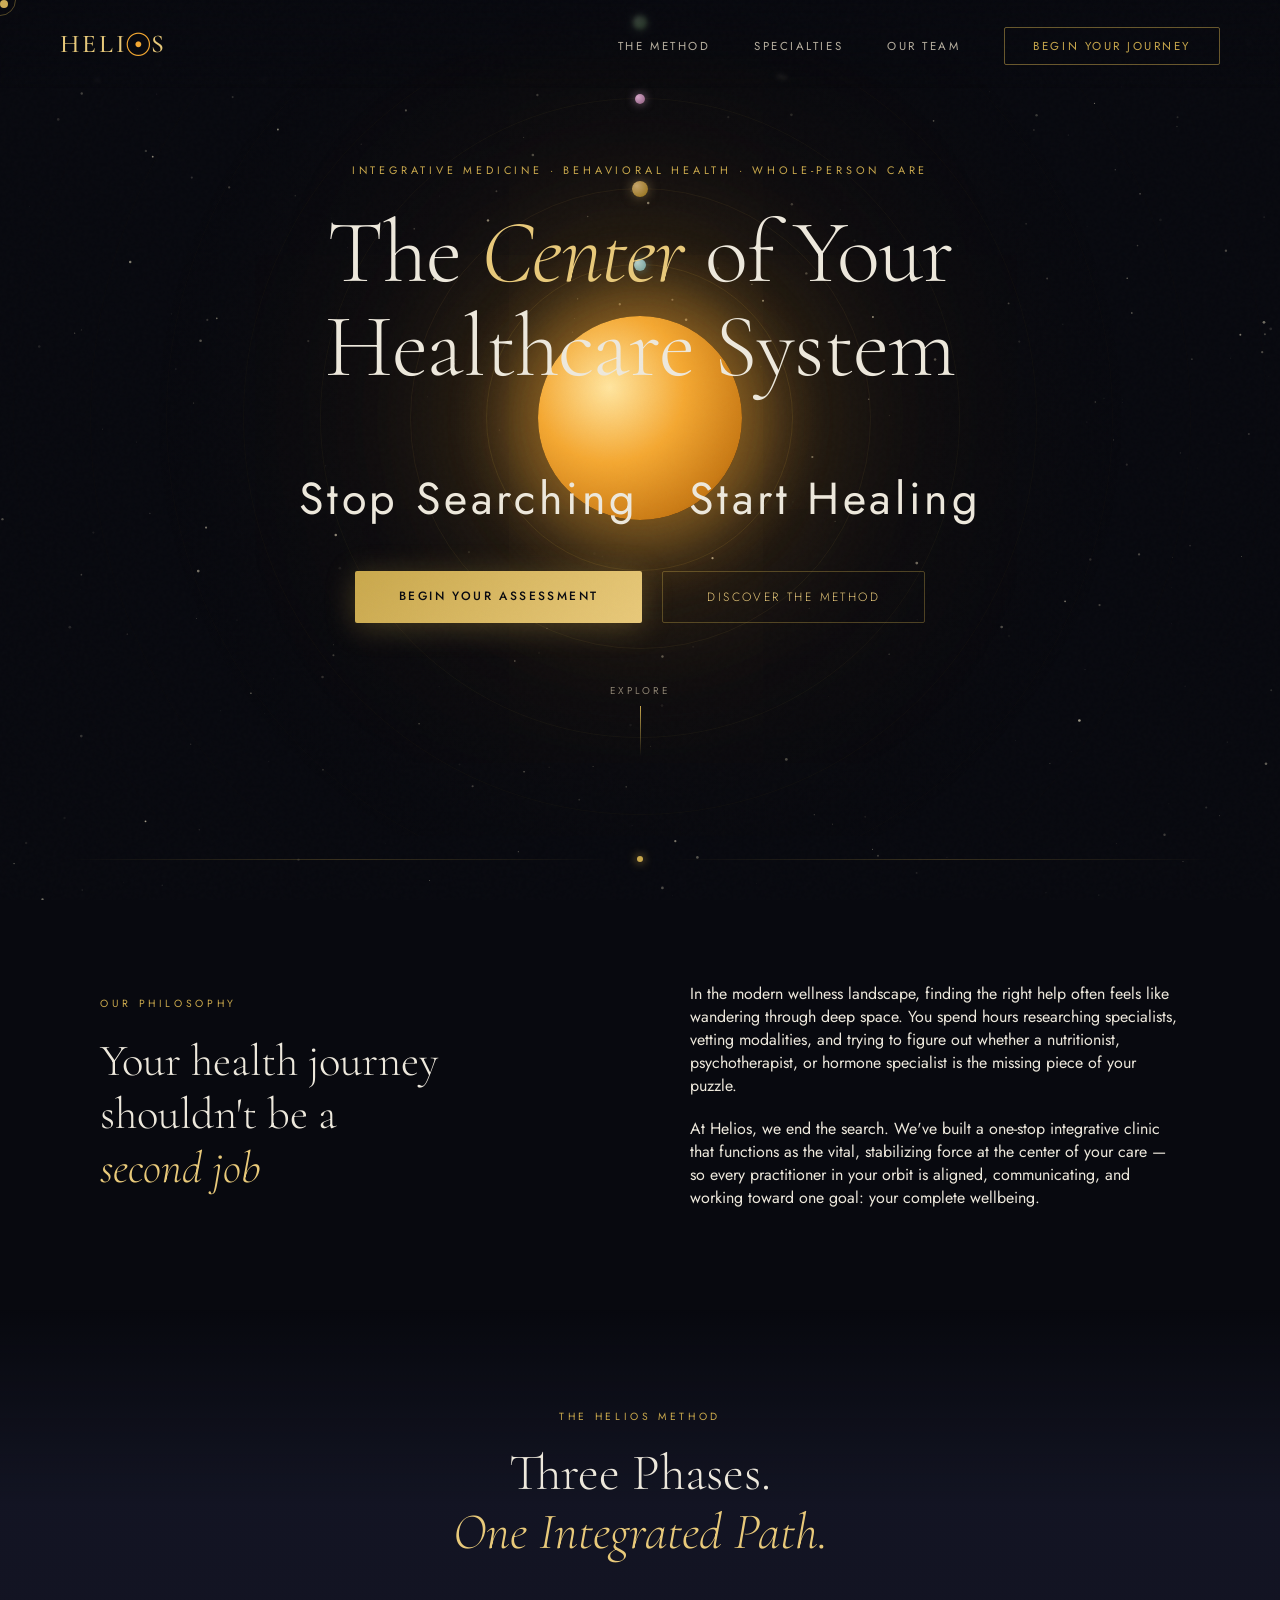
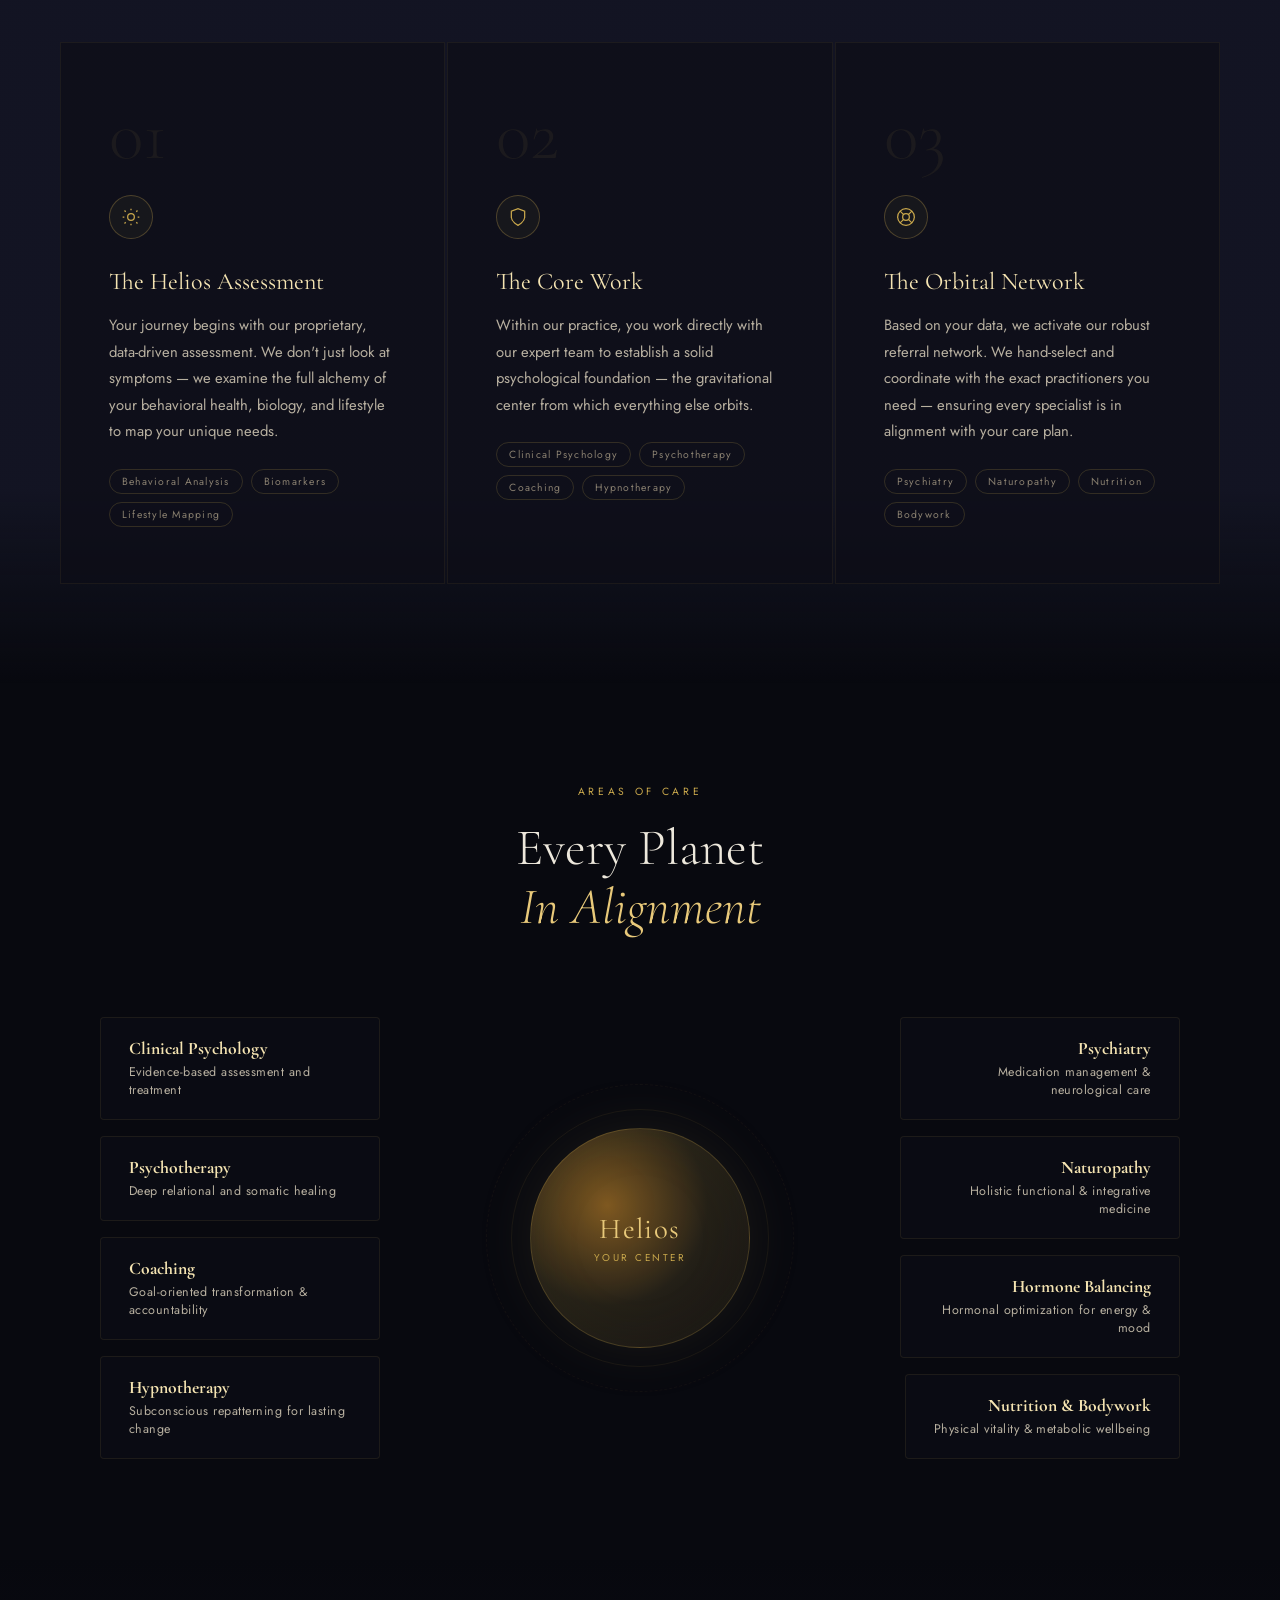
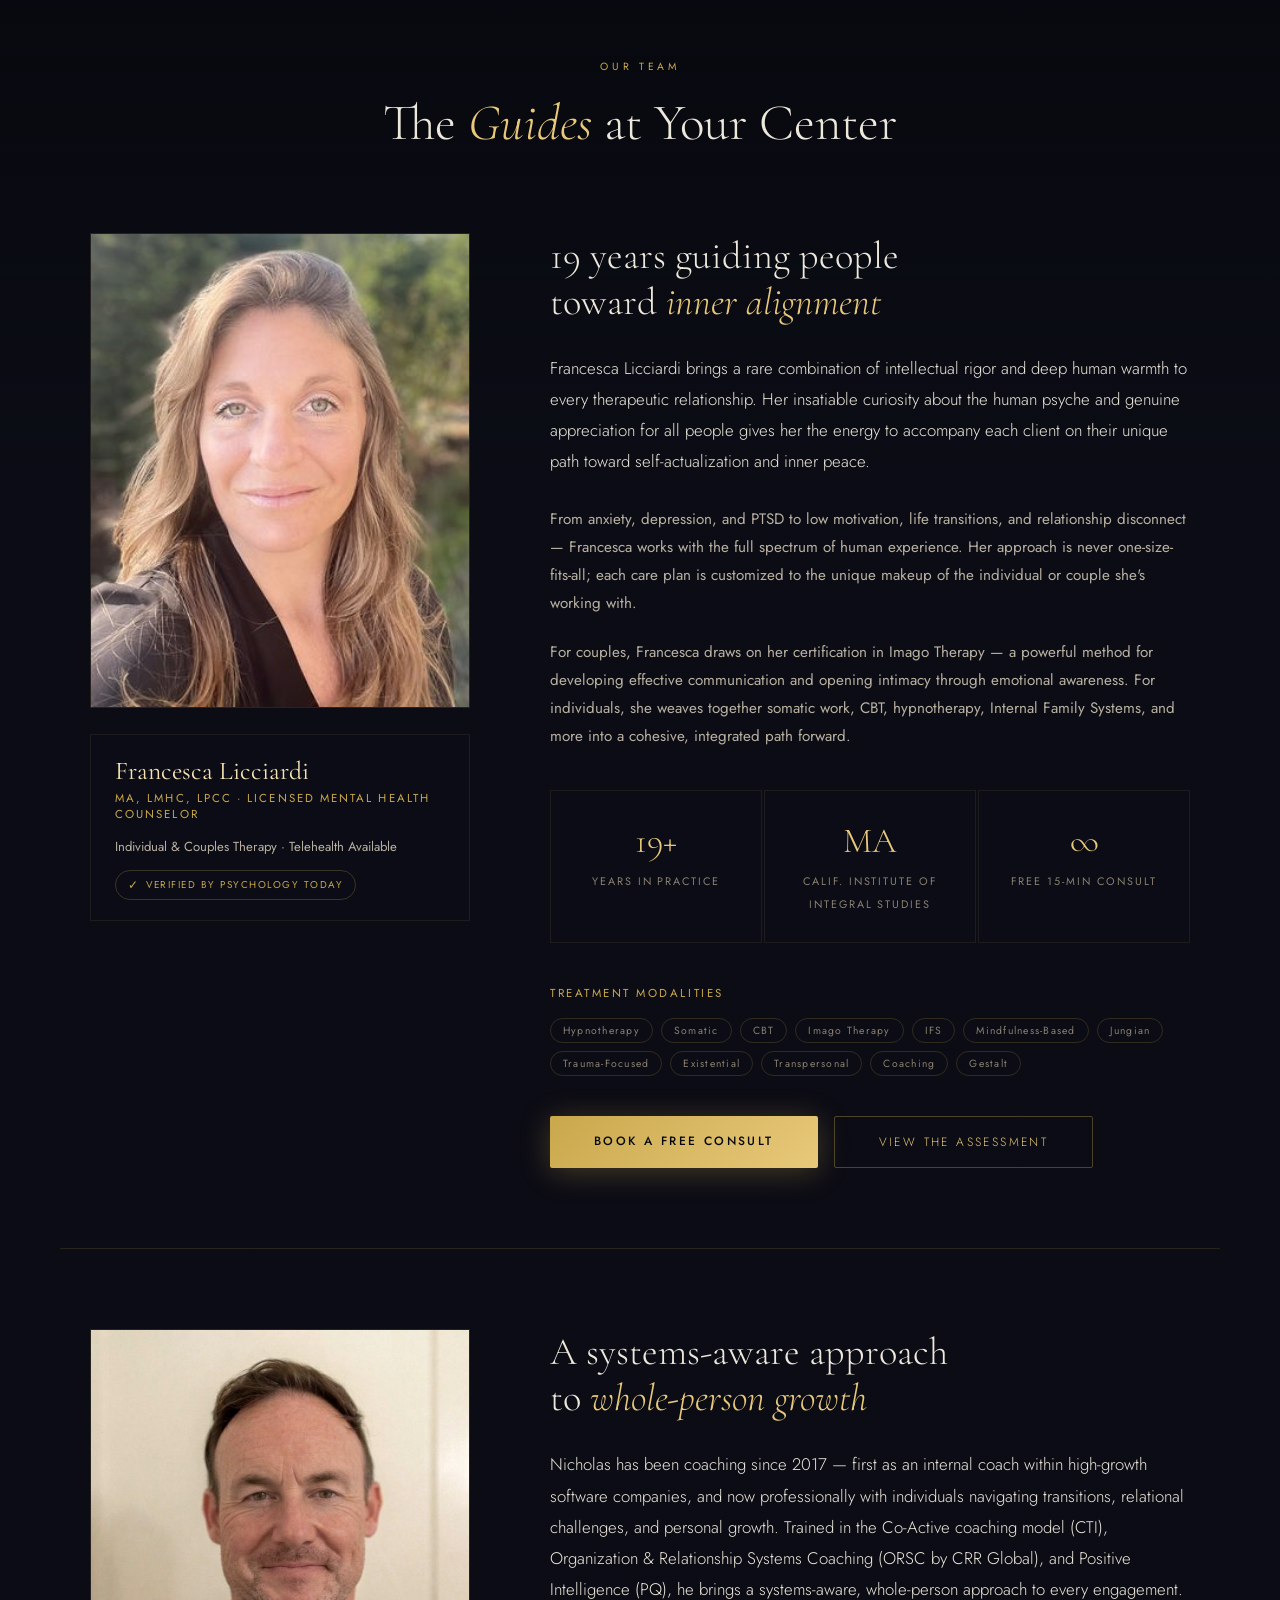
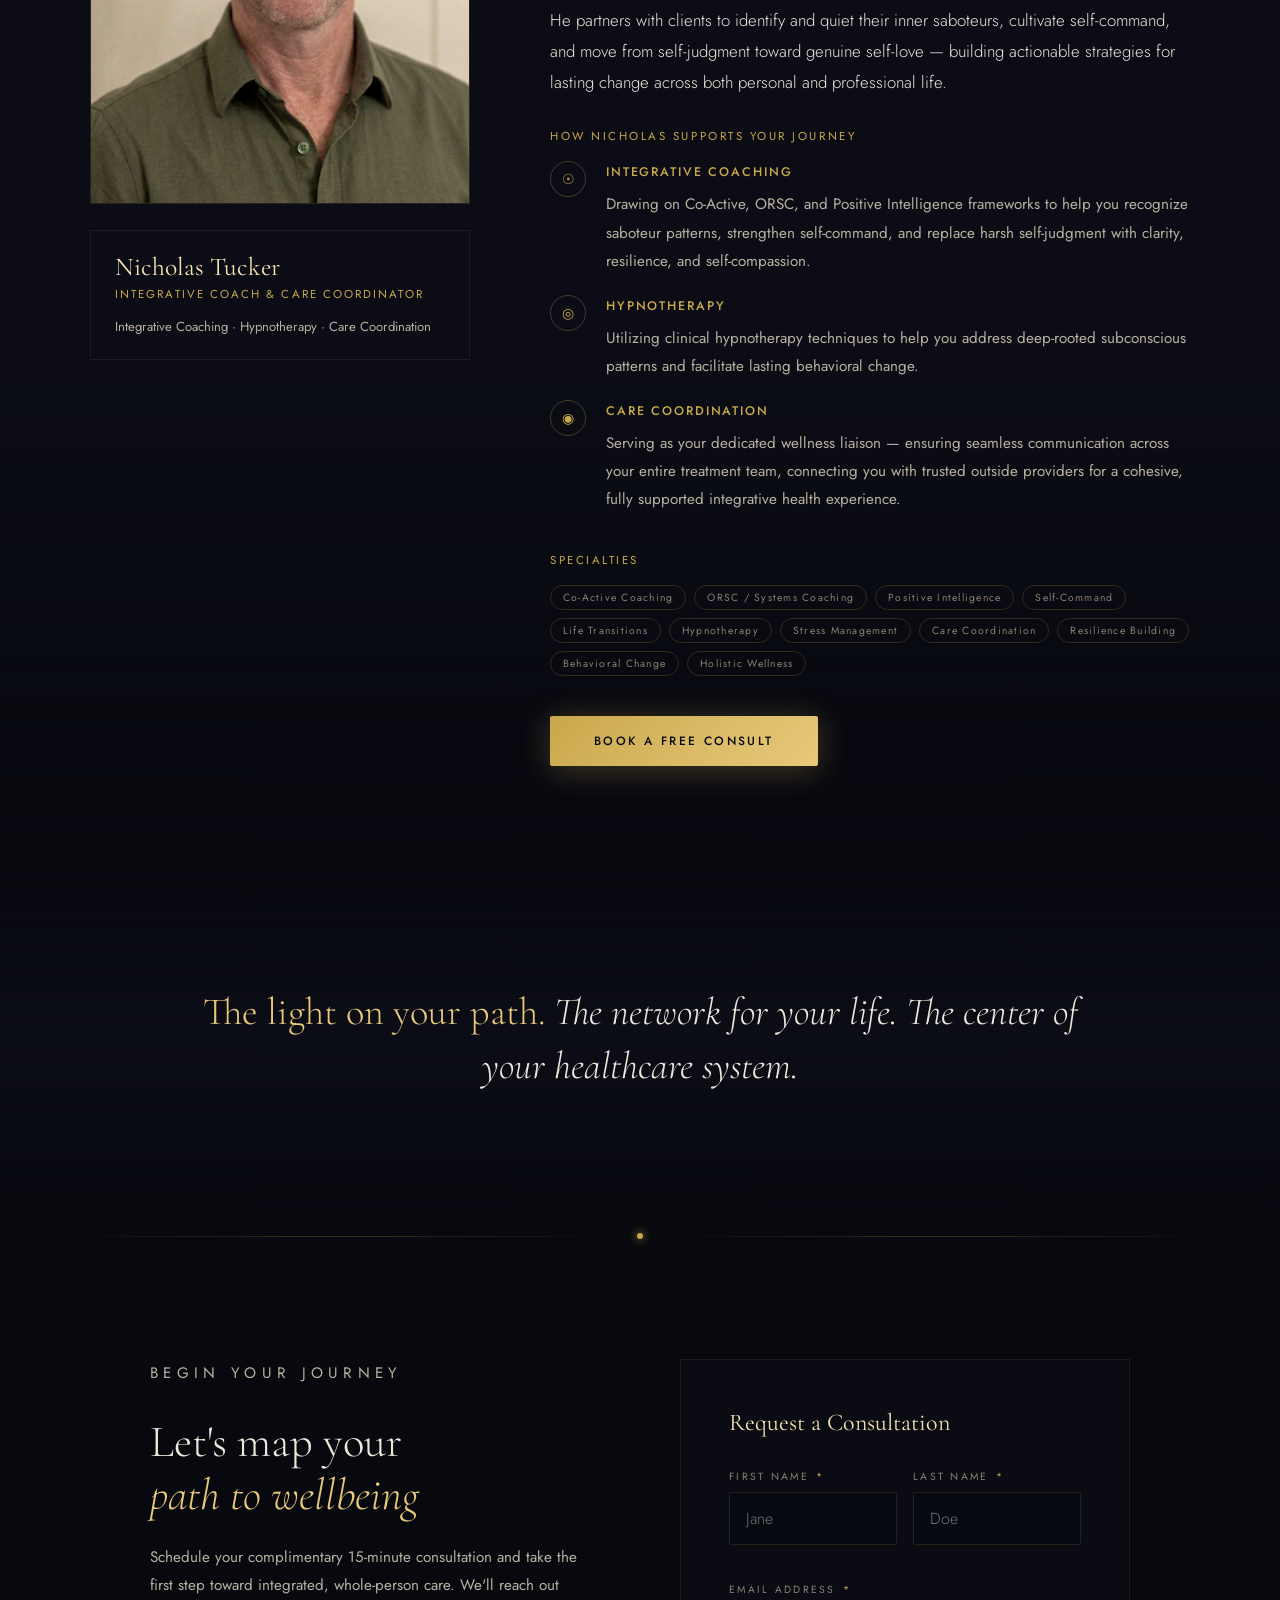
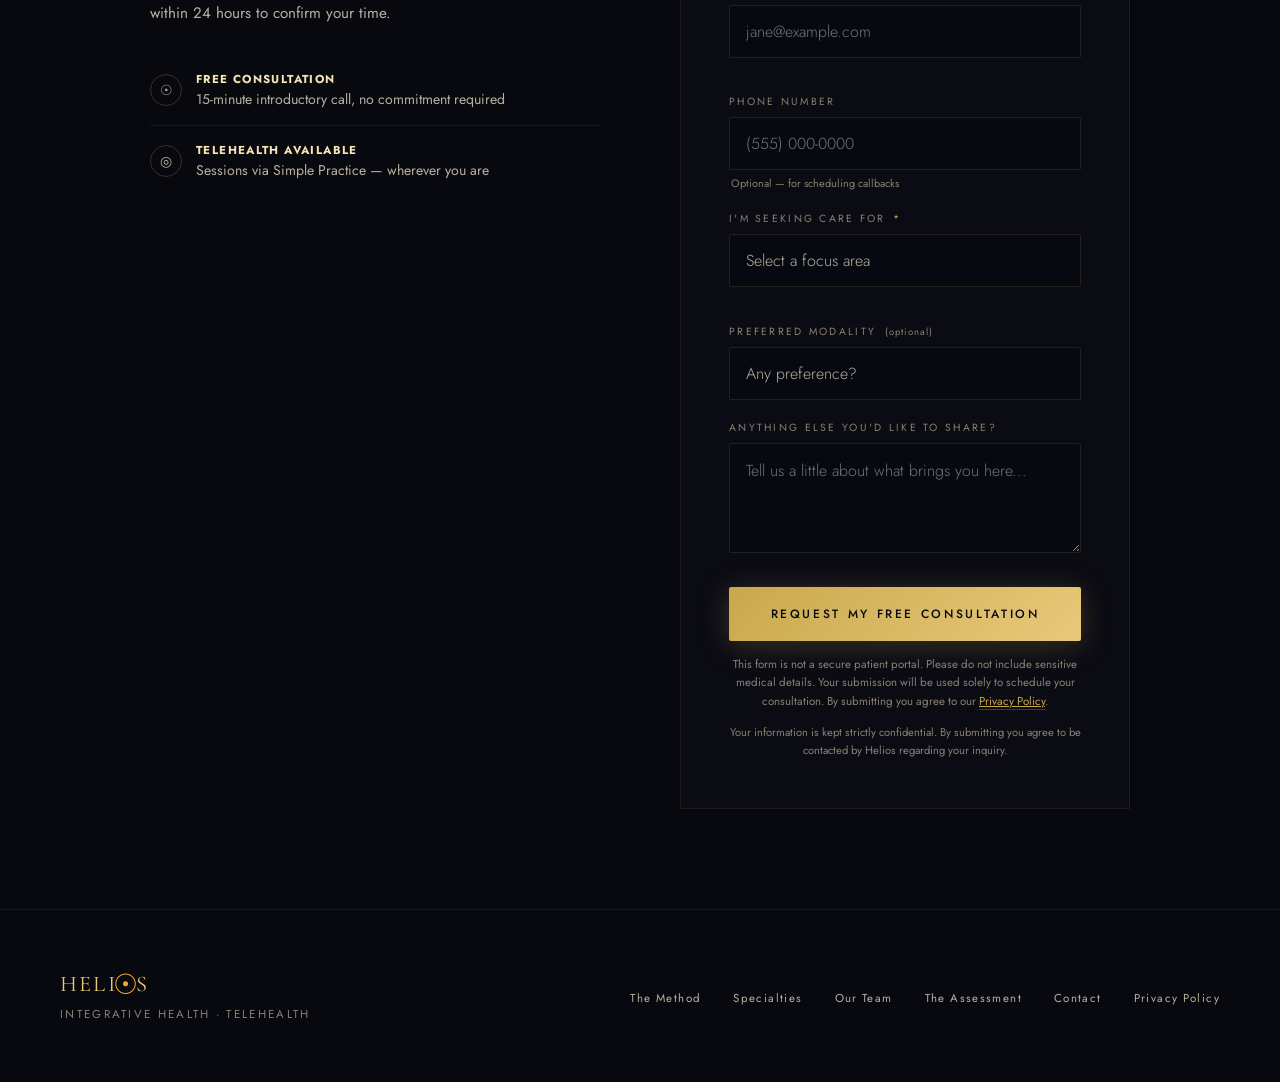
==== index.html @ 22e6d799 "Strengthen hero tagline: larger text, remove punctuation - font-size: clamp(1.5rem, 3.5vw, 2.9rem) —" ====
<!DOCTYPE html>
<html lang="en">
<head>
<meta charset="UTF-8">
<meta name="viewport" content="width=device-width, initial-scale=1.0">
<title>Helios — Integrative Health &amp; Behavioral Wellness | Telehealth</title>

<!-- Favicon -->
<link rel="icon" type="image/svg+xml" href="/favicon.svg" />
<link rel="icon" type="image/png" sizes="32x32" href="/favicon-32x32.png" />
<link rel="icon" type="image/png" sizes="16x16" href="/favicon-16x16.png" />
<link rel="icon" href="/favicon.ico" sizes="48x48" />
<link rel="apple-touch-icon" sizes="180x180" href="/apple-touch-icon.png" />
<link rel="manifest" href="/site.webmanifest" />
<meta name="theme-color" content="#000000" />
<meta name="description" content="Helios is a one-stop integrative clinic offering psychotherapy, coaching, hypnotherapy, and coordinated specialist care. Stop searching — start healing. Free 15-min consultation.">
<meta name="robots" content="index, follow">

<!-- Open Graph -->
<meta property="og:type" content="website">
<meta property="og:title" content="Helios — The Center of Your Healthcare Solar System">
<meta property="og:description" content="Integrative behavioral health and whole-person care. We place Helios at the center so every practitioner in your life is aligned, communicating, and working toward one goal: your complete wellbeing.">
<meta property="og:url" content="https://helioshealth.com">
<meta property="og:site_name" content="Helios Integrative Health">

<!-- Twitter Card -->
<meta name="twitter:card" content="summary_large_image">
<meta name="twitter:title" content="Helios — The Center of Your Healthcare Solar System">
<meta name="twitter:description" content="Stop searching for the right specialist. Helios coordinates your entire care team. Free 15-minute consultation.">

<!-- JSON-LD: MedicalBusiness -->
<script type="application/ld+json">
{
  "@context": "https://schema.org",
  "@type": "MedicalBusiness",
  "name": "Helios Integrative Health",
  "description": "One-stop integrative clinic offering psychotherapy, coaching, hypnotherapy, and coordinated specialist referrals.",
  "url": "https://helioshealth.com",
  "telephone": "+14259678748",
  "priceRange": "$$",
  "medicalSpecialty": ["Psychiatry", "MentalHealth"],
  "availableService": [
    {"@type": "MedicalTherapy", "name": "Individual Psychotherapy"},
    {"@type": "MedicalTherapy", "name": "Couples Therapy"},
    {"@type": "MedicalTherapy", "name": "Hypnotherapy"},
    {"@type": "MedicalTherapy", "name": "Life Coaching"}
  ],
  "hasOfferCatalog": {
    "@type": "OfferCatalog",
    "name": "Services",
    "itemListElement": [
      {"@type": "Offer", "name": "Individual Session", "price": "100", "priceCurrency": "USD"},
      {"@type": "Offer", "name": "Couples Session", "price": "275", "priceCurrency": "USD"},
      {"@type": "Offer", "name": "Free 15-Minute Consultation", "price": "0", "priceCurrency": "USD"}
    ]
  },
  "employee": [
    {
      "@type": "Person",
      "name": "Francesca Licciardi",
      "jobTitle": "Licensed Mental Health Counselor",
      "hasCredential": [
        {"@type": "EducationalOccupationalCredential", "credentialCategory": "MA"},
        {"@type": "EducationalOccupationalCredential", "credentialCategory": "LMHC"},
        {"@type": "EducationalOccupationalCredential", "credentialCategory": "LPCC"}
      ]
    },
    {
      "@type": "Person",
      "name": "Nicholas Tucker",
      "jobTitle": "Integrative Coach & Care Coordinator"
    }
  ]
}
</script>
<link rel="preconnect" href="https://fonts.googleapis.com">
<link href="https://fonts.googleapis.com/css2?family=Cormorant+Garamond:ital,wght@0,300;0,400;0,500;0,600;1,300;1,400&family=Jost:wght@200;300;400;500&display=swap" rel="stylesheet">
<style>
  :root {
    --gold: #C9A84C;
    --gold-light: #E8C97A;
    --gold-pale: #F5E4B2;
    --sun: #F4A832;
    --deep: #08090F;
    --void: #0D0E18;
    --mid: #141524;
    --surface: #1A1C30;
    --muted: #8a8070;          /* was rgba(200,190,160,0.45) — ~4.6:1 on --deep */
    --text: #EDE8DC;
    --text-dim: #b8b0a0;       /* was rgba(237,232,220,0.6) — ~6.1:1 on --deep */
  }
  *, *::before, *::after { box-sizing: border-box; margin: 0; padding: 0; }
  html { scroll-behavior: smooth; }
  body {
    background: var(--deep);
    color: var(--text);
    font-family: 'Jost', sans-serif;
    font-weight: 400;      /* was 300 — too light for body copy at small sizes */
    overflow-x: hidden;
  }
  /* Only hide the cursor when a fine pointer (mouse) is available */
  @media (pointer: fine) { body { cursor: none; } }

  /* ---- CURSOR ---- */
  .cursor { width:8px;height:8px;background:var(--gold);border-radius:50%;position:fixed;top:0;left:0;pointer-events:none;z-index:9999;transition:transform 0.15s ease;mix-blend-mode:screen; }
  .cursor-ring { width:32px;height:32px;border:1px solid rgba(201,168,76,0.4);border-radius:50%;position:fixed;top:0;left:0;pointer-events:none;z-index:9998;transition:all 0.35s cubic-bezier(.17,.67,.5,1.2); }
  @media(max-width:900px){ .cursor,.cursor-ring { display:none; } body { cursor:auto; } }

  /* ---- STARFIELD ---- */
  #starfield { position:fixed;top:0;left:0;width:100%;height:100%;z-index:0;pointer-events:none; }

  /* ---- NAV ---- */
  nav {
    position:fixed;top:0;left:0;right:0;z-index:200;
    padding:28px 60px;
    display:flex;align-items:center;justify-content:space-between;
    background:linear-gradient(to bottom,rgba(8,9,15,0.92) 0%,transparent 100%);
    backdrop-filter:blur(2px);
    transition: padding 0.35s ease, background 0.35s ease;
  }
  nav.scrolled {
    padding: 16px 60px;
    background: rgba(8,9,15,0.97);
    backdrop-filter: blur(12px);
    box-shadow: 0 1px 0 rgba(201,168,76,0.08);
  }
  .nav-logo { font-family:'Cormorant Garamond',serif;font-size:1.6rem;font-weight:500;letter-spacing:0.12em;color:var(--gold-light);text-decoration:none; }
  .nav-logo span {
    color: var(--sun);
    font-size: 1.25em;
    line-height: 1;
    vertical-align: top;
    position: relative;
    top: 0.05em;
    margin-left: -0.13em;   /* compensate for glyph width increase on left */
    letter-spacing: -0.07em; /* compensate for scaled letter-spacing on right */
  }
  .nav-links { display:flex;gap:44px;list-style:none; }
  .nav-links a { text-decoration:none;color:var(--text-dim);font-size:0.72rem;letter-spacing:0.22em;text-transform:uppercase;transition:color 0.3s; }
  .nav-links a:hover { color:var(--gold-light); }
  .nav-cta { padding:10px 28px;border:1px solid rgba(201,168,76,0.5);border-radius:2px;color:var(--gold)!important;transition:all 0.3s!important; }
  .nav-cta:hover { background:rgba(201,168,76,0.12)!important;border-color:var(--gold)!important;color:var(--gold-light)!important; }

  /* ---- HAMBURGER ---- */
  .hamburger {
    display:none;flex-direction:column;justify-content:space-between;
    width:28px;height:18px;cursor:pointer;z-index:200;
    padding:13px;box-sizing:content-box;
    -webkit-tap-highlight-color:transparent;
  }
  .hamburger span {
    display:block;height:1px;background:var(--gold-light);
    transition:all 0.35s ease;transform-origin:center;
  }
  .hamburger.open span:nth-child(1) { transform:translateY(8.5px) rotate(45deg); }
  .hamburger.open span:nth-child(2) { opacity:0;transform:scaleX(0); }
  .hamburger.open span:nth-child(3) { transform:translateY(-8.5px) rotate(-45deg); }

  /* ---- MOBILE OVERLAY ---- */
  .mobile-overlay {
    position:fixed;inset:0;z-index:150;
    background:rgb(8,9,15);
    display:flex;flex-direction:column;align-items:center;justify-content:center;gap:36px;
    opacity:0;pointer-events:none;
    transition:opacity 0.4s ease;
  }
  .mobile-overlay.open { opacity:1;pointer-events:all; }
  .mobile-overlay a {
    font-family:'Cormorant Garamond',serif;
    font-size:2.2rem;font-weight:300;font-style:italic;
    color:var(--text-dim);text-decoration:none;letter-spacing:0.05em;
    transition:color 0.3s;
    opacity:0;transform:translateY(20px);
    transition:opacity 0.4s ease, transform 0.4s ease, color 0.3s;
  }
  .mobile-overlay.open a { opacity:1;transform:translateY(0); }
  .mobile-overlay.open a:nth-child(1){transition-delay:.1s}
  .mobile-overlay.open a:nth-child(2){transition-delay:.18s}
  .mobile-overlay.open a:nth-child(3){transition-delay:.26s}
  .mobile-overlay.open a:nth-child(4){transition-delay:.34s}
  .mobile-overlay.open a:nth-child(5){transition-delay:.42s}
  .mobile-overlay a:hover { color:var(--gold-light); }
  .mobile-divider { width:1px;height:50px;background:linear-gradient(to bottom,transparent,var(--gold),transparent); }

  /* ---- HERO ---- */
  .hero { position:relative;z-index:1;display:flex;align-items:center;justify-content:center;flex-direction:column;text-align:center;padding:clamp(120px, 18vh, 220px) 40px 80px;overflow:hidden; }
  .solar-system { position:absolute;inset:0;display:flex;align-items:center;justify-content:center;pointer-events:none;z-index:0; }
  .hero-content { position:relative;z-index:2;display:flex;flex-direction:column;align-items:center;text-align:center; }
  .sun-core { position:absolute;width:clamp(140px,16vw,280px);height:clamp(140px,16vw,280px);border-radius:50%;background:radial-gradient(circle at 35% 35%,#FFE5A0,#F4A832 40%,#C97A15 75%,#7A3E00);box-shadow:0 0 60px 28px rgba(244,168,50,0.4),0 0 140px 70px rgba(244,168,50,0.18),0 0 300px 140px rgba(244,168,50,0.07);animation:pulse-sun 4s ease-in-out infinite;will-change:box-shadow; }
  @keyframes pulse-sun { 0%,100%{box-shadow:0 0 60px 28px rgba(244,168,50,0.4),0 0 140px 70px rgba(244,168,50,0.18),0 0 300px 140px rgba(244,168,50,0.07)}50%{box-shadow:0 0 80px 38px rgba(244,168,50,0.5),0 0 180px 90px rgba(244,168,50,0.22),0 0 380px 180px rgba(244,168,50,0.09)} }
  .orbit { position:absolute;border-radius:50%;border:1px solid rgba(201,168,76,0.12);animation:spin linear infinite;will-change:transform; }
  .orbit-1{width:clamp(260px,24vw,380px);height:clamp(260px,24vw,380px);animation-duration:14s}
  .orbit-2{width:clamp(390px,36vw,560px);height:clamp(390px,36vw,560px);animation-duration:22s;border-color:rgba(201,168,76,0.08)}
  .orbit-3{width:clamp(530px,50vw,740px);height:clamp(530px,50vw,740px);animation-duration:35s;border-color:rgba(201,168,76,0.05);animation-direction:reverse}
  .orbit-4{width:clamp(670px,62vw,920px);height:clamp(670px,62vw,920px);animation-duration:50s;border-color:rgba(201,168,76,0.035)}
  .orbit-5{width:clamp(820px,74vw,1100px);height:clamp(820px,74vw,1100px);animation-duration:68s;border-color:rgba(201,168,76,0.025)}
  .orbit-6{width:clamp(970px,86vw,1280px);height:clamp(970px,86vw,1280px);animation-duration:95s;border-color:rgba(201,168,76,0.018);animation-direction:reverse}
  .orbit-7{width:clamp(1120px,98vw,1460px);height:clamp(1120px,98vw,1460px);animation-duration:132s;border-color:rgba(201,168,76,0.012)}
  @keyframes spin{from{transform:rotate(0deg)}to{transform:rotate(360deg)}}
  .planet{position:absolute;border-radius:50%;top:50%;transform-origin:center}
  .orbit-1 .planet{width:12px;height:12px;background:radial-gradient(circle at 30% 30%,#A8D8EA,#4E9BB5);box-shadow:0 0 10px rgba(78,155,181,0.6);top:-6px;left:calc(50% - 6px)}
  .orbit-2 .planet{width:16px;height:16px;background:radial-gradient(circle at 30% 30%,#C5A670,#8B6914);box-shadow:0 0 12px rgba(197,166,112,0.5);top:-8px;left:calc(50% - 8px)}
  .orbit-3 .planet{width:10px;height:10px;background:radial-gradient(circle at 30% 30%,#D4A5C9,#8B5A7E);box-shadow:0 0 10px rgba(212,165,201,0.6);top:-5px;left:calc(50% - 5px)}
  .orbit-4 .planet{width:14px;height:14px;background:radial-gradient(circle at 30% 30%,#A8C5A0,#4A7D42);box-shadow:0 0 10px rgba(168,197,160,0.5);top:-7px;left:calc(50% - 7px)}
  .orbit-5 .planet{width:18px;height:18px;background:radial-gradient(circle at 30% 30%,#C8DCF0,#5B99CC);box-shadow:0 0 14px rgba(91,153,204,0.55);top:-9px;left:calc(50% - 9px)}
  .orbit-6 .planet{width:11px;height:11px;background:radial-gradient(circle at 30% 30%,#D4937A,#8B4A32);box-shadow:0 0 10px rgba(212,147,122,0.5);top:-6px;left:calc(50% - 6px)}
  .orbit-7 .planet{width:22px;height:22px;background:radial-gradient(circle at 30% 30%,#9BA8CC,#3A456E);box-shadow:0 0 16px rgba(100,115,170,0.5);top:-11px;left:calc(50% - 11px)}
  .hero::before{content:'';position:absolute;top:50%;left:50%;transform:translate(-50%,-50%);width:clamp(700px,80vw,1400px);height:clamp(700px,80vw,1400px);background:radial-gradient(circle,rgba(244,168,50,0.04) 0%,transparent 70%);pointer-events:none}
  .hero-eyebrow{font-size:0.68rem;letter-spacing:0.35em;text-transform:uppercase;color:var(--gold);margin-bottom:28px;opacity:0;animation:fade-up 1s 0.3s forwards}
  .hero h1{font-family:'Cormorant Garamond',serif;font-size:clamp(3rem,7vw,5.8rem);font-weight:300;line-height:1.05;letter-spacing:-0.01em;max-width:820px;opacity:0;animation:fade-up 1s 0.5s forwards}
  .hero h1 em{font-style:italic;color:var(--gold-light)}
  .hero-sub{position:relative;z-index:2;margin-top:72px;font-size:clamp(1.5rem,3.5vw,2.9rem);font-weight:400;color:var(--text);letter-spacing:0.08em;opacity:0;animation:fade-up 1s 0.75s forwards}
  .hero-actions{position:relative;z-index:2;margin-top:40px;display:flex;gap:20px;justify-content:center;flex-wrap:wrap;opacity:0;animation:fade-up 1s 1s forwards}
  .btn-primary{padding:16px 44px;background:linear-gradient(135deg,#C9A84C,#E8C97A);color:var(--deep);font-family:'Jost',sans-serif;font-weight:500;font-size:0.75rem;letter-spacing:0.2em;text-transform:uppercase;text-decoration:none;border-radius:2px;transition:all 0.3s;box-shadow:0 4px 30px rgba(201,168,76,0.3)}
  .btn-primary:hover{transform:translateY(-2px);box-shadow:0 8px 40px rgba(201,168,76,0.45)}
  .btn-ghost{padding:16px 44px;border:1px solid rgba(201,168,76,0.35);color:var(--gold-light);font-family:'Jost',sans-serif;font-weight:300;font-size:0.75rem;letter-spacing:0.2em;text-transform:uppercase;text-decoration:none;border-radius:2px;transition:all 0.3s}
  .btn-ghost:hover{background:rgba(201,168,76,0.08);border-color:var(--gold)}
  .scroll-indicator{position:relative;margin-top:60px;display:flex;flex-direction:column;align-items:center;gap:8px;opacity:0;animation:fade-up 1s 1.4s forwards}
  .scroll-indicator span{font-size:0.62rem;letter-spacing:0.3em;text-transform:uppercase;color:var(--muted)}
  .scroll-line{width:1px;height:50px;background:linear-gradient(to bottom,var(--gold),transparent);animation:scroll-pulse 2s ease-in-out infinite}
  @keyframes scroll-pulse{0%,100%{opacity:0.4;transform:scaleY(1)}50%{opacity:1;transform:scaleY(1.1)}}
  @keyframes fade-up{from{opacity:0;transform:translateY(24px)}to{opacity:1;transform:translateY(0)}}

  /* ---- DIVIDER ---- */
  .divider{position:relative;z-index:1;display:flex;align-items:center;gap:20px;padding:0 60px;margin:20px 0}
  .divider-line{flex:1;height:1px;background:linear-gradient(to right,transparent,rgba(201,168,76,0.25),transparent)}
  .divider-sun{width:6px;height:6px;border-radius:50%;background:var(--gold);box-shadow:0 0 10px var(--gold)}

  /* ---- INTRO ---- */
  .intro{position:relative;z-index:1;padding:100px 60px;max-width:1200px;margin:0 auto;display:grid;grid-template-columns:1fr 1fr;gap:100px;align-items:center}
  .intro-label{font-size:0.65rem;letter-spacing:0.35em;text-transform:uppercase;color:var(--gold);margin-bottom:24px}
  .intro h2{font-family:'Cormorant Garamond',serif;font-size:clamp(2rem,3.5vw,3rem);font-weight:300;line-height:1.2}
  .intro h2 em{font-style:italic;color:var(--gold-light)}
  .intro-right p{font-size:1rem;line-height:1.85;color:var(--text-dim);font-weight:400}
  .pricing-note{margin-top:28px;padding:16px 20px;border-left:2px solid rgba(201,168,76,0.35);font-size:0.82rem;color:var(--muted);line-height:1.6;}
  .pricing-note strong{color:var(--gold-pale);font-weight:500;}
  .pricing-link{color:var(--gold);text-decoration:none;border-bottom:1px solid rgba(201,168,76,0.35);transition:color 0.2s,border-color 0.2s;}
  .pricing-link:hover{color:var(--gold-light);border-color:var(--gold-light);}

  /* ---- METHOD ---- */
  .method{position:relative;z-index:1;padding:100px 60px;background:linear-gradient(to bottom,transparent,rgba(26,28,48,0.6) 20%,rgba(26,28,48,0.6) 80%,transparent)}
  .section-header{text-align:center;margin-bottom:80px}
  .section-label{font-size:0.65rem;letter-spacing:0.35em;text-transform:uppercase;color:var(--gold);margin-bottom:20px}
  .section-header h2{font-family:'Cormorant Garamond',serif;font-size:clamp(2.2rem,4vw,3.4rem);font-weight:300;line-height:1.15}
  .section-header h2 em{font-style:italic;color:var(--gold-light)}
  .method-steps{display:grid;grid-template-columns:repeat(3,1fr);gap:2px;max-width:1200px;margin:0 auto}
  .step{padding:56px 48px;background:rgba(13,14,24,0.7);border:1px solid rgba(201,168,76,0.08);position:relative;transition:border-color 0.4s,background 0.4s;overflow:hidden}
  .step::before{content:'';position:absolute;top:0;left:0;right:0;height:2px;background:linear-gradient(90deg,transparent,var(--gold),transparent);opacity:0;transition:opacity 0.4s}
  .step:hover{border-color:rgba(201,168,76,0.2);background:rgba(20,21,36,0.9)}
  .step:hover::before{opacity:1}
  .step-number{font-family:'Cormorant Garamond',serif;font-size:4.5rem;font-weight:300;color:rgba(201,168,76,0.08);line-height:1;margin-bottom:24px;transition:color 0.4s}
  .step:hover .step-number{color:rgba(201,168,76,0.15)}
  .step-icon{width:44px;height:44px;border-radius:50%;border:1px solid rgba(201,168,76,0.3);display:flex;align-items:center;justify-content:center;margin-bottom:28px;background:rgba(201,168,76,0.05)}
  .step h3{font-family:'Cormorant Garamond',serif;font-size:1.5rem;font-weight:400;margin-bottom:16px;color:var(--gold-pale)}
  .step p{font-size:0.925rem;line-height:1.8;color:var(--text-dim);font-weight:400}
  .step-tags{margin-top:24px;display:flex;flex-wrap:wrap;gap:8px}
  .tag{padding:4px 12px;border:1px solid rgba(201,168,76,0.2);border-radius:20px;font-size:0.65rem;letter-spacing:0.12em;color:var(--muted)}
  svg.icon{width:20px;height:20px;fill:none;stroke:var(--gold);stroke-width:1.5}

  /* ---- SPECIALTIES ---- */
  .specialties{position:relative;z-index:1;padding:100px 60px;max-width:1200px;margin:0 auto}
  .orbit-grid{display:grid;grid-template-columns:1fr 320px 1fr;gap:40px;align-items:center;margin-top:60px}
  .spec-column{display:flex;flex-direction:column;gap:16px}
  .spec-column.right{align-items:flex-end;text-align:right}
  .spec-item{padding:20px 28px;border:1px solid rgba(201,168,76,0.1);border-radius:4px;background:rgba(13,14,24,0.5);transition:all 0.3s;max-width:280px}
  .spec-item:hover{border-color:rgba(201,168,76,0.3);background:rgba(20,21,36,0.8);transform:translateX(-4px)}
  .spec-column.right .spec-item:hover{transform:translateX(4px)}
  .spec-item h4{font-family:'Cormorant Garamond',serif;font-size:1.1rem;color:var(--gold-pale);margin-bottom:4px}
  .spec-item p{font-size:0.78rem;color:var(--text-dim);letter-spacing:0.04em}
  .orbit-center{display:flex;align-items:center;justify-content:center;flex-direction:column;gap:16px}
  .center-orb{width:220px;height:220px;border-radius:50%;background:radial-gradient(circle at 35% 35%,rgba(244,168,50,0.5),rgba(201,168,76,0.15) 50%,rgba(201,168,76,0.03));border:1px solid rgba(201,168,76,0.25);display:flex;align-items:center;justify-content:center;flex-direction:column;position:relative;box-shadow:0 0 60px rgba(201,168,76,0.1),inset 0 0 60px rgba(201,168,76,0.05);animation:pulse-sun 5s ease-in-out infinite}
  .center-orb::before{content:'';position:absolute;inset:-20px;border-radius:50%;border:1px solid rgba(201,168,76,0.08);animation:spin 20s linear infinite}
  .center-orb::after{content:'';position:absolute;inset:-45px;border-radius:50%;border:1px dashed rgba(201,168,76,0.05);animation:spin 35s linear infinite reverse}
  .center-orb-text{font-family:'Cormorant Garamond',serif;font-size:1.8rem;font-weight:400;color:var(--gold-light);letter-spacing:0.05em}
  .center-orb-sub{font-size:0.62rem;letter-spacing:0.25em;text-transform:uppercase;color:var(--gold);margin-top:4px}

  /* ---- TEAM / ABOUT ---- */
  .team {
    position:relative;z-index:1;
    padding:100px 60px;
    background:linear-gradient(to bottom,transparent,rgba(13,14,24,0.7) 20%,rgba(13,14,24,0.7) 80%,transparent);
  }
  .team-grid {
    display:grid;grid-template-columns:380px 1fr;gap:80px;
    max-width:1100px;margin:0 auto;align-items:start;
  }
  .team-member {
    margin-top:80px;
  }
  .team-member + .team-member {
    margin-top:80px;
    padding-top:80px;
    border-top:1px solid rgba(201,168,76,0.15);
  }
  .team-photo-wrap {
    position:sticky;top:140px;
  }
  .team-photo {
    width:100%;aspect-ratio:4/5;object-fit:cover;object-position:top;
    filter:grayscale(20%) contrast(1.05);
    border:1px solid rgba(201,168,76,0.15);
  }
  .team-photo-caption {
    margin-top:20px;
    padding:20px 24px;
    border:1px solid rgba(201,168,76,0.1);
    background:rgba(13,14,24,0.6);
  }
  .team-photo-caption h3 {
    font-family:'Cormorant Garamond',serif;
    font-size:1.6rem;font-weight:400;color:var(--gold-pale);
    margin-bottom:4px;
  }
  .team-photo-caption .credentials {
    font-size:0.72rem;letter-spacing:0.18em;text-transform:uppercase;
    color:var(--gold);margin-bottom:14px;
  }
  .team-photo-caption p {
    font-size:0.82rem;color:var(--text-dim);line-height:1.7;
  }
  .verified-badge {
    display:inline-flex;align-items:center;gap:6px;
    margin-top:12px;padding:5px 12px;
    border:1px solid rgba(201,168,76,0.25);border-radius:20px;
    font-size:0.62rem;letter-spacing:0.15em;text-transform:uppercase;color:var(--gold);
  }
  .verified-badge::before {
    content:'✓';font-size:0.75rem;color:var(--gold);
  }

  .team-bio h2 {
    font-family:'Cormorant Garamond',serif;
    font-size:clamp(1.8rem,3vw,2.6rem);font-weight:300;line-height:1.2;
    margin-bottom:28px;
  }
  .team-bio h2 em{font-style:italic;color:var(--gold-light)}
  .team-bio .lead {
    font-size:1.05rem;line-height:1.85;color:var(--text);margin-bottom:28px;font-weight:300;
  }
  .team-bio p {
    font-size:0.95rem;line-height:1.85;color:var(--text-dim);margin-bottom:20px;font-weight:400;
  }
  .team-stats {
    display:grid;grid-template-columns:repeat(3,1fr);gap:2px;margin:40px 0;
  }
  .stat-box {
    padding:28px 24px;background:rgba(13,14,24,0.6);border:1px solid rgba(201,168,76,0.1);
    text-align:center;
  }
  .stat-box .stat-n {
    font-family:'Cormorant Garamond',serif;
    font-size:2.2rem;font-weight:300;color:var(--gold-light);
    display:block;margin-bottom:6px;
  }
  .stat-box .stat-label {
    font-size:0.68rem;letter-spacing:0.18em;text-transform:uppercase;color:var(--muted);
  }
  .modalities-grid {
    display:flex;flex-wrap:wrap;gap:8px;margin-top:8px;
  }

  /* ---- QUOTE ---- */
  .quote-section{position:relative;z-index:1;padding:120px 60px;text-align:center;background:linear-gradient(to bottom,transparent,rgba(13,14,24,0.8),transparent)}
  .quote-mark{font-family:'Cormorant Garamond',serif;font-size:8rem;color:rgba(201,168,76,0.1);line-height:0.5;margin-bottom:40px}
  blockquote{font-family:'Cormorant Garamond',serif;font-size:clamp(1.5rem,3vw,2.4rem);font-weight:300;font-style:italic;line-height:1.4;max-width:900px;margin:0 auto;color:var(--text)}
  blockquote em{color:var(--gold-light);font-style:normal}
  blockquote cite{display:block;margin-top:32px;font-family:'Jost',sans-serif;font-style:normal;font-size:0.68rem;letter-spacing:0.3em;text-transform:uppercase;color:var(--gold)}

  /* ---- BOOKING / CONTACT ---- */
  .contact {
    position:relative;z-index:1;
    padding:100px 60px;
    max-width:1100px;margin:0 auto;
    display:grid;grid-template-columns:1fr 1fr;gap:80px;align-items:start;
  }
  .contact-left h2 {
    font-family:'Cormorant Garamond',serif;
    font-size:clamp(2rem,3.5vw,3rem);font-weight:300;line-height:1.2;margin-bottom:20px;
  }
  .contact-left h2 em{font-style:italic;color:var(--gold-light)}
  .contact-left p {font-size:0.95rem;line-height:1.85;color:var(--text-dim);margin-bottom:28px;}
  .contact-detail {
    display:flex;align-items:center;gap:14px;
    padding:16px 0;border-bottom:1px solid rgba(201,168,76,0.1);
    font-size:0.88rem;color:var(--text-dim);
  }
  .contact-detail:last-of-type{border-bottom:none}
  .contact-detail-icon {
    width:32px;height:32px;border-radius:50%;
    border:1px solid rgba(201,168,76,0.25);
    display:flex;align-items:center;justify-content:center;
    font-size:0.9rem;flex-shrink:0;
  }
  .contact-detail strong{color:var(--gold-pale);display:block;font-size:0.72rem;letter-spacing:0.12em;text-transform:uppercase;margin-bottom:2px}

  /* Form */
  .booking-form {
    background:rgba(13,14,24,0.7);
    border:1px solid rgba(201,168,76,0.1);
    padding:48px;
  }
  .form-title {
    font-family:'Cormorant Garamond',serif;font-size:1.5rem;
    color:var(--gold-pale);margin-bottom:32px;
  }
  .form-row { display:grid;grid-template-columns:1fr 1fr;gap:16px; }
  .form-group { margin-bottom:20px; }
  .form-group label {
    display:block;font-size:0.65rem;letter-spacing:0.22em;
    text-transform:uppercase;color:var(--muted);margin-bottom:8px;
  }
  .form-group input,
  .form-group select,
  .form-group textarea {
    width:100%;padding:14px 16px;
    background:rgba(8,9,15,0.6);
    border:1px solid rgba(201,168,76,0.15);
    color:var(--text);font-family:'Jost',sans-serif;
    font-size:1rem;font-weight:300;
    border-radius:2px;
    transition:border-color 0.3s,background 0.3s;
    -webkit-appearance:none;
  }
  .form-group input:focus,
  .form-group select:focus,
  .form-group textarea:focus {
    outline:none;border-color:rgba(201,168,76,0.5);
    background:rgba(13,14,24,0.8);
  }
  .form-group select { cursor:pointer;color:var(--text-dim); }
  .form-group select option { background:var(--mid);color:var(--text); }
  .form-group textarea { resize:vertical;min-height:110px;line-height:1.6; }
  .form-submit {
    width:100%;padding:18px;
    background:linear-gradient(135deg,#C9A84C,#E8C97A);
    color:var(--deep);font-family:'Jost',sans-serif;font-weight:500;
    font-size:0.75rem;letter-spacing:0.22em;text-transform:uppercase;
    border:none;border-radius:2px;cursor:pointer;
    transition:all 0.3s;box-shadow:0 4px 30px rgba(201,168,76,0.25);
    margin-top:8px;
  }
  .form-submit:hover{transform:translateY(-2px);box-shadow:0 8px 40px rgba(201,168,76,0.4)}
  .form-disclaimer { margin-top:14px;font-size:0.7rem;color:var(--muted);text-align:center;line-height:1.6; }
  .form-honeypot { position:absolute;overflow:hidden;clip:rect(0,0,0,0);height:1px;width:1px;margin:-1px;padding:0;border:0; }
  .form-net-error { display:none;margin-top:14px;font-size:0.78rem;color:#e07070;text-align:center;line-height:1.6; }
  .required-star { color:var(--gold);margin-left:2px; }
  .field-optional { font-size:0.6rem;color:var(--muted);letter-spacing:0.1em;text-transform:lowercase;margin-left:4px; }
  .field-hint { display:block;font-size:0.68rem;color:var(--muted);margin-top:5px;padding-left:2px; }
  .field-error { display:block;font-size:0.72rem;color:#e07070;min-height:1em;margin-top:5px;padding-left:2px;opacity:0;transition:opacity 0.25s; }
  .field-error:not(:empty) { opacity:1; }
  .form-group.has-error input, .form-group.has-error select, .form-group.has-error textarea { border-color:#e07070 !important;background:rgba(224,112,112,0.04) !important; }
  .form-group.is-valid input, .form-group.is-valid select { border-color:rgba(201,168,76,0.45); }
  .form-submit.loading { opacity:0.75;pointer-events:none;cursor:not-allowed; }
  .btn-spinner { letter-spacing:0.3em;font-size:0.5rem;animation:dot-pulse 1.2s ease-in-out infinite; }
  @keyframes dot-pulse { 0%,100%{opacity:0.3}50%{opacity:1} }
  .form-success {
    display:none;text-align:center;padding:40px 20px;
  }
  .form-success .success-icon {
    font-size:2.5rem;margin-bottom:16px;
  }
  .form-success h3 {
    font-family:'Cormorant Garamond',serif;font-size:1.8rem;
    color:var(--gold-pale);margin-bottom:12px;
  }
  .form-success p { color:var(--text-dim);font-size:0.9rem;line-height:1.7; }

  /* ---- FOOTER ---- */
  footer{position:relative;z-index:1;padding:60px;border-top:1px solid rgba(201,168,76,0.1);display:flex;align-items:center;justify-content:space-between}
  .footer-logo{font-family:'Cormorant Garamond',serif;font-size:1.4rem;font-weight:400;color:var(--gold-light);letter-spacing:0.1em}
  .footer-tagline{font-size:0.72rem;letter-spacing:0.2em;text-transform:uppercase;color:var(--muted)}
  .footer-links{display:flex;gap:32px;list-style:none}
  .footer-links a{text-decoration:none;color:var(--text-dim);font-size:0.72rem;letter-spacing:0.12em;transition:color 0.3s}
  .footer-links a:hover{color:var(--gold-light)}

  /* ---- REVEAL ---- */
  .reveal{opacity:0;transform:translateY(30px);transition:opacity 0.8s ease,transform 0.8s ease}
  .reveal.visible{opacity:1;transform:translateY(0)}

  /* ---- NOISE ---- */
  body::after{content:'';position:fixed;inset:0;background-image:url("data:image/svg+xml,%3Csvg viewBox='0 0 256 256' xmlns='http://www.w3.org/2000/svg'%3E%3Cfilter id='n'%3E%3CfeTurbulence type='fractalNoise' baseFrequency='0.9' numOctaves='4' stitchTiles='stitch'/%3E%3C/filter%3E%3Crect width='100%25' height='100%25' filter='url(%23n)' opacity='1'/%3E%3C/svg%3E");opacity:0.018;pointer-events:none;z-index:200}

  /* ---- FOCUS VISIBLE — keyboard navigation ---- */
  :focus-visible {
    outline: 2px solid var(--gold);
    outline-offset: 3px;
    border-radius: 2px;
  }
  /* Remove outline for mouse clicks only */
  :focus:not(:focus-visible) { outline: none; }

  /* ---- REDUCED MOTION ---- */
  @media (prefers-reduced-motion: reduce) {
    *, *::before, *::after {
      animation-duration: 0.01ms !important;
      animation-iteration-count: 1 !important;
      transition-duration: 0.01ms !important;
    }
    html { scroll-behavior: auto; }
  }

  /* ---- RESPONSIVE ---- */
  @media(max-width:900px){
    nav{padding:22px 24px}
    .nav-links{display:none}
    .hamburger{display:flex}
    .hero{padding:80px 20px 48px;overflow-x:hidden}
    .solar-system{position:relative;inset:auto;height:160px;width:160px;margin:0 auto 28px;flex-shrink:0}
    .hero-content{gap:0;max-width:100%;overflow:visible;padding:0 4px;box-sizing:border-box}
    .sun-core{width:50px;height:50px}
    .orbit-1{width:110px;height:110px}
    .orbit-2{width:160px;height:160px}
    .orbit-3,.orbit-4,.orbit-5,.orbit-6,.orbit-7{display:none}
    .hero-eyebrow{font-size:0.55rem;letter-spacing:0.18em;margin-bottom:16px;padding:0}
    .hero h1{font-size:clamp(1.6rem,6.5vw,2.4rem);max-width:100%;word-wrap:break-word;overflow-wrap:break-word}
    .hero-sub{margin-top:18px;font-size:0.85rem;padding:0 4px}
    .hero-actions{margin-top:28px;flex-direction:column;align-items:stretch;gap:12px;width:100%}
    .hero-actions .btn-primary,.hero-actions .btn-ghost{text-align:center;box-sizing:border-box;padding:14px 16px;font-size:0.78rem}
    .scroll-indicator{margin-top:28px}
    .intro{grid-template-columns:1fr;gap:40px;padding:60px 28px}
    .method{padding:60px 28px}
    .method-steps{grid-template-columns:1fr}
    .specialties{padding:60px 28px}
    .orbit-grid{grid-template-columns:1fr}
    .orbit-center{order:-1;overflow:hidden}
    .spec-column,.spec-column.right{align-items:center;text-align:center}
    .spec-column.right .spec-item:hover{transform:none}
    .spec-column .spec-item:hover{transform:none}
    .spec-item{max-width:100%;width:100%;box-sizing:border-box}
    .team{padding:60px 28px}
    .team-grid{grid-template-columns:1fr;gap:48px}
    .team-photo-wrap{position:static}
    .team-stats{grid-template-columns:1fr 1fr}
    .team-member + .team-member{margin-top:60px;padding-top:60px}
    .contact{grid-template-columns:1fr;gap:48px;padding:60px 28px}
    .booking-form{padding:32px 24px}
    .form-row{grid-template-columns:1fr}
    .quote-section{padding:60px 28px}
    footer{flex-direction:column;gap:28px;text-align:center;padding:40px 28px}
    .footer-links{flex-wrap:wrap;justify-content:center}
    .divider{padding:0 24px}
  }
  @media(max-width:374px){
    .team-stats{grid-template-columns:1fr}
  }
</style>
</head>
<body>

<div class="cursor" id="cursor"></div>
<div class="cursor-ring" id="cursorRing"></div>
<canvas id="starfield"></canvas>

<!-- NAV -->
<nav>
  <a href="#" class="nav-logo">HELI<span>☉</span>S</a>
  <ul class="nav-links">
    <li><a href="#method">The Method</a></li>
    <li><a href="#specialties">Specialties</a></li>
    <li><a href="#team">Our Team</a></li>
    <li><a href="#contact" class="nav-cta">Begin Your Journey</a></li>
  </ul>
  <div class="hamburger" id="hamburger" onclick="toggleMenu()" aria-label="Open navigation menu" aria-expanded="false" role="button" tabindex="0">
    <span></span><span></span><span></span>
  </div>
</nav>

<!-- MOBILE OVERLAY -->
<div class="mobile-overlay" id="mobileOverlay">
  <div class="mobile-divider"></div>
  <a href="#method" onclick="toggleMenu()">The Method</a>
  <a href="#specialties" onclick="toggleMenu()">Specialties</a>
  <a href="#team" onclick="toggleMenu()">Our Team</a>
  <a href="#contact" onclick="toggleMenu()">Begin Your Journey</a>
  <a href="https://insight-engine.heliosintegrativehealth.com/">The Assessment →</a>
  <div class="mobile-divider"></div>
</div>

<!-- HERO -->
<section class="hero">
  <div class="solar-system">
    <div class="orbit orbit-1"><div class="planet"></div></div>
    <div class="orbit orbit-2"><div class="planet"></div></div>
    <div class="orbit orbit-3"><div class="planet"></div></div>
    <div class="orbit orbit-4"><div class="planet"></div></div>
    <div class="orbit orbit-5"><div class="planet"></div></div>
    <div class="orbit orbit-6"><div class="planet"></div></div>
    <div class="orbit orbit-7"><div class="planet"></div></div>
    <div class="sun-core"></div>
  </div>
  <div class="hero-content">
    <p class="hero-eyebrow">Integrative Medicine · Behavioral Health · Whole-Person Care</p>
    <h1>The <em>Center</em> of Your Healthcare System</h1>
  </div>
  <p class="hero-sub">Stop Searching &nbsp; Start Healing</p>
  <div class="hero-actions">
    <a href="https://insight-engine.heliosintegrativehealth.com/" class="btn-primary">Begin Your Assessment</a>
    <a href="#method" class="btn-ghost">Discover the Method</a>
  </div>
  <div class="scroll-indicator">
    <span>Explore</span>
    <div class="scroll-line"></div>
  </div>
</section>

<div class="divider"><div class="divider-line"></div><div class="divider-sun"></div><div class="divider-line"></div></div>

<!-- INTRO -->
<section class="intro" id="about">
  <div class="reveal">
    <p class="intro-label">Our Philosophy</p>
    <h2>Your health journey shouldn't be a<br><em>second job</em></h2>
  </div>
  <div class="reveal">
    <p>In the modern wellness landscape, finding the right help often feels like wandering through deep space. You spend hours researching specialists, vetting modalities, and trying to figure out whether a nutritionist, psychotherapist, or hormone specialist is the missing piece of your puzzle.</p>
    <p style="margin-top:20px">At Helios, we end the search. We've built a one-stop integrative clinic that functions as the vital, stabilizing force at the center of your care — so every practitioner in your orbit is aligned, communicating, and working toward one goal: your complete wellbeing.</p>
  </div>
</section>

<!-- METHOD -->
<section class="method" id="method">
  <div class="section-header reveal">
    <p class="section-label">The Helios Method</p>
    <h2>Three Phases.<br><em>One Integrated Path.</em></h2>
  </div>
  <div class="method-steps">
    <div class="step reveal">
      <div class="step-number">01</div>
      <div class="step-icon">
        <svg class="icon" viewBox="0 0 24 24"><circle cx="12" cy="12" r="4"/><path d="M12 2v2M12 20v2M4.22 4.22l1.42 1.42M18.36 18.36l1.42 1.42M2 12h2M20 12h2M4.22 19.78l1.42-1.42M18.36 5.64l1.42-1.42"/></svg>
      </div>
      <h3>The Helios Assessment</h3>
      <p>Your journey begins with our proprietary, data-driven assessment. We don't just look at symptoms — we examine the full alchemy of your behavioral health, biology, and lifestyle to map your unique needs.</p>
      <div class="step-tags"><span class="tag">Behavioral Analysis</span><span class="tag">Biomarkers</span><span class="tag">Lifestyle Mapping</span></div>
    </div>
    <div class="step reveal" style="transition-delay:0.15s">
      <div class="step-number">02</div>
      <div class="step-icon">
        <svg class="icon" viewBox="0 0 24 24"><path d="M12 22s8-4 8-10V5l-8-3-8 3v7c0 6 8 10 8 10z"/></svg>
      </div>
      <h3>The Core Work</h3>
      <p>Within our practice, you work directly with our expert team to establish a solid psychological foundation — the gravitational center from which everything else orbits.</p>
      <div class="step-tags"><span class="tag">Clinical Psychology</span><span class="tag">Psychotherapy</span><span class="tag">Coaching</span><span class="tag">Hypnotherapy</span></div>
    </div>
    <div class="step reveal" style="transition-delay:0.3s">
      <div class="step-number">03</div>
      <div class="step-icon">
        <svg class="icon" viewBox="0 0 24 24"><circle cx="12" cy="12" r="10"/><circle cx="12" cy="12" r="4"/><line x1="4.93" y1="4.93" x2="9.17" y2="9.17"/><line x1="14.83" y1="14.83" x2="19.07" y2="19.07"/><line x1="14.83" y1="9.17" x2="19.07" y2="4.93"/><line x1="4.93" y1="19.07" x2="9.17" y2="14.83"/></svg>
      </div>
      <h3>The Orbital Network</h3>
      <p>Based on your data, we activate our robust referral network. We hand-select and coordinate with the exact practitioners you need — ensuring every specialist is in alignment with your care plan.</p>
      <div class="step-tags"><span class="tag">Psychiatry</span><span class="tag">Naturopathy</span><span class="tag">Nutrition</span><span class="tag">Bodywork</span></div>
    </div>
  </div>
</section>

<!-- SPECIALTIES -->
<section class="specialties" id="specialties">
  <div class="section-header reveal">
    <p class="section-label">Areas of Care</p>
    <h2>Every Planet<br><em>In Alignment</em></h2>
  </div>
  <div class="orbit-grid">
    <div class="spec-column reveal">
      <div class="spec-item"><h4>Clinical Psychology</h4><p>Evidence-based assessment and treatment</p></div>
      <div class="spec-item"><h4>Psychotherapy</h4><p>Deep relational and somatic healing</p></div>
      <div class="spec-item"><h4>Coaching</h4><p>Goal-oriented transformation & accountability</p></div>
      <div class="spec-item"><h4>Hypnotherapy</h4><p>Subconscious repatterning for lasting change</p></div>
    </div>
    <div class="orbit-center reveal">
      <div class="center-orb">
        <div class="center-orb-text">Helios</div>
        <div class="center-orb-sub">Your Center</div>
      </div>
    </div>
    <div class="spec-column right reveal">
      <div class="spec-item"><h4>Psychiatry</h4><p>Medication management & neurological care</p></div>
      <div class="spec-item"><h4>Naturopathy</h4><p>Holistic functional & integrative medicine</p></div>
      <div class="spec-item"><h4>Hormone Balancing</h4><p>Hormonal optimization for energy & mood</p></div>
      <div class="spec-item"><h4>Nutrition & Bodywork</h4><p>Physical vitality & metabolic wellbeing</p></div>
    </div>
  </div>
</section>

<!-- TEAM -->
<section class="team" id="team">
  <div class="section-header reveal">
    <p class="section-label">Our Team</p>
    <h2>The <em>Guides</em> at Your Center</h2>
  </div>

  <!-- Francesca Licciardi -->
  <div class="team-member">
    <div class="team-grid">
      <div class="team-photo-wrap reveal">
        <img
          class="team-photo"
          src="francesca-licciardi.jpg"
          alt="Francesca Licciardi, MA, LMHC, LPCC"
        />
        <div class="team-photo-caption">
          <h3>Francesca Licciardi</h3>
          <div class="credentials">MA, LMHC, LPCC · Licensed Mental Health Counselor</div>
          <p>Individual & Couples Therapy · Telehealth Available</p>
          <div class="verified-badge">Verified by Psychology Today</div>
        </div>
      </div>

      <div class="team-bio reveal">
        <h2>19 years guiding people<br>toward <em>inner alignment</em></h2>
        <p class="lead">Francesca Licciardi brings a rare combination of intellectual rigor and deep human warmth to every therapeutic relationship. Her insatiable curiosity about the human psyche and genuine appreciation for all people gives her the energy to accompany each client on their unique path toward self-actualization and inner peace.</p>
        <p>From anxiety, depression, and PTSD to low motivation, life transitions, and relationship disconnect — Francesca works with the full spectrum of human experience. Her approach is never one-size-fits-all; each care plan is customized to the unique makeup of the individual or couple she's working with.</p>
        <p>For couples, Francesca draws on her certification in Imago Therapy — a powerful method for developing effective communication and opening intimacy through emotional awareness. For individuals, she weaves together somatic work, CBT, hypnotherapy, Internal Family Systems, and more into a cohesive, integrated path forward.</p>

        <div class="team-stats">
          <div class="stat-box">
            <span class="stat-n">19+</span>
            <span class="stat-label">Years in Practice</span>
          </div>
          <div class="stat-box">
            <span class="stat-n">MA</span>
            <span class="stat-label">Calif. Institute of Integral Studies</span>
          </div>
          <div class="stat-box">
            <span class="stat-n">∞</span>
            <span class="stat-label">Free 15-min Consult</span>
          </div>
        </div>

        <p style="font-size:0.72rem;letter-spacing:0.22em;text-transform:uppercase;color:var(--gold);margin-bottom:14px">Treatment Modalities</p>
        <div class="modalities-grid">
          <span class="tag">Hypnotherapy</span>
          <span class="tag">Somatic</span>
          <span class="tag">CBT</span>
          <span class="tag">Imago Therapy</span>
          <span class="tag">IFS</span>
          <span class="tag">Mindfulness-Based</span>
          <span class="tag">Jungian</span>
          <span class="tag">Trauma-Focused</span>
          <span class="tag">Existential</span>
          <span class="tag">Transpersonal</span>
          <span class="tag">Coaching</span>
          <span class="tag">Gestalt</span>
        </div>

        <div style="margin-top:40px;display:flex;gap:16px;flex-wrap:wrap">
          <a href="#contact" class="btn-primary">Book a Free Consult</a>
          <a href="https://insight-engine.heliosintegrativehealth.com/" class="btn-ghost">View The Assessment</a>
        </div>
      </div>
    </div>
  </div>

  <!-- Nicholas Tucker -->
  <div class="team-member">
    <div class="team-grid">
      <div class="team-photo-wrap reveal">
        <img
          class="team-photo"
          src="nicholas-tucker-opt.jpg"
          alt="Nicholas Tucker, Integrative Coach & Care Coordinator"
        />
        <div class="team-photo-caption">
          <h3>Nicholas Tucker</h3>
          <div class="credentials">Integrative Coach & Care Coordinator</div>
          <p>Integrative Coaching · Hypnotherapy · Care Coordination</p>
        </div>
      </div>

      <div class="team-bio reveal">
        <h2>A systems-aware approach<br>to <em>whole-person growth</em></h2>
        <p class="lead">Nicholas has been coaching since 2017 — first as an internal coach within high-growth software companies, and now professionally with individuals navigating transitions, relational challenges, and personal growth. Trained in the Co-Active coaching model (CTI), Organization &amp; Relationship Systems Coaching (ORSC by CRR Global), and Positive Intelligence (PQ), he brings a systems-aware, whole-person approach to every engagement. He partners with clients to identify and quiet their inner saboteurs, cultivate self-command, and move from self-judgment toward genuine self-love — building actionable strategies for lasting change across both personal and professional life.</p>

        <p style="font-size:0.72rem;letter-spacing:0.22em;text-transform:uppercase;color:var(--gold);margin-bottom:14px;margin-top:8px">How Nicholas Supports Your Journey</p>

        <div style="display:flex;flex-direction:column;gap:20px;margin-bottom:36px">
          <div style="display:flex;gap:20px;align-items:flex-start">
            <div style="width:36px;height:36px;border:1px solid rgba(201,168,76,0.3);border-radius:50%;display:flex;align-items:center;justify-content:center;flex-shrink:0;color:var(--gold);font-size:0.9rem">☉</div>
            <div>
              <p style="font-size:0.78rem;letter-spacing:0.15em;text-transform:uppercase;color:var(--gold);margin-bottom:6px;font-weight:500">Integrative Coaching</p>
              <p style="margin-bottom:0">Drawing on Co-Active, ORSC, and Positive Intelligence frameworks to help you recognize saboteur patterns, strengthen self-command, and replace harsh self-judgment with clarity, resilience, and self-compassion.</p>
            </div>
          </div>
          <div style="display:flex;gap:20px;align-items:flex-start">
            <div style="width:36px;height:36px;border:1px solid rgba(201,168,76,0.3);border-radius:50%;display:flex;align-items:center;justify-content:center;flex-shrink:0;color:var(--gold);font-size:0.9rem">◎</div>
            <div>
              <p style="font-size:0.78rem;letter-spacing:0.15em;text-transform:uppercase;color:var(--gold);margin-bottom:6px;font-weight:500">Hypnotherapy</p>
              <p style="margin-bottom:0">Utilizing clinical hypnotherapy techniques to help you address deep-rooted subconscious patterns and facilitate lasting behavioral change.</p>
            </div>
          </div>
          <div style="display:flex;gap:20px;align-items:flex-start">
            <div style="width:36px;height:36px;border:1px solid rgba(201,168,76,0.3);border-radius:50%;display:flex;align-items:center;justify-content:center;flex-shrink:0;color:var(--gold);font-size:0.9rem">◉</div>
            <div>
              <p style="font-size:0.78rem;letter-spacing:0.15em;text-transform:uppercase;color:var(--gold);margin-bottom:6px;font-weight:500">Care Coordination</p>
              <p style="margin-bottom:0">Serving as your dedicated wellness liaison — ensuring seamless communication across your entire treatment team, connecting you with trusted outside providers for a cohesive, fully supported integrative health experience.</p>
            </div>
          </div>
        </div>

        <p style="font-size:0.72rem;letter-spacing:0.22em;text-transform:uppercase;color:var(--gold);margin-bottom:14px">Specialties</p>
        <div class="modalities-grid">
          <span class="tag">Co-Active Coaching</span>
          <span class="tag">ORSC / Systems Coaching</span>
          <span class="tag">Positive Intelligence</span>
          <span class="tag">Self-Command</span>
          <span class="tag">Life Transitions</span>
          <span class="tag">Hypnotherapy</span>
          <span class="tag">Stress Management</span>
          <span class="tag">Care Coordination</span>
          <span class="tag">Resilience Building</span>
          <span class="tag">Behavioral Change</span>
          <span class="tag">Holistic Wellness</span>
        </div>

        <div style="margin-top:40px;display:flex;gap:16px;flex-wrap:wrap">
          <a href="#contact" class="btn-primary">Book a Free Consult</a>
        </div>
      </div>
    </div>
  </div>
</section>

<!-- TAGLINE -->
<section class="quote-section">
  <div class="reveal" style="font-family:'Cormorant Garamond',serif;font-size:clamp(1.5rem,3vw,2.4rem);font-weight:300;font-style:italic;line-height:1.4;max-width:900px;margin:0 auto;color:var(--text)">
    <em style="color:var(--gold-light);font-style:normal">The light on your path.</em> The network for your life. The center of your healthcare system.
  </div>
</section>

<div class="divider"><div class="divider-line"></div><div class="divider-sun"></div><div class="divider-line"></div></div>

<!-- CONTACT / BOOKING -->
<section class="contact" id="contact">
  <div class="contact-left reveal">
    <p class="intro-label">Begin Your Journey</p>
    <h2>Let's map your<br><em>path to wellbeing</em></h2>
    <p>Schedule your complimentary 15-minute consultation and take the first step toward integrated, whole-person care. We'll reach out within 24 hours to confirm your time.</p>

    <div class="contact-detail">
      <div class="contact-detail-icon">☉</div>
      <div>
        <strong>Free Consultation</strong>
        15-minute introductory call, no commitment required
      </div>
    </div>
    <div class="contact-detail">
      <div class="contact-detail-icon">◎</div>
      <div>
        <strong>Telehealth Available</strong>
        Sessions via Simple Practice — wherever you are
      </div>
    </div>
  </div>

  <div class="reveal" style="transition-delay:0.2s">
    <form class="booking-form" id="bookingForm" name="booking" data-netlify="true" netlify-honeypot="bot-field" onsubmit="submitForm(event)" novalidate>
      <input type="hidden" name="form-name" value="booking" />
      <input type="hidden" name="subject" value="New consultation request — Helios Integrative Health" />
      <label class="form-honeypot">Don't fill this out: <input name="bot-field" /></label>
      <div class="form-title">Request a Consultation</div>
      <div class="form-row">
        <div class="form-group">
          <label for="f-first">First Name <span class="required-star" aria-hidden="true">*</span></label>
          <input type="text" id="f-first" name="firstName" placeholder="Jane" required autocomplete="given-name" />
          <span class="field-error" id="err-first" role="alert" aria-live="polite"></span>
        </div>
        <div class="form-group">
          <label for="f-last">Last Name <span class="required-star" aria-hidden="true">*</span></label>
          <input type="text" id="f-last" name="lastName" placeholder="Doe" required autocomplete="family-name" />
          <span class="field-error" id="err-last" role="alert" aria-live="polite"></span>
        </div>
      </div>
      <div class="form-group">
        <label for="f-email">Email Address <span class="required-star" aria-hidden="true">*</span></label>
        <input type="email" id="f-email" name="email" placeholder="jane@example.com" required autocomplete="email" />
        <span class="field-error" id="err-email" role="alert" aria-live="polite"></span>
      </div>
      <div class="form-group">
        <label for="f-phone">Phone Number</label>
        <input type="tel" id="f-phone" name="phone" placeholder="(555) 000-0000" autocomplete="tel" />
        <span class="field-hint">Optional — for scheduling callbacks</span>
      </div>
      <div class="form-group">
        <label for="f-care">I'm seeking care for <span class="required-star" aria-hidden="true">*</span></label>
        <select id="f-care" name="careArea" required>
          <option value="" disabled selected>Select a focus area</option>
          <option value="anxiety">Anxiety or Depression</option>
          <option value="trauma">Trauma or PTSD</option>
          <option value="relationship">Relationship Issues</option>
          <option value="transitions">Life Transitions</option>
          <option value="couples">Couples Therapy</option>
          <option value="coaching">General Wellbeing &amp; Coaching</option>
          <option value="unsure">I'm not sure yet</option>
        </select>
        <span class="field-error" id="err-care" role="alert" aria-live="polite"></span>
      </div>
      <div class="form-group">
        <label for="f-modality">Preferred Modality <span class="field-optional">(optional)</span></label>
        <select id="f-modality" name="modality">
          <option value="" disabled selected>Any preference?</option>
          <option value="psychotherapy">Psychotherapy</option>
          <option value="hypnotherapy">Hypnotherapy</option>
          <option value="coaching">Coaching</option>
          <option value="somatic">Somatic / Body-Based</option>
          <option value="imago">Imago / Couples Work</option>
          <option value="guided">Let our team guide me</option>
        </select>
      </div>
      <div class="form-group">
        <label for="f-message">Anything else you'd like to share?</label>
        <textarea id="f-message" name="message" placeholder="Tell us a little about what brings you here..."></textarea>
      </div>
      <button type="submit" class="form-submit" id="formSubmitBtn">
        <span class="btn-label">Request My Free Consultation</span>
        <span class="btn-spinner" aria-hidden="true" style="display:none">●&nbsp;●&nbsp;●</span>
      </button>
      <div class="form-net-error" id="formNetError">Something went wrong — please try again or email us directly.</div>
      <p style="font-size:0.72rem;color:var(--muted);margin-top:14px;line-height:1.6;text-align:center">This form is not a secure patient portal. Please do not include sensitive medical details. Your submission will be used solely to schedule your consultation. By submitting you agree to our <a href="privacy.html" style="color:var(--gold);border-bottom:1px solid rgba(201,168,76,0.3)">Privacy Policy</a>.</p>
      <p class="form-disclaimer">Your information is kept strictly confidential. By submitting you agree to be contacted by Helios regarding your inquiry.</p>
    </form>

    <div class="form-success" id="formSuccess">
      <div class="success-icon">✦</div>
      <h3>Your request is on its way.</h3>
      <p>Thank you for reaching out. Our team will be in touch within 24 hours to schedule your complimentary consultation. You've taken the first step.</p>
    </div>
  </div>
</section>

<!-- FOOTER -->
<footer>
  <div>
    <div class="footer-logo">HELI<span style="color:var(--sun);font-size:1.25em;line-height:1;vertical-align:top;position:relative;top:0.05em;margin-left:-0.13em;letter-spacing:-0.07em;">☉</span>S</div>
    <div class="footer-tagline" style="margin-top:8px">Integrative Health · Telehealth</div>
  </div>
  <ul class="footer-links">
    <li><a href="#method">The Method</a></li>
    <li><a href="#specialties">Specialties</a></li>
    <li><a href="#team">Our Team</a></li>
    <li><a href="https://insight-engine.heliosintegrativehealth.com/">The Assessment</a></li>
    <li><a href="#contact">Contact</a></li>
    <li><a href="privacy.html">Privacy Policy</a></li>
  </ul>
</footer>

<script>
  // --- Cursor ---
  const cursor = document.getElementById('cursor');
  const ring = document.getElementById('cursorRing');
  let mx=0,my=0,rx=0,ry=0;
  document.addEventListener('mousemove',e=>{
    mx=e.clientX; my=e.clientY;
    cursor.style.left=mx-4+'px'; cursor.style.top=my-4+'px';
  });
  function animateRing(){
    rx+=(mx-rx-16)*0.12; ry+=(my-ry-16)*0.12;
    ring.style.left=rx+'px'; ring.style.top=ry+'px';
    requestAnimationFrame(animateRing);
  }
  animateRing();
  document.querySelectorAll('a,button,input,select,textarea').forEach(el=>{
    el.addEventListener('mouseenter',()=>{cursor.style.transform='scale(3)';ring.style.transform='scale(0.5)'});
    el.addEventListener('mouseleave',()=>{cursor.style.transform='scale(1)';ring.style.transform='scale(1)'});
  });

  // --- Mobile Menu ---
  function toggleMenu(){
    const h=document.getElementById('hamburger');
    const o=document.getElementById('mobileOverlay');
    h.classList.toggle('open');
    o.classList.toggle('open');
    const isOpen=o.classList.contains('open');
    document.body.style.overflow=isOpen?'hidden':'';
    h.setAttribute('aria-expanded', isOpen);
    h.setAttribute('aria-label', isOpen ? 'Close navigation menu' : 'Open navigation menu');
    // Move focus: into menu on open, back to hamburger on close
    if(isOpen){
      const firstLink=o.querySelector('a');
      if(firstLink) setTimeout(()=>firstLink.focus(),420); // after stagger anim
    }
  }
  // Keyboard: Enter or Space activates the hamburger
  document.getElementById('hamburger').addEventListener('keydown',function(e){
    if(e.key==='Enter'||e.key===' '){e.preventDefault();toggleMenu();}
  });
  // Keyboard: Escape closes the menu
  document.addEventListener('keydown',function(e){
    if(e.key==='Escape'&&document.getElementById('mobileOverlay').classList.contains('open')){
      toggleMenu();
      document.getElementById('hamburger').focus();
    }
  });

  // --- Starfield (pauses when hero off-screen) ---
  const canvas=document.getElementById('starfield');
  const ctx=canvas.getContext('2d');
  let W,H,stars=[],starRafId=null,starVisible=true;
  function resize(){W=canvas.width=window.innerWidth;H=canvas.height=window.innerHeight;}
  resize(); window.addEventListener('resize',resize);
  for(let i=0;i<280;i++) stars.push({x:Math.random(),y:Math.random(),r:Math.random()*1.2+0.2,alpha:Math.random()*0.6+0.1,speed:Math.random()*0.0002+0.00005,pulse:Math.random()*Math.PI*2});
  function drawStars(){
    if(!starVisible){starRafId=null;return;}
    ctx.clearRect(0,0,W,H);
    stars.forEach(s=>{
      s.pulse+=s.speed*60;
      const a=s.alpha*(0.6+0.4*Math.sin(s.pulse));
      ctx.beginPath();ctx.arc(s.x*W,s.y*H,s.r,0,Math.PI*2);
      ctx.fillStyle=`rgba(240,230,200,${a})`;ctx.fill();
    });
    starRafId=requestAnimationFrame(drawStars);
  }
  // Use IntersectionObserver to pause/resume when canvas is off-screen
  const starObs=new IntersectionObserver(entries=>{
    starVisible=entries[0].isIntersecting;
    if(starVisible && !starRafId) starRafId=requestAnimationFrame(drawStars);
  },{threshold:0});
  starObs.observe(document.querySelector('.hero'));
  starRafId=requestAnimationFrame(drawStars);

  // --- Nav scroll-shrink ---
  (function(){
    const nav=document.querySelector('nav');
    function onScroll(){nav.classList.toggle('scrolled',window.scrollY>60);}
    window.addEventListener('scroll',onScroll,{passive:true});
    onScroll(); // run once on load in case page starts mid-scroll
  })();
  const reveals=document.querySelectorAll('.reveal');
  const observer=new IntersectionObserver(entries=>{
    entries.forEach(e=>{if(e.isIntersecting){e.target.classList.add('visible');observer.unobserve(e.target);}});
  },{threshold:0.1});
  reveals.forEach(el=>observer.observe(el));

  // --- Form Validation & Submit ---
  const validators = {
    'f-first': { required: true, label: 'First name', errId: 'err-first' },
    'f-last':  { required: true, label: 'Last name',  errId: 'err-last'  },
    'f-email': { required: true, label: 'Email',      errId: 'err-email', type: 'email' },
    'f-care':  { required: true, label: 'Care area',  errId: 'err-care'  },
  };

  function validateField(id) {
    const cfg = validators[id];
    if (!cfg) return true;
    const el = document.getElementById(id);
    const grp = el.closest('.form-group');
    const errEl = document.getElementById(cfg.errId);
    let msg = '';
    if (cfg.required && !el.value.trim()) {
      msg = cfg.label + ' is required.';
    } else if (cfg.type === 'email' && el.value && !/^[^\s@]+@[^\s@]+\.[^\s@]+$/.test(el.value)) {
      msg = 'Please enter a valid email address.';
    }
    grp.classList.toggle('has-error', !!msg);
    grp.classList.toggle('is-valid', !msg && !!el.value.trim());
    if (errEl) errEl.textContent = msg;
    return !msg;
  }

  // Live validation on blur
  Object.keys(validators).forEach(id => {
    const el = document.getElementById(id);
    if (el) {
      el.addEventListener('blur', () => validateField(id));
      el.addEventListener('input', () => { if (el.closest('.form-group').classList.contains('has-error')) validateField(id); });
    }
  });

  function submitForm(e) {
    e.preventDefault();
    let valid = true;
    Object.keys(validators).forEach(id => { if (!validateField(id)) valid = false; });
    if (!valid) {
      // Focus the first errored field
      const firstErr = document.querySelector('.form-group.has-error input, .form-group.has-error select');
      if (firstErr) firstErr.focus();
      return;
    }
    // Loading state
    const btn = document.getElementById('formSubmitBtn');
    btn.classList.add('loading');
    btn.querySelector('.btn-label').style.display = 'none';
    btn.querySelector('.btn-spinner').style.display = 'inline';
    const form = document.getElementById('bookingForm');
    fetch('/', {
      method: 'POST',
      headers: { 'Content-Type': 'application/x-www-form-urlencoded' },
      body: new URLSearchParams(new FormData(form)).toString()
    })
    .then(() => {
      form.style.display = 'none';
      document.getElementById('formSuccess').style.display = 'block';
    })
    .catch(() => {
      btn.classList.remove('loading');
      btn.querySelector('.btn-label').style.display = '';
      btn.querySelector('.btn-spinner').style.display = 'none';
      const errEl = document.getElementById('formNetError');
      errEl.style.display = 'block';
    });
  }
</script>
</body>
</html>
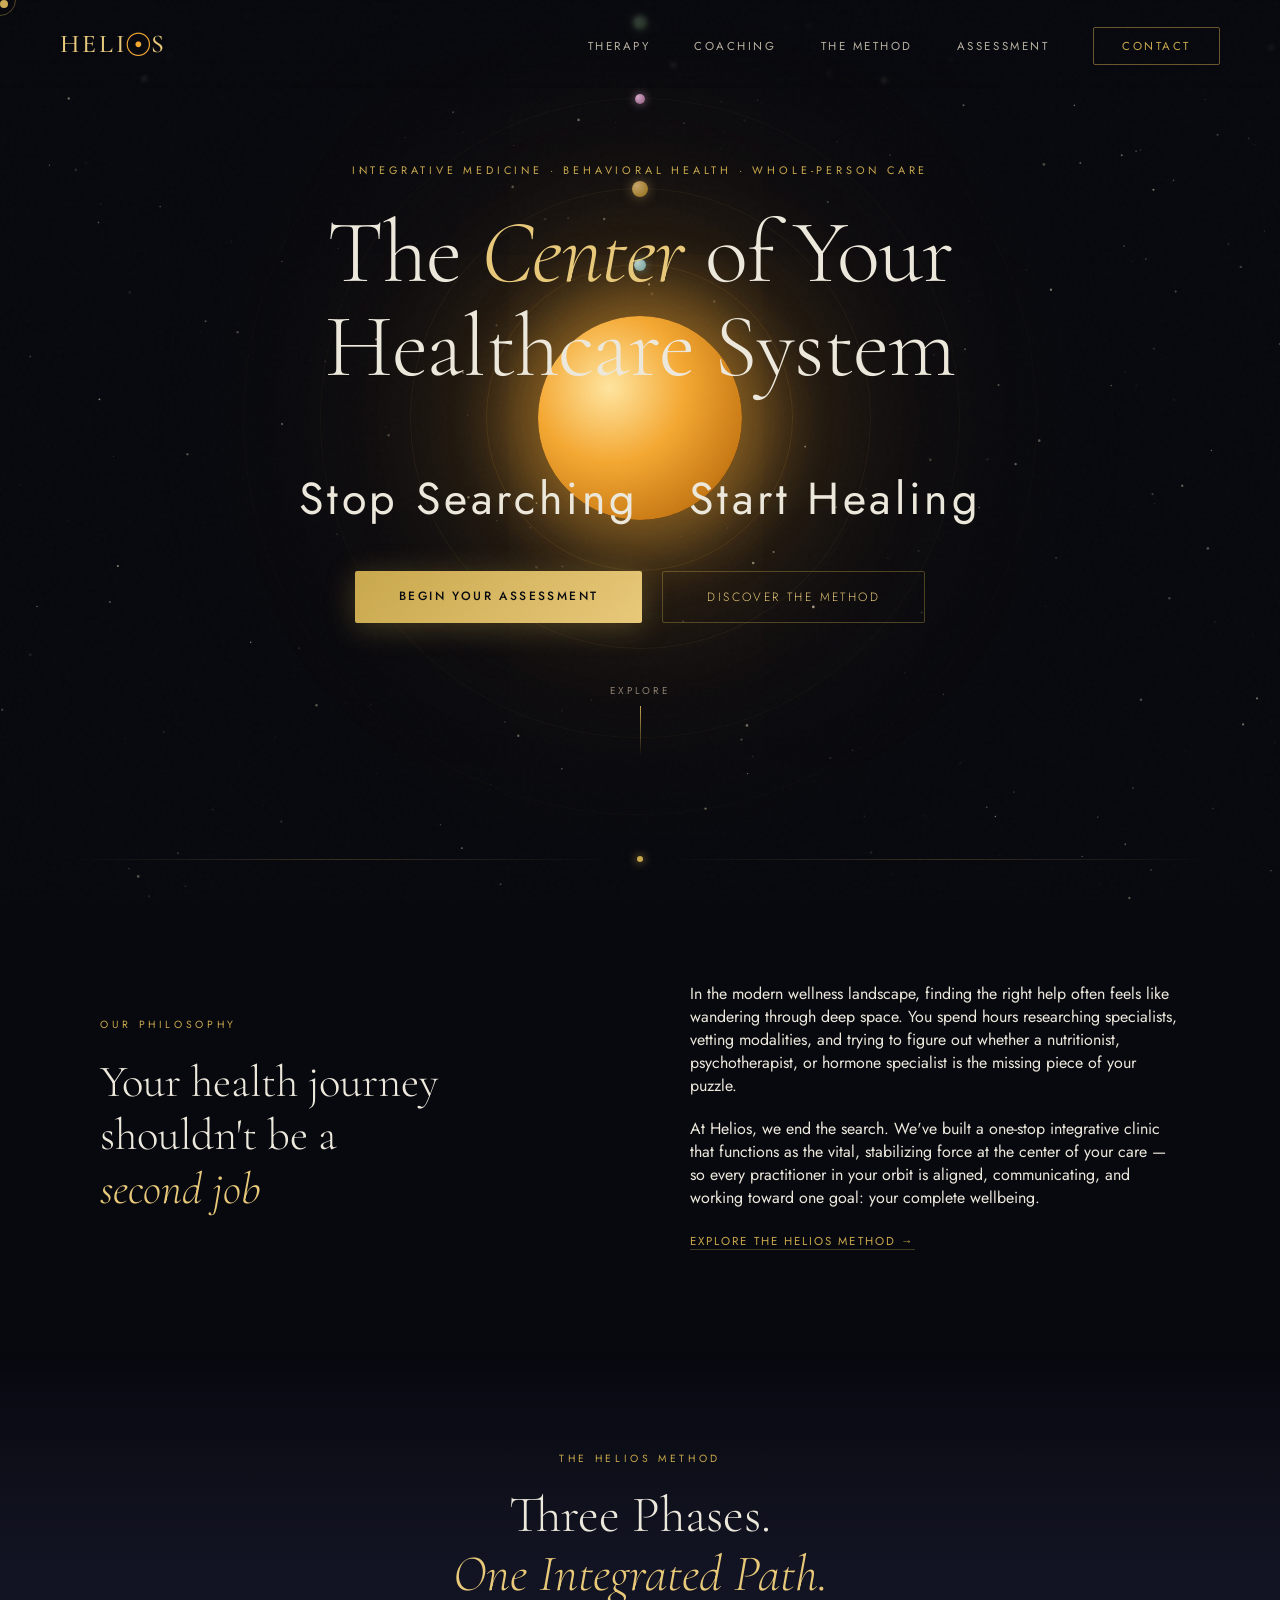
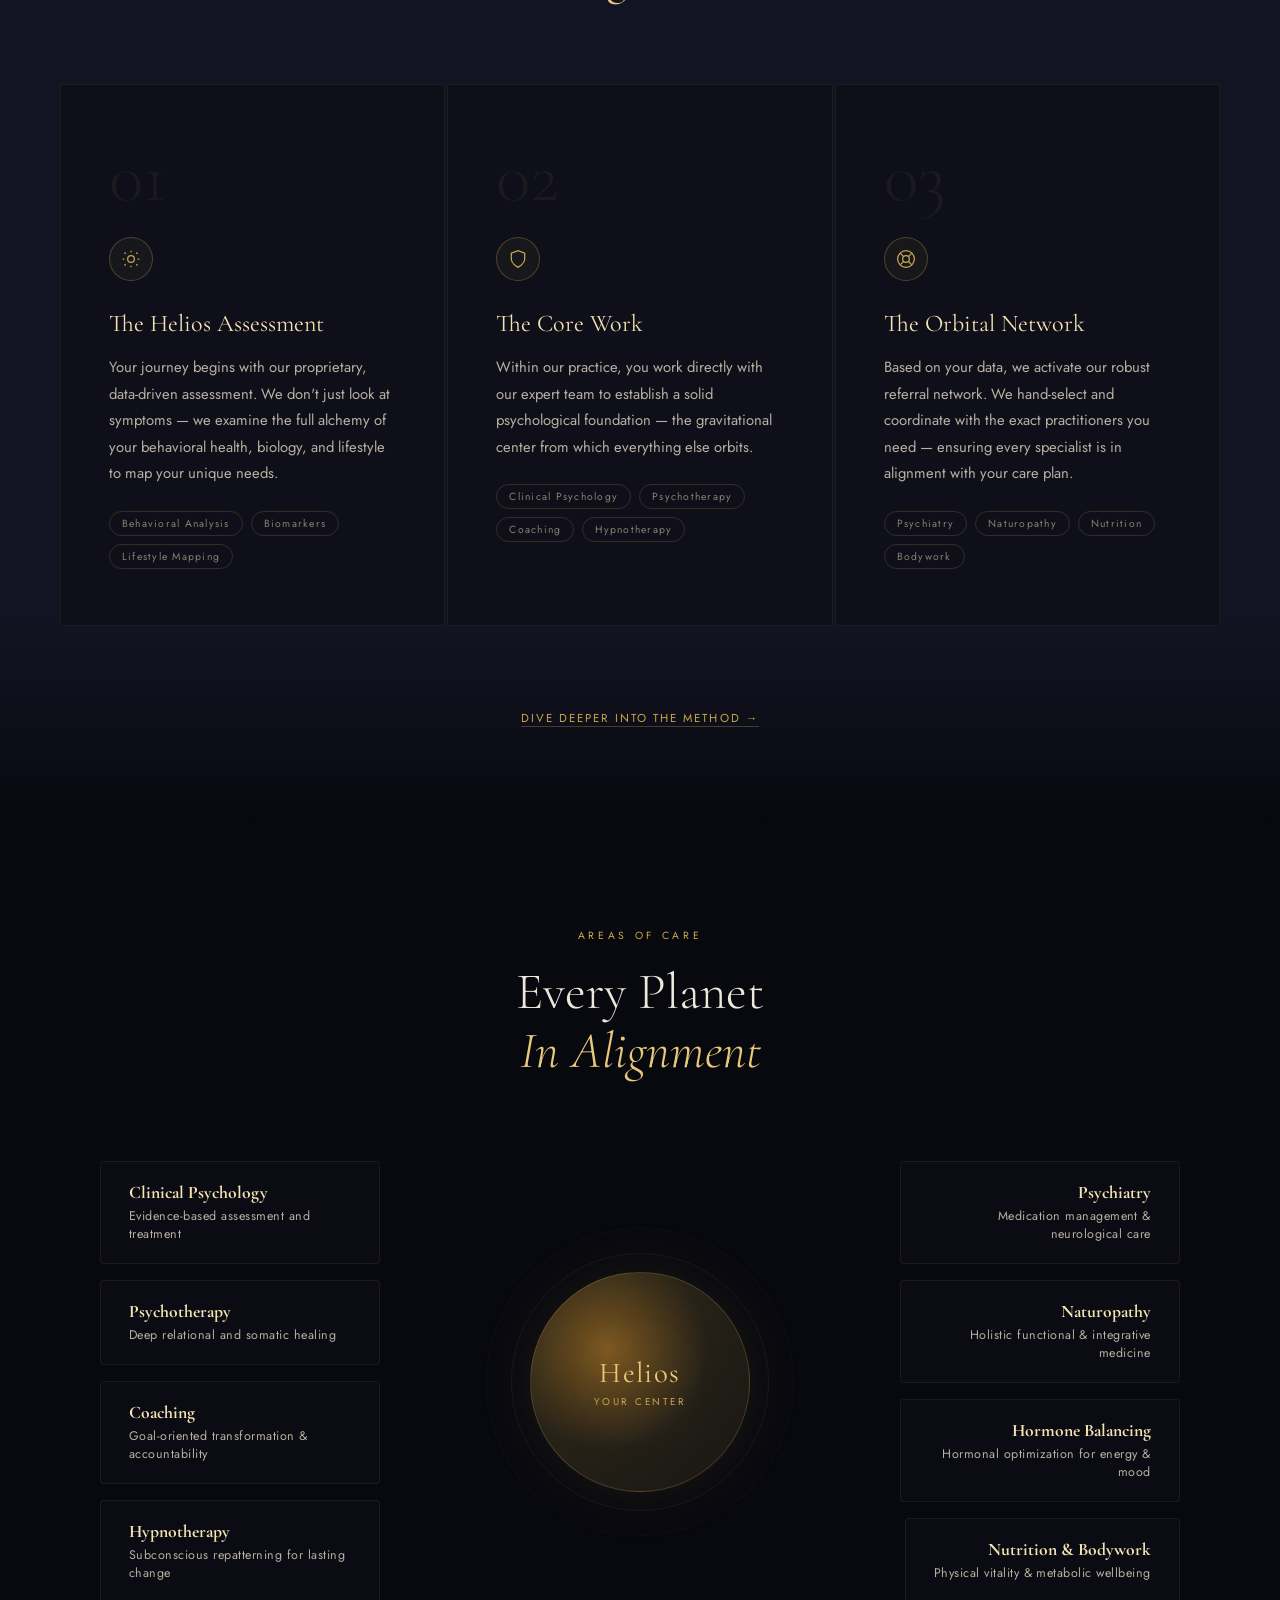
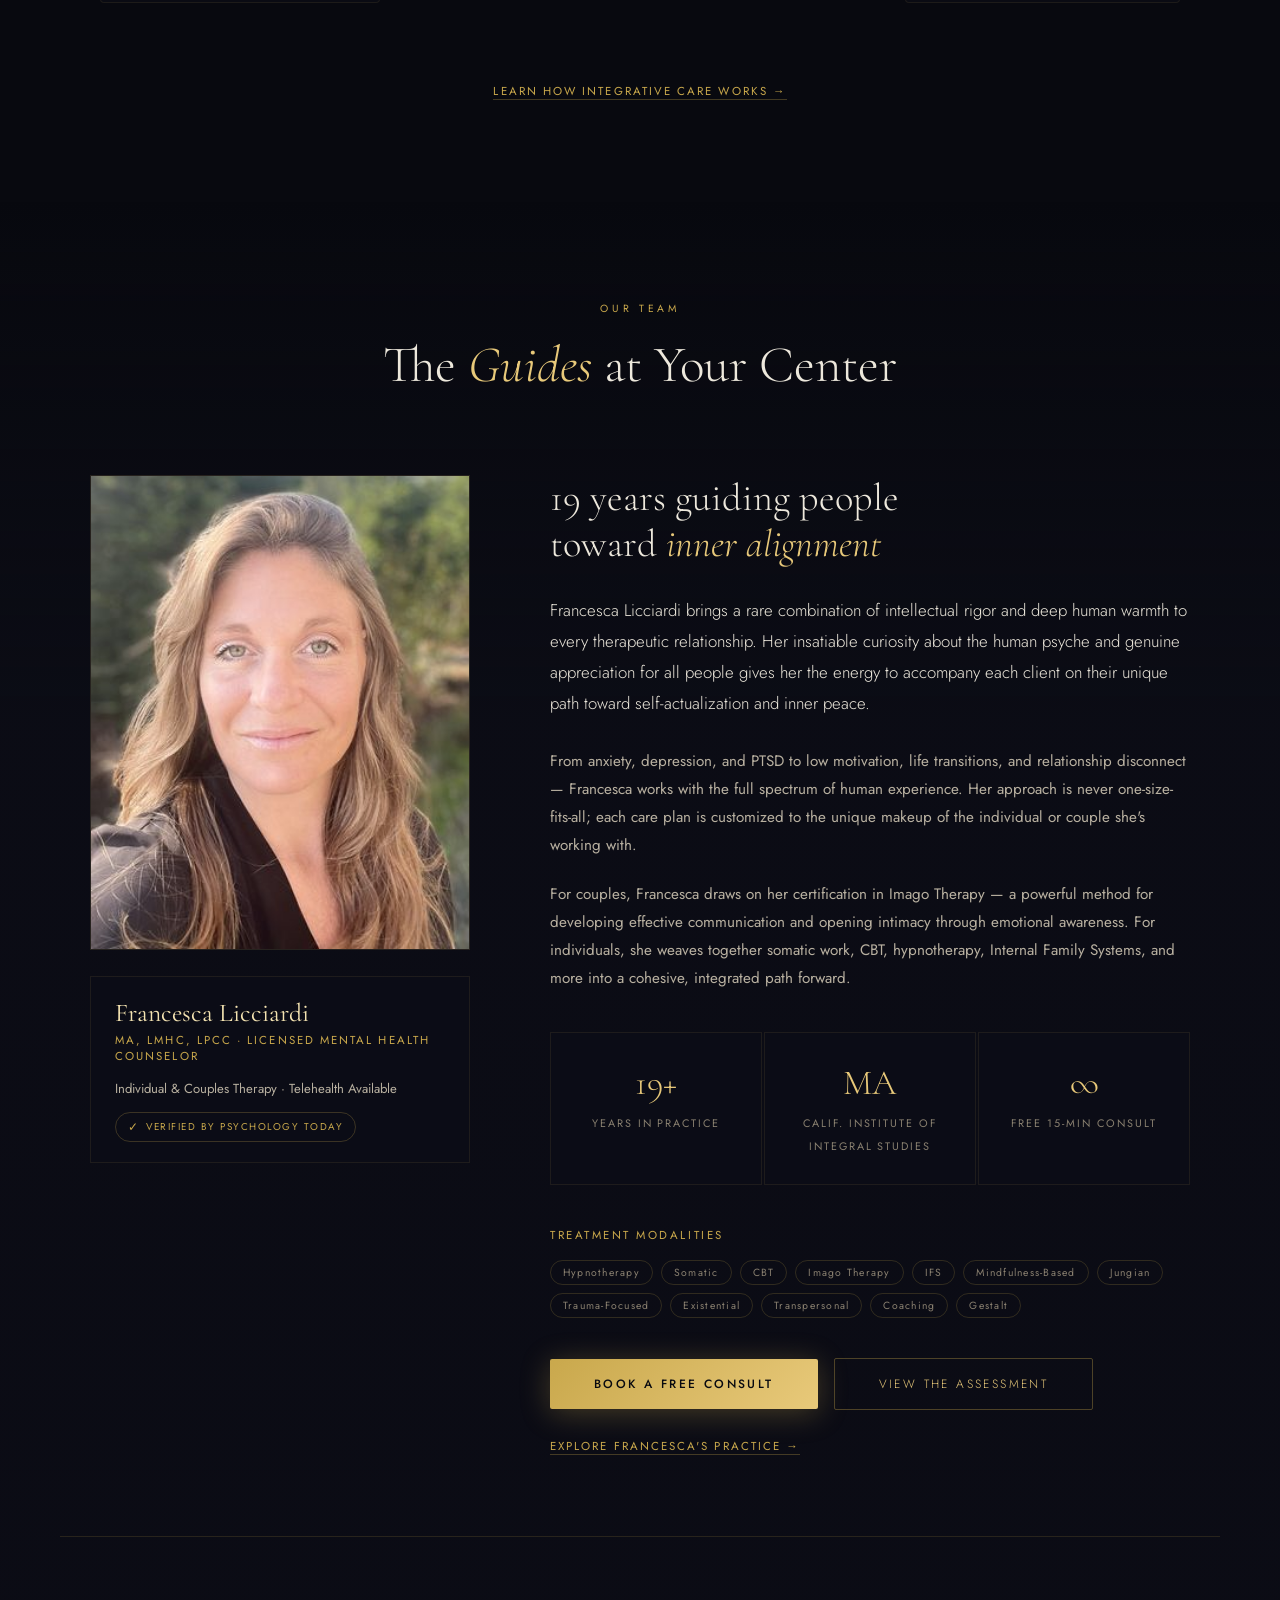
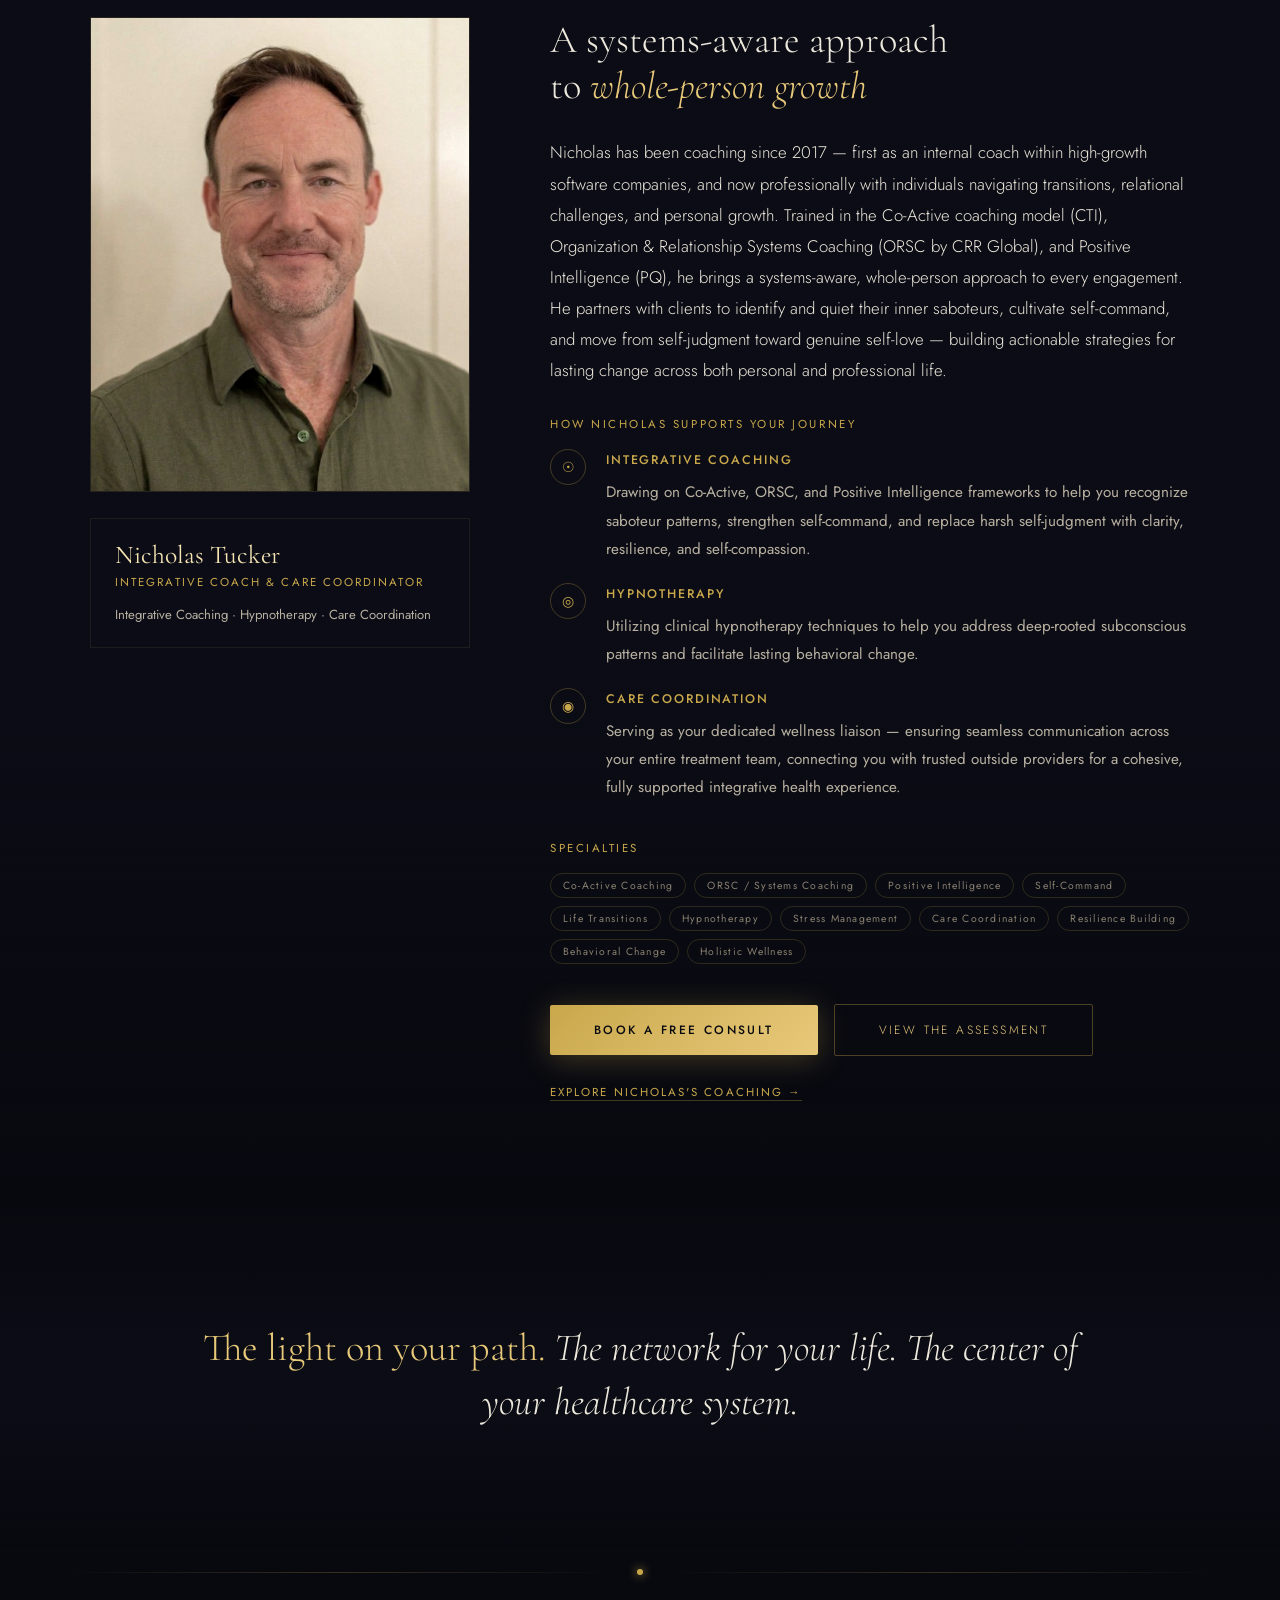
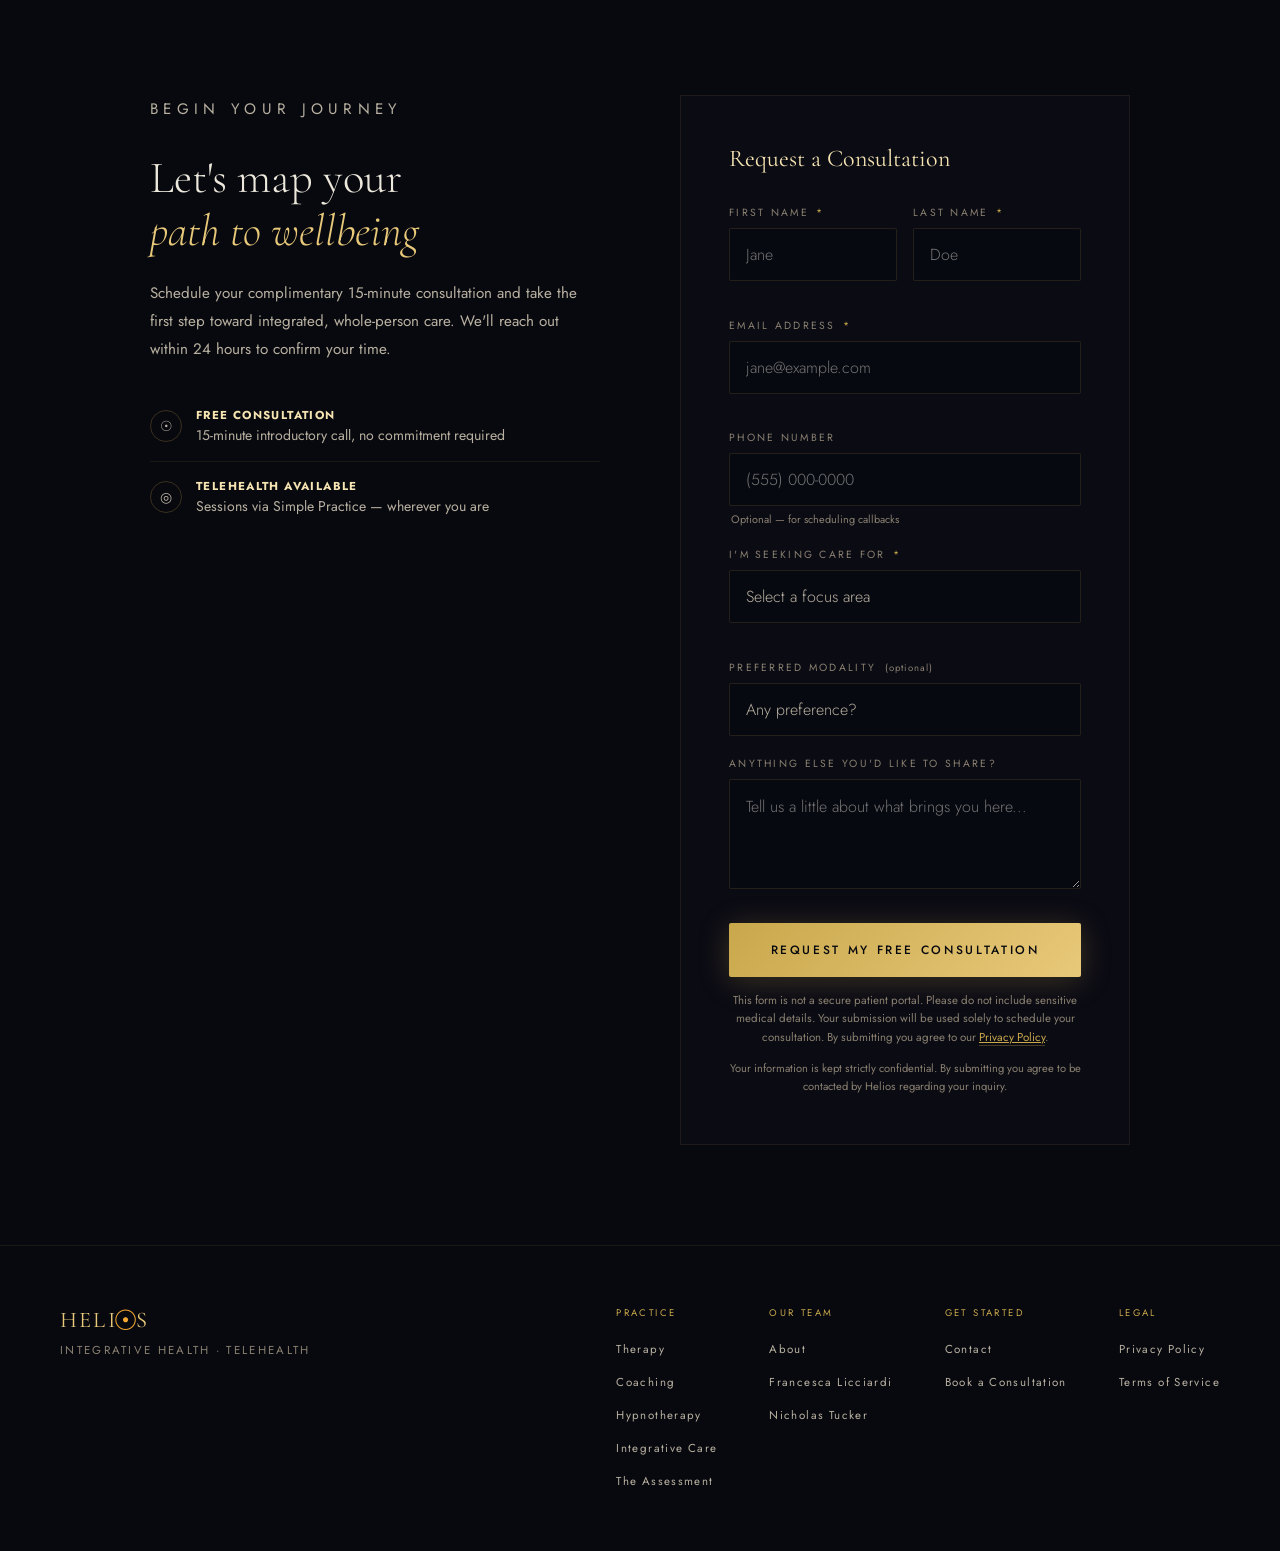
==== commit e3e59a81: "feat: complete SEO-optimized site restructure with full service page architecture Replaces the singl" ====
--- a/index.html
+++ b/index.html
@@ -13,537 +13,60 @@
 <link rel="apple-touch-icon" sizes="180x180" href="/apple-touch-icon.png" />
 <link rel="manifest" href="/site.webmanifest" />
 <meta name="theme-color" content="#000000" />
+
 <meta name="description" content="Helios is a one-stop integrative clinic offering psychotherapy, coaching, hypnotherapy, and coordinated specialist care. Stop searching — start healing. Free 15-min consultation.">
 <meta name="robots" content="index, follow">
+<link rel="canonical" href="https://heliosintegrativehealth.com/">
 
 <!-- Open Graph -->
 <meta property="og:type" content="website">
 <meta property="og:title" content="Helios — The Center of Your Healthcare Solar System">
 <meta property="og:description" content="Integrative behavioral health and whole-person care. We place Helios at the center so every practitioner in your life is aligned, communicating, and working toward one goal: your complete wellbeing.">
-<meta property="og:url" content="https://helioshealth.com">
+<meta property="og:url" content="https://heliosintegrativehealth.com/">
 <meta property="og:site_name" content="Helios Integrative Health">
+<meta property="og:image" content="https://heliosintegrativehealth.com/og-default.jpg">
+<meta property="og:image:width" content="1200">
+<meta property="og:image:height" content="630">
 
 <!-- Twitter Card -->
 <meta name="twitter:card" content="summary_large_image">
 <meta name="twitter:title" content="Helios — The Center of Your Healthcare Solar System">
 <meta name="twitter:description" content="Stop searching for the right specialist. Helios coordinates your entire care team. Free 15-minute consultation.">
+<meta name="twitter:image" content="https://heliosintegrativehealth.com/og-default.jpg">
 
 <!-- JSON-LD: MedicalBusiness -->
 <script type="application/ld+json">
 {
   "@context": "https://schema.org",
   "@type": "MedicalBusiness",
+  "@id": "https://heliosintegrativehealth.com/#organization",
   "name": "Helios Integrative Health",
-  "description": "One-stop integrative clinic offering psychotherapy, coaching, hypnotherapy, and coordinated specialist referrals.",
-  "url": "https://helioshealth.com",
+  "alternateName": "Helios",
+  "description": "Integrative telehealth practice combining psychotherapy, coaching, hypnotherapy, and care coordination. The center of your healthcare system.",
+  "url": "https://heliosintegrativehealth.com",
   "telephone": "+14259678748",
   "priceRange": "$$",
-  "medicalSpecialty": ["Psychiatry", "MentalHealth"],
+  "medicalSpecialty": ["Psychiatric", "Preventive"],
+  "areaServed": [
+    { "@type": "State", "name": "California" },
+    { "@type": "State", "name": "Washington" }
+  ],
   "availableService": [
-    {"@type": "MedicalTherapy", "name": "Individual Psychotherapy"},
-    {"@type": "MedicalTherapy", "name": "Couples Therapy"},
-    {"@type": "MedicalTherapy", "name": "Hypnotherapy"},
-    {"@type": "MedicalTherapy", "name": "Life Coaching"}
+    { "@type": "MedicalTherapy", "name": "Psychotherapy" },
+    { "@type": "MedicalTherapy", "name": "Hypnotherapy" },
+    { "@type": "Service", "name": "Integrative Coaching" },
+    { "@type": "Service", "name": "Care Coordination" }
   ],
-  "hasOfferCatalog": {
-    "@type": "OfferCatalog",
-    "name": "Services",
-    "itemListElement": [
-      {"@type": "Offer", "name": "Individual Session", "price": "100", "priceCurrency": "USD"},
-      {"@type": "Offer", "name": "Couples Session", "price": "275", "priceCurrency": "USD"},
-      {"@type": "Offer", "name": "Free 15-Minute Consultation", "price": "0", "priceCurrency": "USD"}
-    ]
-  },
   "employee": [
-    {
-      "@type": "Person",
-      "name": "Francesca Licciardi",
-      "jobTitle": "Licensed Mental Health Counselor",
-      "hasCredential": [
-        {"@type": "EducationalOccupationalCredential", "credentialCategory": "MA"},
-        {"@type": "EducationalOccupationalCredential", "credentialCategory": "LMHC"},
-        {"@type": "EducationalOccupationalCredential", "credentialCategory": "LPCC"}
-      ]
-    },
-    {
-      "@type": "Person",
-      "name": "Nicholas Tucker",
-      "jobTitle": "Integrative Coach & Care Coordinator"
-    }
+    { "@id": "https://heliosintegrativehealth.com/about#francesca" },
+    { "@id": "https://heliosintegrativehealth.com/about#nicholas" }
   ]
 }
 </script>
+
 <link rel="preconnect" href="https://fonts.googleapis.com">
 <link href="https://fonts.googleapis.com/css2?family=Cormorant+Garamond:ital,wght@0,300;0,400;0,500;0,600;1,300;1,400&family=Jost:wght@200;300;400;500&display=swap" rel="stylesheet">
-<style>
-  :root {
-    --gold: #C9A84C;
-    --gold-light: #E8C97A;
-    --gold-pale: #F5E4B2;
-    --sun: #F4A832;
-    --deep: #08090F;
-    --void: #0D0E18;
-    --mid: #141524;
-    --surface: #1A1C30;
-    --muted: #8a8070;          /* was rgba(200,190,160,0.45) — ~4.6:1 on --deep */
-    --text: #EDE8DC;
-    --text-dim: #b8b0a0;       /* was rgba(237,232,220,0.6) — ~6.1:1 on --deep */
-  }
-  *, *::before, *::after { box-sizing: border-box; margin: 0; padding: 0; }
-  html { scroll-behavior: smooth; }
-  body {
-    background: var(--deep);
-    color: var(--text);
-    font-family: 'Jost', sans-serif;
-    font-weight: 400;      /* was 300 — too light for body copy at small sizes */
-    overflow-x: hidden;
-  }
-  /* Only hide the cursor when a fine pointer (mouse) is available */
-  @media (pointer: fine) { body { cursor: none; } }
-
-  /* ---- CURSOR ---- */
-  .cursor { width:8px;height:8px;background:var(--gold);border-radius:50%;position:fixed;top:0;left:0;pointer-events:none;z-index:9999;transition:transform 0.15s ease;mix-blend-mode:screen; }
-  .cursor-ring { width:32px;height:32px;border:1px solid rgba(201,168,76,0.4);border-radius:50%;position:fixed;top:0;left:0;pointer-events:none;z-index:9998;transition:all 0.35s cubic-bezier(.17,.67,.5,1.2); }
-  @media(max-width:900px){ .cursor,.cursor-ring { display:none; } body { cursor:auto; } }
-
-  /* ---- STARFIELD ---- */
-  #starfield { position:fixed;top:0;left:0;width:100%;height:100%;z-index:0;pointer-events:none; }
-
-  /* ---- NAV ---- */
-  nav {
-    position:fixed;top:0;left:0;right:0;z-index:200;
-    padding:28px 60px;
-    display:flex;align-items:center;justify-content:space-between;
-    background:linear-gradient(to bottom,rgba(8,9,15,0.92) 0%,transparent 100%);
-    backdrop-filter:blur(2px);
-    transition: padding 0.35s ease, background 0.35s ease;
-  }
-  nav.scrolled {
-    padding: 16px 60px;
-    background: rgba(8,9,15,0.97);
-    backdrop-filter: blur(12px);
-    box-shadow: 0 1px 0 rgba(201,168,76,0.08);
-  }
-  .nav-logo { font-family:'Cormorant Garamond',serif;font-size:1.6rem;font-weight:500;letter-spacing:0.12em;color:var(--gold-light);text-decoration:none; }
-  .nav-logo span {
-    color: var(--sun);
-    font-size: 1.25em;
-    line-height: 1;
-    vertical-align: top;
-    position: relative;
-    top: 0.05em;
-    margin-left: -0.13em;   /* compensate for glyph width increase on left */
-    letter-spacing: -0.07em; /* compensate for scaled letter-spacing on right */
-  }
-  .nav-links { display:flex;gap:44px;list-style:none; }
-  .nav-links a { text-decoration:none;color:var(--text-dim);font-size:0.72rem;letter-spacing:0.22em;text-transform:uppercase;transition:color 0.3s; }
-  .nav-links a:hover { color:var(--gold-light); }
-  .nav-cta { padding:10px 28px;border:1px solid rgba(201,168,76,0.5);border-radius:2px;color:var(--gold)!important;transition:all 0.3s!important; }
-  .nav-cta:hover { background:rgba(201,168,76,0.12)!important;border-color:var(--gold)!important;color:var(--gold-light)!important; }
-
-  /* ---- HAMBURGER ---- */
-  .hamburger {
-    display:none;flex-direction:column;justify-content:space-between;
-    width:28px;height:18px;cursor:pointer;z-index:200;
-    padding:13px;box-sizing:content-box;
-    -webkit-tap-highlight-color:transparent;
-  }
-  .hamburger span {
-    display:block;height:1px;background:var(--gold-light);
-    transition:all 0.35s ease;transform-origin:center;
-  }
-  .hamburger.open span:nth-child(1) { transform:translateY(8.5px) rotate(45deg); }
-  .hamburger.open span:nth-child(2) { opacity:0;transform:scaleX(0); }
-  .hamburger.open span:nth-child(3) { transform:translateY(-8.5px) rotate(-45deg); }
-
-  /* ---- MOBILE OVERLAY ---- */
-  .mobile-overlay {
-    position:fixed;inset:0;z-index:150;
-    background:rgb(8,9,15);
-    display:flex;flex-direction:column;align-items:center;justify-content:center;gap:36px;
-    opacity:0;pointer-events:none;
-    transition:opacity 0.4s ease;
-  }
-  .mobile-overlay.open { opacity:1;pointer-events:all; }
-  .mobile-overlay a {
-    font-family:'Cormorant Garamond',serif;
-    font-size:2.2rem;font-weight:300;font-style:italic;
-    color:var(--text-dim);text-decoration:none;letter-spacing:0.05em;
-    transition:color 0.3s;
-    opacity:0;transform:translateY(20px);
-    transition:opacity 0.4s ease, transform 0.4s ease, color 0.3s;
-  }
-  .mobile-overlay.open a { opacity:1;transform:translateY(0); }
-  .mobile-overlay.open a:nth-child(1){transition-delay:.1s}
-  .mobile-overlay.open a:nth-child(2){transition-delay:.18s}
-  .mobile-overlay.open a:nth-child(3){transition-delay:.26s}
-  .mobile-overlay.open a:nth-child(4){transition-delay:.34s}
-  .mobile-overlay.open a:nth-child(5){transition-delay:.42s}
-  .mobile-overlay a:hover { color:var(--gold-light); }
-  .mobile-divider { width:1px;height:50px;background:linear-gradient(to bottom,transparent,var(--gold),transparent); }
-
-  /* ---- HERO ---- */
-  .hero { position:relative;z-index:1;display:flex;align-items:center;justify-content:center;flex-direction:column;text-align:center;padding:clamp(120px, 18vh, 220px) 40px 80px;overflow:hidden; }
-  .solar-system { position:absolute;inset:0;display:flex;align-items:center;justify-content:center;pointer-events:none;z-index:0; }
-  .hero-content { position:relative;z-index:2;display:flex;flex-direction:column;align-items:center;text-align:center; }
-  .sun-core { position:absolute;width:clamp(140px,16vw,280px);height:clamp(140px,16vw,280px);border-radius:50%;background:radial-gradient(circle at 35% 35%,#FFE5A0,#F4A832 40%,#C97A15 75%,#7A3E00);box-shadow:0 0 60px 28px rgba(244,168,50,0.4),0 0 140px 70px rgba(244,168,50,0.18),0 0 300px 140px rgba(244,168,50,0.07);animation:pulse-sun 4s ease-in-out infinite;will-change:box-shadow; }
-  @keyframes pulse-sun { 0%,100%{box-shadow:0 0 60px 28px rgba(244,168,50,0.4),0 0 140px 70px rgba(244,168,50,0.18),0 0 300px 140px rgba(244,168,50,0.07)}50%{box-shadow:0 0 80px 38px rgba(244,168,50,0.5),0 0 180px 90px rgba(244,168,50,0.22),0 0 380px 180px rgba(244,168,50,0.09)} }
-  .orbit { position:absolute;border-radius:50%;border:1px solid rgba(201,168,76,0.12);animation:spin linear infinite;will-change:transform; }
-  .orbit-1{width:clamp(260px,24vw,380px);height:clamp(260px,24vw,380px);animation-duration:14s}
-  .orbit-2{width:clamp(390px,36vw,560px);height:clamp(390px,36vw,560px);animation-duration:22s;border-color:rgba(201,168,76,0.08)}
-  .orbit-3{width:clamp(530px,50vw,740px);height:clamp(530px,50vw,740px);animation-duration:35s;border-color:rgba(201,168,76,0.05);animation-direction:reverse}
-  .orbit-4{width:clamp(670px,62vw,920px);height:clamp(670px,62vw,920px);animation-duration:50s;border-color:rgba(201,168,76,0.035)}
-  .orbit-5{width:clamp(820px,74vw,1100px);height:clamp(820px,74vw,1100px);animation-duration:68s;border-color:rgba(201,168,76,0.025)}
-  .orbit-6{width:clamp(970px,86vw,1280px);height:clamp(970px,86vw,1280px);animation-duration:95s;border-color:rgba(201,168,76,0.018);animation-direction:reverse}
-  .orbit-7{width:clamp(1120px,98vw,1460px);height:clamp(1120px,98vw,1460px);animation-duration:132s;border-color:rgba(201,168,76,0.012)}
-  @keyframes spin{from{transform:rotate(0deg)}to{transform:rotate(360deg)}}
-  .planet{position:absolute;border-radius:50%;top:50%;transform-origin:center}
-  .orbit-1 .planet{width:12px;height:12px;background:radial-gradient(circle at 30% 30%,#A8D8EA,#4E9BB5);box-shadow:0 0 10px rgba(78,155,181,0.6);top:-6px;left:calc(50% - 6px)}
-  .orbit-2 .planet{width:16px;height:16px;background:radial-gradient(circle at 30% 30%,#C5A670,#8B6914);box-shadow:0 0 12px rgba(197,166,112,0.5);top:-8px;left:calc(50% - 8px)}
-  .orbit-3 .planet{width:10px;height:10px;background:radial-gradient(circle at 30% 30%,#D4A5C9,#8B5A7E);box-shadow:0 0 10px rgba(212,165,201,0.6);top:-5px;left:calc(50% - 5px)}
-  .orbit-4 .planet{width:14px;height:14px;background:radial-gradient(circle at 30% 30%,#A8C5A0,#4A7D42);box-shadow:0 0 10px rgba(168,197,160,0.5);top:-7px;left:calc(50% - 7px)}
-  .orbit-5 .planet{width:18px;height:18px;background:radial-gradient(circle at 30% 30%,#C8DCF0,#5B99CC);box-shadow:0 0 14px rgba(91,153,204,0.55);top:-9px;left:calc(50% - 9px)}
-  .orbit-6 .planet{width:11px;height:11px;background:radial-gradient(circle at 30% 30%,#D4937A,#8B4A32);box-shadow:0 0 10px rgba(212,147,122,0.5);top:-6px;left:calc(50% - 6px)}
-  .orbit-7 .planet{width:22px;height:22px;background:radial-gradient(circle at 30% 30%,#9BA8CC,#3A456E);box-shadow:0 0 16px rgba(100,115,170,0.5);top:-11px;left:calc(50% - 11px)}
-  .hero::before{content:'';position:absolute;top:50%;left:50%;transform:translate(-50%,-50%);width:clamp(700px,80vw,1400px);height:clamp(700px,80vw,1400px);background:radial-gradient(circle,rgba(244,168,50,0.04) 0%,transparent 70%);pointer-events:none}
-  .hero-eyebrow{font-size:0.68rem;letter-spacing:0.35em;text-transform:uppercase;color:var(--gold);margin-bottom:28px;opacity:0;animation:fade-up 1s 0.3s forwards}
-  .hero h1{font-family:'Cormorant Garamond',serif;font-size:clamp(3rem,7vw,5.8rem);font-weight:300;line-height:1.05;letter-spacing:-0.01em;max-width:820px;opacity:0;animation:fade-up 1s 0.5s forwards}
-  .hero h1 em{font-style:italic;color:var(--gold-light)}
-  .hero-sub{position:relative;z-index:2;margin-top:72px;font-size:clamp(1.5rem,3.5vw,2.9rem);font-weight:400;color:var(--text);letter-spacing:0.08em;opacity:0;animation:fade-up 1s 0.75s forwards}
-  .hero-actions{position:relative;z-index:2;margin-top:40px;display:flex;gap:20px;justify-content:center;flex-wrap:wrap;opacity:0;animation:fade-up 1s 1s forwards}
-  .btn-primary{padding:16px 44px;background:linear-gradient(135deg,#C9A84C,#E8C97A);color:var(--deep);font-family:'Jost',sans-serif;font-weight:500;font-size:0.75rem;letter-spacing:0.2em;text-transform:uppercase;text-decoration:none;border-radius:2px;transition:all 0.3s;box-shadow:0 4px 30px rgba(201,168,76,0.3)}
-  .btn-primary:hover{transform:translateY(-2px);box-shadow:0 8px 40px rgba(201,168,76,0.45)}
-  .btn-ghost{padding:16px 44px;border:1px solid rgba(201,168,76,0.35);color:var(--gold-light);font-family:'Jost',sans-serif;font-weight:300;font-size:0.75rem;letter-spacing:0.2em;text-transform:uppercase;text-decoration:none;border-radius:2px;transition:all 0.3s}
-  .btn-ghost:hover{background:rgba(201,168,76,0.08);border-color:var(--gold)}
-  .scroll-indicator{position:relative;margin-top:60px;display:flex;flex-direction:column;align-items:center;gap:8px;opacity:0;animation:fade-up 1s 1.4s forwards}
-  .scroll-indicator span{font-size:0.62rem;letter-spacing:0.3em;text-transform:uppercase;color:var(--muted)}
-  .scroll-line{width:1px;height:50px;background:linear-gradient(to bottom,var(--gold),transparent);animation:scroll-pulse 2s ease-in-out infinite}
-  @keyframes scroll-pulse{0%,100%{opacity:0.4;transform:scaleY(1)}50%{opacity:1;transform:scaleY(1.1)}}
-  @keyframes fade-up{from{opacity:0;transform:translateY(24px)}to{opacity:1;transform:translateY(0)}}
-
-  /* ---- DIVIDER ---- */
-  .divider{position:relative;z-index:1;display:flex;align-items:center;gap:20px;padding:0 60px;margin:20px 0}
-  .divider-line{flex:1;height:1px;background:linear-gradient(to right,transparent,rgba(201,168,76,0.25),transparent)}
-  .divider-sun{width:6px;height:6px;border-radius:50%;background:var(--gold);box-shadow:0 0 10px var(--gold)}
-
-  /* ---- INTRO ---- */
-  .intro{position:relative;z-index:1;padding:100px 60px;max-width:1200px;margin:0 auto;display:grid;grid-template-columns:1fr 1fr;gap:100px;align-items:center}
-  .intro-label{font-size:0.65rem;letter-spacing:0.35em;text-transform:uppercase;color:var(--gold);margin-bottom:24px}
-  .intro h2{font-family:'Cormorant Garamond',serif;font-size:clamp(2rem,3.5vw,3rem);font-weight:300;line-height:1.2}
-  .intro h2 em{font-style:italic;color:var(--gold-light)}
-  .intro-right p{font-size:1rem;line-height:1.85;color:var(--text-dim);font-weight:400}
-  .pricing-note{margin-top:28px;padding:16px 20px;border-left:2px solid rgba(201,168,76,0.35);font-size:0.82rem;color:var(--muted);line-height:1.6;}
-  .pricing-note strong{color:var(--gold-pale);font-weight:500;}
-  .pricing-link{color:var(--gold);text-decoration:none;border-bottom:1px solid rgba(201,168,76,0.35);transition:color 0.2s,border-color 0.2s;}
-  .pricing-link:hover{color:var(--gold-light);border-color:var(--gold-light);}
-
-  /* ---- METHOD ---- */
-  .method{position:relative;z-index:1;padding:100px 60px;background:linear-gradient(to bottom,transparent,rgba(26,28,48,0.6) 20%,rgba(26,28,48,0.6) 80%,transparent)}
-  .section-header{text-align:center;margin-bottom:80px}
-  .section-label{font-size:0.65rem;letter-spacing:0.35em;text-transform:uppercase;color:var(--gold);margin-bottom:20px}
-  .section-header h2{font-family:'Cormorant Garamond',serif;font-size:clamp(2.2rem,4vw,3.4rem);font-weight:300;line-height:1.15}
-  .section-header h2 em{font-style:italic;color:var(--gold-light)}
-  .method-steps{display:grid;grid-template-columns:repeat(3,1fr);gap:2px;max-width:1200px;margin:0 auto}
-  .step{padding:56px 48px;background:rgba(13,14,24,0.7);border:1px solid rgba(201,168,76,0.08);position:relative;transition:border-color 0.4s,background 0.4s;overflow:hidden}
-  .step::before{content:'';position:absolute;top:0;left:0;right:0;height:2px;background:linear-gradient(90deg,transparent,var(--gold),transparent);opacity:0;transition:opacity 0.4s}
-  .step:hover{border-color:rgba(201,168,76,0.2);background:rgba(20,21,36,0.9)}
-  .step:hover::before{opacity:1}
-  .step-number{font-family:'Cormorant Garamond',serif;font-size:4.5rem;font-weight:300;color:rgba(201,168,76,0.08);line-height:1;margin-bottom:24px;transition:color 0.4s}
-  .step:hover .step-number{color:rgba(201,168,76,0.15)}
-  .step-icon{width:44px;height:44px;border-radius:50%;border:1px solid rgba(201,168,76,0.3);display:flex;align-items:center;justify-content:center;margin-bottom:28px;background:rgba(201,168,76,0.05)}
-  .step h3{font-family:'Cormorant Garamond',serif;font-size:1.5rem;font-weight:400;margin-bottom:16px;color:var(--gold-pale)}
-  .step p{font-size:0.925rem;line-height:1.8;color:var(--text-dim);font-weight:400}
-  .step-tags{margin-top:24px;display:flex;flex-wrap:wrap;gap:8px}
-  .tag{padding:4px 12px;border:1px solid rgba(201,168,76,0.2);border-radius:20px;font-size:0.65rem;letter-spacing:0.12em;color:var(--muted)}
-  svg.icon{width:20px;height:20px;fill:none;stroke:var(--gold);stroke-width:1.5}
-
-  /* ---- SPECIALTIES ---- */
-  .specialties{position:relative;z-index:1;padding:100px 60px;max-width:1200px;margin:0 auto}
-  .orbit-grid{display:grid;grid-template-columns:1fr 320px 1fr;gap:40px;align-items:center;margin-top:60px}
-  .spec-column{display:flex;flex-direction:column;gap:16px}
-  .spec-column.right{align-items:flex-end;text-align:right}
-  .spec-item{padding:20px 28px;border:1px solid rgba(201,168,76,0.1);border-radius:4px;background:rgba(13,14,24,0.5);transition:all 0.3s;max-width:280px}
-  .spec-item:hover{border-color:rgba(201,168,76,0.3);background:rgba(20,21,36,0.8);transform:translateX(-4px)}
-  .spec-column.right .spec-item:hover{transform:translateX(4px)}
-  .spec-item h4{font-family:'Cormorant Garamond',serif;font-size:1.1rem;color:var(--gold-pale);margin-bottom:4px}
-  .spec-item p{font-size:0.78rem;color:var(--text-dim);letter-spacing:0.04em}
-  .orbit-center{display:flex;align-items:center;justify-content:center;flex-direction:column;gap:16px}
-  .center-orb{width:220px;height:220px;border-radius:50%;background:radial-gradient(circle at 35% 35%,rgba(244,168,50,0.5),rgba(201,168,76,0.15) 50%,rgba(201,168,76,0.03));border:1px solid rgba(201,168,76,0.25);display:flex;align-items:center;justify-content:center;flex-direction:column;position:relative;box-shadow:0 0 60px rgba(201,168,76,0.1),inset 0 0 60px rgba(201,168,76,0.05);animation:pulse-sun 5s ease-in-out infinite}
-  .center-orb::before{content:'';position:absolute;inset:-20px;border-radius:50%;border:1px solid rgba(201,168,76,0.08);animation:spin 20s linear infinite}
-  .center-orb::after{content:'';position:absolute;inset:-45px;border-radius:50%;border:1px dashed rgba(201,168,76,0.05);animation:spin 35s linear infinite reverse}
-  .center-orb-text{font-family:'Cormorant Garamond',serif;font-size:1.8rem;font-weight:400;color:var(--gold-light);letter-spacing:0.05em}
-  .center-orb-sub{font-size:0.62rem;letter-spacing:0.25em;text-transform:uppercase;color:var(--gold);margin-top:4px}
-
-  /* ---- TEAM / ABOUT ---- */
-  .team {
-    position:relative;z-index:1;
-    padding:100px 60px;
-    background:linear-gradient(to bottom,transparent,rgba(13,14,24,0.7) 20%,rgba(13,14,24,0.7) 80%,transparent);
-  }
-  .team-grid {
-    display:grid;grid-template-columns:380px 1fr;gap:80px;
-    max-width:1100px;margin:0 auto;align-items:start;
-  }
-  .team-member {
-    margin-top:80px;
-  }
-  .team-member + .team-member {
-    margin-top:80px;
-    padding-top:80px;
-    border-top:1px solid rgba(201,168,76,0.15);
-  }
-  .team-photo-wrap {
-    position:sticky;top:140px;
-  }
-  .team-photo {
-    width:100%;aspect-ratio:4/5;object-fit:cover;object-position:top;
-    filter:grayscale(20%) contrast(1.05);
-    border:1px solid rgba(201,168,76,0.15);
-  }
-  .team-photo-caption {
-    margin-top:20px;
-    padding:20px 24px;
-    border:1px solid rgba(201,168,76,0.1);
-    background:rgba(13,14,24,0.6);
-  }
-  .team-photo-caption h3 {
-    font-family:'Cormorant Garamond',serif;
-    font-size:1.6rem;font-weight:400;color:var(--gold-pale);
-    margin-bottom:4px;
-  }
-  .team-photo-caption .credentials {
-    font-size:0.72rem;letter-spacing:0.18em;text-transform:uppercase;
-    color:var(--gold);margin-bottom:14px;
-  }
-  .team-photo-caption p {
-    font-size:0.82rem;color:var(--text-dim);line-height:1.7;
-  }
-  .verified-badge {
-    display:inline-flex;align-items:center;gap:6px;
-    margin-top:12px;padding:5px 12px;
-    border:1px solid rgba(201,168,76,0.25);border-radius:20px;
-    font-size:0.62rem;letter-spacing:0.15em;text-transform:uppercase;color:var(--gold);
-  }
-  .verified-badge::before {
-    content:'✓';font-size:0.75rem;color:var(--gold);
-  }
-
-  .team-bio h2 {
-    font-family:'Cormorant Garamond',serif;
-    font-size:clamp(1.8rem,3vw,2.6rem);font-weight:300;line-height:1.2;
-    margin-bottom:28px;
-  }
-  .team-bio h2 em{font-style:italic;color:var(--gold-light)}
-  .team-bio .lead {
-    font-size:1.05rem;line-height:1.85;color:var(--text);margin-bottom:28px;font-weight:300;
-  }
-  .team-bio p {
-    font-size:0.95rem;line-height:1.85;color:var(--text-dim);margin-bottom:20px;font-weight:400;
-  }
-  .team-stats {
-    display:grid;grid-template-columns:repeat(3,1fr);gap:2px;margin:40px 0;
-  }
-  .stat-box {
-    padding:28px 24px;background:rgba(13,14,24,0.6);border:1px solid rgba(201,168,76,0.1);
-    text-align:center;
-  }
-  .stat-box .stat-n {
-    font-family:'Cormorant Garamond',serif;
-    font-size:2.2rem;font-weight:300;color:var(--gold-light);
-    display:block;margin-bottom:6px;
-  }
-  .stat-box .stat-label {
-    font-size:0.68rem;letter-spacing:0.18em;text-transform:uppercase;color:var(--muted);
-  }
-  .modalities-grid {
-    display:flex;flex-wrap:wrap;gap:8px;margin-top:8px;
-  }
-
-  /* ---- QUOTE ---- */
-  .quote-section{position:relative;z-index:1;padding:120px 60px;text-align:center;background:linear-gradient(to bottom,transparent,rgba(13,14,24,0.8),transparent)}
-  .quote-mark{font-family:'Cormorant Garamond',serif;font-size:8rem;color:rgba(201,168,76,0.1);line-height:0.5;margin-bottom:40px}
-  blockquote{font-family:'Cormorant Garamond',serif;font-size:clamp(1.5rem,3vw,2.4rem);font-weight:300;font-style:italic;line-height:1.4;max-width:900px;margin:0 auto;color:var(--text)}
-  blockquote em{color:var(--gold-light);font-style:normal}
-  blockquote cite{display:block;margin-top:32px;font-family:'Jost',sans-serif;font-style:normal;font-size:0.68rem;letter-spacing:0.3em;text-transform:uppercase;color:var(--gold)}
-
-  /* ---- BOOKING / CONTACT ---- */
-  .contact {
-    position:relative;z-index:1;
-    padding:100px 60px;
-    max-width:1100px;margin:0 auto;
-    display:grid;grid-template-columns:1fr 1fr;gap:80px;align-items:start;
-  }
-  .contact-left h2 {
-    font-family:'Cormorant Garamond',serif;
-    font-size:clamp(2rem,3.5vw,3rem);font-weight:300;line-height:1.2;margin-bottom:20px;
-  }
-  .contact-left h2 em{font-style:italic;color:var(--gold-light)}
-  .contact-left p {font-size:0.95rem;line-height:1.85;color:var(--text-dim);margin-bottom:28px;}
-  .contact-detail {
-    display:flex;align-items:center;gap:14px;
-    padding:16px 0;border-bottom:1px solid rgba(201,168,76,0.1);
-    font-size:0.88rem;color:var(--text-dim);
-  }
-  .contact-detail:last-of-type{border-bottom:none}
-  .contact-detail-icon {
-    width:32px;height:32px;border-radius:50%;
-    border:1px solid rgba(201,168,76,0.25);
-    display:flex;align-items:center;justify-content:center;
-    font-size:0.9rem;flex-shrink:0;
-  }
-  .contact-detail strong{color:var(--gold-pale);display:block;font-size:0.72rem;letter-spacing:0.12em;text-transform:uppercase;margin-bottom:2px}
-
-  /* Form */
-  .booking-form {
-    background:rgba(13,14,24,0.7);
-    border:1px solid rgba(201,168,76,0.1);
-    padding:48px;
-  }
-  .form-title {
-    font-family:'Cormorant Garamond',serif;font-size:1.5rem;
-    color:var(--gold-pale);margin-bottom:32px;
-  }
-  .form-row { display:grid;grid-template-columns:1fr 1fr;gap:16px; }
-  .form-group { margin-bottom:20px; }
-  .form-group label {
-    display:block;font-size:0.65rem;letter-spacing:0.22em;
-    text-transform:uppercase;color:var(--muted);margin-bottom:8px;
-  }
-  .form-group input,
-  .form-group select,
-  .form-group textarea {
-    width:100%;padding:14px 16px;
-    background:rgba(8,9,15,0.6);
-    border:1px solid rgba(201,168,76,0.15);
-    color:var(--text);font-family:'Jost',sans-serif;
-    font-size:1rem;font-weight:300;
-    border-radius:2px;
-    transition:border-color 0.3s,background 0.3s;
-    -webkit-appearance:none;
-  }
-  .form-group input:focus,
-  .form-group select:focus,
-  .form-group textarea:focus {
-    outline:none;border-color:rgba(201,168,76,0.5);
-    background:rgba(13,14,24,0.8);
-  }
-  .form-group select { cursor:pointer;color:var(--text-dim); }
-  .form-group select option { background:var(--mid);color:var(--text); }
-  .form-group textarea { resize:vertical;min-height:110px;line-height:1.6; }
-  .form-submit {
-    width:100%;padding:18px;
-    background:linear-gradient(135deg,#C9A84C,#E8C97A);
-    color:var(--deep);font-family:'Jost',sans-serif;font-weight:500;
-    font-size:0.75rem;letter-spacing:0.22em;text-transform:uppercase;
-    border:none;border-radius:2px;cursor:pointer;
-    transition:all 0.3s;box-shadow:0 4px 30px rgba(201,168,76,0.25);
-    margin-top:8px;
-  }
-  .form-submit:hover{transform:translateY(-2px);box-shadow:0 8px 40px rgba(201,168,76,0.4)}
-  .form-disclaimer { margin-top:14px;font-size:0.7rem;color:var(--muted);text-align:center;line-height:1.6; }
-  .form-honeypot { position:absolute;overflow:hidden;clip:rect(0,0,0,0);height:1px;width:1px;margin:-1px;padding:0;border:0; }
-  .form-net-error { display:none;margin-top:14px;font-size:0.78rem;color:#e07070;text-align:center;line-height:1.6; }
-  .required-star { color:var(--gold);margin-left:2px; }
-  .field-optional { font-size:0.6rem;color:var(--muted);letter-spacing:0.1em;text-transform:lowercase;margin-left:4px; }
-  .field-hint { display:block;font-size:0.68rem;color:var(--muted);margin-top:5px;padding-left:2px; }
-  .field-error { display:block;font-size:0.72rem;color:#e07070;min-height:1em;margin-top:5px;padding-left:2px;opacity:0;transition:opacity 0.25s; }
-  .field-error:not(:empty) { opacity:1; }
-  .form-group.has-error input, .form-group.has-error select, .form-group.has-error textarea { border-color:#e07070 !important;background:rgba(224,112,112,0.04) !important; }
-  .form-group.is-valid input, .form-group.is-valid select { border-color:rgba(201,168,76,0.45); }
-  .form-submit.loading { opacity:0.75;pointer-events:none;cursor:not-allowed; }
-  .btn-spinner { letter-spacing:0.3em;font-size:0.5rem;animation:dot-pulse 1.2s ease-in-out infinite; }
-  @keyframes dot-pulse { 0%,100%{opacity:0.3}50%{opacity:1} }
-  .form-success {
-    display:none;text-align:center;padding:40px 20px;
-  }
-  .form-success .success-icon {
-    font-size:2.5rem;margin-bottom:16px;
-  }
-  .form-success h3 {
-    font-family:'Cormorant Garamond',serif;font-size:1.8rem;
-    color:var(--gold-pale);margin-bottom:12px;
-  }
-  .form-success p { color:var(--text-dim);font-size:0.9rem;line-height:1.7; }
-
-  /* ---- FOOTER ---- */
-  footer{position:relative;z-index:1;padding:60px;border-top:1px solid rgba(201,168,76,0.1);display:flex;align-items:center;justify-content:space-between}
-  .footer-logo{font-family:'Cormorant Garamond',serif;font-size:1.4rem;font-weight:400;color:var(--gold-light);letter-spacing:0.1em}
-  .footer-tagline{font-size:0.72rem;letter-spacing:0.2em;text-transform:uppercase;color:var(--muted)}
-  .footer-links{display:flex;gap:32px;list-style:none}
-  .footer-links a{text-decoration:none;color:var(--text-dim);font-size:0.72rem;letter-spacing:0.12em;transition:color 0.3s}
-  .footer-links a:hover{color:var(--gold-light)}
-
-  /* ---- REVEAL ---- */
-  .reveal{opacity:0;transform:translateY(30px);transition:opacity 0.8s ease,transform 0.8s ease}
-  .reveal.visible{opacity:1;transform:translateY(0)}
-
-  /* ---- NOISE ---- */
-  body::after{content:'';position:fixed;inset:0;background-image:url("data:image/svg+xml,%3Csvg viewBox='0 0 256 256' xmlns='http://www.w3.org/2000/svg'%3E%3Cfilter id='n'%3E%3CfeTurbulence type='fractalNoise' baseFrequency='0.9' numOctaves='4' stitchTiles='stitch'/%3E%3C/filter%3E%3Crect width='100%25' height='100%25' filter='url(%23n)' opacity='1'/%3E%3C/svg%3E");opacity:0.018;pointer-events:none;z-index:200}
-
-  /* ---- FOCUS VISIBLE — keyboard navigation ---- */
-  :focus-visible {
-    outline: 2px solid var(--gold);
-    outline-offset: 3px;
-    border-radius: 2px;
-  }
-  /* Remove outline for mouse clicks only */
-  :focus:not(:focus-visible) { outline: none; }
-
-  /* ---- REDUCED MOTION ---- */
-  @media (prefers-reduced-motion: reduce) {
-    *, *::before, *::after {
-      animation-duration: 0.01ms !important;
-      animation-iteration-count: 1 !important;
-      transition-duration: 0.01ms !important;
-    }
-    html { scroll-behavior: auto; }
-  }
-
-  /* ---- RESPONSIVE ---- */
-  @media(max-width:900px){
-    nav{padding:22px 24px}
-    .nav-links{display:none}
-    .hamburger{display:flex}
-    .hero{padding:80px 20px 48px;overflow-x:hidden}
-    .solar-system{position:relative;inset:auto;height:160px;width:160px;margin:0 auto 28px;flex-shrink:0}
-    .hero-content{gap:0;max-width:100%;overflow:visible;padding:0 4px;box-sizing:border-box}
-    .sun-core{width:50px;height:50px}
-    .orbit-1{width:110px;height:110px}
-    .orbit-2{width:160px;height:160px}
-    .orbit-3,.orbit-4,.orbit-5,.orbit-6,.orbit-7{display:none}
-    .hero-eyebrow{font-size:0.55rem;letter-spacing:0.18em;margin-bottom:16px;padding:0}
-    .hero h1{font-size:clamp(1.6rem,6.5vw,2.4rem);max-width:100%;word-wrap:break-word;overflow-wrap:break-word}
-    .hero-sub{margin-top:18px;font-size:0.85rem;padding:0 4px}
-    .hero-actions{margin-top:28px;flex-direction:column;align-items:stretch;gap:12px;width:100%}
-    .hero-actions .btn-primary,.hero-actions .btn-ghost{text-align:center;box-sizing:border-box;padding:14px 16px;font-size:0.78rem}
-    .scroll-indicator{margin-top:28px}
-    .intro{grid-template-columns:1fr;gap:40px;padding:60px 28px}
-    .method{padding:60px 28px}
-    .method-steps{grid-template-columns:1fr}
-    .specialties{padding:60px 28px}
-    .orbit-grid{grid-template-columns:1fr}
-    .orbit-center{order:-1;overflow:hidden}
-    .spec-column,.spec-column.right{align-items:center;text-align:center}
-    .spec-column.right .spec-item:hover{transform:none}
-    .spec-column .spec-item:hover{transform:none}
-    .spec-item{max-width:100%;width:100%;box-sizing:border-box}
-    .team{padding:60px 28px}
-    .team-grid{grid-template-columns:1fr;gap:48px}
-    .team-photo-wrap{position:static}
-    .team-stats{grid-template-columns:1fr 1fr}
-    .team-member + .team-member{margin-top:60px;padding-top:60px}
-    .contact{grid-template-columns:1fr;gap:48px;padding:60px 28px}
-    .booking-form{padding:32px 24px}
-    .form-row{grid-template-columns:1fr}
-    .quote-section{padding:60px 28px}
-    footer{flex-direction:column;gap:28px;text-align:center;padding:40px 28px}
-    .footer-links{flex-wrap:wrap;justify-content:center}
-    .divider{padding:0 24px}
-  }
-  @media(max-width:374px){
-    .team-stats{grid-template-columns:1fr}
-  }
-</style>
+<link rel="stylesheet" href="/styles.css">
 </head>
 <body>
 
@@ -553,12 +76,13 @@
 
 <!-- NAV -->
 <nav>
-  <a href="#" class="nav-logo">HELI<span>☉</span>S</a>
+  <a href="/" class="nav-logo">HELI<span>☉</span>S</a>
   <ul class="nav-links">
+    <li><a href="/therapy">Therapy</a></li>
+    <li><a href="/coaching">Coaching</a></li>
     <li><a href="#method">The Method</a></li>
-    <li><a href="#specialties">Specialties</a></li>
-    <li><a href="#team">Our Team</a></li>
-    <li><a href="#contact" class="nav-cta">Begin Your Journey</a></li>
+    <li><a href="/assessment">Assessment</a></li>
+    <li><a href="/contact" class="nav-cta">Contact</a></li>
   </ul>
   <div class="hamburger" id="hamburger" onclick="toggleMenu()" aria-label="Open navigation menu" aria-expanded="false" role="button" tabindex="0">
     <span></span><span></span><span></span>
@@ -568,11 +92,11 @@
 <!-- MOBILE OVERLAY -->
 <div class="mobile-overlay" id="mobileOverlay">
   <div class="mobile-divider"></div>
+  <a href="/therapy" onclick="toggleMenu()">Therapy</a>
+  <a href="/coaching" onclick="toggleMenu()">Coaching</a>
   <a href="#method" onclick="toggleMenu()">The Method</a>
-  <a href="#specialties" onclick="toggleMenu()">Specialties</a>
-  <a href="#team" onclick="toggleMenu()">Our Team</a>
-  <a href="#contact" onclick="toggleMenu()">Begin Your Journey</a>
-  <a href="https://insight-engine.heliosintegrativehealth.com/">The Assessment →</a>
+  <a href="/assessment" onclick="toggleMenu()">Assessment</a>
+  <a href="/contact" onclick="toggleMenu()">Contact</a>
   <div class="mobile-divider"></div>
 </div>
 
@@ -594,7 +118,7 @@
   </div>
   <p class="hero-sub">Stop Searching &nbsp; Start Healing</p>
   <div class="hero-actions">
-    <a href="https://insight-engine.heliosintegrativehealth.com/" class="btn-primary">Begin Your Assessment</a>
+    <a href="/assessment" class="btn-primary">Begin Your Assessment</a>
     <a href="#method" class="btn-ghost">Discover the Method</a>
   </div>
   <div class="scroll-indicator">
@@ -614,6 +138,7 @@
   <div class="reveal">
     <p>In the modern wellness landscape, finding the right help often feels like wandering through deep space. You spend hours researching specialists, vetting modalities, and trying to figure out whether a nutritionist, psychotherapist, or hormone specialist is the missing piece of your puzzle.</p>
     <p style="margin-top:20px">At Helios, we end the search. We've built a one-stop integrative clinic that functions as the vital, stabilizing force at the center of your care — so every practitioner in your orbit is aligned, communicating, and working toward one goal: your complete wellbeing.</p>
+    <a href="/integrative-care" class="section-more" style="margin-top:24px">Explore the Helios Method →</a>
   </div>
 </section>
 
@@ -652,6 +177,9 @@
       <div class="step-tags"><span class="tag">Psychiatry</span><span class="tag">Naturopathy</span><span class="tag">Nutrition</span><span class="tag">Bodywork</span></div>
     </div>
   </div>
+  <div style="text-align:center;margin-top:56px">
+    <a href="/integrative-care" class="section-more">Dive deeper into the method →</a>
+  </div>
 </section>
 
 <!-- SPECIALTIES -->
@@ -664,7 +192,7 @@
     <div class="spec-column reveal">
       <div class="spec-item"><h4>Clinical Psychology</h4><p>Evidence-based assessment and treatment</p></div>
       <div class="spec-item"><h4>Psychotherapy</h4><p>Deep relational and somatic healing</p></div>
-      <div class="spec-item"><h4>Coaching</h4><p>Goal-oriented transformation & accountability</p></div>
+      <div class="spec-item"><h4>Coaching</h4><p>Goal-oriented transformation &amp; accountability</p></div>
       <div class="spec-item"><h4>Hypnotherapy</h4><p>Subconscious repatterning for lasting change</p></div>
     </div>
     <div class="orbit-center reveal">
@@ -674,11 +202,14 @@
       </div>
     </div>
     <div class="spec-column right reveal">
-      <div class="spec-item"><h4>Psychiatry</h4><p>Medication management & neurological care</p></div>
-      <div class="spec-item"><h4>Naturopathy</h4><p>Holistic functional & integrative medicine</p></div>
-      <div class="spec-item"><h4>Hormone Balancing</h4><p>Hormonal optimization for energy & mood</p></div>
-      <div class="spec-item"><h4>Nutrition & Bodywork</h4><p>Physical vitality & metabolic wellbeing</p></div>
-    </div>
+      <div class="spec-item"><h4>Psychiatry</h4><p>Medication management &amp; neurological care</p></div>
+      <div class="spec-item"><h4>Naturopathy</h4><p>Holistic functional &amp; integrative medicine</p></div>
+      <div class="spec-item"><h4>Hormone Balancing</h4><p>Hormonal optimization for energy &amp; mood</p></div>
+      <div class="spec-item"><h4>Nutrition &amp; Bodywork</h4><p>Physical vitality &amp; metabolic wellbeing</p></div>
+    </div>
+  </div>
+  <div style="text-align:center;margin-top:52px">
+    <a href="/integrative-care" class="section-more">Learn how integrative care works →</a>
   </div>
 </section>
 
@@ -701,7 +232,7 @@
         <div class="team-photo-caption">
           <h3>Francesca Licciardi</h3>
           <div class="credentials">MA, LMHC, LPCC · Licensed Mental Health Counselor</div>
-          <p>Individual & Couples Therapy · Telehealth Available</p>
+          <p>Individual &amp; Couples Therapy · Telehealth Available</p>
           <div class="verified-badge">Verified by Psychology Today</div>
         </div>
       </div>
@@ -743,10 +274,11 @@
           <span class="tag">Gestalt</span>
         </div>
 
-        <div style="margin-top:40px;display:flex;gap:16px;flex-wrap:wrap">
-          <a href="#contact" class="btn-primary">Book a Free Consult</a>
-          <a href="https://insight-engine.heliosintegrativehealth.com/" class="btn-ghost">View The Assessment</a>
-        </div>
+        <div style="margin-top:40px;display:flex;gap:16px;flex-wrap:wrap;align-items:center">
+          <a href="/contact" class="btn-primary">Book a Free Consult</a>
+          <a href="/assessment" class="btn-ghost">View The Assessment</a>
+        </div>
+        <a href="/therapy" class="section-more">Explore Francesca's practice →</a>
       </div>
     </div>
   </div>
@@ -758,11 +290,11 @@
         <img
           class="team-photo"
           src="nicholas-tucker-opt.jpg"
-          alt="Nicholas Tucker, Integrative Coach & Care Coordinator"
+          alt="Nicholas Tucker, Integrative Coach &amp; Care Coordinator"
         />
         <div class="team-photo-caption">
           <h3>Nicholas Tucker</h3>
-          <div class="credentials">Integrative Coach & Care Coordinator</div>
+          <div class="credentials">Integrative Coach &amp; Care Coordinator</div>
           <p>Integrative Coaching · Hypnotherapy · Care Coordination</p>
         </div>
       </div>
@@ -812,9 +344,11 @@
           <span class="tag">Holistic Wellness</span>
         </div>
 
-        <div style="margin-top:40px;display:flex;gap:16px;flex-wrap:wrap">
-          <a href="#contact" class="btn-primary">Book a Free Consult</a>
-        </div>
+        <div style="margin-top:40px;display:flex;gap:16px;flex-wrap:wrap;align-items:center">
+          <a href="/contact" class="btn-primary">Book a Free Consult</a>
+          <a href="/assessment" class="btn-ghost">View The Assessment</a>
+        </div>
+        <a href="/coaching" class="section-more">Explore Nicholas's coaching →</a>
       </div>
     </div>
   </div>
@@ -915,7 +449,7 @@
         <span class="btn-spinner" aria-hidden="true" style="display:none">●&nbsp;●&nbsp;●</span>
       </button>
       <div class="form-net-error" id="formNetError">Something went wrong — please try again or email us directly.</div>
-      <p style="font-size:0.72rem;color:var(--muted);margin-top:14px;line-height:1.6;text-align:center">This form is not a secure patient portal. Please do not include sensitive medical details. Your submission will be used solely to schedule your consultation. By submitting you agree to our <a href="privacy.html" style="color:var(--gold);border-bottom:1px solid rgba(201,168,76,0.3)">Privacy Policy</a>.</p>
+      <p style="font-size:0.72rem;color:var(--muted);margin-top:14px;line-height:1.6;text-align:center">This form is not a secure patient portal. Please do not include sensitive medical details. Your submission will be used solely to schedule your consultation. By submitting you agree to our <a href="/privacy" style="color:var(--gold);border-bottom:1px solid rgba(201,168,76,0.3)">Privacy Policy</a>.</p>
       <p class="form-disclaimer">Your information is kept strictly confidential. By submitting you agree to be contacted by Helios regarding your inquiry.</p>
     </form>
 
@@ -933,14 +467,40 @@
     <div class="footer-logo">HELI<span style="color:var(--sun);font-size:1.25em;line-height:1;vertical-align:top;position:relative;top:0.05em;margin-left:-0.13em;letter-spacing:-0.07em;">☉</span>S</div>
     <div class="footer-tagline" style="margin-top:8px">Integrative Health · Telehealth</div>
   </div>
-  <ul class="footer-links">
-    <li><a href="#method">The Method</a></li>
-    <li><a href="#specialties">Specialties</a></li>
-    <li><a href="#team">Our Team</a></li>
-    <li><a href="https://insight-engine.heliosintegrativehealth.com/">The Assessment</a></li>
-    <li><a href="#contact">Contact</a></li>
-    <li><a href="privacy.html">Privacy Policy</a></li>
-  </ul>
+  <nav class="footer-nav" aria-label="Footer navigation">
+    <div class="footer-col">
+      <span class="footer-col-title">Practice</span>
+      <ul class="footer-links">
+        <li><a href="/therapy">Therapy</a></li>
+        <li><a href="/coaching">Coaching</a></li>
+        <li><a href="/therapy/hypnotherapy">Hypnotherapy</a></li>
+        <li><a href="/integrative-care">Integrative Care</a></li>
+        <li><a href="/assessment">The Assessment</a></li>
+      </ul>
+    </div>
+    <div class="footer-col">
+      <span class="footer-col-title">Our Team</span>
+      <ul class="footer-links">
+        <li><a href="/about">About</a></li>
+        <li><a href="/about#francesca">Francesca Licciardi</a></li>
+        <li><a href="/about#nicholas">Nicholas Tucker</a></li>
+      </ul>
+    </div>
+    <div class="footer-col">
+      <span class="footer-col-title">Get Started</span>
+      <ul class="footer-links">
+        <li><a href="/contact">Contact</a></li>
+        <li><a href="/contact">Book a Consultation</a></li>
+      </ul>
+    </div>
+    <div class="footer-col">
+      <span class="footer-col-title">Legal</span>
+      <ul class="footer-links">
+        <li><a href="/privacy">Privacy Policy</a></li>
+        <li><a href="/terms">Terms of Service</a></li>
+      </ul>
+    </div>
+  </nav>
 </footer>
 
 <script>
@@ -973,17 +533,14 @@
     document.body.style.overflow=isOpen?'hidden':'';
     h.setAttribute('aria-expanded', isOpen);
     h.setAttribute('aria-label', isOpen ? 'Close navigation menu' : 'Open navigation menu');
-    // Move focus: into menu on open, back to hamburger on close
     if(isOpen){
       const firstLink=o.querySelector('a');
-      if(firstLink) setTimeout(()=>firstLink.focus(),420); // after stagger anim
+      if(firstLink) setTimeout(()=>firstLink.focus(),420);
     }
   }
-  // Keyboard: Enter or Space activates the hamburger
   document.getElementById('hamburger').addEventListener('keydown',function(e){
     if(e.key==='Enter'||e.key===' '){e.preventDefault();toggleMenu();}
   });
-  // Keyboard: Escape closes the menu
   document.addEventListener('keydown',function(e){
     if(e.key==='Escape'&&document.getElementById('mobileOverlay').classList.contains('open')){
       toggleMenu();
@@ -991,7 +548,7 @@
     }
   });
 
-  // --- Starfield (pauses when hero off-screen) ---
+  // --- Starfield ---
   const canvas=document.getElementById('starfield');
   const ctx=canvas.getContext('2d');
   let W,H,stars=[],starRafId=null,starVisible=true;
@@ -1009,7 +566,6 @@
     });
     starRafId=requestAnimationFrame(drawStars);
   }
-  // Use IntersectionObserver to pause/resume when canvas is off-screen
   const starObs=new IntersectionObserver(entries=>{
     starVisible=entries[0].isIntersecting;
     if(starVisible && !starRafId) starRafId=requestAnimationFrame(drawStars);
@@ -1022,8 +578,10 @@
     const nav=document.querySelector('nav');
     function onScroll(){nav.classList.toggle('scrolled',window.scrollY>60);}
     window.addEventListener('scroll',onScroll,{passive:true});
-    onScroll(); // run once on load in case page starts mid-scroll
+    onScroll();
   })();
+
+  // --- Reveal ---
   const reveals=document.querySelectorAll('.reveal');
   const observer=new IntersectionObserver(entries=>{
     entries.forEach(e=>{if(e.isIntersecting){e.target.classList.add('visible');observer.unobserve(e.target);}});
@@ -1056,7 +614,6 @@
     return !msg;
   }
 
-  // Live validation on blur
   Object.keys(validators).forEach(id => {
     const el = document.getElementById(id);
     if (el) {
@@ -1070,12 +627,10 @@
     let valid = true;
     Object.keys(validators).forEach(id => { if (!validateField(id)) valid = false; });
     if (!valid) {
-      // Focus the first errored field
       const firstErr = document.querySelector('.form-group.has-error input, .form-group.has-error select');
       if (firstErr) firstErr.focus();
       return;
     }
-    // Loading state
     const btn = document.getElementById('formSubmitBtn');
     btn.classList.add('loading');
     btn.querySelector('.btn-label').style.display = 'none';
--- a/styles.css
+++ b/styles.css
@@ -0,0 +1,742 @@
+/* ============================================================
+   HELIOS INTEGRATIVE HEALTH — SHARED STYLESHEET
+   Extracted from index.html + extended for service pages
+   ============================================================ */
+
+/* ---- TOKENS ---- */
+:root {
+  --gold: #C9A84C;
+  --gold-light: #E8C97A;
+  --gold-pale: #F5E4B2;
+  --sun: #F4A832;
+  --deep: #08090F;
+  --void: #0D0E18;
+  --mid: #141524;
+  --surface: #1A1C30;
+  --muted: #8a8070;
+  --text: #EDE8DC;
+  --text-dim: #b8b0a0;
+}
+
+/* ---- RESET ---- */
+*, *::before, *::after { box-sizing: border-box; margin: 0; padding: 0; }
+html { scroll-behavior: smooth; }
+body {
+  background: var(--deep);
+  color: var(--text);
+  font-family: 'Jost', sans-serif;
+  font-weight: 400;
+  overflow-x: hidden;
+}
+@media (pointer: fine) { body { cursor: none; } }
+
+/* ---- CURSOR ---- */
+.cursor { width:8px;height:8px;background:var(--gold);border-radius:50%;position:fixed;top:0;left:0;pointer-events:none;z-index:9999;transition:transform 0.15s ease;mix-blend-mode:screen; }
+.cursor-ring { width:32px;height:32px;border:1px solid rgba(201,168,76,0.4);border-radius:50%;position:fixed;top:0;left:0;pointer-events:none;z-index:9998;transition:all 0.35s cubic-bezier(.17,.67,.5,1.2); }
+@media(max-width:900px){ .cursor,.cursor-ring { display:none; } body { cursor:auto; } }
+
+/* ---- STARFIELD ---- */
+#starfield { position:fixed;top:0;left:0;width:100%;height:100%;z-index:0;pointer-events:none; }
+
+/* ---- NAV ---- */
+nav:not(.footer-nav):not(.breadcrumb) {
+  position:fixed;top:0;left:0;right:0;z-index:200;
+  padding:28px 60px;
+  display:flex;align-items:center;justify-content:space-between;
+  background:linear-gradient(to bottom,rgba(8,9,15,0.92) 0%,transparent 100%);
+  backdrop-filter:blur(2px);
+  transition: padding 0.35s ease, background 0.35s ease;
+}
+nav:not(.footer-nav):not(.breadcrumb).scrolled {
+  padding: 16px 60px;
+  background: rgba(8,9,15,0.97);
+  backdrop-filter: blur(12px);
+  box-shadow: 0 1px 0 rgba(201,168,76,0.08);
+}
+.nav-logo { font-family:'Cormorant Garamond',serif;font-size:1.6rem;font-weight:500;letter-spacing:0.12em;color:var(--gold-light);text-decoration:none; }
+.nav-logo span {
+  color: var(--sun);
+  font-size: 1.25em;
+  line-height: 1;
+  vertical-align: top;
+  position: relative;
+  top: 0.05em;
+  margin-left: -0.13em;
+  letter-spacing: -0.07em;
+}
+.nav-links { display:flex;gap:44px;list-style:none; }
+.nav-links a { text-decoration:none;color:var(--text-dim);font-size:0.72rem;letter-spacing:0.22em;text-transform:uppercase;transition:color 0.3s; }
+.nav-links a:hover { color:var(--gold-light); }
+.nav-cta { padding:10px 28px;border:1px solid rgba(201,168,76,0.5);border-radius:2px;color:var(--gold)!important;transition:all 0.3s!important; }
+.nav-cta:hover { background:rgba(201,168,76,0.12)!important;border-color:var(--gold)!important;color:var(--gold-light)!important; }
+
+/* ---- HAMBURGER ---- */
+.hamburger {
+  display:none;flex-direction:column;justify-content:space-between;
+  width:28px;height:18px;cursor:pointer;z-index:200;
+  padding:13px;box-sizing:content-box;
+  -webkit-tap-highlight-color:transparent;
+}
+.hamburger span {
+  display:block;height:1px;background:var(--gold-light);
+  transition:all 0.35s ease;transform-origin:center;
+}
+.hamburger.open span:nth-child(1) { transform:translateY(8.5px) rotate(45deg); }
+.hamburger.open span:nth-child(2) { opacity:0;transform:scaleX(0); }
+.hamburger.open span:nth-child(3) { transform:translateY(-8.5px) rotate(-45deg); }
+
+/* ---- MOBILE OVERLAY ---- */
+.mobile-overlay {
+  position:fixed;inset:0;z-index:150;
+  background:rgb(8,9,15);
+  display:flex;flex-direction:column;align-items:center;justify-content:center;gap:36px;
+  opacity:0;pointer-events:none;
+  transition:opacity 0.4s ease;
+}
+.mobile-overlay.open { opacity:1;pointer-events:all; }
+.mobile-overlay a {
+  font-family:'Cormorant Garamond',serif;
+  font-size:2.2rem;font-weight:300;font-style:italic;
+  color:var(--text-dim);text-decoration:none;letter-spacing:0.05em;
+  opacity:0;transform:translateY(20px);
+  transition:opacity 0.4s ease, transform 0.4s ease, color 0.3s;
+}
+.mobile-overlay.open a { opacity:1;transform:translateY(0); }
+.mobile-overlay.open a:nth-child(1){transition-delay:.1s}
+.mobile-overlay.open a:nth-child(2){transition-delay:.18s}
+.mobile-overlay.open a:nth-child(3){transition-delay:.26s}
+.mobile-overlay.open a:nth-child(4){transition-delay:.34s}
+.mobile-overlay.open a:nth-child(5){transition-delay:.42s}
+.mobile-overlay a:hover { color:var(--gold-light); }
+.mobile-divider { width:1px;height:50px;background:linear-gradient(to bottom,transparent,var(--gold),transparent); }
+
+/* ---- HOMEPAGE HERO ---- */
+.hero { position:relative;z-index:1;display:flex;align-items:center;justify-content:center;flex-direction:column;text-align:center;padding:clamp(120px, 18vh, 220px) 40px 80px;overflow:hidden; }
+.solar-system { position:absolute;inset:0;display:flex;align-items:center;justify-content:center;pointer-events:none;z-index:0; }
+.hero-content { position:relative;z-index:2;display:flex;flex-direction:column;align-items:center;text-align:center; }
+.sun-core { position:absolute;width:clamp(140px,16vw,280px);height:clamp(140px,16vw,280px);border-radius:50%;background:radial-gradient(circle at 35% 35%,#FFE5A0,#F4A832 40%,#C97A15 75%,#7A3E00);box-shadow:0 0 60px 28px rgba(244,168,50,0.4),0 0 140px 70px rgba(244,168,50,0.18),0 0 300px 140px rgba(244,168,50,0.07);animation:pulse-sun 4s ease-in-out infinite;will-change:box-shadow; }
+@keyframes pulse-sun { 0%,100%{box-shadow:0 0 60px 28px rgba(244,168,50,0.4),0 0 140px 70px rgba(244,168,50,0.18),0 0 300px 140px rgba(244,168,50,0.07)}50%{box-shadow:0 0 80px 38px rgba(244,168,50,0.5),0 0 180px 90px rgba(244,168,50,0.22),0 0 380px 180px rgba(244,168,50,0.09)} }
+.orbit { position:absolute;border-radius:50%;border:1px solid rgba(201,168,76,0.12);animation:spin linear infinite;will-change:transform; }
+.orbit-1{width:clamp(260px,24vw,380px);height:clamp(260px,24vw,380px);animation-duration:14s}
+.orbit-2{width:clamp(390px,36vw,560px);height:clamp(390px,36vw,560px);animation-duration:22s;border-color:rgba(201,168,76,0.08)}
+.orbit-3{width:clamp(530px,50vw,740px);height:clamp(530px,50vw,740px);animation-duration:35s;border-color:rgba(201,168,76,0.05);animation-direction:reverse}
+.orbit-4{width:clamp(670px,62vw,920px);height:clamp(670px,62vw,920px);animation-duration:50s;border-color:rgba(201,168,76,0.035)}
+.orbit-5{width:clamp(820px,74vw,1100px);height:clamp(820px,74vw,1100px);animation-duration:68s;border-color:rgba(201,168,76,0.025)}
+.orbit-6{width:clamp(970px,86vw,1280px);height:clamp(970px,86vw,1280px);animation-duration:95s;border-color:rgba(201,168,76,0.018);animation-direction:reverse}
+.orbit-7{width:clamp(1120px,98vw,1460px);height:clamp(1120px,98vw,1460px);animation-duration:132s;border-color:rgba(201,168,76,0.012)}
+@keyframes spin{from{transform:rotate(0deg)}to{transform:rotate(360deg)}}
+.planet{position:absolute;border-radius:50%;top:50%;transform-origin:center}
+.orbit-1 .planet{width:12px;height:12px;background:radial-gradient(circle at 30% 30%,#A8D8EA,#4E9BB5);box-shadow:0 0 10px rgba(78,155,181,0.6);top:-6px;left:calc(50% - 6px)}
+.orbit-2 .planet{width:16px;height:16px;background:radial-gradient(circle at 30% 30%,#C5A670,#8B6914);box-shadow:0 0 12px rgba(197,166,112,0.5);top:-8px;left:calc(50% - 8px)}
+.orbit-3 .planet{width:10px;height:10px;background:radial-gradient(circle at 30% 30%,#D4A5C9,#8B5A7E);box-shadow:0 0 10px rgba(212,165,201,0.6);top:-5px;left:calc(50% - 5px)}
+.orbit-4 .planet{width:14px;height:14px;background:radial-gradient(circle at 30% 30%,#A8C5A0,#4A7D42);box-shadow:0 0 10px rgba(168,197,160,0.5);top:-7px;left:calc(50% - 7px)}
+.orbit-5 .planet{width:18px;height:18px;background:radial-gradient(circle at 30% 30%,#C8DCF0,#5B99CC);box-shadow:0 0 14px rgba(91,153,204,0.55);top:-9px;left:calc(50% - 9px)}
+.orbit-6 .planet{width:11px;height:11px;background:radial-gradient(circle at 30% 30%,#D4937A,#8B4A32);box-shadow:0 0 10px rgba(212,147,122,0.5);top:-6px;left:calc(50% - 6px)}
+.orbit-7 .planet{width:22px;height:22px;background:radial-gradient(circle at 30% 30%,#9BA8CC,#3A456E);box-shadow:0 0 16px rgba(100,115,170,0.5);top:-11px;left:calc(50% - 11px)}
+.hero::before{content:'';position:absolute;top:50%;left:50%;transform:translate(-50%,-50%);width:clamp(700px,80vw,1400px);height:clamp(700px,80vw,1400px);background:radial-gradient(circle,rgba(244,168,50,0.04) 0%,transparent 70%);pointer-events:none}
+.hero-eyebrow{font-size:0.68rem;letter-spacing:0.35em;text-transform:uppercase;color:var(--gold);margin-bottom:28px;opacity:0;animation:fade-up 1s 0.3s forwards}
+.hero h1{font-family:'Cormorant Garamond',serif;font-size:clamp(3rem,7vw,5.8rem);font-weight:300;line-height:1.05;letter-spacing:-0.01em;max-width:820px;opacity:0;animation:fade-up 1s 0.5s forwards}
+.hero h1 em{font-style:italic;color:var(--gold-light)}
+.hero-sub{position:relative;z-index:2;margin-top:72px;font-size:clamp(1.5rem,3.5vw,2.9rem);font-weight:400;color:var(--text);letter-spacing:0.08em;opacity:0;animation:fade-up 1s 0.75s forwards}
+.hero-actions{position:relative;z-index:2;margin-top:40px;display:flex;gap:20px;justify-content:center;flex-wrap:wrap;opacity:0;animation:fade-up 1s 1s forwards}
+.btn-primary{padding:16px 44px;background:linear-gradient(135deg,#C9A84C,#E8C97A);color:var(--deep);font-family:'Jost',sans-serif;font-weight:500;font-size:0.75rem;letter-spacing:0.2em;text-transform:uppercase;text-decoration:none;border-radius:2px;transition:all 0.3s;box-shadow:0 4px 30px rgba(201,168,76,0.3)}
+.btn-primary:hover{transform:translateY(-2px);box-shadow:0 8px 40px rgba(201,168,76,0.45)}
+.btn-ghost{padding:16px 44px;border:1px solid rgba(201,168,76,0.35);color:var(--gold-light);font-family:'Jost',sans-serif;font-weight:300;font-size:0.75rem;letter-spacing:0.2em;text-transform:uppercase;text-decoration:none;border-radius:2px;transition:all 0.3s}
+.btn-ghost:hover{background:rgba(201,168,76,0.08);border-color:var(--gold)}
+.scroll-indicator{position:relative;margin-top:60px;display:flex;flex-direction:column;align-items:center;gap:8px;opacity:0;animation:fade-up 1s 1.4s forwards}
+.scroll-indicator span{font-size:0.62rem;letter-spacing:0.3em;text-transform:uppercase;color:var(--muted)}
+.scroll-line{width:1px;height:50px;background:linear-gradient(to bottom,var(--gold),transparent);animation:scroll-pulse 2s ease-in-out infinite}
+@keyframes scroll-pulse{0%,100%{opacity:0.4;transform:scaleY(1)}50%{opacity:1;transform:scaleY(1.1)}}
+@keyframes fade-up{from{opacity:0;transform:translateY(24px)}to{opacity:1;transform:translateY(0)}}
+
+/* ---- DIVIDER ---- */
+.divider{position:relative;z-index:1;display:flex;align-items:center;gap:20px;padding:0 60px;margin:20px 0}
+.divider-line{flex:1;height:1px;background:linear-gradient(to right,transparent,rgba(201,168,76,0.25),transparent)}
+.divider-sun{width:6px;height:6px;border-radius:50%;background:var(--gold);box-shadow:0 0 10px var(--gold)}
+
+/* ---- INTRO ---- */
+.intro{position:relative;z-index:1;padding:100px 60px;max-width:1200px;margin:0 auto;display:grid;grid-template-columns:1fr 1fr;gap:100px;align-items:center}
+.intro-label{font-size:0.65rem;letter-spacing:0.35em;text-transform:uppercase;color:var(--gold);margin-bottom:24px}
+.intro h2{font-family:'Cormorant Garamond',serif;font-size:clamp(2rem,3.5vw,3rem);font-weight:300;line-height:1.2}
+.intro h2 em{font-style:italic;color:var(--gold-light)}
+.intro-right p{font-size:1rem;line-height:1.85;color:var(--text-dim);font-weight:400}
+.pricing-note{margin-top:28px;padding:16px 20px;border-left:2px solid rgba(201,168,76,0.35);font-size:0.82rem;color:var(--muted);line-height:1.6;}
+.pricing-note strong{color:var(--gold-pale);font-weight:500;}
+.pricing-link{color:var(--gold);text-decoration:none;border-bottom:1px solid rgba(201,168,76,0.35);transition:color 0.2s,border-color 0.2s;}
+.pricing-link:hover{color:var(--gold-light);border-color:var(--gold-light);}
+
+/* ---- METHOD ---- */
+.method{position:relative;z-index:1;padding:100px 60px;background:linear-gradient(to bottom,transparent,rgba(26,28,48,0.6) 20%,rgba(26,28,48,0.6) 80%,transparent)}
+.section-header{text-align:center;margin-bottom:80px}
+.section-label{font-size:0.65rem;letter-spacing:0.35em;text-transform:uppercase;color:var(--gold);margin-bottom:20px}
+.section-header h2{font-family:'Cormorant Garamond',serif;font-size:clamp(2.2rem,4vw,3.4rem);font-weight:300;line-height:1.15}
+.section-header h2 em{font-style:italic;color:var(--gold-light)}
+.method-steps{display:grid;grid-template-columns:repeat(3,1fr);gap:2px;max-width:1200px;margin:0 auto}
+.step{padding:56px 48px;background:rgba(13,14,24,0.7);border:1px solid rgba(201,168,76,0.08);position:relative;transition:border-color 0.4s,background 0.4s;overflow:hidden}
+.step::before{content:'';position:absolute;top:0;left:0;right:0;height:2px;background:linear-gradient(90deg,transparent,var(--gold),transparent);opacity:0;transition:opacity 0.4s}
+.step:hover{border-color:rgba(201,168,76,0.2);background:rgba(20,21,36,0.9)}
+.step:hover::before{opacity:1}
+.step-number{font-family:'Cormorant Garamond',serif;font-size:4.5rem;font-weight:300;color:rgba(201,168,76,0.08);line-height:1;margin-bottom:24px;transition:color 0.4s}
+.step:hover .step-number{color:rgba(201,168,76,0.15)}
+.step-icon{width:44px;height:44px;border-radius:50%;border:1px solid rgba(201,168,76,0.3);display:flex;align-items:center;justify-content:center;margin-bottom:28px;background:rgba(201,168,76,0.05)}
+.step h3{font-family:'Cormorant Garamond',serif;font-size:1.5rem;font-weight:400;margin-bottom:16px;color:var(--gold-pale)}
+.step p{font-size:0.925rem;line-height:1.8;color:var(--text-dim);font-weight:400}
+.step-tags{margin-top:24px;display:flex;flex-wrap:wrap;gap:8px}
+.tag{padding:4px 12px;border:1px solid rgba(201,168,76,0.2);border-radius:20px;font-size:0.65rem;letter-spacing:0.12em;color:var(--muted)}
+svg.icon{width:20px;height:20px;fill:none;stroke:var(--gold);stroke-width:1.5}
+
+/* ---- SPECIALTIES ---- */
+.specialties{position:relative;z-index:1;padding:100px 60px;max-width:1200px;margin:0 auto}
+.orbit-grid{display:grid;grid-template-columns:1fr 320px 1fr;gap:40px;align-items:center;margin-top:60px}
+.spec-column{display:flex;flex-direction:column;gap:16px}
+.spec-column.right{align-items:flex-end;text-align:right}
+.spec-item{padding:20px 28px;border:1px solid rgba(201,168,76,0.1);border-radius:4px;background:rgba(13,14,24,0.5);transition:all 0.3s;max-width:280px}
+.spec-item:hover{border-color:rgba(201,168,76,0.3);background:rgba(20,21,36,0.8);transform:translateX(-4px)}
+.spec-column.right .spec-item:hover{transform:translateX(4px)}
+.spec-item h4{font-family:'Cormorant Garamond',serif;font-size:1.1rem;color:var(--gold-pale);margin-bottom:4px}
+.spec-item p{font-size:0.78rem;color:var(--text-dim);letter-spacing:0.04em}
+.orbit-center{display:flex;align-items:center;justify-content:center;flex-direction:column;gap:16px}
+.center-orb{width:220px;height:220px;border-radius:50%;background:radial-gradient(circle at 35% 35%,rgba(244,168,50,0.5),rgba(201,168,76,0.15) 50%,rgba(201,168,76,0.03));border:1px solid rgba(201,168,76,0.25);display:flex;align-items:center;justify-content:center;flex-direction:column;position:relative;box-shadow:0 0 60px rgba(201,168,76,0.1),inset 0 0 60px rgba(201,168,76,0.05);animation:pulse-sun 5s ease-in-out infinite}
+.center-orb::before{content:'';position:absolute;inset:-20px;border-radius:50%;border:1px solid rgba(201,168,76,0.08);animation:spin 20s linear infinite}
+.center-orb::after{content:'';position:absolute;inset:-45px;border-radius:50%;border:1px dashed rgba(201,168,76,0.05);animation:spin 35s linear infinite reverse}
+.center-orb-text{font-family:'Cormorant Garamond',serif;font-size:1.8rem;font-weight:400;color:var(--gold-light);letter-spacing:0.05em}
+.center-orb-sub{font-size:0.62rem;letter-spacing:0.25em;text-transform:uppercase;color:var(--gold);margin-top:4px}
+
+/* ---- TEAM / ABOUT ---- */
+.team {
+  position:relative;z-index:1;
+  padding:100px 60px;
+  background:linear-gradient(to bottom,transparent,rgba(13,14,24,0.7) 20%,rgba(13,14,24,0.7) 80%,transparent);
+}
+.team-grid {
+  display:grid;grid-template-columns:380px 1fr;gap:80px;
+  max-width:1100px;margin:0 auto;align-items:start;
+}
+.team-member { margin-top:80px; }
+.team-member + .team-member {
+  margin-top:80px;
+  padding-top:80px;
+  border-top:1px solid rgba(201,168,76,0.15);
+}
+.team-photo-wrap { position:sticky;top:140px; }
+.team-photo {
+  width:100%;aspect-ratio:4/5;object-fit:cover;object-position:top;
+  filter:grayscale(20%) contrast(1.05);
+  border:1px solid rgba(201,168,76,0.15);
+}
+.team-photo-caption {
+  margin-top:20px;
+  padding:20px 24px;
+  border:1px solid rgba(201,168,76,0.1);
+  background:rgba(13,14,24,0.6);
+}
+.team-photo-caption h3 {
+  font-family:'Cormorant Garamond',serif;
+  font-size:1.6rem;font-weight:400;color:var(--gold-pale);
+  margin-bottom:4px;
+}
+.team-photo-caption .credentials {
+  font-size:0.72rem;letter-spacing:0.18em;text-transform:uppercase;
+  color:var(--gold);margin-bottom:14px;
+}
+.team-photo-caption p { font-size:0.82rem;color:var(--text-dim);line-height:1.7; }
+.verified-badge {
+  display:inline-flex;align-items:center;gap:6px;
+  margin-top:12px;padding:5px 12px;
+  border:1px solid rgba(201,168,76,0.25);border-radius:20px;
+  font-size:0.62rem;letter-spacing:0.15em;text-transform:uppercase;color:var(--gold);
+}
+.verified-badge::before { content:'✓';font-size:0.75rem;color:var(--gold); }
+.team-bio h2 {
+  font-family:'Cormorant Garamond',serif;
+  font-size:clamp(1.8rem,3vw,2.6rem);font-weight:300;line-height:1.2;
+  margin-bottom:28px;
+}
+.team-bio h2 em{font-style:italic;color:var(--gold-light)}
+.team-bio .lead {
+  font-size:1.05rem;line-height:1.85;color:var(--text);margin-bottom:28px;font-weight:300;
+}
+.team-bio p {
+  font-size:0.95rem;line-height:1.85;color:var(--text-dim);margin-bottom:20px;font-weight:400;
+}
+.team-stats {
+  display:grid;grid-template-columns:repeat(3,1fr);gap:2px;margin:40px 0;
+}
+.stat-box {
+  padding:28px 24px;background:rgba(13,14,24,0.6);border:1px solid rgba(201,168,76,0.1);
+  text-align:center;
+}
+.stat-box .stat-n {
+  font-family:'Cormorant Garamond',serif;
+  font-size:2.2rem;font-weight:300;color:var(--gold-light);
+  display:block;margin-bottom:6px;
+}
+.stat-box .stat-label {
+  font-size:0.68rem;letter-spacing:0.18em;text-transform:uppercase;color:var(--muted);
+}
+.modalities-grid { display:flex;flex-wrap:wrap;gap:8px;margin-top:8px; }
+
+/* ---- QUOTE ---- */
+.quote-section{position:relative;z-index:1;padding:120px 60px;text-align:center;background:linear-gradient(to bottom,transparent,rgba(13,14,24,0.8),transparent)}
+.quote-mark{font-family:'Cormorant Garamond',serif;font-size:8rem;color:rgba(201,168,76,0.1);line-height:0.5;margin-bottom:40px}
+blockquote{font-family:'Cormorant Garamond',serif;font-size:clamp(1.5rem,3vw,2.4rem);font-weight:300;font-style:italic;line-height:1.4;max-width:900px;margin:0 auto;color:var(--text)}
+blockquote em{color:var(--gold-light);font-style:normal}
+blockquote cite{display:block;margin-top:32px;font-family:'Jost',sans-serif;font-style:normal;font-size:0.68rem;letter-spacing:0.3em;text-transform:uppercase;color:var(--gold)}
+
+/* ---- BOOKING / CONTACT ---- */
+.contact {
+  position:relative;z-index:1;
+  padding:100px 60px;
+  max-width:1100px;margin:0 auto;
+  display:grid;grid-template-columns:1fr 1fr;gap:80px;align-items:start;
+}
+.contact-left h2 {
+  font-family:'Cormorant Garamond',serif;
+  font-size:clamp(2rem,3.5vw,3rem);font-weight:300;line-height:1.2;margin-bottom:20px;
+}
+.contact-left h2 em{font-style:italic;color:var(--gold-light)}
+.contact-left p {font-size:0.95rem;line-height:1.85;color:var(--text-dim);margin-bottom:28px;}
+.contact-detail {
+  display:flex;align-items:center;gap:14px;
+  padding:16px 0;border-bottom:1px solid rgba(201,168,76,0.1);
+  font-size:0.88rem;color:var(--text-dim);
+}
+.contact-detail:last-of-type{border-bottom:none}
+.contact-detail-icon {
+  width:32px;height:32px;border-radius:50%;
+  border:1px solid rgba(201,168,76,0.25);
+  display:flex;align-items:center;justify-content:center;
+  font-size:0.9rem;flex-shrink:0;
+}
+.contact-detail strong{color:var(--gold-pale);display:block;font-size:0.72rem;letter-spacing:0.12em;text-transform:uppercase;margin-bottom:2px}
+.booking-form {
+  background:rgba(13,14,24,0.7);
+  border:1px solid rgba(201,168,76,0.1);
+  padding:48px;
+}
+.form-title { font-family:'Cormorant Garamond',serif;font-size:1.5rem;color:var(--gold-pale);margin-bottom:32px; }
+.form-row { display:grid;grid-template-columns:1fr 1fr;gap:16px; }
+.form-group { margin-bottom:20px; }
+.form-group label { display:block;font-size:0.65rem;letter-spacing:0.22em;text-transform:uppercase;color:var(--muted);margin-bottom:8px; }
+.form-group input,
+.form-group select,
+.form-group textarea {
+  width:100%;padding:14px 16px;
+  background:rgba(8,9,15,0.6);
+  border:1px solid rgba(201,168,76,0.15);
+  color:var(--text);font-family:'Jost',sans-serif;
+  font-size:1rem;font-weight:300;
+  border-radius:2px;
+  transition:border-color 0.3s,background 0.3s;
+  -webkit-appearance:none;
+}
+.form-group input:focus,
+.form-group select:focus,
+.form-group textarea:focus { outline:none;border-color:rgba(201,168,76,0.5);background:rgba(13,14,24,0.8); }
+.form-group select { cursor:pointer;color:var(--text-dim); }
+.form-group select option { background:var(--mid);color:var(--text); }
+.form-group textarea { resize:vertical;min-height:110px;line-height:1.6; }
+.form-submit {
+  width:100%;padding:18px;
+  background:linear-gradient(135deg,#C9A84C,#E8C97A);
+  color:var(--deep);font-family:'Jost',sans-serif;font-weight:500;
+  font-size:0.75rem;letter-spacing:0.22em;text-transform:uppercase;
+  border:none;border-radius:2px;cursor:pointer;
+  transition:all 0.3s;box-shadow:0 4px 30px rgba(201,168,76,0.25);
+  margin-top:8px;
+}
+.form-submit:hover{transform:translateY(-2px);box-shadow:0 8px 40px rgba(201,168,76,0.4)}
+.form-disclaimer { margin-top:14px;font-size:0.7rem;color:var(--muted);text-align:center;line-height:1.6; }
+.form-honeypot { position:absolute;overflow:hidden;clip:rect(0,0,0,0);height:1px;width:1px;margin:-1px;padding:0;border:0; }
+.form-net-error { display:none;margin-top:14px;font-size:0.78rem;color:#e07070;text-align:center;line-height:1.6; }
+.required-star { color:var(--gold);margin-left:2px; }
+.field-optional { font-size:0.6rem;color:var(--muted);letter-spacing:0.1em;text-transform:lowercase;margin-left:4px; }
+.field-hint { display:block;font-size:0.68rem;color:var(--muted);margin-top:5px;padding-left:2px; }
+.field-error { display:block;font-size:0.72rem;color:#e07070;min-height:1em;margin-top:5px;padding-left:2px;opacity:0;transition:opacity 0.25s; }
+.field-error:not(:empty) { opacity:1; }
+.form-group.has-error input, .form-group.has-error select, .form-group.has-error textarea { border-color:#e07070 !important;background:rgba(224,112,112,0.04) !important; }
+.form-group.is-valid input, .form-group.is-valid select { border-color:rgba(201,168,76,0.45); }
+.form-submit.loading { opacity:0.75;pointer-events:none;cursor:not-allowed; }
+.btn-spinner { letter-spacing:0.3em;font-size:0.5rem;animation:dot-pulse 1.2s ease-in-out infinite; }
+@keyframes dot-pulse { 0%,100%{opacity:0.3}50%{opacity:1} }
+.form-success { display:none;text-align:center;padding:40px 20px; }
+.form-success .success-icon { font-size:2.5rem;margin-bottom:16px; }
+.form-success h3 { font-family:'Cormorant Garamond',serif;font-size:1.8rem;color:var(--gold-pale);margin-bottom:12px; }
+.form-success p { color:var(--text-dim);font-size:0.9rem;line-height:1.7; }
+
+/* ---- FOOTER ---- */
+footer {
+  position:relative;z-index:1;
+  padding:60px;
+  border-top:1px solid rgba(201,168,76,0.1);
+  display:flex;align-items:flex-start;justify-content:space-between;gap:60px;
+}
+.footer-logo{font-family:'Cormorant Garamond',serif;font-size:1.4rem;font-weight:400;color:var(--gold-light);letter-spacing:0.1em}
+.footer-tagline{font-size:0.72rem;letter-spacing:0.2em;text-transform:uppercase;color:var(--muted)}
+.footer-nav { display:flex;gap:52px;align-items:flex-start;flex-wrap:wrap; }
+.footer-col-title { font-size:0.6rem;letter-spacing:0.25em;text-transform:uppercase;color:var(--gold);margin-bottom:16px;display:block; }
+.footer-links { display:flex;flex-direction:column;gap:10px;list-style:none; }
+.footer-links a { text-decoration:none;color:var(--text-dim);font-size:0.72rem;letter-spacing:0.12em;transition:color 0.3s; }
+.footer-links a:hover { color:var(--gold-light); }
+
+/* ---- REVEAL ---- */
+.reveal{opacity:0;transform:translateY(30px);transition:opacity 0.8s ease,transform 0.8s ease}
+.reveal.visible{opacity:1;transform:translateY(0)}
+
+/* ---- NOISE ---- */
+body::after{content:'';position:fixed;inset:0;background-image:url("data:image/svg+xml,%3Csvg viewBox='0 0 256 256' xmlns='http://www.w3.org/2000/svg'%3E%3Cfilter id='n'%3E%3CfeTurbulence type='fractalNoise' baseFrequency='0.9' numOctaves='4' stitchTiles='stitch'/%3E%3C/filter%3E%3Crect width='100%25' height='100%25' filter='url(%23n)' opacity='1'/%3E%3C/svg%3E");opacity:0.018;pointer-events:none;z-index:200}
+
+/* ---- FOCUS VISIBLE ---- */
+:focus-visible { outline: 2px solid var(--gold);outline-offset: 3px;border-radius: 2px; }
+:focus:not(:focus-visible) { outline: none; }
+
+/* ---- REDUCED MOTION ---- */
+@media (prefers-reduced-motion: reduce) {
+  *, *::before, *::after {
+    animation-duration: 0.01ms !important;
+    animation-iteration-count: 1 !important;
+    transition-duration: 0.01ms !important;
+  }
+  html { scroll-behavior: auto; }
+}
+
+/* ============================================================
+   SERVICE PAGE STYLES (not used on homepage)
+   ============================================================ */
+
+/* ---- BREADCRUMB ---- */
+.breadcrumb {
+  position: relative; z-index: 1;
+  display: flex; align-items: center; gap: 8px;
+  padding: 108px 60px 0;
+  font-size: 0.68rem; letter-spacing: 0.12em;
+  color: var(--muted);
+}
+.breadcrumb a { color: var(--muted); text-decoration: none; transition: color 0.2s; }
+.breadcrumb a:hover { color: var(--gold-light); }
+.breadcrumb-sep { color: rgba(201,168,76,0.35); }
+.breadcrumb-current { color: var(--gold-pale); }
+
+/* ---- PAGE HERO (service pages) ---- */
+.page-hero {
+  position: relative; z-index: 1;
+  padding: clamp(110px, 16vh, 200px) 60px 80px;
+  text-align: center; overflow: hidden;
+}
+/* When breadcrumb already clears the nav, reduce hero top padding */
+.breadcrumb + .page-hero {
+  padding-top: 52px;
+}
+.page-hero::before {
+  content: ''; position: absolute; top: 50%; left: 50%;
+  transform: translate(-50%, -50%);
+  width: clamp(600px, 80vw, 1200px); height: clamp(600px, 80vw, 1200px);
+  background: radial-gradient(circle, rgba(244,168,50,0.03) 0%, transparent 70%);
+  pointer-events: none;
+}
+.page-eyebrow {
+  font-size: 0.68rem; letter-spacing: 0.35em; text-transform: uppercase;
+  color: var(--gold); margin-bottom: 20px;
+  opacity: 0; animation: fade-up 0.8s 0.2s forwards;
+}
+.page-hero h1 {
+  font-family: 'Cormorant Garamond', serif;
+  font-size: clamp(2.4rem, 5.5vw, 4.8rem); font-weight: 300;
+  line-height: 1.08; letter-spacing: -0.01em;
+  max-width: 900px; margin: 0 auto 28px;
+  opacity: 0; animation: fade-up 0.8s 0.35s forwards;
+}
+.page-hero h1 em { font-style: italic; color: var(--gold-light); }
+.page-hero .lead {
+  font-size: clamp(1rem, 1.8vw, 1.15rem); line-height: 1.8;
+  color: var(--text-dim); max-width: 680px; margin: 0 auto 40px;
+  opacity: 0; animation: fade-up 0.8s 0.5s forwards;
+}
+.page-hero-actions {
+  display: flex; gap: 16px; justify-content: center; flex-wrap: wrap;
+  opacity: 0; animation: fade-up 0.8s 0.65s forwards;
+}
+
+/* ---- CONTENT SECTIONS ---- */
+.content-section {
+  position: relative; z-index: 1;
+  padding: 80px 60px;
+  max-width: 1100px; margin: 0 auto;
+}
+.content-section.bg-dark {
+  max-width: 100%;
+  background: linear-gradient(to bottom, transparent, rgba(13,14,24,0.6) 15%, rgba(13,14,24,0.6) 85%, transparent);
+}
+.content-section.bg-dark .content-inner {
+  max-width: 1100px; margin: 0 auto; padding: 0 60px;
+}
+.content-label {
+  font-size: 0.65rem; letter-spacing: 0.35em; text-transform: uppercase;
+  color: var(--gold); margin-bottom: 16px; display: block;
+}
+.content-h2 {
+  font-family: 'Cormorant Garamond', serif;
+  font-size: clamp(1.8rem, 3vw, 2.8rem); font-weight: 300; line-height: 1.2;
+  margin-bottom: 28px;
+}
+.content-h2 em { font-style: italic; color: var(--gold-light); }
+.content-h3 {
+  font-family: 'Cormorant Garamond', serif;
+  font-size: 1.4rem; font-weight: 400; color: var(--gold-pale);
+  margin-bottom: 12px; margin-top: 32px;
+}
+.content-body p {
+  font-size: 0.975rem; line-height: 1.85; color: var(--text-dim);
+  margin-bottom: 20px; font-weight: 400;
+}
+.content-body p:last-child { margin-bottom: 0; }
+.content-body .lead {
+  font-size: 1.05rem; line-height: 1.85; color: var(--text);
+  margin-bottom: 24px; font-weight: 300;
+}
+.content-body a {
+  color: var(--gold); border-bottom: 1px solid rgba(201,168,76,0.35);
+  text-decoration: none; transition: color 0.2s, border-color 0.2s;
+}
+.content-body a:hover { color: var(--gold-light); border-color: var(--gold-light); }
+
+/* ---- TWO-COLUMN CONTENT LAYOUT ---- */
+.content-two-col {
+  display: grid; grid-template-columns: 1fr 1fr; gap: 80px; align-items: start;
+}
+
+/* ---- MODALITY CARDS ---- */
+.modality-grid {
+  display: grid; grid-template-columns: repeat(auto-fit, minmax(300px, 1fr));
+  gap: 2px; margin-top: 40px;
+}
+.modality-card {
+  padding: 36px 32px;
+  background: rgba(13,14,24,0.7); border: 1px solid rgba(201,168,76,0.08);
+  transition: border-color 0.4s, background 0.4s;
+}
+.modality-card:hover { border-color: rgba(201,168,76,0.2); background: rgba(20,21,36,0.9); }
+.modality-card h3 {
+  font-family: 'Cormorant Garamond', serif;
+  font-size: 1.3rem; font-weight: 400; color: var(--gold-pale); margin-bottom: 12px;
+}
+.modality-card p { font-size: 0.875rem; line-height: 1.75; color: var(--text-dim); margin: 0; }
+.modality-card a { color: var(--gold); border-bottom: 1px solid rgba(201,168,76,0.3); text-decoration: none; transition: color 0.2s; }
+.modality-card a:hover { color: var(--gold-light); }
+
+/* ---- FAQ ---- */
+.faq-section {
+  position: relative; z-index: 1;
+  padding: 80px 60px; max-width: 900px; margin: 0 auto;
+}
+.faq-item { border-bottom: 1px solid rgba(201,168,76,0.1); }
+.faq-item:first-of-type { border-top: 1px solid rgba(201,168,76,0.08); }
+.faq-question {
+  display: flex; justify-content: space-between; align-items: center;
+  padding: 24px 0; cursor: pointer;
+  font-family: 'Cormorant Garamond', serif; font-size: 1.2rem; font-weight: 400;
+  color: var(--gold-pale); background: none; border: none; width: 100%; text-align: left;
+  gap: 16px; transition: color 0.2s;
+}
+.faq-question:hover { color: var(--gold-light); }
+.faq-icon {
+  flex-shrink: 0; width: 22px; height: 22px;
+  border: 1px solid rgba(201,168,76,0.3); border-radius: 50%;
+  display: flex; align-items: center; justify-content: center;
+  color: var(--gold); font-size: 0.9rem; transition: transform 0.3s, background 0.3s;
+  font-style: normal;
+}
+.faq-item.open .faq-icon { transform: rotate(45deg); background: rgba(201,168,76,0.1); }
+.faq-answer {
+  display: none; padding: 0 0 24px;
+  font-size: 0.925rem; line-height: 1.85; color: var(--text-dim);
+}
+.faq-item.open .faq-answer { display: block; }
+
+/* ---- RELATED SERVICES ---- */
+.related-section {
+  position: relative; z-index: 1;
+  padding: 60px 60px 80px;
+  max-width: 1100px; margin: 0 auto;
+  border-top: 1px solid rgba(201,168,76,0.08);
+}
+.related-grid {
+  display: grid; grid-template-columns: repeat(auto-fit, minmax(230px, 1fr));
+  gap: 2px; margin-top: 32px;
+}
+.related-card {
+  padding: 32px 28px;
+  background: rgba(13,14,24,0.5); border: 1px solid rgba(201,168,76,0.08);
+  text-decoration: none; display: block;
+  transition: border-color 0.3s, background 0.3s;
+}
+.related-card:hover { border-color: rgba(201,168,76,0.2); background: rgba(20,21,36,0.8); }
+.related-card .eyebrow { font-size: 0.6rem; letter-spacing: 0.25em; text-transform: uppercase; color: var(--gold); margin-bottom: 8px; display: block; }
+.related-card h4 { font-family: 'Cormorant Garamond', serif; font-size: 1.15rem; font-weight: 400; color: var(--gold-pale); margin-bottom: 8px; }
+.related-card p { font-size: 0.8rem; line-height: 1.7; color: var(--text-dim); }
+.related-card .arrow { color: var(--gold); font-size: 0.8rem; margin-top: 12px; display: block; }
+
+/* ---- CTA SECTION ---- */
+.cta-section {
+  position: relative; z-index: 1;
+  padding: 100px 60px; text-align: center;
+  background: linear-gradient(to bottom, transparent, rgba(13,14,24,0.7), transparent);
+}
+.cta-section h2 {
+  font-family: 'Cormorant Garamond', serif;
+  font-size: clamp(2rem, 4vw, 3.2rem); font-weight: 300; line-height: 1.2;
+  margin-bottom: 20px;
+}
+.cta-section h2 em { font-style: italic; color: var(--gold-light); }
+.cta-section p { font-size: 1rem; color: var(--text-dim); margin-bottom: 36px; max-width: 560px; margin-left: auto; margin-right: auto; }
+.cta-actions { display: flex; gap: 16px; justify-content: center; flex-wrap: wrap; }
+
+/* ---- PERSON SPOTLIGHT (service pages) ---- */
+.person-section {
+  position: relative; z-index: 1;
+  padding: 80px 60px; max-width: 1100px; margin: 0 auto;
+  display: grid; grid-template-columns: 300px 1fr; gap: 72px; align-items: start;
+}
+.person-photo { position: sticky; top: 120px; }
+.person-photo img {
+  width: 100%; aspect-ratio: 4/5; object-fit: cover; object-position: top;
+  filter: grayscale(20%) contrast(1.05); border: 1px solid rgba(201,168,76,0.15);
+}
+.person-photo-caption {
+  padding: 20px 24px; border: 1px solid rgba(201,168,76,0.1);
+  background: rgba(13,14,24,0.6); border-top: none;
+}
+.person-photo-caption h3 { font-family: 'Cormorant Garamond', serif; font-size: 1.4rem; font-weight: 400; color: var(--gold-pale); margin-bottom: 4px; }
+.person-photo-caption .cred { font-size: 0.68rem; letter-spacing: 0.18em; text-transform: uppercase; color: var(--gold); margin-bottom: 10px; display: block; }
+.person-photo-caption p { font-size: 0.8rem; color: var(--text-dim); line-height: 1.7; }
+.person-content .content-h2 { margin-bottom: 20px; }
+.person-content .lead { font-size: 1.05rem; line-height: 1.85; color: var(--text); margin-bottom: 24px; font-weight: 300; }
+.person-content p { font-size: 0.95rem; line-height: 1.85; color: var(--text-dim); margin-bottom: 18px; }
+
+/* ---- PERSON LAYOUT (about page full bios) ---- */
+.person-layout {
+  display: grid; grid-template-columns: 300px 1fr; gap: 72px; align-items: start;
+}
+.person-layout-reverse { direction: rtl; }
+.person-layout-reverse > * { direction: ltr; }
+.person-photo-col { position: sticky; top: 120px; }
+.person-photo-col .person-photo {
+  width: 100%; aspect-ratio: 4/5; object-fit: cover; object-position: top;
+  filter: grayscale(20%) contrast(1.05); border: 1px solid rgba(201,168,76,0.15); display: block;
+}
+.person-credentials {
+  display: flex; flex-wrap: wrap; gap: 8px; margin-top: 24px;
+}
+.person-credentials span {
+  font-size: 0.65rem; letter-spacing: 0.14em; text-transform: uppercase;
+  color: var(--gold); border: 1px solid rgba(201,168,76,0.3);
+  padding: 5px 12px; white-space: nowrap;
+}
+
+/* ---- INFO BOX ---- */
+.info-box {
+  padding: 24px 28px; border-left: 2px solid rgba(201,168,76,0.4);
+  background: rgba(13,14,24,0.4); margin: 24px 0;
+}
+.info-box h4 { font-family: 'Cormorant Garamond', serif; font-size: 1.1rem; color: var(--gold-pale); margin-bottom: 8px; }
+.info-box p { font-size: 0.875rem; line-height: 1.75; color: var(--text-dim); margin: 0; }
+
+/* ---- SCOPE NOTICE (clinical scope statements) ---- */
+.scope-notice {
+  padding: 24px 28px; border: 1px solid rgba(201,168,76,0.2); border-radius: 2px;
+  background: rgba(201,168,76,0.03); margin: 32px 0;
+}
+.scope-notice p { font-size: 0.875rem; line-height: 1.8; color: var(--text-dim); margin: 0; }
+.scope-notice strong { color: var(--gold-pale); }
+.scope-notice a { color: var(--gold); text-decoration: none; border-bottom: 1px solid rgba(201,168,76,0.3); }
+
+/* ---- STATS STRIP ---- */
+.stats-strip {
+  display: grid; grid-template-columns: repeat(3, 1fr); gap: 2px;
+  margin: 40px 0;
+}
+
+/* ---- "LEARN MORE" INLINE LINKS (homepage additions) ---- */
+.section-more {
+  display: inline-flex; align-items: center; gap: 8px;
+  font-size: 0.72rem; letter-spacing: 0.18em; text-transform: uppercase;
+  color: var(--gold); text-decoration: none;
+  border-bottom: 1px solid rgba(201,168,76,0.3);
+  transition: color 0.2s, border-color 0.2s;
+  margin-top: 28px;
+}
+.section-more:hover { color: var(--gold-light); border-color: var(--gold-light); }
+
+/* ============================================================
+   RESPONSIVE
+   ============================================================ */
+@media(max-width:900px){
+  nav:not(.footer-nav):not(.breadcrumb){padding:22px 24px}
+  nav:not(.footer-nav):not(.breadcrumb).scrolled{padding:14px 24px}
+  .nav-links{display:none}
+  .hamburger{display:flex}
+
+  /* Homepage hero */
+  .hero{padding:80px 20px 48px;overflow-x:hidden}
+  .solar-system{position:relative;inset:auto;height:160px;width:160px;margin:0 auto 28px;flex-shrink:0}
+  .hero-content{gap:0;max-width:100%;overflow:visible;padding:0 4px;box-sizing:border-box}
+  .sun-core{width:50px;height:50px}
+  .orbit-1{width:110px;height:110px}
+  .orbit-2{width:160px;height:160px}
+  .orbit-3,.orbit-4,.orbit-5,.orbit-6,.orbit-7{display:none}
+  .hero-eyebrow{font-size:0.55rem;letter-spacing:0.18em;margin-bottom:16px;padding:0}
+  .hero h1{font-size:clamp(1.6rem,6.5vw,2.4rem);max-width:100%;word-wrap:break-word;overflow-wrap:break-word}
+  .hero-sub{margin-top:18px;font-size:0.85rem;padding:0 4px}
+  .hero-actions{margin-top:28px;flex-direction:column;align-items:stretch;gap:12px;width:100%}
+  .hero-actions .btn-primary,.hero-actions .btn-ghost{text-align:center;box-sizing:border-box;padding:14px 16px;font-size:0.78rem}
+  .scroll-indicator{margin-top:28px}
+
+  /* Homepage sections */
+  .intro{grid-template-columns:1fr;gap:40px;padding:60px 28px}
+  .method{padding:60px 28px}
+  .method-steps{grid-template-columns:1fr}
+  .specialties{padding:60px 28px}
+  .orbit-grid{grid-template-columns:1fr}
+  .orbit-center{order:-1;overflow:hidden}
+  .spec-column,.spec-column.right{align-items:center;text-align:center}
+  .spec-column.right .spec-item:hover{transform:none}
+  .spec-column .spec-item:hover{transform:none}
+  .spec-item{max-width:100%;width:100%;box-sizing:border-box}
+  .team{padding:60px 28px}
+  .team-grid{grid-template-columns:1fr;gap:48px}
+  .team-photo-wrap{position:static}
+  .team-stats{grid-template-columns:1fr 1fr}
+  .team-member + .team-member{margin-top:60px;padding-top:60px}
+  .contact{grid-template-columns:1fr;gap:48px;padding:60px 28px}
+  .booking-form{padding:32px 24px}
+  .form-row{grid-template-columns:1fr}
+  .quote-section{padding:60px 28px}
+
+  /* Footer */
+  footer{flex-direction:column;gap:36px;padding:40px 28px}
+  .footer-nav{display:grid;grid-template-columns:1fr 1fr;gap:28px;}
+
+  /* Divider */
+  .divider{padding:0 24px}
+
+  /* Service pages */
+  .breadcrumb{padding:88px 24px 0}
+  .page-hero{padding:90px 24px 60px}
+  .content-section{padding:60px 28px}
+  .content-section.bg-dark .content-inner{padding:0 28px}
+  .content-two-col{grid-template-columns:1fr;gap:40px}
+  .modality-grid{grid-template-columns:1fr}
+  .faq-section{padding:60px 28px}
+  .related-section{padding:40px 28px 60px}
+  .cta-section{padding:60px 28px}
+  .person-section{grid-template-columns:1fr;gap:40px;padding:60px 28px}
+  .person-photo{position:static}
+  .person-layout{grid-template-columns:1fr;gap:40px}
+  .person-layout-reverse{direction:ltr}
+  .person-photo-col{position:static}
+}
+
+@media(max-width:374px){
+  .team-stats{grid-template-columns:1fr}
+  .stats-strip{grid-template-columns:1fr}
+}
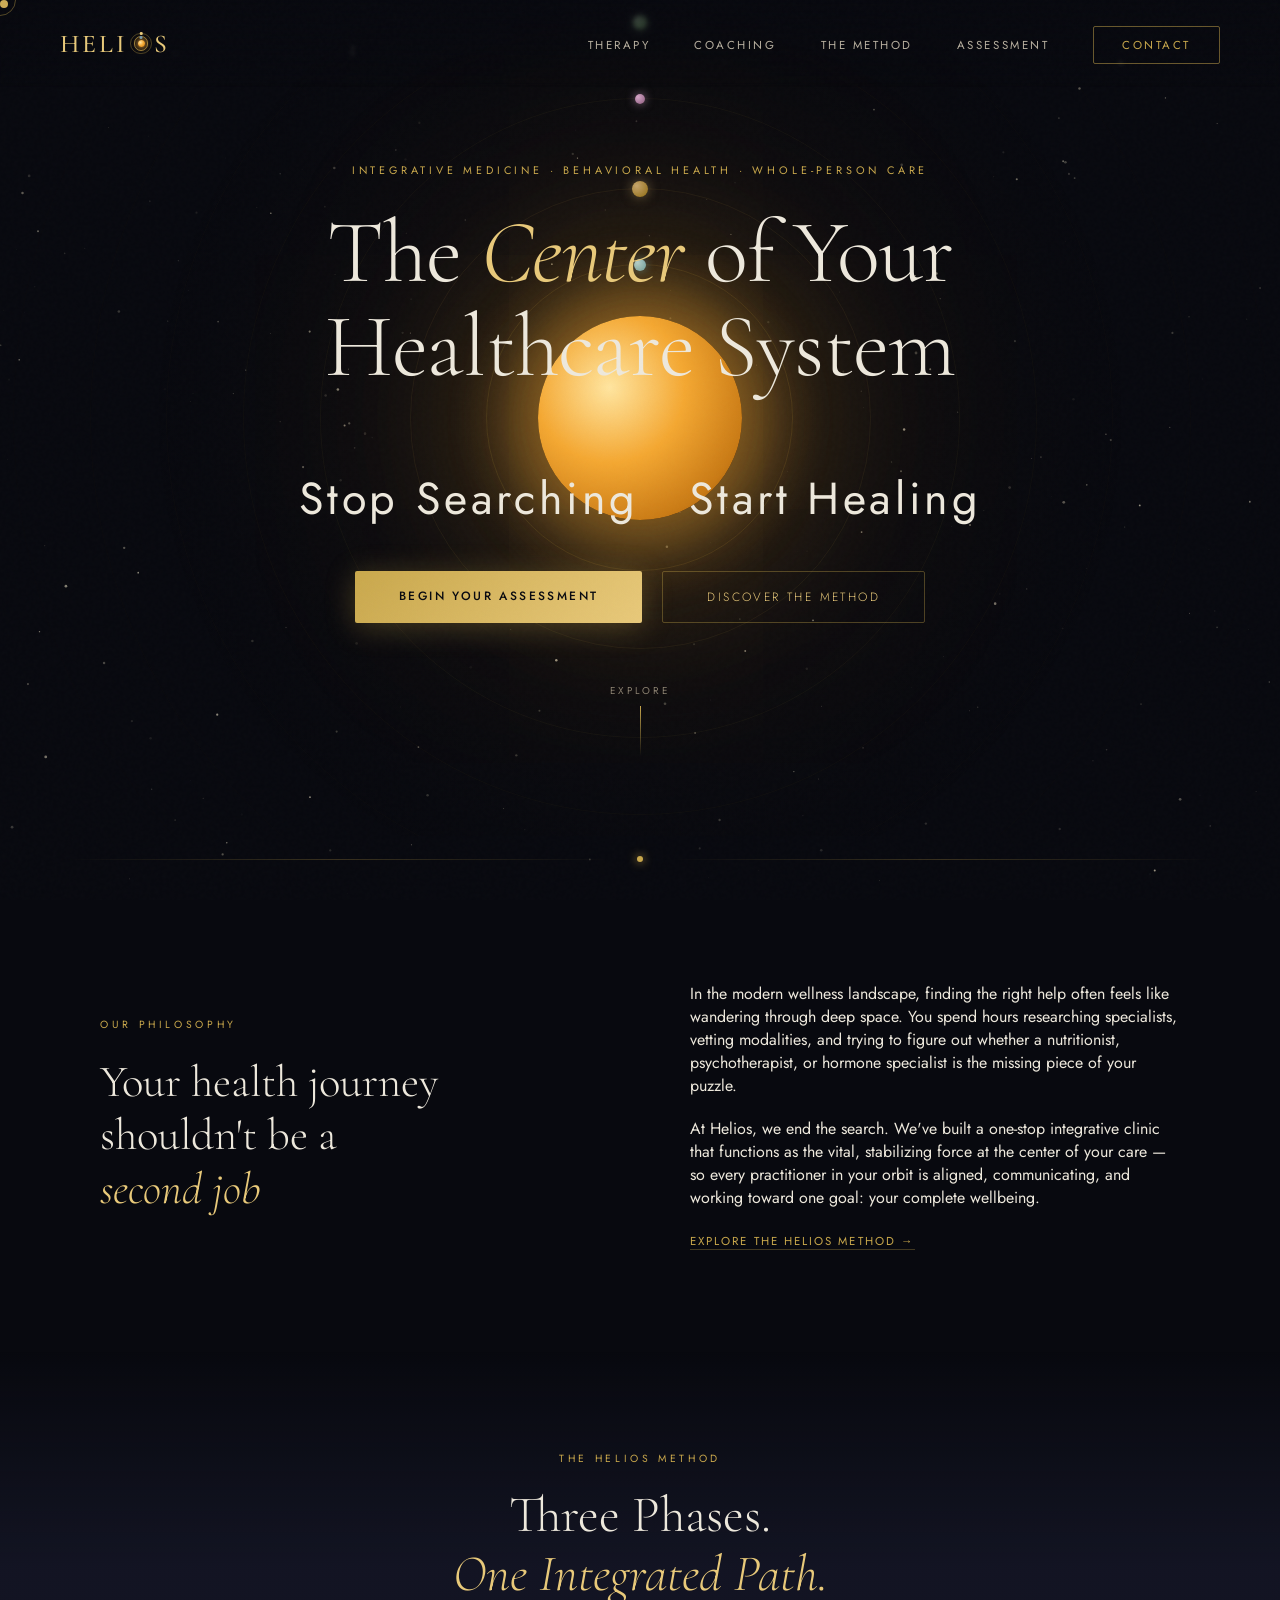
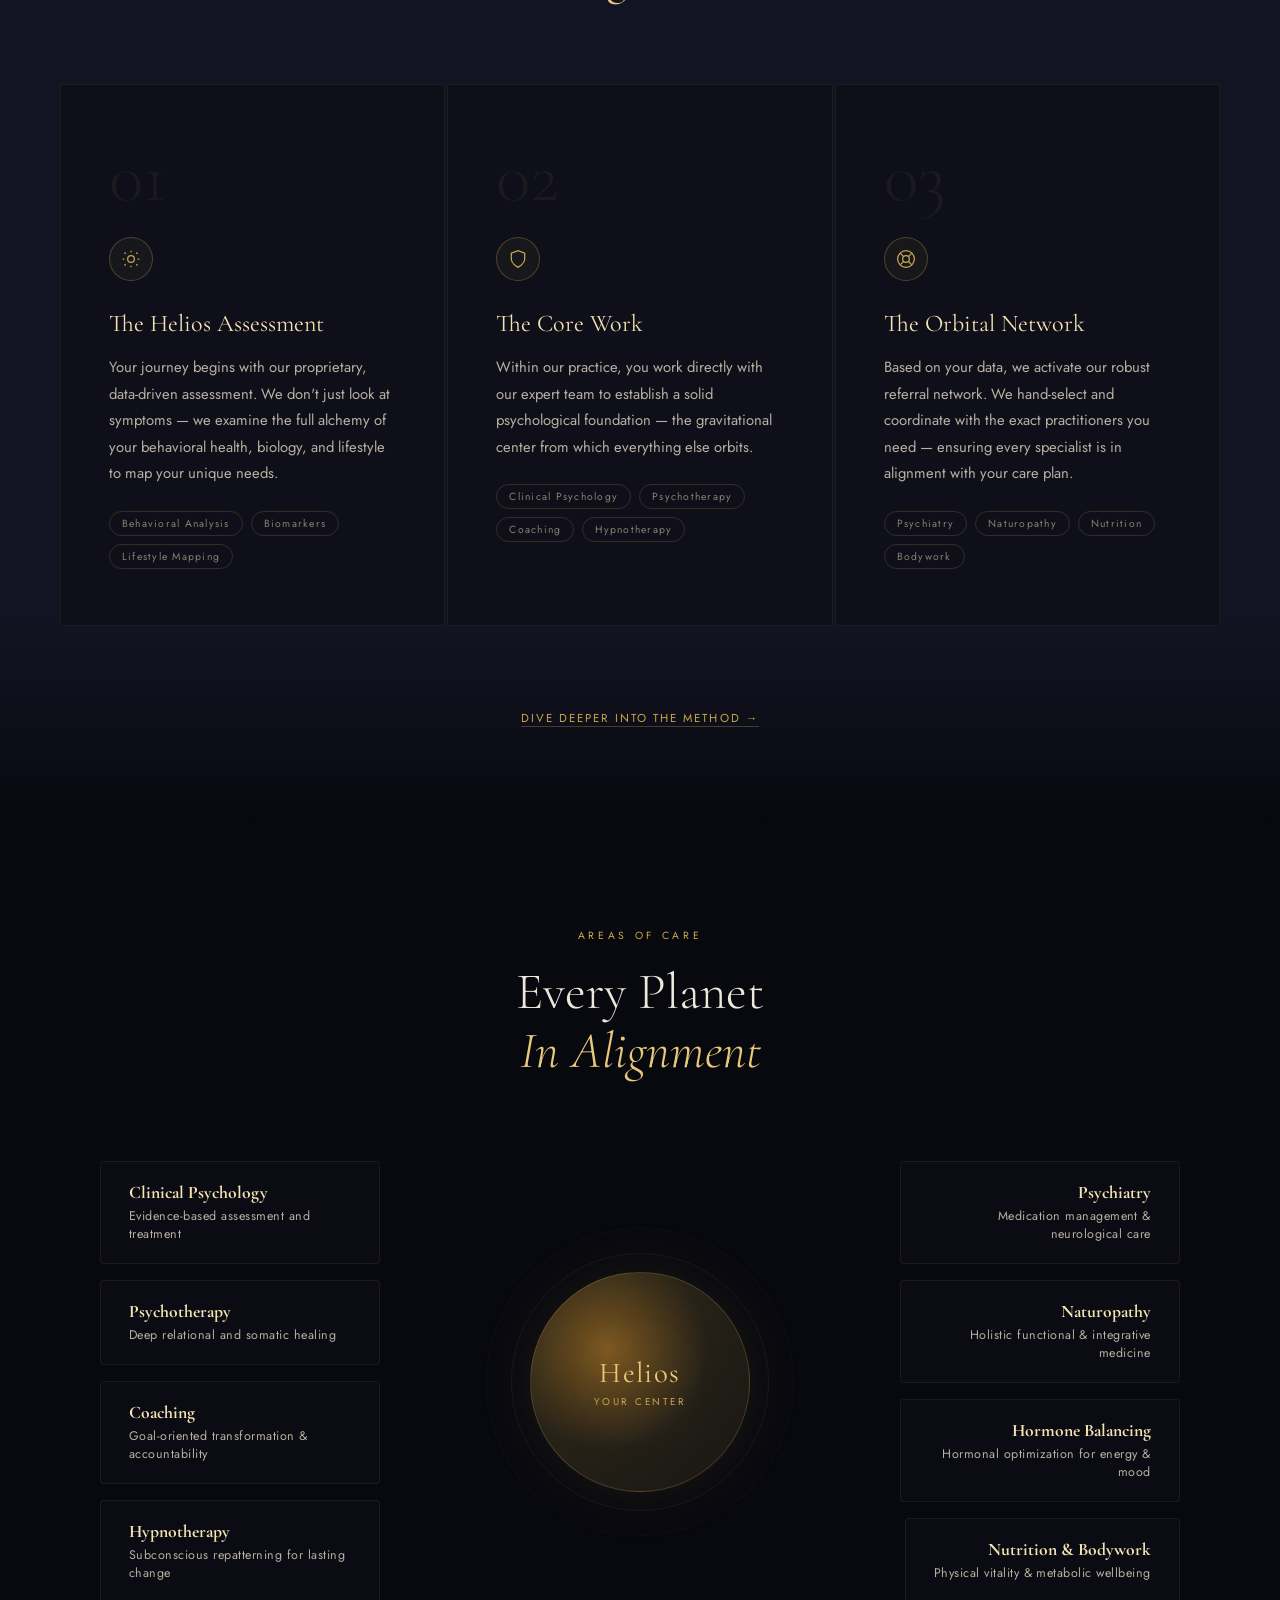
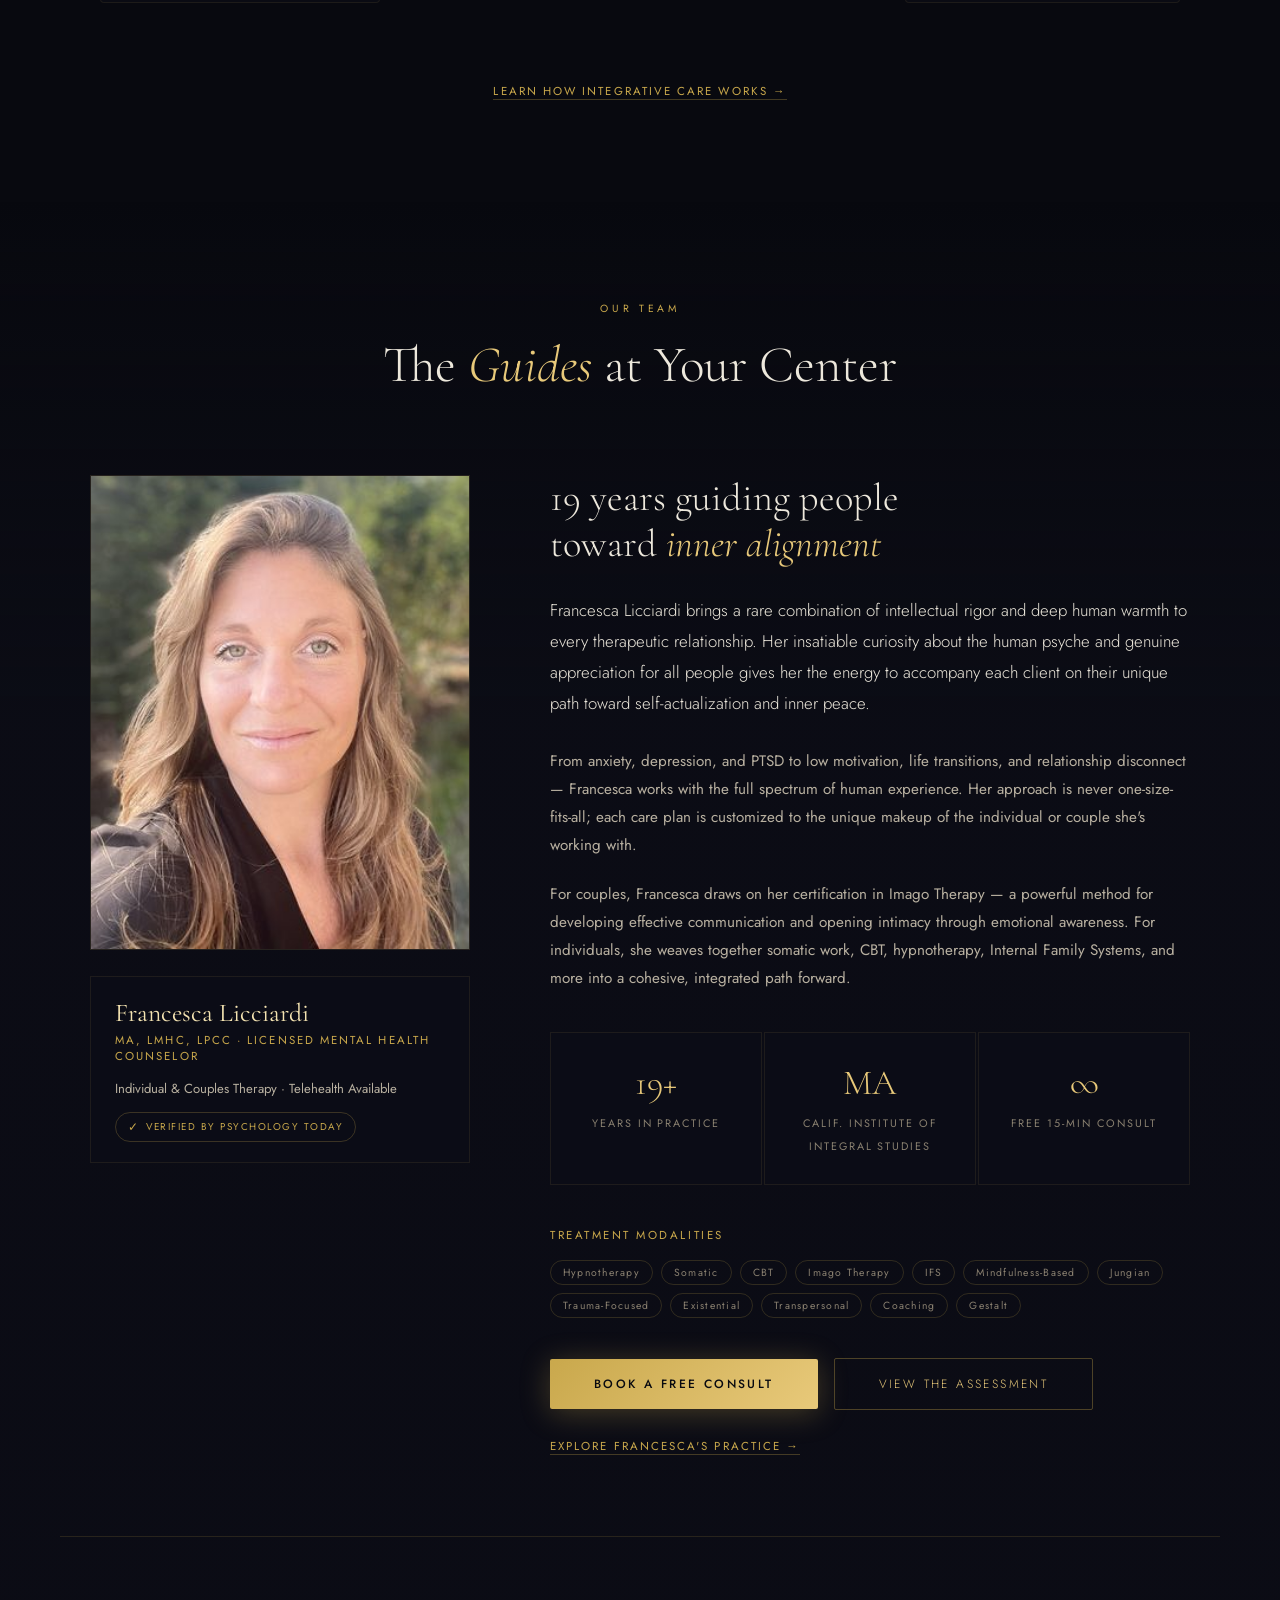
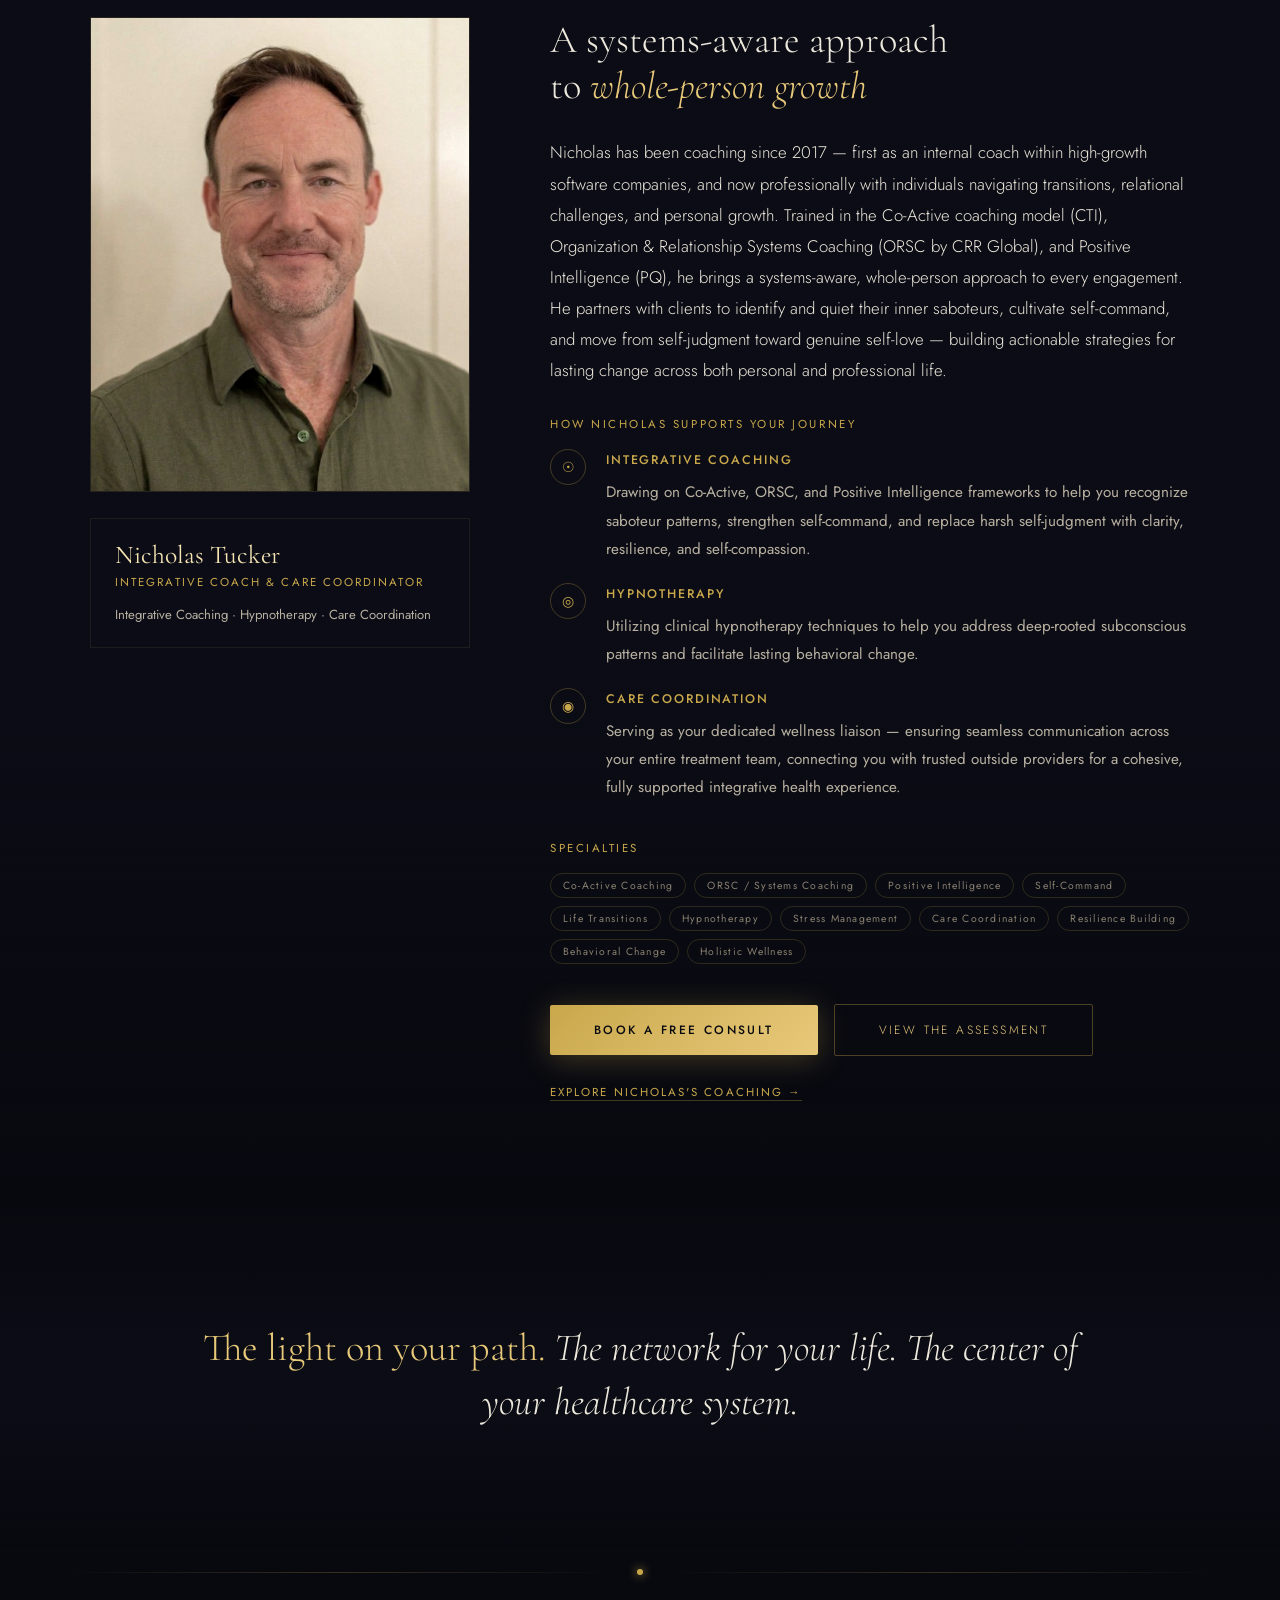
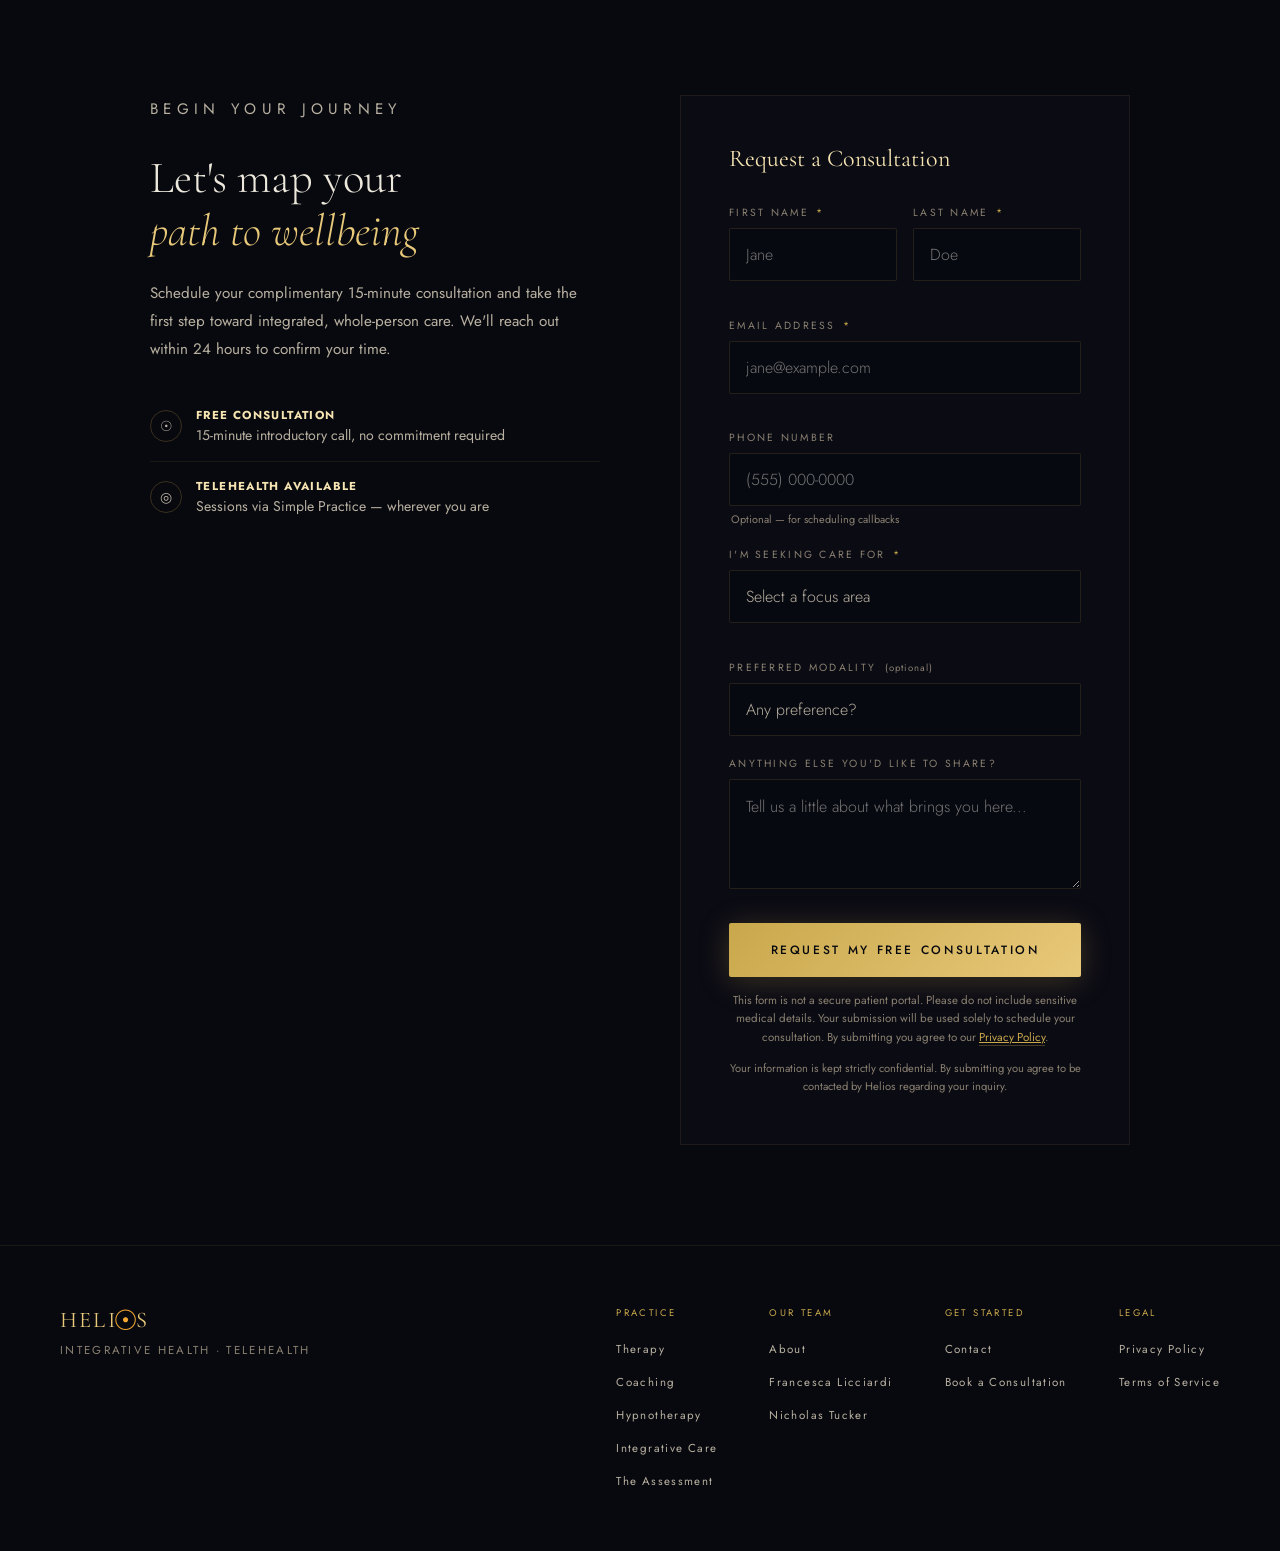
==== commit 3c3d58d5: "feat(wordmark): replace static ☉ glyph with animated two-orbit logo Swaps the plain HELI☉S text mark" ====
--- a/index.html
+++ b/index.html
@@ -76,7 +76,7 @@
 
 <!-- NAV -->
 <nav>
-  <a href="/" class="nav-logo">HELI<span>☉</span>S</a>
+  <a href="/" class="nav-logo">HELI<span class="logo-icon"><span class="logo-sun"></span><span class="logo-orbit logo-orbit-1"><span class="logo-planet logo-planet-1"></span></span><span class="logo-orbit logo-orbit-2"><span class="logo-planet logo-planet-2"></span></span></span>S</a>
   <ul class="nav-links">
     <li><a href="/therapy">Therapy</a></li>
     <li><a href="/coaching">Coaching</a></li>
--- a/styles.css
+++ b/styles.css
@@ -53,17 +53,17 @@
   backdrop-filter: blur(12px);
   box-shadow: 0 1px 0 rgba(201,168,76,0.08);
 }
-.nav-logo { font-family:'Cormorant Garamond',serif;font-size:1.6rem;font-weight:500;letter-spacing:0.12em;color:var(--gold-light);text-decoration:none; }
-.nav-logo span {
-  color: var(--sun);
-  font-size: 1.25em;
-  line-height: 1;
-  vertical-align: top;
-  position: relative;
-  top: 0.05em;
-  margin-left: -0.13em;
-  letter-spacing: -0.07em;
-}
+.nav-logo { font-family:'Cormorant Garamond',serif;font-size:1.6rem;font-weight:500;letter-spacing:0.12em;color:var(--gold-light);text-decoration:none;display:flex;align-items:center; }
+.logo-icon { position:relative;width:1em;height:1em;flex-shrink:0;display:inline-flex;align-items:center;justify-content:center;margin:0 0.01em; }
+.logo-sun { position:absolute;width:28%;height:28%;border-radius:50%;background:radial-gradient(circle at 35% 35%,#FFE5A0,#F4A832 50%,#C97A15);box-shadow:0 0 4px 2px rgba(244,168,50,0.55);z-index:1;animation:logo-pulse 4s ease-in-out infinite; }
+.logo-orbit { position:absolute;border-radius:50%;top:0;left:0;right:0;bottom:0;margin:auto; }
+.logo-orbit-1 { width:55%;height:55%;border:1px solid rgba(201,168,76,0.7);animation:logo-spin 6s linear infinite; }
+.logo-orbit-2 { width:85%;height:85%;border:1px solid rgba(201,168,76,0.35);animation:logo-spin 14s linear infinite reverse; }
+.logo-planet { position:absolute;border-radius:50%;top:-1.5px;left:50%;transform:translateX(-50%); }
+.logo-planet-1 { width:3px;height:3px;background:#5B99CC; }
+.logo-planet-2 { width:2.5px;height:2.5px;background:#E8C97A;top:-1.25px; }
+@keyframes logo-spin { from{transform:rotate(0deg)} to{transform:rotate(360deg)} }
+@keyframes logo-pulse { 0%,100%{box-shadow:0 0 3px 1px rgba(244,168,50,0.5)} 50%{box-shadow:0 0 6px 3px rgba(244,168,50,0.75)} }
 .nav-links { display:flex;gap:44px;list-style:none; }
 .nav-links a { text-decoration:none;color:var(--text-dim);font-size:0.72rem;letter-spacing:0.22em;text-transform:uppercase;transition:color 0.3s; }
 .nav-links a:hover { color:var(--gold-light); }
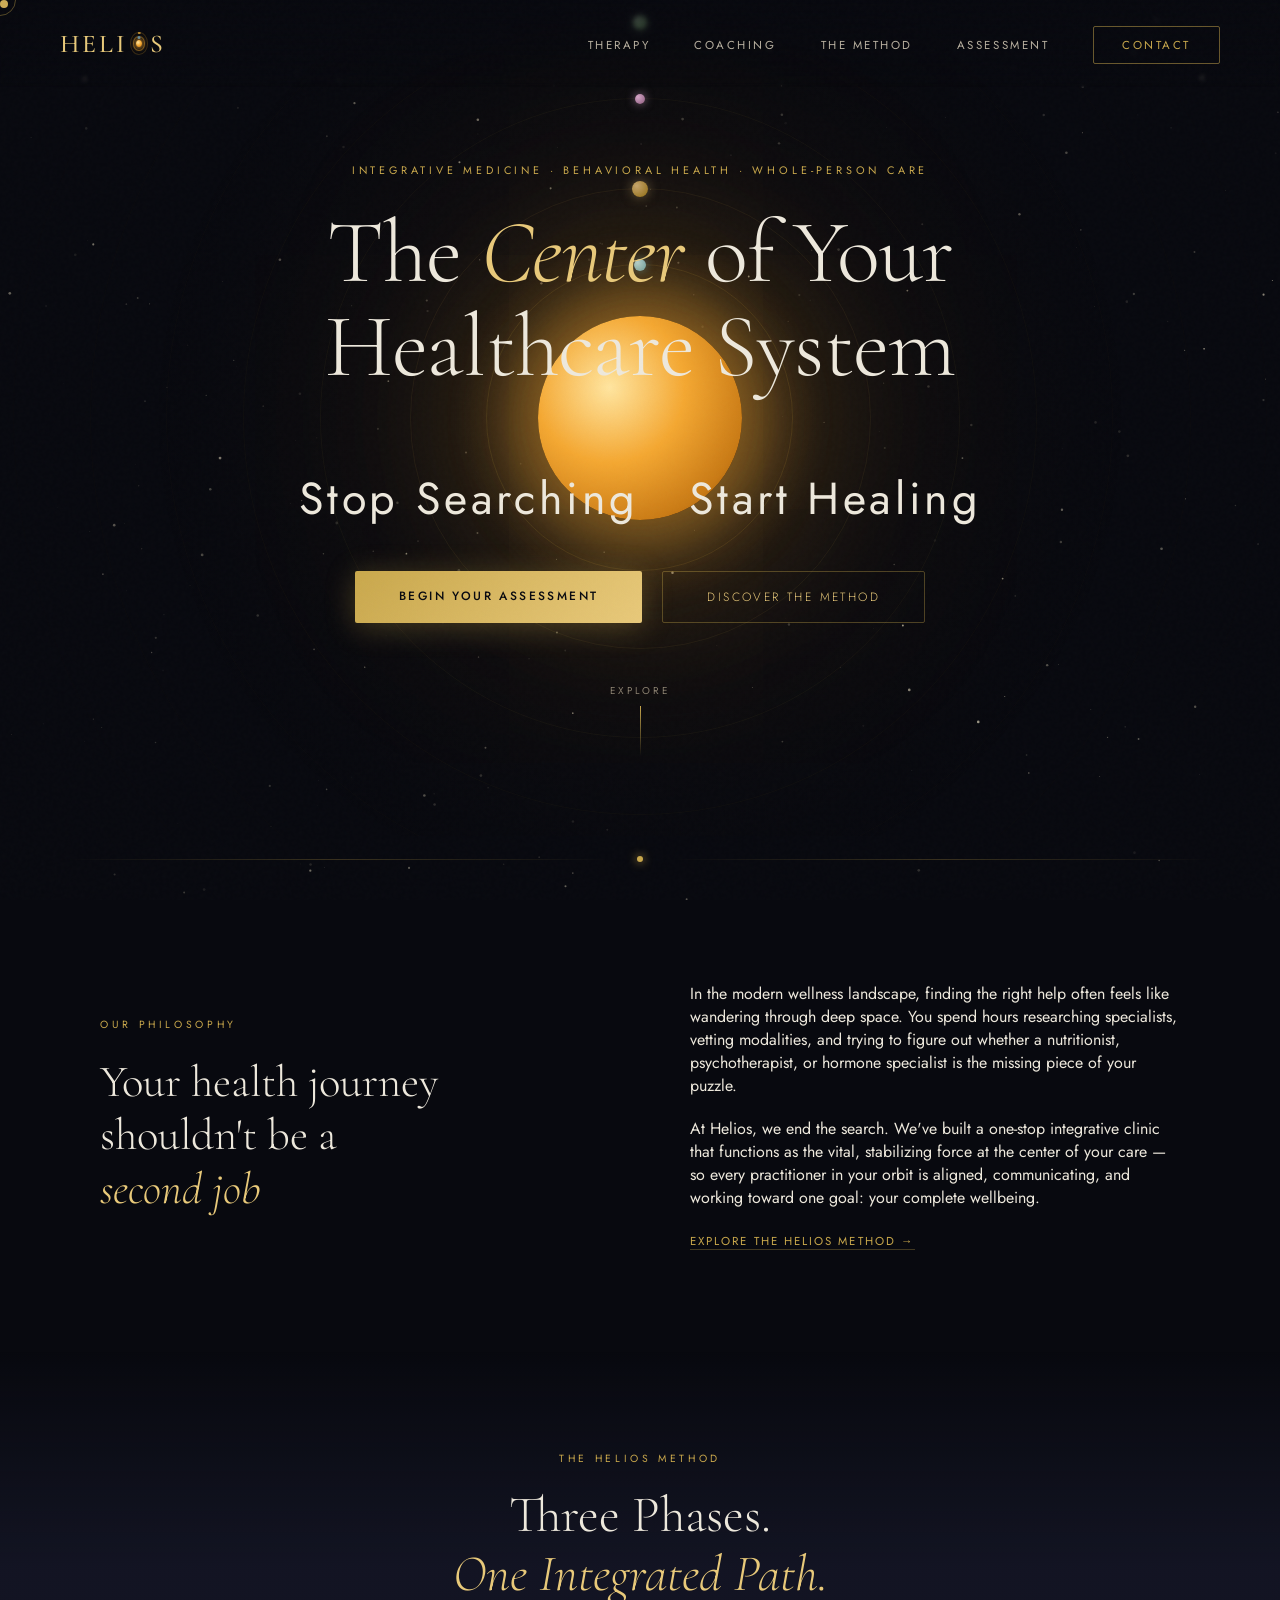
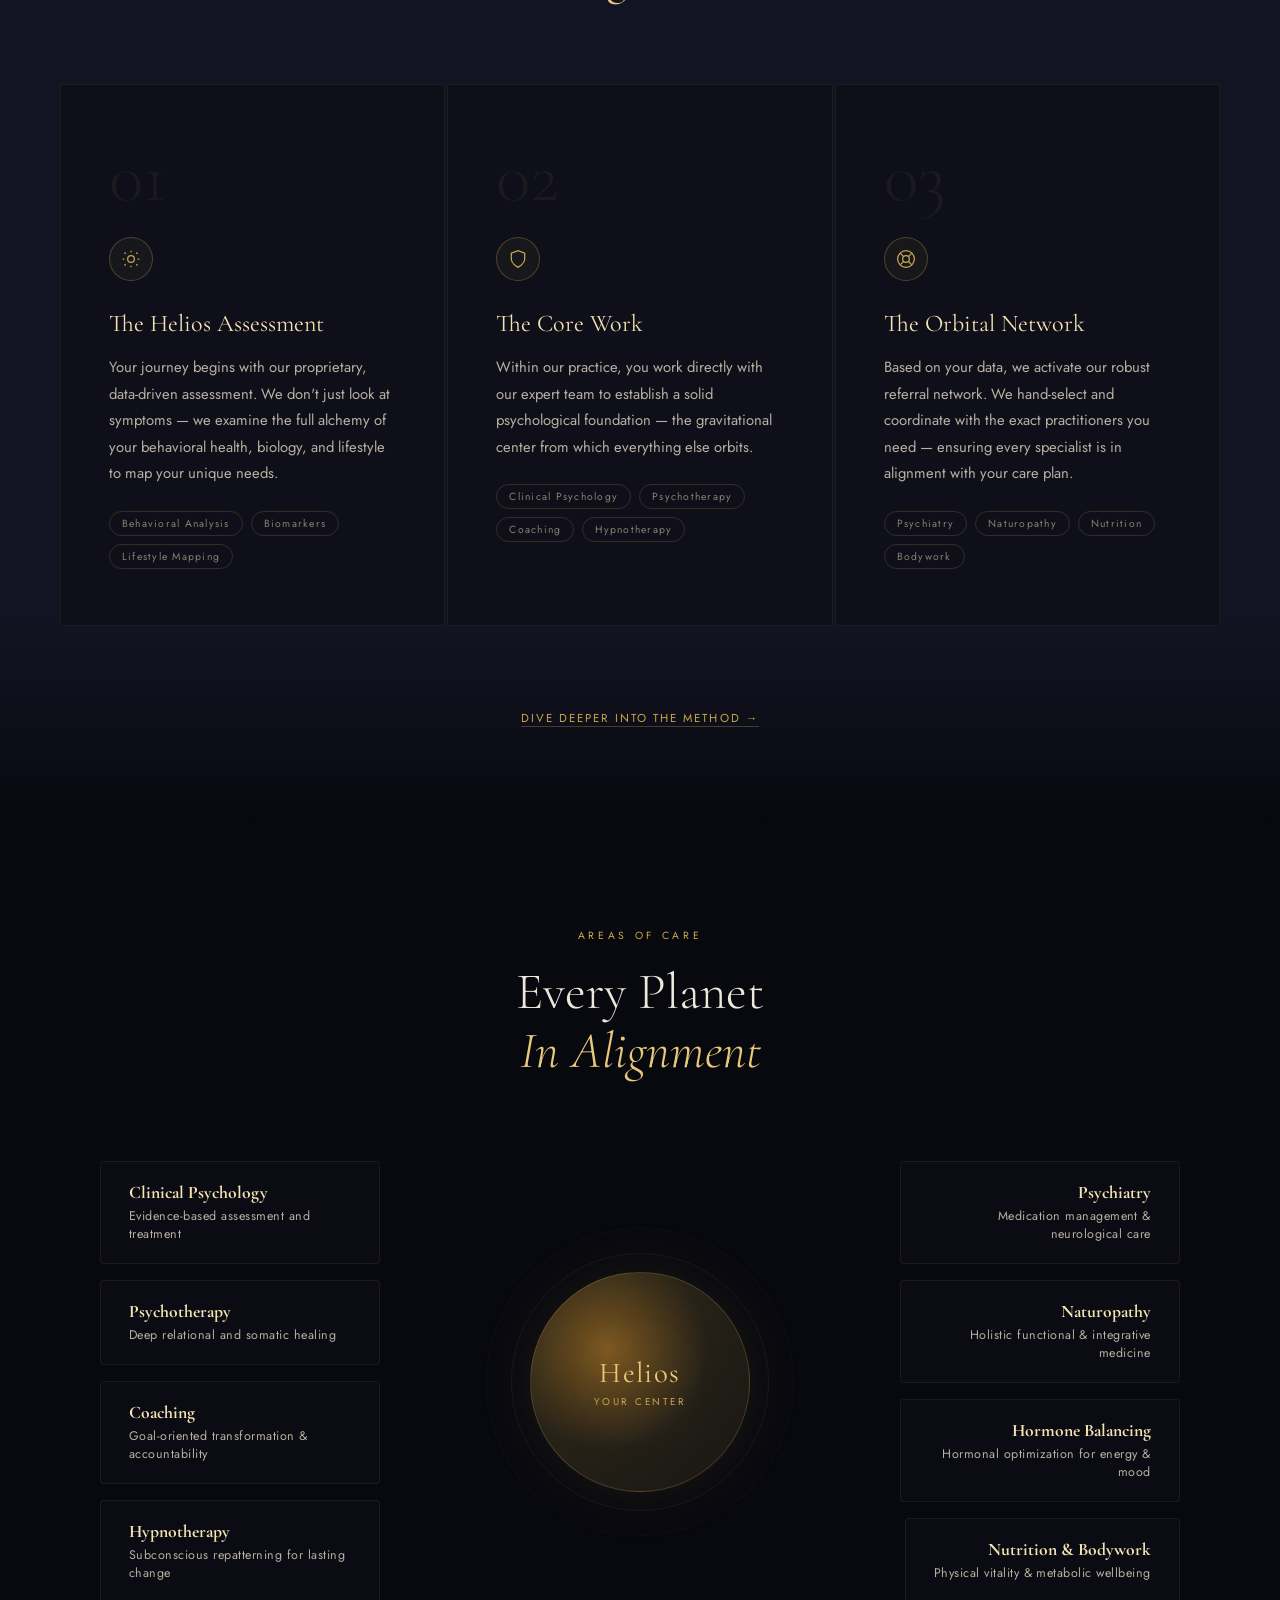
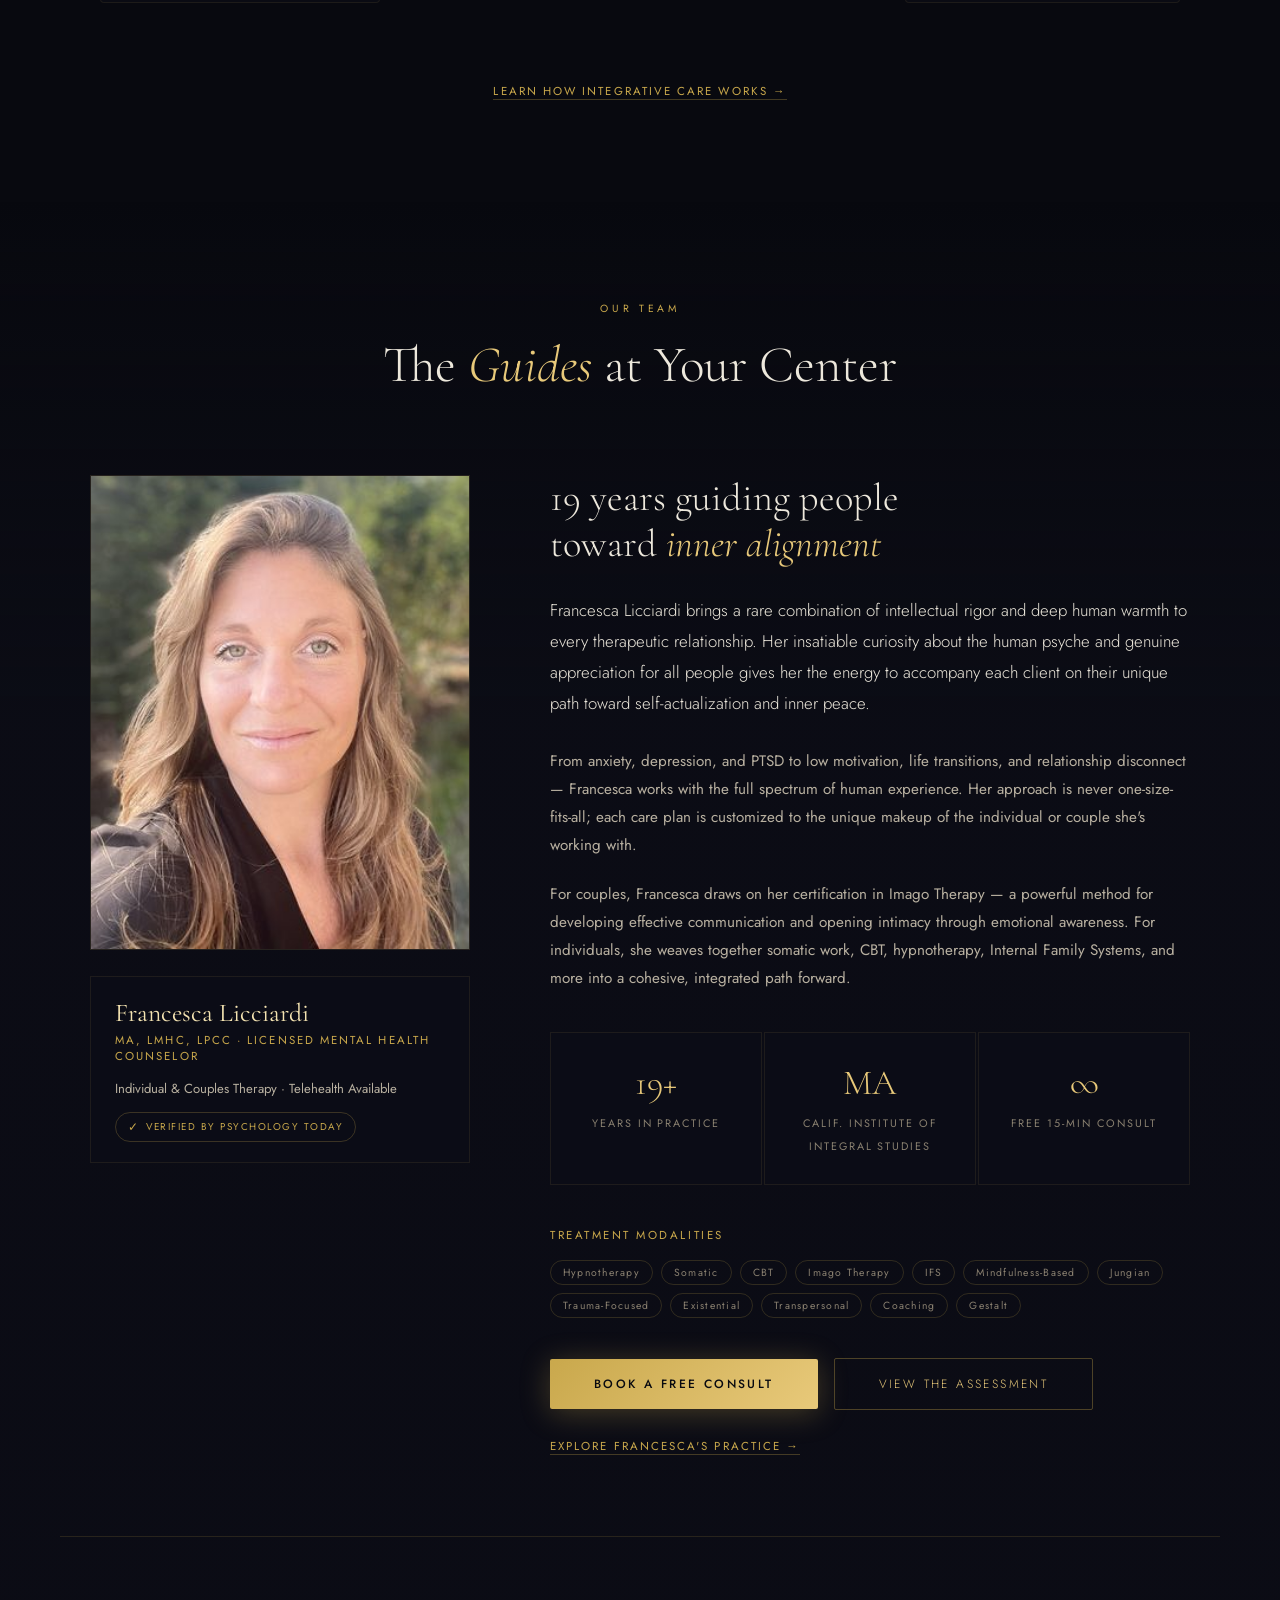
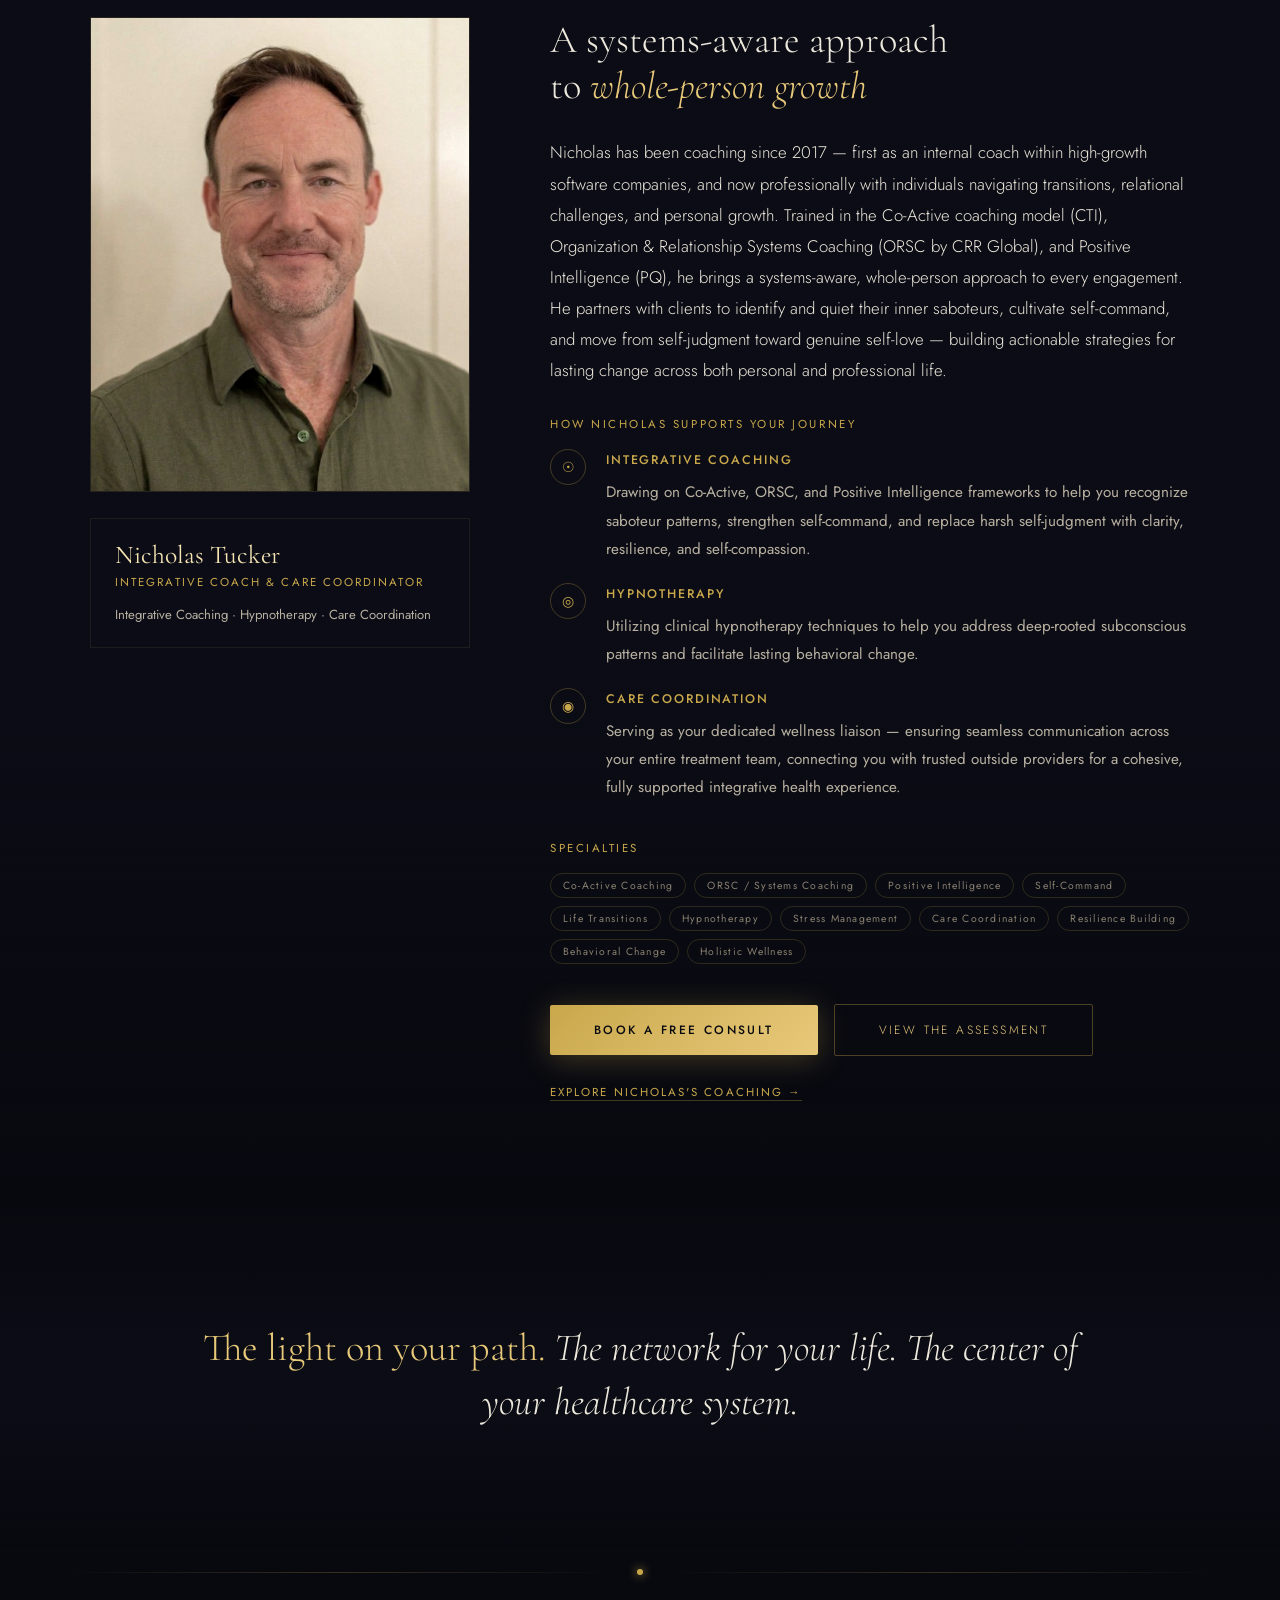
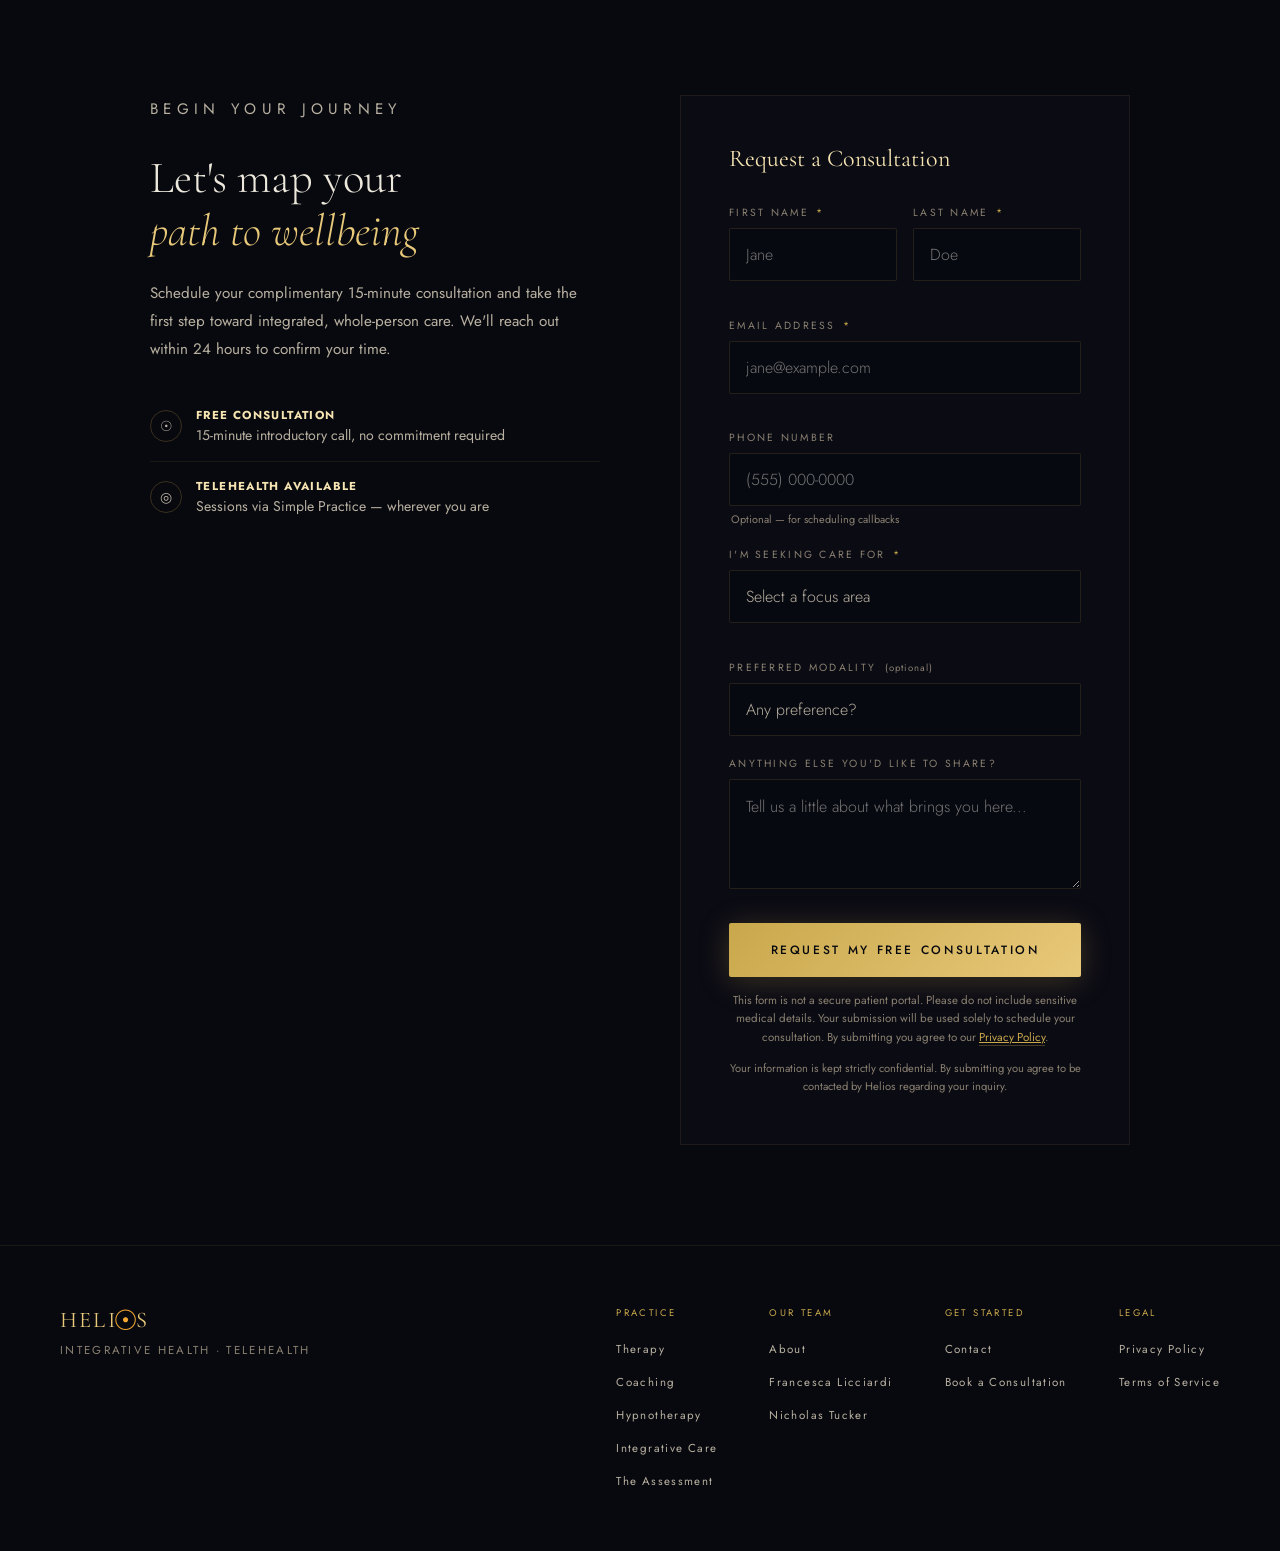
==== commit f70d92e6: "refactor(wordmark): migrate to reference BEM spec from helios-scheme/wordmark.css Replaces ad-hoc cl" ====
--- a/index.html
+++ b/index.html
@@ -76,7 +76,7 @@
 
 <!-- NAV -->
 <nav>
-  <a href="/" class="nav-logo">HELI<span class="logo-icon"><span class="logo-sun"></span><span class="logo-orbit logo-orbit-1"><span class="logo-planet logo-planet-1"></span></span><span class="logo-orbit logo-orbit-2"><span class="logo-planet logo-planet-2"></span></span></span>S</a>
+  <a href="/" class="nav-logo helios-wordmark">HELI<span class="helios-wordmark__icon" aria-hidden="true"><span class="helios-wordmark__sun"></span><span class="helios-wordmark__orbit helios-wordmark__orbit--1"><span class="helios-wordmark__planet helios-wordmark__planet--1"></span></span><span class="helios-wordmark__orbit helios-wordmark__orbit--2"><span class="helios-wordmark__planet helios-wordmark__planet--2"></span></span></span>S</a>
   <ul class="nav-links">
     <li><a href="/therapy">Therapy</a></li>
     <li><a href="/coaching">Coaching</a></li>
--- a/styles.css
+++ b/styles.css
@@ -53,17 +53,20 @@
   backdrop-filter: blur(12px);
   box-shadow: 0 1px 0 rgba(201,168,76,0.08);
 }
-.nav-logo { font-family:'Cormorant Garamond',serif;font-size:1.6rem;font-weight:500;letter-spacing:0.12em;color:var(--gold-light);text-decoration:none;display:flex;align-items:center; }
-.logo-icon { position:relative;width:1em;height:1em;flex-shrink:0;display:inline-flex;align-items:center;justify-content:center;margin:0 0.01em; }
-.logo-sun { position:absolute;width:28%;height:28%;border-radius:50%;background:radial-gradient(circle at 35% 35%,#FFE5A0,#F4A832 50%,#C97A15);box-shadow:0 0 4px 2px rgba(244,168,50,0.55);z-index:1;animation:logo-pulse 4s ease-in-out infinite; }
-.logo-orbit { position:absolute;border-radius:50%;top:0;left:0;right:0;bottom:0;margin:auto; }
-.logo-orbit-1 { width:55%;height:55%;border:1px solid rgba(201,168,76,0.7);animation:logo-spin 6s linear infinite; }
-.logo-orbit-2 { width:85%;height:85%;border:1px solid rgba(201,168,76,0.35);animation:logo-spin 14s linear infinite reverse; }
-.logo-planet { position:absolute;border-radius:50%;top:-1.5px;left:50%;transform:translateX(-50%); }
-.logo-planet-1 { width:3px;height:3px;background:#5B99CC; }
-.logo-planet-2 { width:2.5px;height:2.5px;background:#E8C97A;top:-1.25px; }
-@keyframes logo-spin { from{transform:rotate(0deg)} to{transform:rotate(360deg)} }
-@keyframes logo-pulse { 0%,100%{box-shadow:0 0 3px 1px rgba(244,168,50,0.5)} 50%{box-shadow:0 0 6px 3px rgba(244,168,50,0.75)} }
+.nav-logo { font-family:'Cormorant Garamond',serif;font-size:1.6rem;font-weight:500;letter-spacing:0.12em;color:var(--gold-light);text-decoration:none; }
+/* ---- WORDMARK ANIMATION (helios-scheme/wordmark.css) ---- */
+.helios-wordmark { display:inline-flex;align-items:center; }
+.helios-wordmark__icon { position:relative;width:0.82em;height:1em;flex-shrink:0;display:inline-flex;align-items:center;justify-content:center;margin:0 0.01em; }
+.helios-wordmark__sun { position:absolute;width:28%;height:28%;border-radius:50%;background:radial-gradient(circle at 35% 35%,#FFE5A0,#F4A832 50%,#C97A15);box-shadow:0 0 4px 2px rgba(244,168,50,0.55);z-index:1;animation:helios-sun-pulse 4s ease-in-out infinite; }
+.helios-wordmark__orbit { position:absolute;border-radius:50%;top:0;left:0;right:0;bottom:0;margin:auto; }
+.helios-wordmark__orbit--1 { width:55%;height:55%;border:1px solid rgba(154,111,32,0.65);animation:helios-orbit-spin 6s linear infinite; }
+.helios-wordmark__orbit--2 { width:88%;height:88%;border:1px solid rgba(154,111,32,0.30);animation:helios-orbit-spin 14s linear infinite reverse; }
+.helios-wordmark__planet { position:absolute;border-radius:50%;left:50%;transform:translateX(-50%); }
+.helios-wordmark__planet--1 { width:3px;height:3px;top:-1.5px;background:#4A88B5; }
+.helios-wordmark__planet--2 { width:2.5px;height:2.5px;top:-1.25px;background:#B8882E; }
+@keyframes helios-orbit-spin { from{transform:rotate(0deg)} to{transform:rotate(360deg)} }
+@keyframes helios-sun-pulse { 0%,100%{box-shadow:0 0 4px 2px rgba(244,168,50,0.55)} 50%{box-shadow:0 0 7px 4px rgba(244,168,50,0.80)} }
+@media (prefers-reduced-motion:reduce) { .helios-wordmark__sun,.helios-wordmark__orbit--1,.helios-wordmark__orbit--2 { animation:none; } }
 .nav-links { display:flex;gap:44px;list-style:none; }
 .nav-links a { text-decoration:none;color:var(--text-dim);font-size:0.72rem;letter-spacing:0.22em;text-transform:uppercase;transition:color 0.3s; }
 .nav-links a:hover { color:var(--gold-light); }
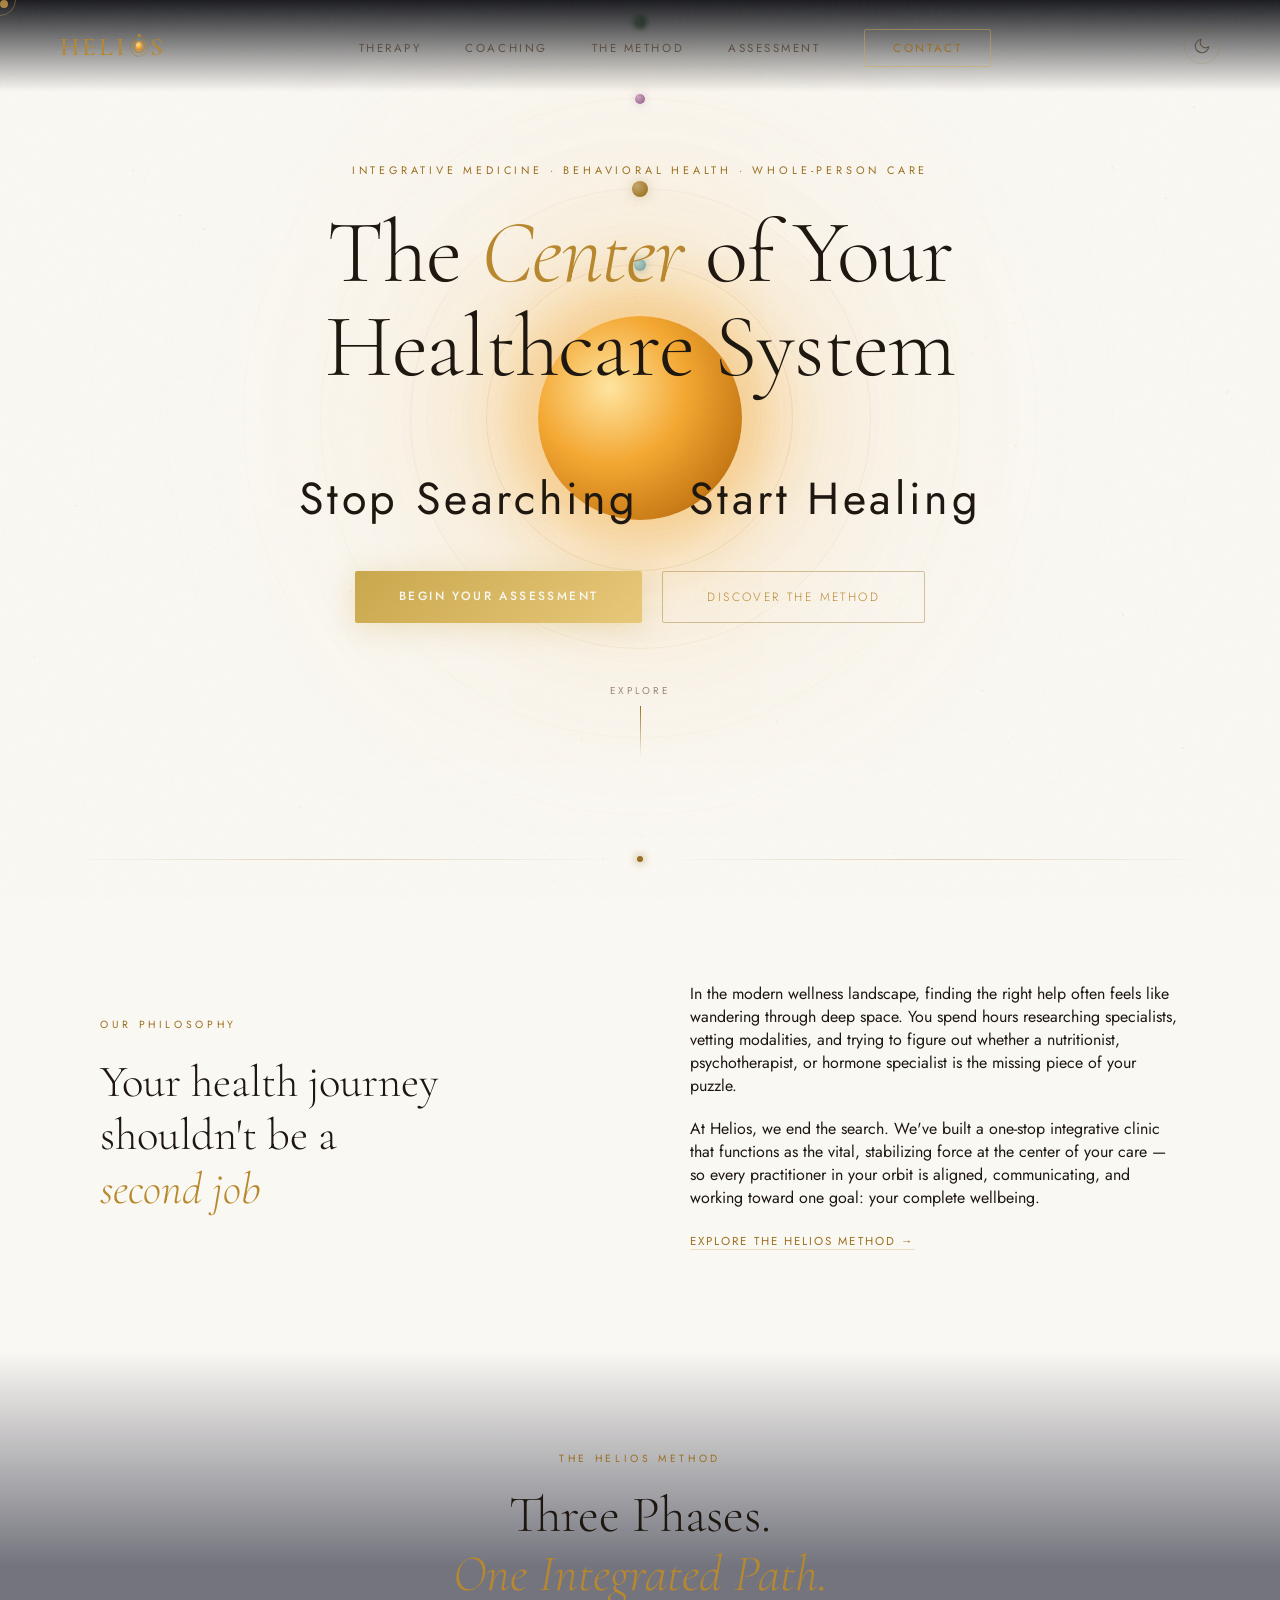
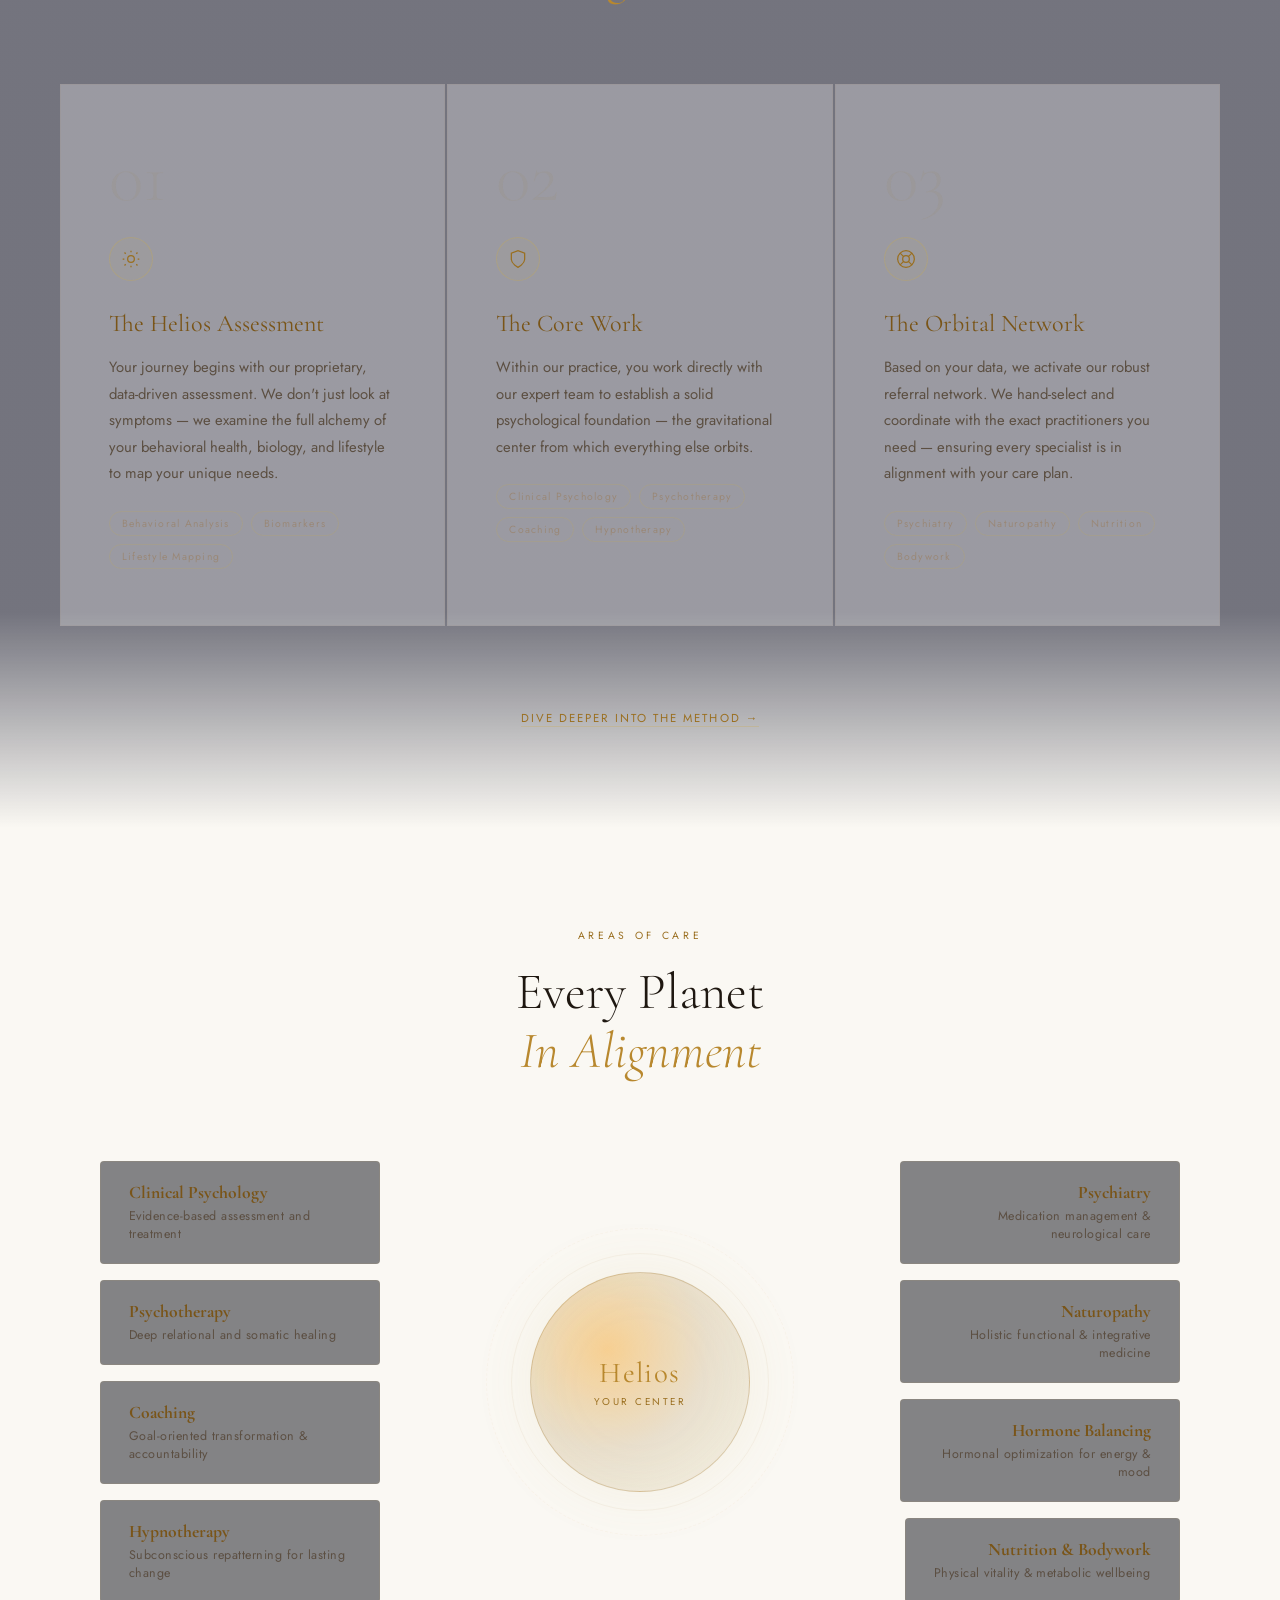
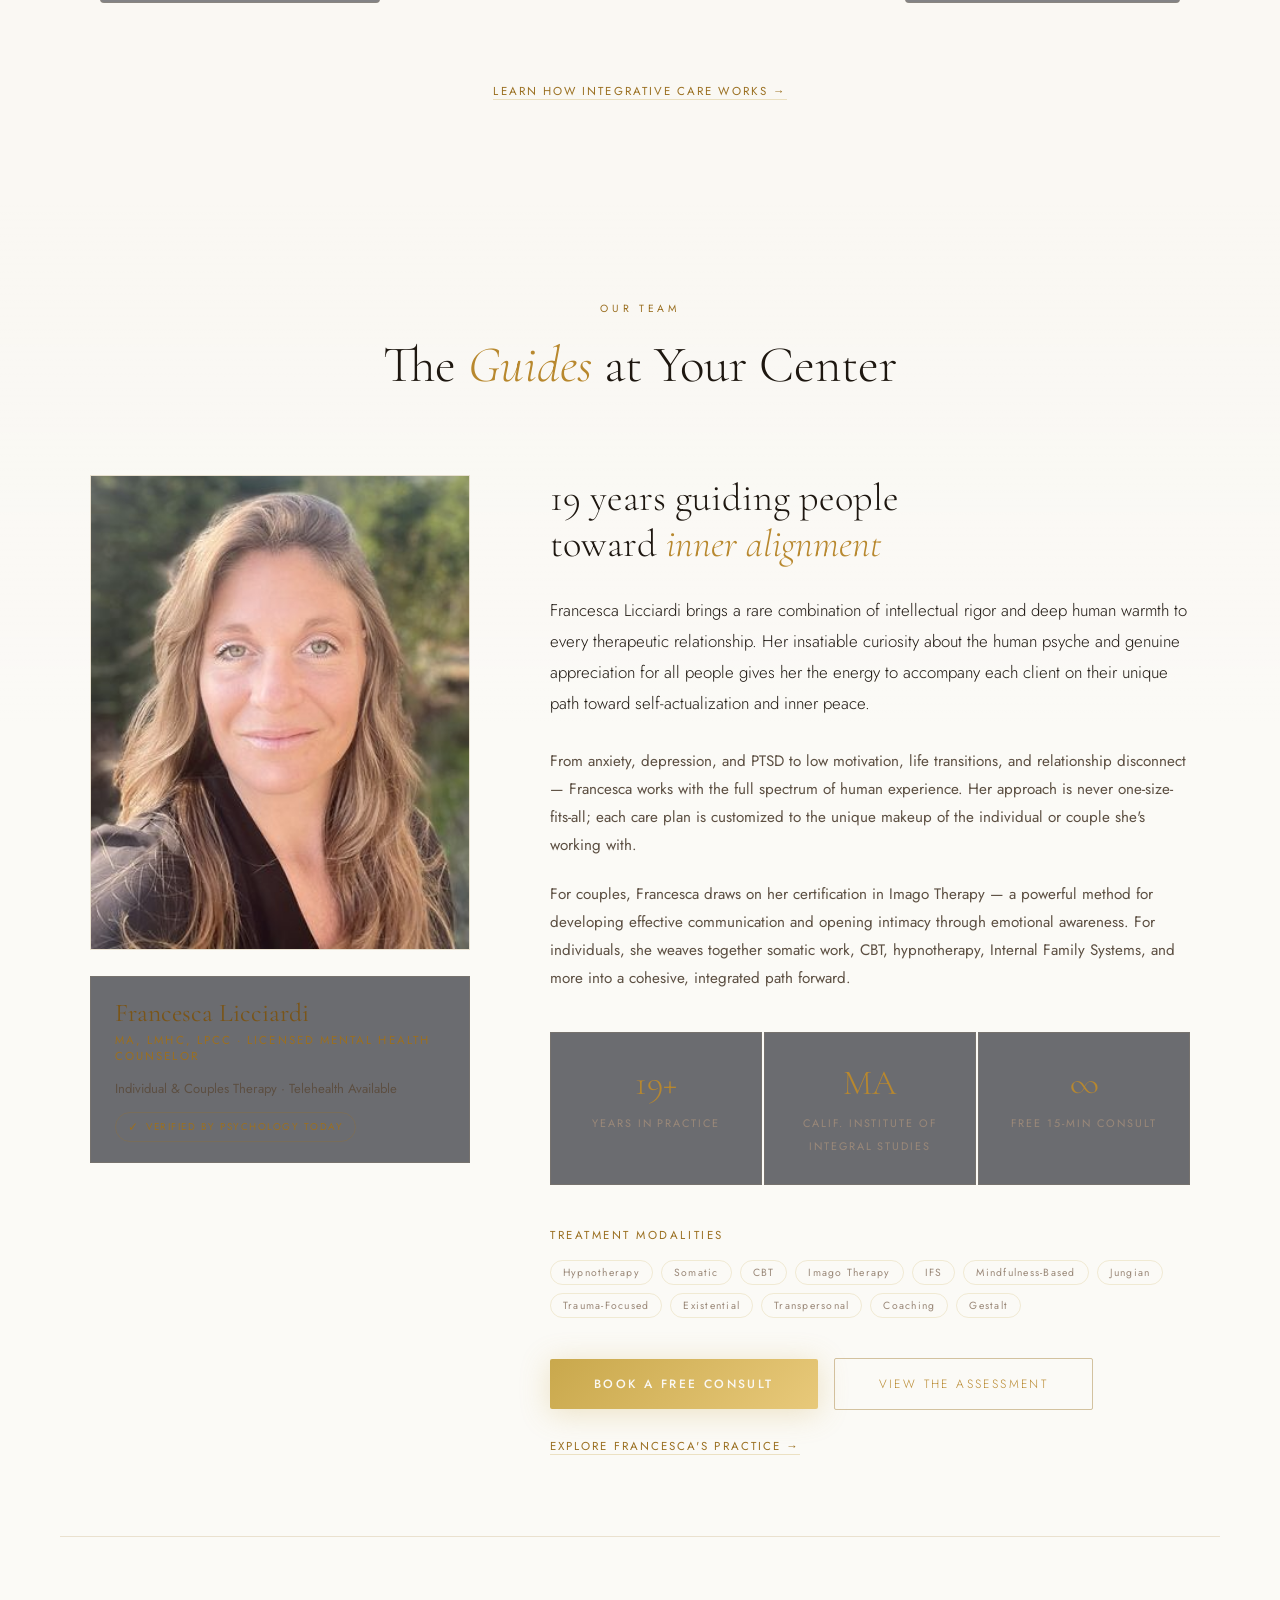
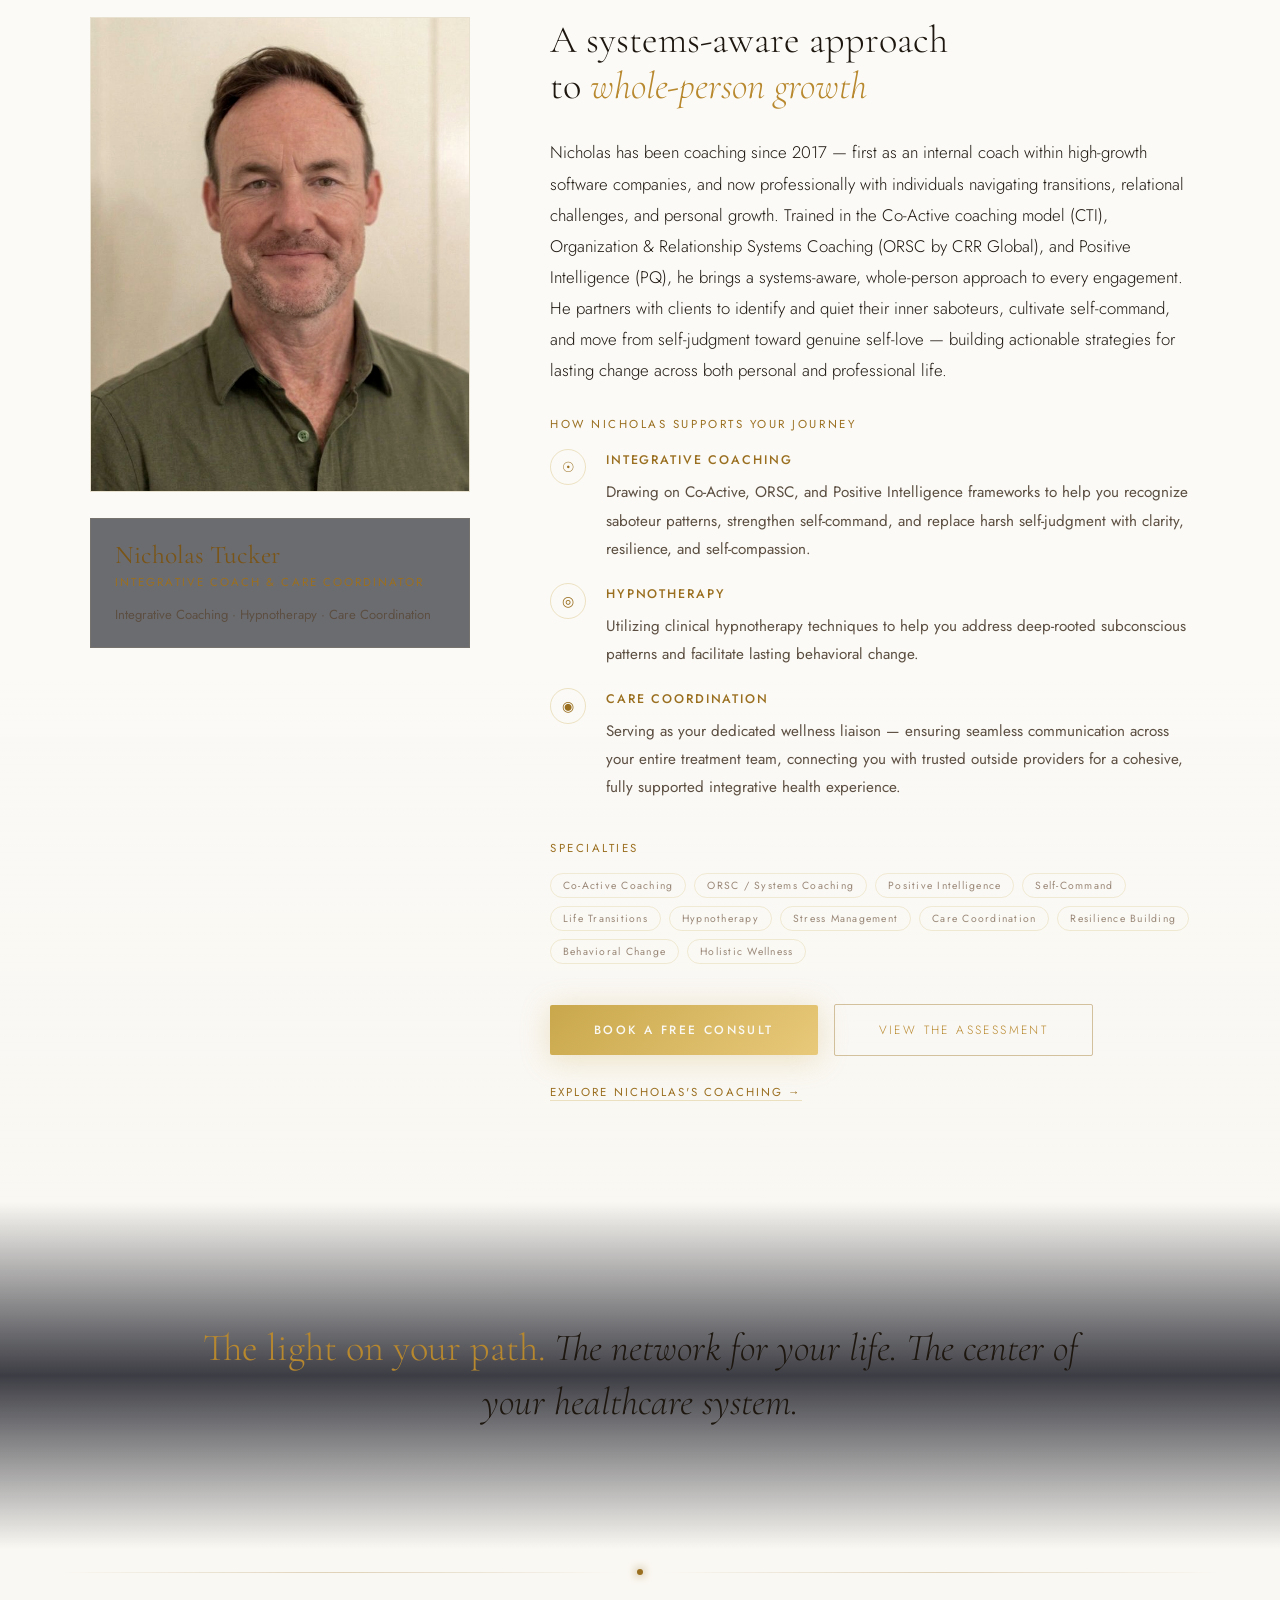
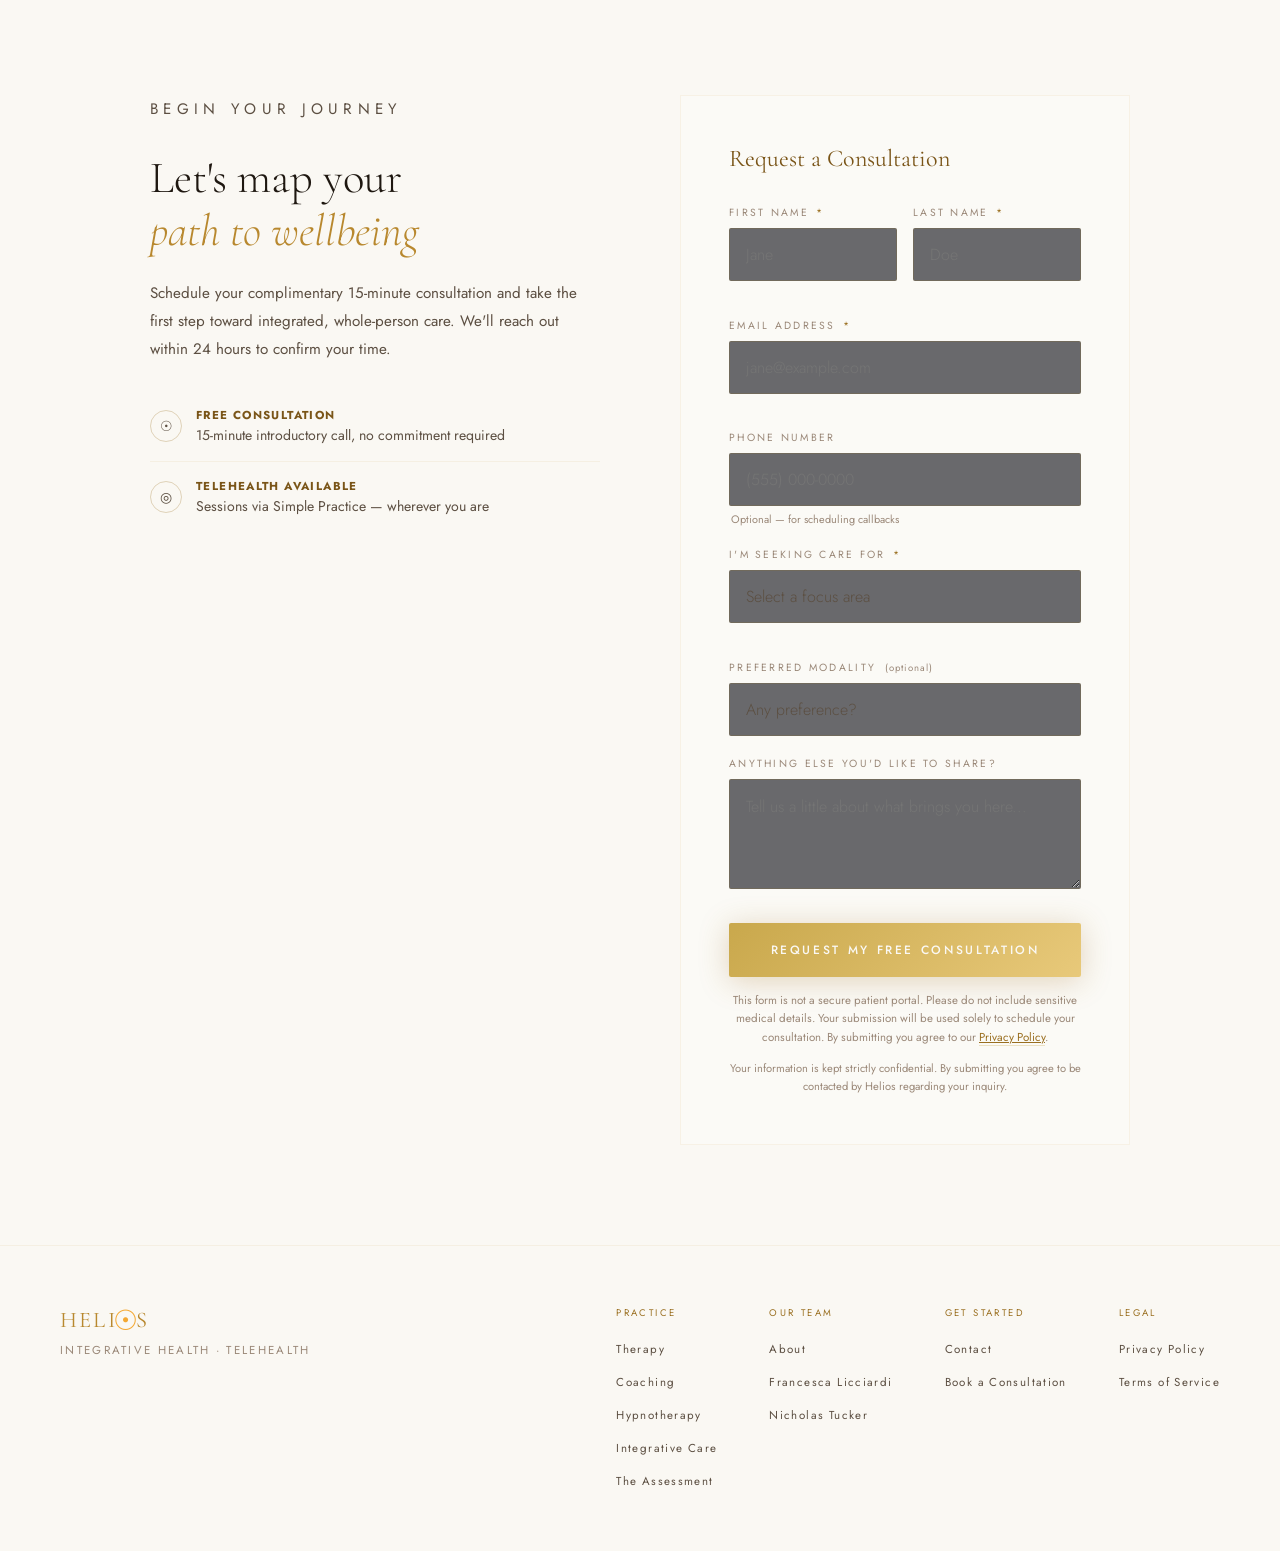
==== commit 5c121c73: "feat(ui): add dark/light theme toggle with localStorage and FOUC prevention" ====
--- a/index.html
+++ b/index.html
@@ -2,6 +2,7 @@
 <html lang="en">
 <head>
 <meta charset="UTF-8">
+<script>(function(){try{var t=localStorage.getItem('helios-theme')||'light';document.documentElement.setAttribute('data-theme',t);}catch(e){document.documentElement.setAttribute('data-theme','light');}})()</script>
 <meta name="viewport" content="width=device-width, initial-scale=1.0">
 <title>Helios — Integrative Health &amp; Behavioral Wellness | Telehealth</title>
 
@@ -84,6 +85,10 @@
     <li><a href="/assessment">Assessment</a></li>
     <li><a href="/contact" class="nav-cta">Contact</a></li>
   </ul>
+  <button class="theme-toggle" id="themeToggle" aria-label="Switch to dark theme" title="Toggle theme">
+    <svg class="theme-icon theme-icon--moon" width="18" height="18" viewBox="0 0 24 24" fill="none" stroke="currentColor" stroke-width="1.5" stroke-linecap="round" stroke-linejoin="round" aria-hidden="true"><path d="M21 12.79A9 9 0 1 1 11.21 3 7 7 0 0 0 21 12.79z"/></svg>
+    <svg class="theme-icon theme-icon--sun" width="18" height="18" viewBox="0 0 24 24" fill="none" stroke="currentColor" stroke-width="1.5" stroke-linecap="round" stroke-linejoin="round" aria-hidden="true"><circle cx="12" cy="12" r="5"/><line x1="12" y1="1" x2="12" y2="3"/><line x1="12" y1="21" x2="12" y2="23"/><line x1="4.22" y1="4.22" x2="5.64" y2="5.64"/><line x1="18.36" y1="18.36" x2="19.78" y2="19.78"/><line x1="1" y1="12" x2="3" y2="12"/><line x1="21" y1="12" x2="23" y2="12"/><line x1="4.22" y1="19.78" x2="5.64" y2="18.36"/><line x1="18.36" y1="5.64" x2="19.78" y2="4.22"/></svg>
+  </button>
   <div class="hamburger" id="hamburger" onclick="toggleMenu()" aria-label="Open navigation menu" aria-expanded="false" role="button" tabindex="0">
     <span></span><span></span><span></span>
   </div>
@@ -98,6 +103,11 @@
   <a href="/assessment" onclick="toggleMenu()">Assessment</a>
   <a href="/contact" onclick="toggleMenu()">Contact</a>
   <div class="mobile-divider"></div>
+  <button class="theme-toggle theme-toggle--mobile" id="themeToggleMobile" aria-label="Switch to dark theme">
+    <svg class="theme-icon theme-icon--moon" width="20" height="20" viewBox="0 0 24 24" fill="none" stroke="currentColor" stroke-width="1.5" stroke-linecap="round" stroke-linejoin="round" aria-hidden="true"><path d="M21 12.79A9 9 0 1 1 11.21 3 7 7 0 0 0 21 12.79z"/></svg>
+    <svg class="theme-icon theme-icon--sun" width="20" height="20" viewBox="0 0 24 24" fill="none" stroke="currentColor" stroke-width="1.5" stroke-linecap="round" stroke-linejoin="round" aria-hidden="true"><circle cx="12" cy="12" r="5"/><line x1="12" y1="1" x2="12" y2="3"/><line x1="12" y1="21" x2="12" y2="23"/><line x1="4.22" y1="4.22" x2="5.64" y2="5.64"/><line x1="18.36" y1="18.36" x2="19.78" y2="19.78"/><line x1="1" y1="12" x2="3" y2="12"/><line x1="21" y1="12" x2="23" y2="12"/><line x1="4.22" y1="19.78" x2="5.64" y2="18.36"/><line x1="18.36" y1="5.64" x2="19.78" y2="4.22"/></svg>
+    <span class="theme-toggle__label">Light Mode</span>
+  </button>
 </div>
 
 <!-- HERO -->
@@ -653,6 +663,32 @@
       errEl.style.display = 'block';
     });
   }
+(function(){
+  function getTheme(){return document.documentElement.getAttribute('data-theme')||'light';}
+  function updateToggles(theme){
+    var isDark=theme==='dark';
+    document.querySelectorAll('.theme-toggle').forEach(function(btn){
+      btn.setAttribute('aria-label',isDark?'Switch to light theme':'Switch to dark theme');
+    });
+    document.querySelectorAll('.theme-toggle__label').forEach(function(el){
+      el.textContent=isDark?'Light Mode':'Dark Mode';
+    });
+    document.documentElement.classList.toggle('theme-dark',isDark);
+    if(window.HeliosNebula)window.HeliosNebula.setTheme(theme);
+  }
+  function toggleTheme(){
+    var next=getTheme()==='dark'?'light':'dark';
+    document.documentElement.setAttribute('data-theme',next);
+    try{localStorage.setItem('helios-theme',next);}catch(e){}
+    updateToggles(next);
+  }
+  document.querySelectorAll('.theme-toggle').forEach(function(btn){
+    btn.addEventListener('click',toggleTheme);
+    btn.addEventListener('keydown',function(e){if(e.key==='Enter'||e.key===' '){e.preventDefault();toggleTheme();}});
+  });
+  updateToggles(getTheme());
+  requestAnimationFrame(function(){document.body.classList.add('theme-ready');});
+})();
 </script>
 </body>
 </html>
--- a/styles.css
+++ b/styles.css
@@ -3,26 +3,66 @@
    Extracted from index.html + extended for service pages
    ============================================================ */
 
-/* ---- TOKENS ---- */
-:root {
-  --gold: #C9A84C;
-  --gold-light: #E8C97A;
-  --gold-pale: #F5E4B2;
-  --sun: #F4A832;
-  --deep: #08090F;
-  --void: #0D0E18;
-  --mid: #141524;
-  --surface: #1A1C30;
-  --muted: #8a8070;
-  --text: #EDE8DC;
-  --text-dim: #b8b0a0;
+/* ---- TOKENS — LIGHT (default) ---- */
+:root,
+[data-theme="light"] {
+  --bg:               #FAF8F3;
+  --bg-void:          #F4EFE7;
+  --bg-mid:           #EDE5D8;
+  --bg-surface:       #E8DFD0;
+  --gold:             #9A6F20;
+  --gold-light:       #B8882E;
+  --gold-pale:        #7A5518;
+  --sun:              #F4A832;
+  --text:             #1E1710;
+  --text-dim:         #5C4F42;
+  --muted:            #9A8878;
+  --error:            #B04040;
+  --border-faint:     rgba(154,111,32,0.06);
+  --border-subtle:    rgba(154,111,32,0.12);
+  --border-default:   rgba(154,111,32,0.18);
+  --border-mid:       rgba(154,111,32,0.28);
+  --border-prominent: rgba(154,111,32,0.40);
+  --border-strong:    rgba(154,111,32,0.55);
+  --glass-card:       rgba(255,255,255,0.28);
+  --glass-card-hover: rgba(255,255,255,0.45);
+  --glass-nav:        rgba(250,248,243,0.85);
+  --shadow-btn:       0 4px 24px rgba(154,111,32,0.22);
+  --shadow-btn-hover: 0 8px 36px rgba(154,111,32,0.35);
+}
+
+/* ---- TOKENS — DARK ---- */
+[data-theme="dark"] {
+  --bg:               #08090F;
+  --bg-void:          #0D0E18;
+  --bg-mid:           #141524;
+  --bg-surface:       #1A1C30;
+  --gold:             #C9A84C;
+  --gold-light:       #E8C97A;
+  --gold-pale:        #F5E4B2;
+  --sun:              #F4A832;
+  --text:             #EDE8DC;
+  --text-dim:         #b8b0a0;
+  --muted:            #8a8070;
+  --error:            #e07070;
+  --border-faint:     var(--border-faint);
+  --border-subtle:    var(--border-subtle);
+  --border-default:   var(--border-default);
+  --border-mid:       var(--border-mid);
+  --border-prominent: var(--border-prominent);
+  --border-strong:    var(--border-strong);
+  --glass-card:       var(--glass-card);
+  --glass-card-hover: var(--glass-card-hover);
+  --glass-nav:        rgba(8,9,15,0.92);
+  --shadow-btn:       0 4px 30px rgba(201,168,76,0.30);
+  --shadow-btn-hover: 0 8px 40px rgba(201,168,76,0.45);
 }
 
 /* ---- RESET ---- */
 *, *::before, *::after { box-sizing: border-box; margin: 0; padding: 0; }
 html { scroll-behavior: smooth; }
 body {
-  background: var(--deep);
+  background: var(--bg);
   color: var(--text);
   font-family: 'Jost', sans-serif;
   font-weight: 400;
@@ -51,7 +91,7 @@
   padding: 16px 60px;
   background: rgba(8,9,15,0.97);
   backdrop-filter: blur(12px);
-  box-shadow: 0 1px 0 rgba(201,168,76,0.08);
+  box-shadow: 0 1px 0 var(--border-faint);
 }
 .nav-logo { font-family:'Cormorant Garamond',serif;font-size:1.6rem;font-weight:500;letter-spacing:0.12em;color:var(--gold-light);text-decoration:none; }
 /* ---- WORDMARK ANIMATION (helios-scheme/wordmark.css) ---- */
@@ -71,7 +111,7 @@
 .nav-links a { text-decoration:none;color:var(--text-dim);font-size:0.72rem;letter-spacing:0.22em;text-transform:uppercase;transition:color 0.3s; }
 .nav-links a:hover { color:var(--gold-light); }
 .nav-cta { padding:10px 28px;border:1px solid rgba(201,168,76,0.5);border-radius:2px;color:var(--gold)!important;transition:all 0.3s!important; }
-.nav-cta:hover { background:rgba(201,168,76,0.12)!important;border-color:var(--gold)!important;color:var(--gold-light)!important; }
+.nav-cta:hover { background:var(--border-subtle)!important;border-color:var(--gold)!important;color:var(--gold-light)!important; }
 
 /* ---- HAMBURGER ---- */
 .hamburger {
@@ -119,9 +159,9 @@
 .hero-content { position:relative;z-index:2;display:flex;flex-direction:column;align-items:center;text-align:center; }
 .sun-core { position:absolute;width:clamp(140px,16vw,280px);height:clamp(140px,16vw,280px);border-radius:50%;background:radial-gradient(circle at 35% 35%,#FFE5A0,#F4A832 40%,#C97A15 75%,#7A3E00);box-shadow:0 0 60px 28px rgba(244,168,50,0.4),0 0 140px 70px rgba(244,168,50,0.18),0 0 300px 140px rgba(244,168,50,0.07);animation:pulse-sun 4s ease-in-out infinite;will-change:box-shadow; }
 @keyframes pulse-sun { 0%,100%{box-shadow:0 0 60px 28px rgba(244,168,50,0.4),0 0 140px 70px rgba(244,168,50,0.18),0 0 300px 140px rgba(244,168,50,0.07)}50%{box-shadow:0 0 80px 38px rgba(244,168,50,0.5),0 0 180px 90px rgba(244,168,50,0.22),0 0 380px 180px rgba(244,168,50,0.09)} }
-.orbit { position:absolute;border-radius:50%;border:1px solid rgba(201,168,76,0.12);animation:spin linear infinite;will-change:transform; }
+.orbit { position:absolute;border-radius:50%;border:1px solid var(--border-subtle);animation:spin linear infinite;will-change:transform; }
 .orbit-1{width:clamp(260px,24vw,380px);height:clamp(260px,24vw,380px);animation-duration:14s}
-.orbit-2{width:clamp(390px,36vw,560px);height:clamp(390px,36vw,560px);animation-duration:22s;border-color:rgba(201,168,76,0.08)}
+.orbit-2{width:clamp(390px,36vw,560px);height:clamp(390px,36vw,560px);animation-duration:22s;border-color:var(--border-faint)}
 .orbit-3{width:clamp(530px,50vw,740px);height:clamp(530px,50vw,740px);animation-duration:35s;border-color:rgba(201,168,76,0.05);animation-direction:reverse}
 .orbit-4{width:clamp(670px,62vw,920px);height:clamp(670px,62vw,920px);animation-duration:50s;border-color:rgba(201,168,76,0.035)}
 .orbit-5{width:clamp(820px,74vw,1100px);height:clamp(820px,74vw,1100px);animation-duration:68s;border-color:rgba(201,168,76,0.025)}
@@ -142,10 +182,10 @@
 .hero h1 em{font-style:italic;color:var(--gold-light)}
 .hero-sub{position:relative;z-index:2;margin-top:72px;font-size:clamp(1.5rem,3.5vw,2.9rem);font-weight:400;color:var(--text);letter-spacing:0.08em;opacity:0;animation:fade-up 1s 0.75s forwards}
 .hero-actions{position:relative;z-index:2;margin-top:40px;display:flex;gap:20px;justify-content:center;flex-wrap:wrap;opacity:0;animation:fade-up 1s 1s forwards}
-.btn-primary{padding:16px 44px;background:linear-gradient(135deg,#C9A84C,#E8C97A);color:var(--deep);font-family:'Jost',sans-serif;font-weight:500;font-size:0.75rem;letter-spacing:0.2em;text-transform:uppercase;text-decoration:none;border-radius:2px;transition:all 0.3s;box-shadow:0 4px 30px rgba(201,168,76,0.3)}
+.btn-primary{padding:16px 44px;background:linear-gradient(135deg,#C9A84C,#E8C97A);color:var(--bg);font-family:'Jost',sans-serif;font-weight:500;font-size:0.75rem;letter-spacing:0.2em;text-transform:uppercase;text-decoration:none;border-radius:2px;transition:all 0.3s;box-shadow:0 4px 30px rgba(201,168,76,0.3)}
 .btn-primary:hover{transform:translateY(-2px);box-shadow:0 8px 40px rgba(201,168,76,0.45)}
-.btn-ghost{padding:16px 44px;border:1px solid rgba(201,168,76,0.35);color:var(--gold-light);font-family:'Jost',sans-serif;font-weight:300;font-size:0.75rem;letter-spacing:0.2em;text-transform:uppercase;text-decoration:none;border-radius:2px;transition:all 0.3s}
-.btn-ghost:hover{background:rgba(201,168,76,0.08);border-color:var(--gold)}
+.btn-ghost{padding:16px 44px;border:1px solid var(--border-prominent);color:var(--gold-light);font-family:'Jost',sans-serif;font-weight:300;font-size:0.75rem;letter-spacing:0.2em;text-transform:uppercase;text-decoration:none;border-radius:2px;transition:all 0.3s}
+.btn-ghost:hover{background:var(--border-faint);border-color:var(--gold)}
 .scroll-indicator{position:relative;margin-top:60px;display:flex;flex-direction:column;align-items:center;gap:8px;opacity:0;animation:fade-up 1s 1.4s forwards}
 .scroll-indicator span{font-size:0.62rem;letter-spacing:0.3em;text-transform:uppercase;color:var(--muted)}
 .scroll-line{width:1px;height:50px;background:linear-gradient(to bottom,var(--gold),transparent);animation:scroll-pulse 2s ease-in-out infinite}
@@ -154,7 +194,7 @@
 
 /* ---- DIVIDER ---- */
 .divider{position:relative;z-index:1;display:flex;align-items:center;gap:20px;padding:0 60px;margin:20px 0}
-.divider-line{flex:1;height:1px;background:linear-gradient(to right,transparent,rgba(201,168,76,0.25),transparent)}
+.divider-line{flex:1;height:1px;background:linear-gradient(to right,transparent,var(--border-mid),transparent)}
 .divider-sun{width:6px;height:6px;border-radius:50%;background:var(--gold);box-shadow:0 0 10px var(--gold)}
 
 /* ---- INTRO ---- */
@@ -163,9 +203,9 @@
 .intro h2{font-family:'Cormorant Garamond',serif;font-size:clamp(2rem,3.5vw,3rem);font-weight:300;line-height:1.2}
 .intro h2 em{font-style:italic;color:var(--gold-light)}
 .intro-right p{font-size:1rem;line-height:1.85;color:var(--text-dim);font-weight:400}
-.pricing-note{margin-top:28px;padding:16px 20px;border-left:2px solid rgba(201,168,76,0.35);font-size:0.82rem;color:var(--muted);line-height:1.6;}
+.pricing-note{margin-top:28px;padding:16px 20px;border-left:2px solid var(--border-prominent);font-size:0.82rem;color:var(--muted);line-height:1.6;}
 .pricing-note strong{color:var(--gold-pale);font-weight:500;}
-.pricing-link{color:var(--gold);text-decoration:none;border-bottom:1px solid rgba(201,168,76,0.35);transition:color 0.2s,border-color 0.2s;}
+.pricing-link{color:var(--gold);text-decoration:none;border-bottom:1px solid var(--border-prominent);transition:color 0.2s,border-color 0.2s;}
 .pricing-link:hover{color:var(--gold-light);border-color:var(--gold-light);}
 
 /* ---- METHOD ---- */
@@ -175,12 +215,12 @@
 .section-header h2{font-family:'Cormorant Garamond',serif;font-size:clamp(2.2rem,4vw,3.4rem);font-weight:300;line-height:1.15}
 .section-header h2 em{font-style:italic;color:var(--gold-light)}
 .method-steps{display:grid;grid-template-columns:repeat(3,1fr);gap:2px;max-width:1200px;margin:0 auto}
-.step{padding:56px 48px;background:rgba(13,14,24,0.7);border:1px solid rgba(201,168,76,0.08);position:relative;transition:border-color 0.4s,background 0.4s;overflow:hidden}
+.step{padding:56px 48px;background:var(--glass-card);border:1px solid var(--border-faint);position:relative;transition:border-color 0.4s,background 0.4s;overflow:hidden}
 .step::before{content:'';position:absolute;top:0;left:0;right:0;height:2px;background:linear-gradient(90deg,transparent,var(--gold),transparent);opacity:0;transition:opacity 0.4s}
-.step:hover{border-color:rgba(201,168,76,0.2);background:rgba(20,21,36,0.9)}
+.step:hover{border-color:rgba(201,168,76,0.2);background:var(--glass-card-hover)}
 .step:hover::before{opacity:1}
-.step-number{font-family:'Cormorant Garamond',serif;font-size:4.5rem;font-weight:300;color:rgba(201,168,76,0.08);line-height:1;margin-bottom:24px;transition:color 0.4s}
-.step:hover .step-number{color:rgba(201,168,76,0.15)}
+.step-number{font-family:'Cormorant Garamond',serif;font-size:4.5rem;font-weight:300;color:var(--border-faint);line-height:1;margin-bottom:24px;transition:color 0.4s}
+.step:hover .step-number{color:var(--border-default)}
 .step-icon{width:44px;height:44px;border-radius:50%;border:1px solid rgba(201,168,76,0.3);display:flex;align-items:center;justify-content:center;margin-bottom:28px;background:rgba(201,168,76,0.05)}
 .step h3{font-family:'Cormorant Garamond',serif;font-size:1.5rem;font-weight:400;margin-bottom:16px;color:var(--gold-pale)}
 .step p{font-size:0.925rem;line-height:1.8;color:var(--text-dim);font-weight:400}
@@ -199,8 +239,8 @@
 .spec-item h4{font-family:'Cormorant Garamond',serif;font-size:1.1rem;color:var(--gold-pale);margin-bottom:4px}
 .spec-item p{font-size:0.78rem;color:var(--text-dim);letter-spacing:0.04em}
 .orbit-center{display:flex;align-items:center;justify-content:center;flex-direction:column;gap:16px}
-.center-orb{width:220px;height:220px;border-radius:50%;background:radial-gradient(circle at 35% 35%,rgba(244,168,50,0.5),rgba(201,168,76,0.15) 50%,rgba(201,168,76,0.03));border:1px solid rgba(201,168,76,0.25);display:flex;align-items:center;justify-content:center;flex-direction:column;position:relative;box-shadow:0 0 60px rgba(201,168,76,0.1),inset 0 0 60px rgba(201,168,76,0.05);animation:pulse-sun 5s ease-in-out infinite}
-.center-orb::before{content:'';position:absolute;inset:-20px;border-radius:50%;border:1px solid rgba(201,168,76,0.08);animation:spin 20s linear infinite}
+.center-orb{width:220px;height:220px;border-radius:50%;background:radial-gradient(circle at 35% 35%,rgba(244,168,50,0.5),var(--border-default) 50%,rgba(201,168,76,0.03));border:1px solid var(--border-mid);display:flex;align-items:center;justify-content:center;flex-direction:column;position:relative;box-shadow:0 0 60px rgba(201,168,76,0.1),inset 0 0 60px rgba(201,168,76,0.05);animation:pulse-sun 5s ease-in-out infinite}
+.center-orb::before{content:'';position:absolute;inset:-20px;border-radius:50%;border:1px solid var(--border-faint);animation:spin 20s linear infinite}
 .center-orb::after{content:'';position:absolute;inset:-45px;border-radius:50%;border:1px dashed rgba(201,168,76,0.05);animation:spin 35s linear infinite reverse}
 .center-orb-text{font-family:'Cormorant Garamond',serif;font-size:1.8rem;font-weight:400;color:var(--gold-light);letter-spacing:0.05em}
 .center-orb-sub{font-size:0.62rem;letter-spacing:0.25em;text-transform:uppercase;color:var(--gold);margin-top:4px}
@@ -209,7 +249,7 @@
 .team {
   position:relative;z-index:1;
   padding:100px 60px;
-  background:linear-gradient(to bottom,transparent,rgba(13,14,24,0.7) 20%,rgba(13,14,24,0.7) 80%,transparent);
+  background:linear-gradient(to bottom,transparent,var(--glass-card) 20%,var(--glass-card) 80%,transparent);
 }
 .team-grid {
   display:grid;grid-template-columns:380px 1fr;gap:80px;
@@ -219,13 +259,13 @@
 .team-member + .team-member {
   margin-top:80px;
   padding-top:80px;
-  border-top:1px solid rgba(201,168,76,0.15);
+  border-top:1px solid var(--border-default);
 }
 .team-photo-wrap { position:sticky;top:140px; }
 .team-photo {
   width:100%;aspect-ratio:4/5;object-fit:cover;object-position:top;
   filter:grayscale(20%) contrast(1.05);
-  border:1px solid rgba(201,168,76,0.15);
+  border:1px solid var(--border-default);
 }
 .team-photo-caption {
   margin-top:20px;
@@ -246,7 +286,7 @@
 .verified-badge {
   display:inline-flex;align-items:center;gap:6px;
   margin-top:12px;padding:5px 12px;
-  border:1px solid rgba(201,168,76,0.25);border-radius:20px;
+  border:1px solid var(--border-mid);border-radius:20px;
   font-size:0.62rem;letter-spacing:0.15em;text-transform:uppercase;color:var(--gold);
 }
 .verified-badge::before { content:'✓';font-size:0.75rem;color:var(--gold); }
@@ -307,13 +347,13 @@
 .contact-detail:last-of-type{border-bottom:none}
 .contact-detail-icon {
   width:32px;height:32px;border-radius:50%;
-  border:1px solid rgba(201,168,76,0.25);
+  border:1px solid var(--border-mid);
   display:flex;align-items:center;justify-content:center;
   font-size:0.9rem;flex-shrink:0;
 }
 .contact-detail strong{color:var(--gold-pale);display:block;font-size:0.72rem;letter-spacing:0.12em;text-transform:uppercase;margin-bottom:2px}
 .booking-form {
-  background:rgba(13,14,24,0.7);
+  background:var(--glass-card);
   border:1px solid rgba(201,168,76,0.1);
   padding:48px;
 }
@@ -326,7 +366,7 @@
 .form-group textarea {
   width:100%;padding:14px 16px;
   background:rgba(8,9,15,0.6);
-  border:1px solid rgba(201,168,76,0.15);
+  border:1px solid var(--border-default);
   color:var(--text);font-family:'Jost',sans-serif;
   font-size:1rem;font-weight:300;
   border-radius:2px;
@@ -337,15 +377,15 @@
 .form-group select:focus,
 .form-group textarea:focus { outline:none;border-color:rgba(201,168,76,0.5);background:rgba(13,14,24,0.8); }
 .form-group select { cursor:pointer;color:var(--text-dim); }
-.form-group select option { background:var(--mid);color:var(--text); }
+.form-group select option { background:var(--bg-mid);color:var(--text); }
 .form-group textarea { resize:vertical;min-height:110px;line-height:1.6; }
 .form-submit {
   width:100%;padding:18px;
   background:linear-gradient(135deg,#C9A84C,#E8C97A);
-  color:var(--deep);font-family:'Jost',sans-serif;font-weight:500;
+  color:var(--bg);font-family:'Jost',sans-serif;font-weight:500;
   font-size:0.75rem;letter-spacing:0.22em;text-transform:uppercase;
   border:none;border-radius:2px;cursor:pointer;
-  transition:all 0.3s;box-shadow:0 4px 30px rgba(201,168,76,0.25);
+  transition:all 0.3s;box-shadow:0 4px 30px var(--border-mid);
   margin-top:8px;
 }
 .form-submit:hover{transform:translateY(-2px);box-shadow:0 8px 40px rgba(201,168,76,0.4)}
@@ -393,6 +433,50 @@
 :focus-visible { outline: 2px solid var(--gold);outline-offset: 3px;border-radius: 2px; }
 :focus:not(:focus-visible) { outline: none; }
 
+/* ---- THEME TOGGLE ---- */
+.theme-toggle {
+  background: none; border: 1px solid var(--border-default);
+  border-radius: 50%; width: 36px; height: 36px;
+  display: flex; align-items: center; justify-content: center;
+  cursor: pointer; color: var(--text-dim);
+  transition: color 0.3s, border-color 0.3s, background 0.3s;
+  flex-shrink: 0; padding: 0;
+}
+.theme-toggle:hover { color: var(--gold); border-color: var(--border-prominent); }
+.theme-icon--sun  { display: none; }
+.theme-icon--moon { display: block; }
+[data-theme="dark"] .theme-icon--sun  { display: block; }
+[data-theme="dark"] .theme-icon--moon { display: none; }
+.theme-toggle--mobile {
+  display: flex; align-items: center; gap: 10px;
+  width: auto; border-radius: 2px; padding: 10px 20px;
+  font-size: 0.72rem; letter-spacing: 0.18em; text-transform: uppercase;
+  color: var(--text-dim); border-color: var(--border-subtle);
+}
+.theme-toggle__label { font-family: 'Jost', sans-serif; }
+
+/* ---- THEME TRANSITION (only after first paint) ---- */
+.theme-ready,
+.theme-ready body { transition: background-color 0.4s ease, color 0.4s ease; }
+.theme-ready nav:not(.footer-nav):not(.breadcrumb),
+.theme-ready .step,
+.theme-ready .modality-card,
+.theme-ready .related-card,
+.theme-ready .spec-item,
+.theme-ready .info-box,
+.theme-ready .scope-notice,
+.theme-ready .stat-box,
+.theme-ready .booking-form,
+.theme-ready .mobile-overlay,
+.theme-ready footer {
+  transition: background-color 0.4s ease, color 0.4s ease, border-color 0.4s ease;
+}
+.theme-ready input,
+.theme-ready textarea,
+.theme-ready select {
+  transition: background-color 0.4s ease, border-color 0.4s ease, color 0.4s ease;
+}
+
 /* ---- REDUCED MOTION ---- */
 @media (prefers-reduced-motion: reduce) {
   *, *::before, *::after {
@@ -417,7 +501,7 @@
 }
 .breadcrumb a { color: var(--muted); text-decoration: none; transition: color 0.2s; }
 .breadcrumb a:hover { color: var(--gold-light); }
-.breadcrumb-sep { color: rgba(201,168,76,0.35); }
+.breadcrumb-sep { color: var(--border-prominent); }
 .breadcrumb-current { color: var(--gold-pale); }
 
 /* ---- PAGE HERO (service pages) ---- */
@@ -498,7 +582,7 @@
   margin-bottom: 24px; font-weight: 300;
 }
 .content-body a {
-  color: var(--gold); border-bottom: 1px solid rgba(201,168,76,0.35);
+  color: var(--gold); border-bottom: 1px solid var(--border-prominent);
   text-decoration: none; transition: color 0.2s, border-color 0.2s;
 }
 .content-body a:hover { color: var(--gold-light); border-color: var(--gold-light); }
@@ -515,10 +599,10 @@
 }
 .modality-card {
   padding: 36px 32px;
-  background: rgba(13,14,24,0.7); border: 1px solid rgba(201,168,76,0.08);
+  background: var(--glass-card); border: 1px solid var(--border-faint);
   transition: border-color 0.4s, background 0.4s;
 }
-.modality-card:hover { border-color: rgba(201,168,76,0.2); background: rgba(20,21,36,0.9); }
+.modality-card:hover { border-color: rgba(201,168,76,0.2); background: var(--glass-card-hover); }
 .modality-card h3 {
   font-family: 'Cormorant Garamond', serif;
   font-size: 1.3rem; font-weight: 400; color: var(--gold-pale); margin-bottom: 12px;
@@ -533,7 +617,7 @@
   padding: 80px 60px; max-width: 900px; margin: 0 auto;
 }
 .faq-item { border-bottom: 1px solid rgba(201,168,76,0.1); }
-.faq-item:first-of-type { border-top: 1px solid rgba(201,168,76,0.08); }
+.faq-item:first-of-type { border-top: 1px solid var(--border-faint); }
 .faq-question {
   display: flex; justify-content: space-between; align-items: center;
   padding: 24px 0; cursor: pointer;
@@ -561,7 +645,7 @@
   position: relative; z-index: 1;
   padding: 60px 60px 80px;
   max-width: 1100px; margin: 0 auto;
-  border-top: 1px solid rgba(201,168,76,0.08);
+  border-top: 1px solid var(--border-faint);
 }
 .related-grid {
   display: grid; grid-template-columns: repeat(auto-fit, minmax(230px, 1fr));
@@ -569,7 +653,7 @@
 }
 .related-card {
   padding: 32px 28px;
-  background: rgba(13,14,24,0.5); border: 1px solid rgba(201,168,76,0.08);
+  background: rgba(13,14,24,0.5); border: 1px solid var(--border-faint);
   text-decoration: none; display: block;
   transition: border-color 0.3s, background 0.3s;
 }
@@ -583,7 +667,7 @@
 .cta-section {
   position: relative; z-index: 1;
   padding: 100px 60px; text-align: center;
-  background: linear-gradient(to bottom, transparent, rgba(13,14,24,0.7), transparent);
+  background: linear-gradient(to bottom, transparent, var(--glass-card), transparent);
 }
 .cta-section h2 {
   font-family: 'Cormorant Garamond', serif;
@@ -603,7 +687,7 @@
 .person-photo { position: sticky; top: 120px; }
 .person-photo img {
   width: 100%; aspect-ratio: 4/5; object-fit: cover; object-position: top;
-  filter: grayscale(20%) contrast(1.05); border: 1px solid rgba(201,168,76,0.15);
+  filter: grayscale(20%) contrast(1.05); border: 1px solid var(--border-default);
 }
 .person-photo-caption {
   padding: 20px 24px; border: 1px solid rgba(201,168,76,0.1);
@@ -625,7 +709,7 @@
 .person-photo-col { position: sticky; top: 120px; }
 .person-photo-col .person-photo {
   width: 100%; aspect-ratio: 4/5; object-fit: cover; object-position: top;
-  filter: grayscale(20%) contrast(1.05); border: 1px solid rgba(201,168,76,0.15); display: block;
+  filter: grayscale(20%) contrast(1.05); border: 1px solid var(--border-default); display: block;
 }
 .person-credentials {
   display: flex; flex-wrap: wrap; gap: 8px; margin-top: 24px;
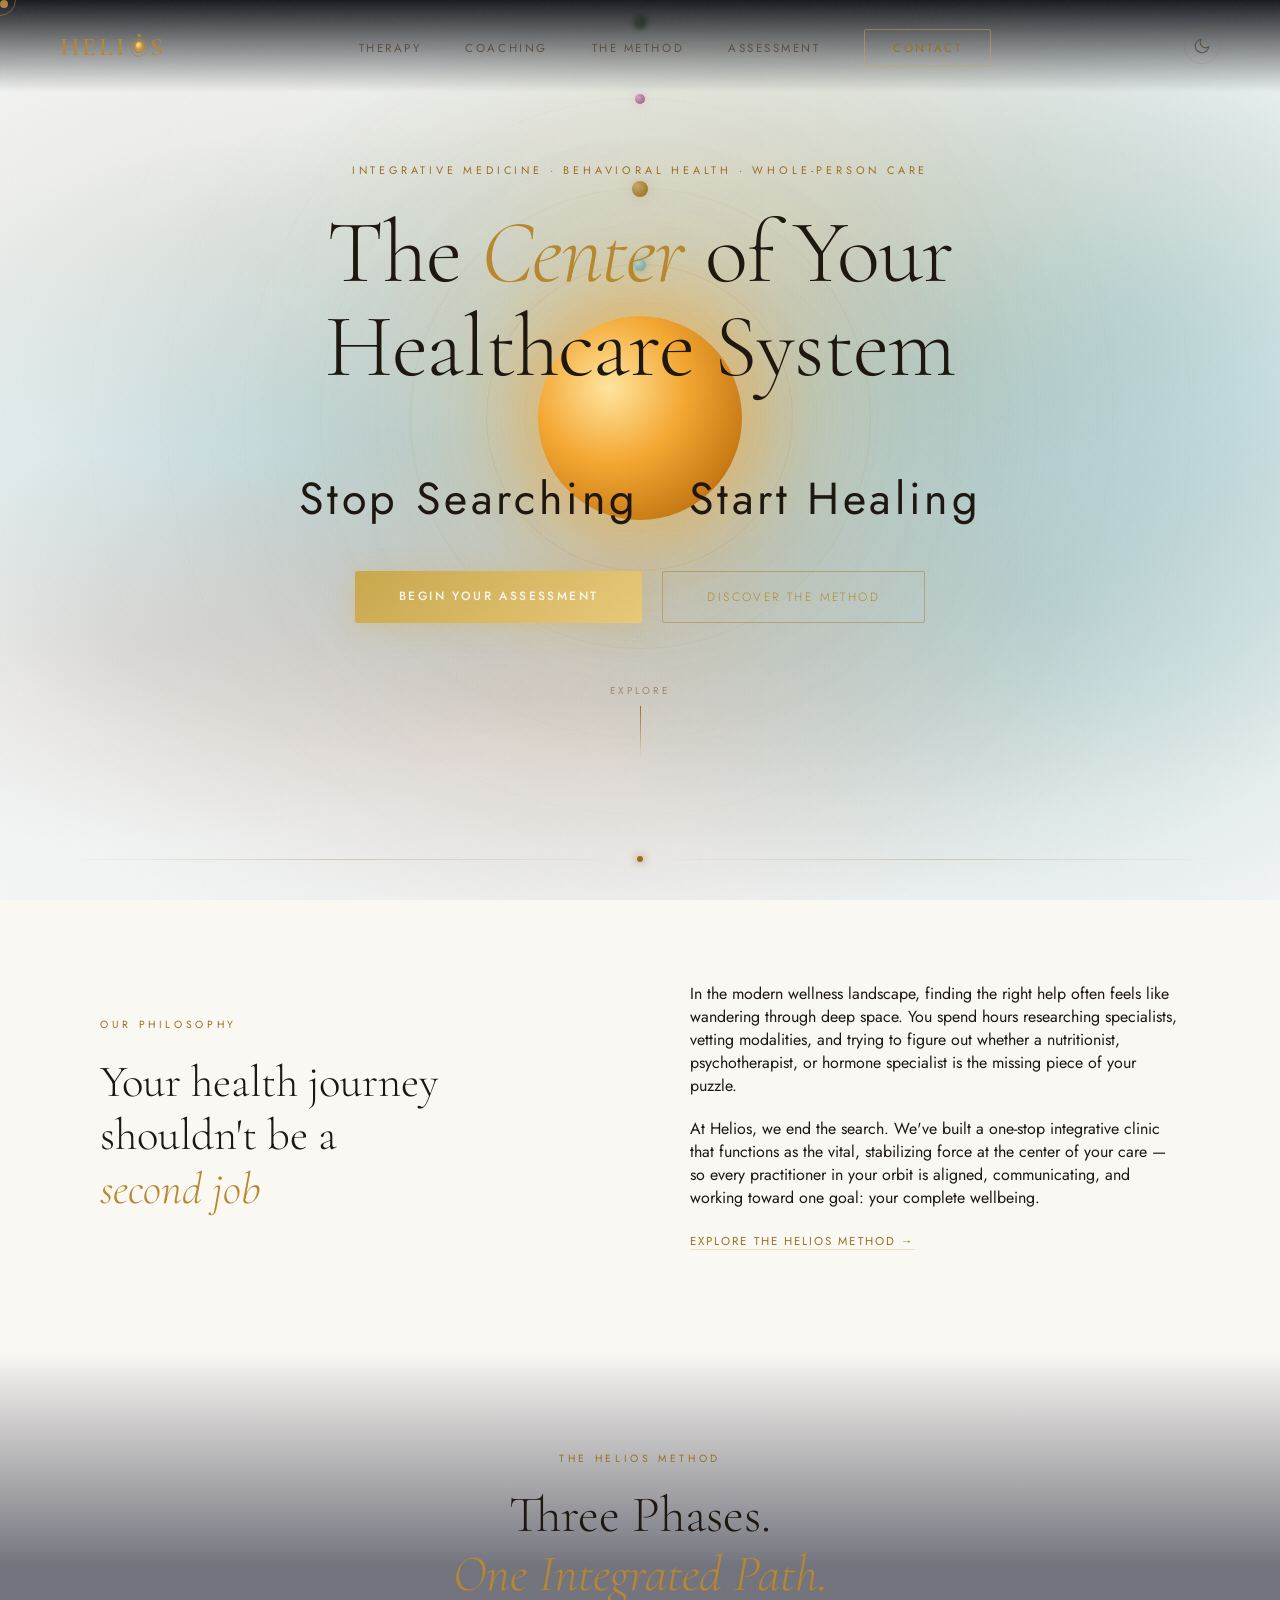
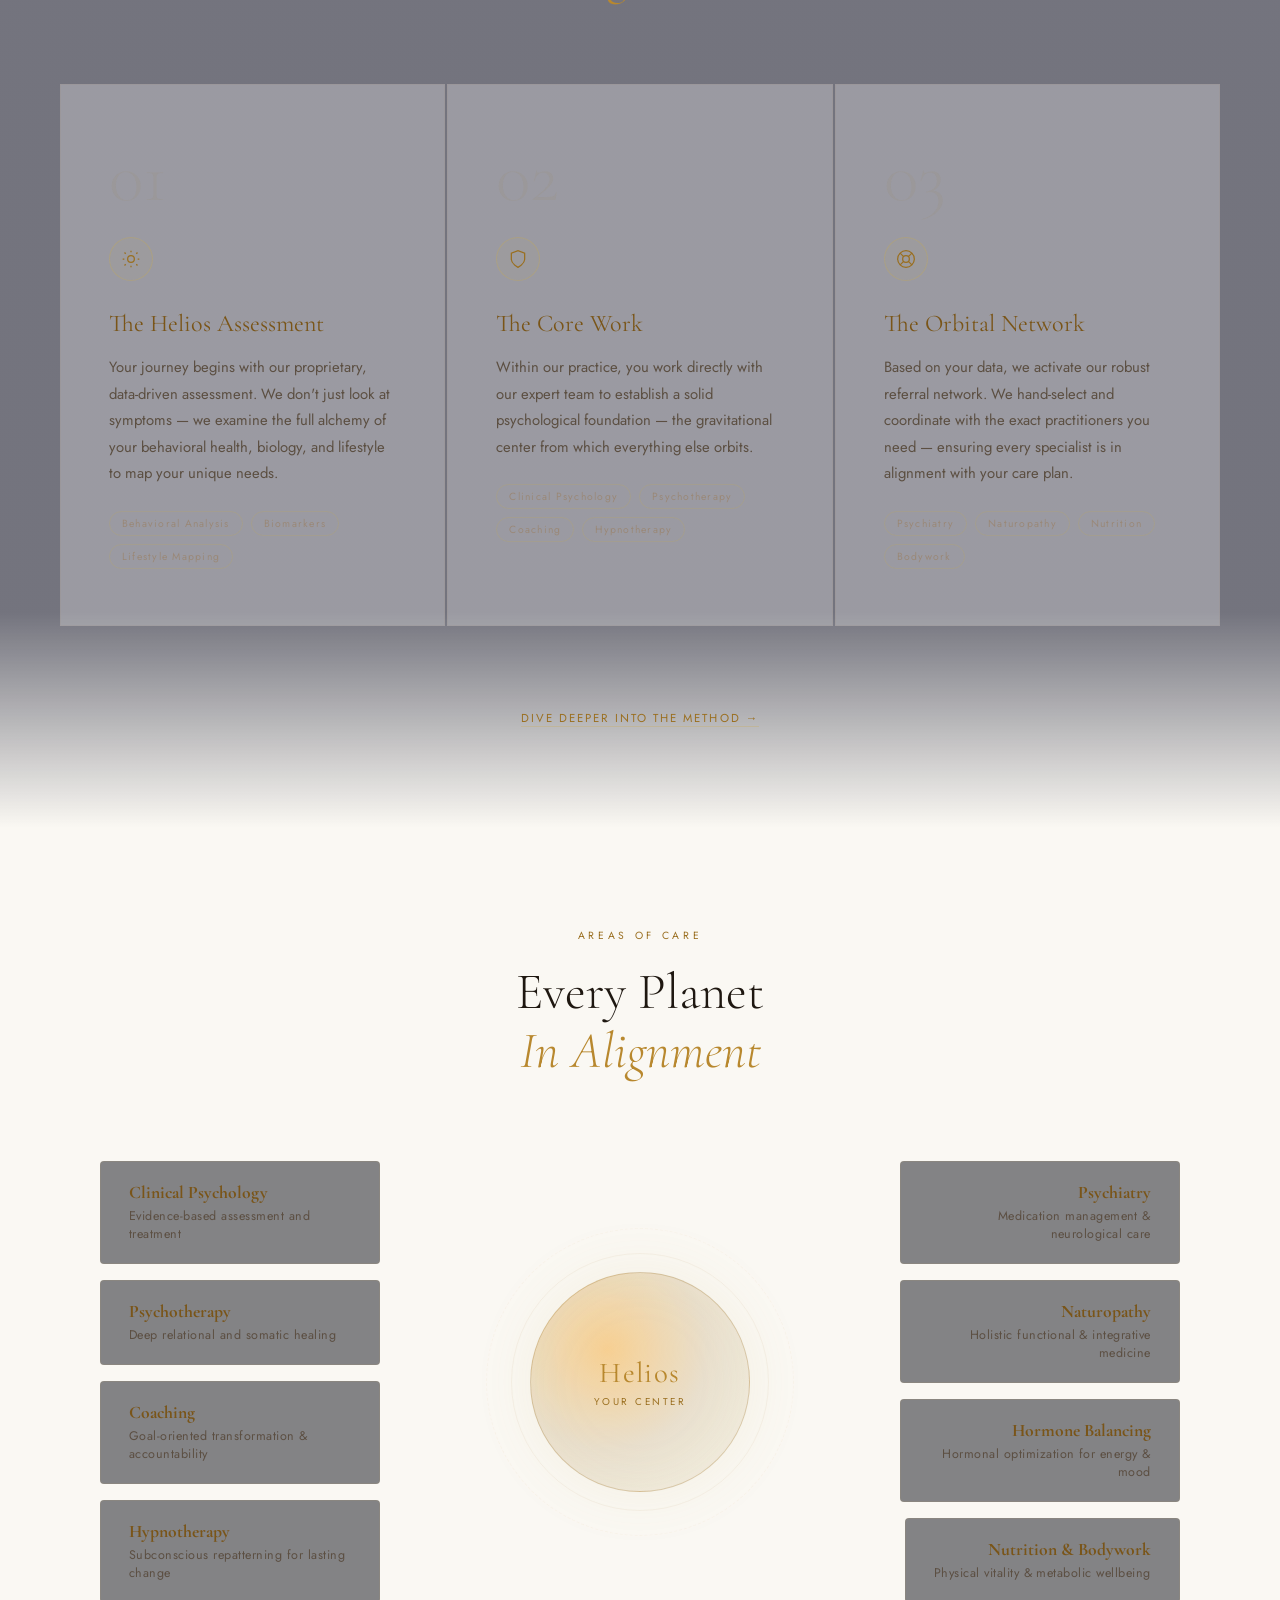
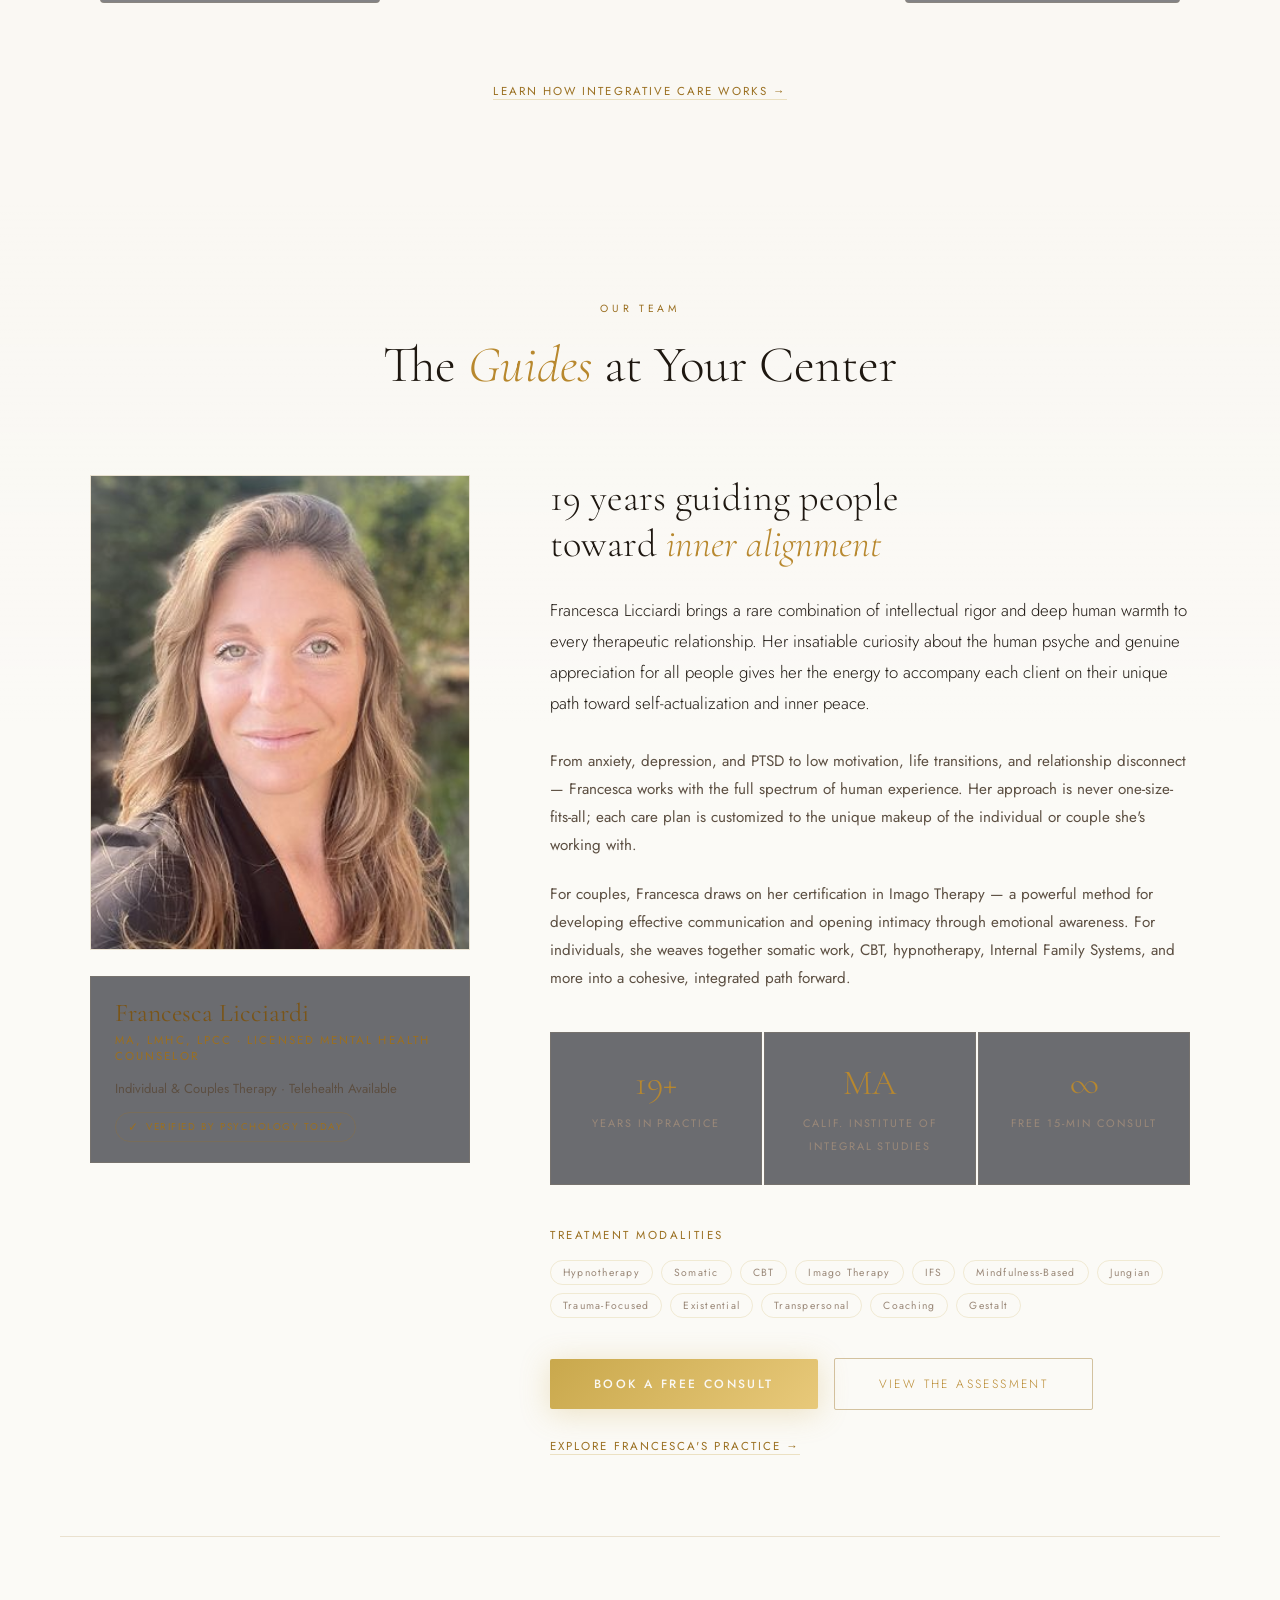
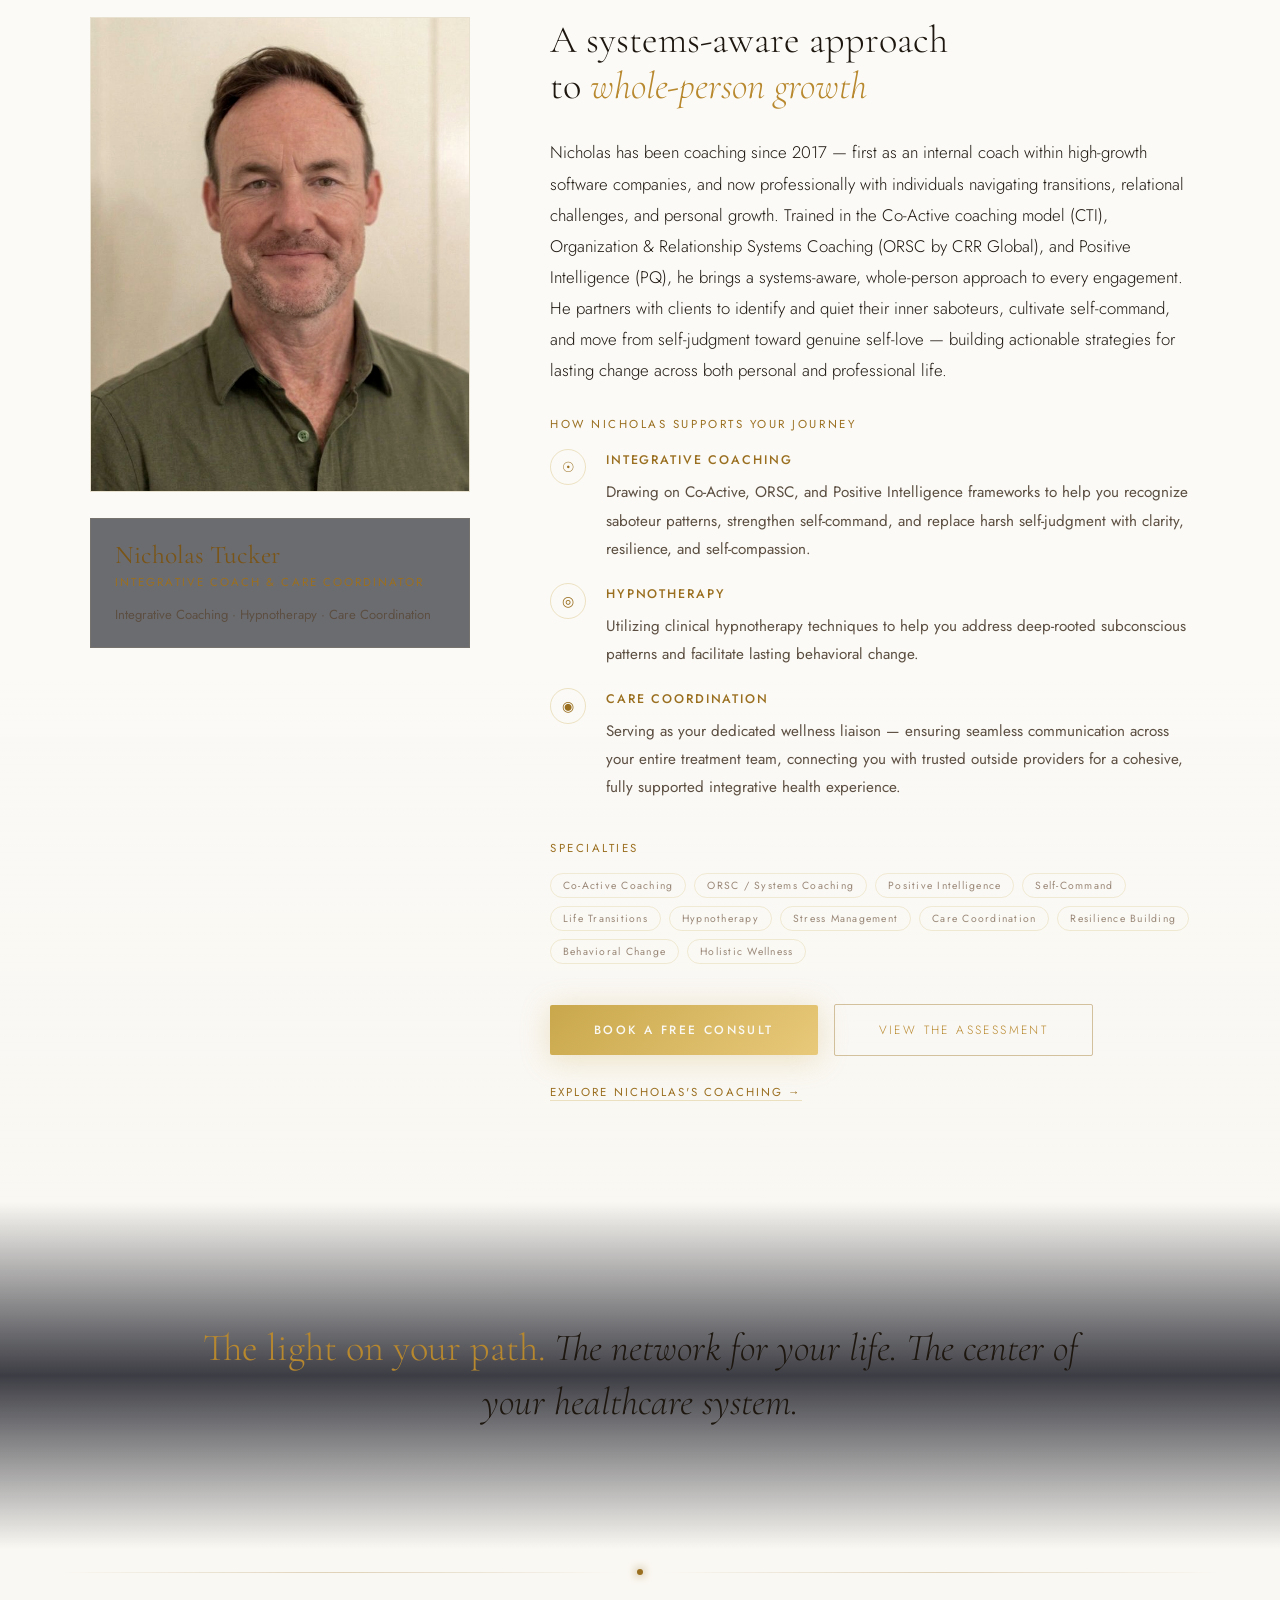
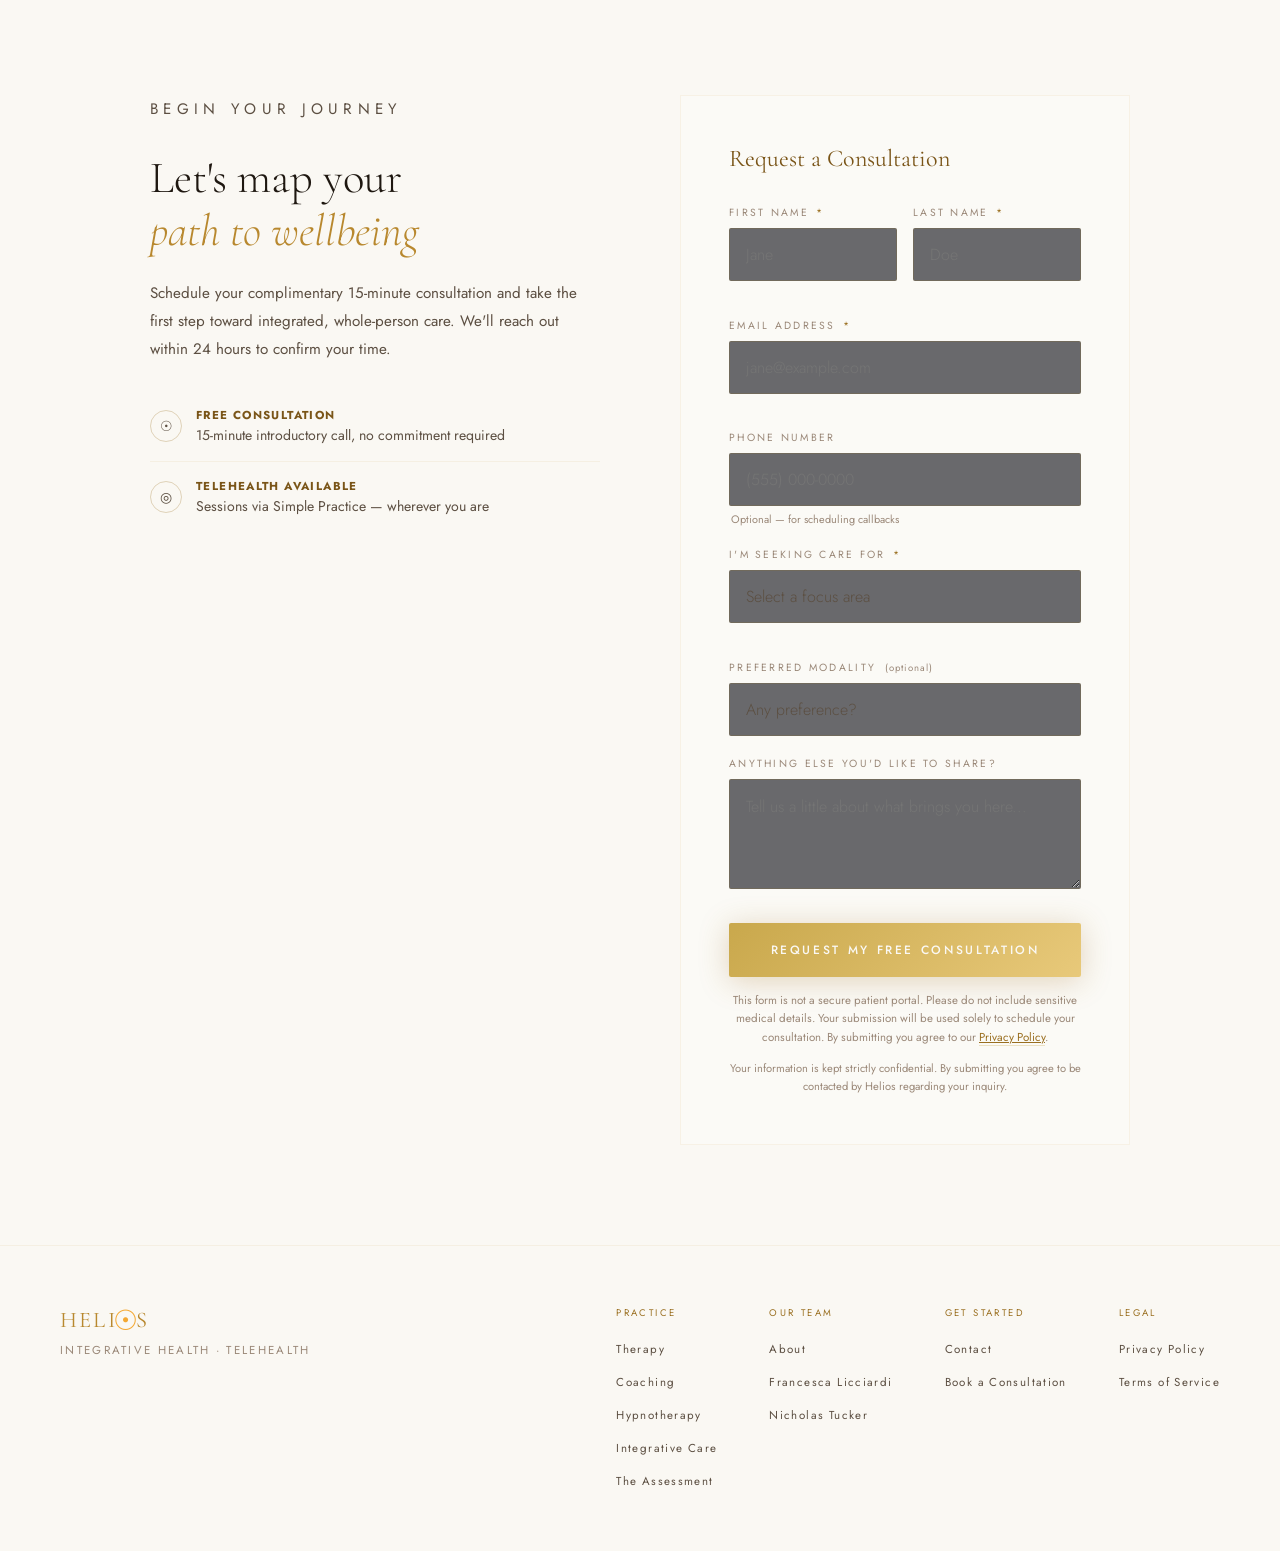
==== commit 59d63b3f: "feat(bg): integrate parallax nebula, add dark-theme palettes, replace starfield" ====
--- a/index.html
+++ b/index.html
@@ -70,10 +70,9 @@
 <link rel="stylesheet" href="/styles.css">
 </head>
 <body>
-
+<canvas id="helios-nebula" aria-hidden="true"></canvas>
 <div class="cursor" id="cursor"></div>
 <div class="cursor-ring" id="cursorRing"></div>
-<canvas id="starfield"></canvas>
 
 <!-- NAV -->
 <nav>
@@ -557,31 +556,6 @@
       document.getElementById('hamburger').focus();
     }
   });
-
-  // --- Starfield ---
-  const canvas=document.getElementById('starfield');
-  const ctx=canvas.getContext('2d');
-  let W,H,stars=[],starRafId=null,starVisible=true;
-  function resize(){W=canvas.width=window.innerWidth;H=canvas.height=window.innerHeight;}
-  resize(); window.addEventListener('resize',resize);
-  for(let i=0;i<280;i++) stars.push({x:Math.random(),y:Math.random(),r:Math.random()*1.2+0.2,alpha:Math.random()*0.6+0.1,speed:Math.random()*0.0002+0.00005,pulse:Math.random()*Math.PI*2});
-  function drawStars(){
-    if(!starVisible){starRafId=null;return;}
-    ctx.clearRect(0,0,W,H);
-    stars.forEach(s=>{
-      s.pulse+=s.speed*60;
-      const a=s.alpha*(0.6+0.4*Math.sin(s.pulse));
-      ctx.beginPath();ctx.arc(s.x*W,s.y*H,s.r,0,Math.PI*2);
-      ctx.fillStyle=`rgba(240,230,200,${a})`;ctx.fill();
-    });
-    starRafId=requestAnimationFrame(drawStars);
-  }
-  const starObs=new IntersectionObserver(entries=>{
-    starVisible=entries[0].isIntersecting;
-    if(starVisible && !starRafId) starRafId=requestAnimationFrame(drawStars);
-  },{threshold:0});
-  starObs.observe(document.querySelector('.hero'));
-  starRafId=requestAnimationFrame(drawStars);
 
   // --- Nav scroll-shrink ---
   (function(){
@@ -664,6 +638,11 @@
     });
   }
 (function(){
+  var sectionScenes={'about':'home','method':'services','specialties':'services','team':'team','contact':'contact'};
+  var obs=new IntersectionObserver(function(entries){entries.forEach(function(e){if(e.isIntersecting){var s=sectionScenes[e.target.id];if(s&&window.HeliosNebula)window.HeliosNebula.setScene(s);}});},{threshold:0.3,rootMargin:'-10% 0px -10% 0px'});
+  document.querySelectorAll('section[id]').forEach(function(s){obs.observe(s);});
+})();
+(function(){
   function getTheme(){return document.documentElement.getAttribute('data-theme')||'light';}
   function updateToggles(theme){
     var isDark=theme==='dark';
@@ -690,5 +669,6 @@
   requestAnimationFrame(function(){document.body.classList.add('theme-ready');});
 })();
 </script>
+<script src="/nebula.js"></script>
 </body>
 </html>
--- a/styles.css
+++ b/styles.css
@@ -75,8 +75,8 @@
 .cursor-ring { width:32px;height:32px;border:1px solid rgba(201,168,76,0.4);border-radius:50%;position:fixed;top:0;left:0;pointer-events:none;z-index:9998;transition:all 0.35s cubic-bezier(.17,.67,.5,1.2); }
 @media(max-width:900px){ .cursor,.cursor-ring { display:none; } body { cursor:auto; } }
 
-/* ---- STARFIELD ---- */
-#starfield { position:fixed;top:0;left:0;width:100%;height:100%;z-index:0;pointer-events:none; }
+/* ---- NEBULA CANVAS ---- */
+#helios-nebula { position:fixed;inset:0;z-index:0;pointer-events:none;display:block;width:100vw;height:100vh; }
 
 /* ---- NAV ---- */
 nav:not(.footer-nav):not(.breadcrumb) {
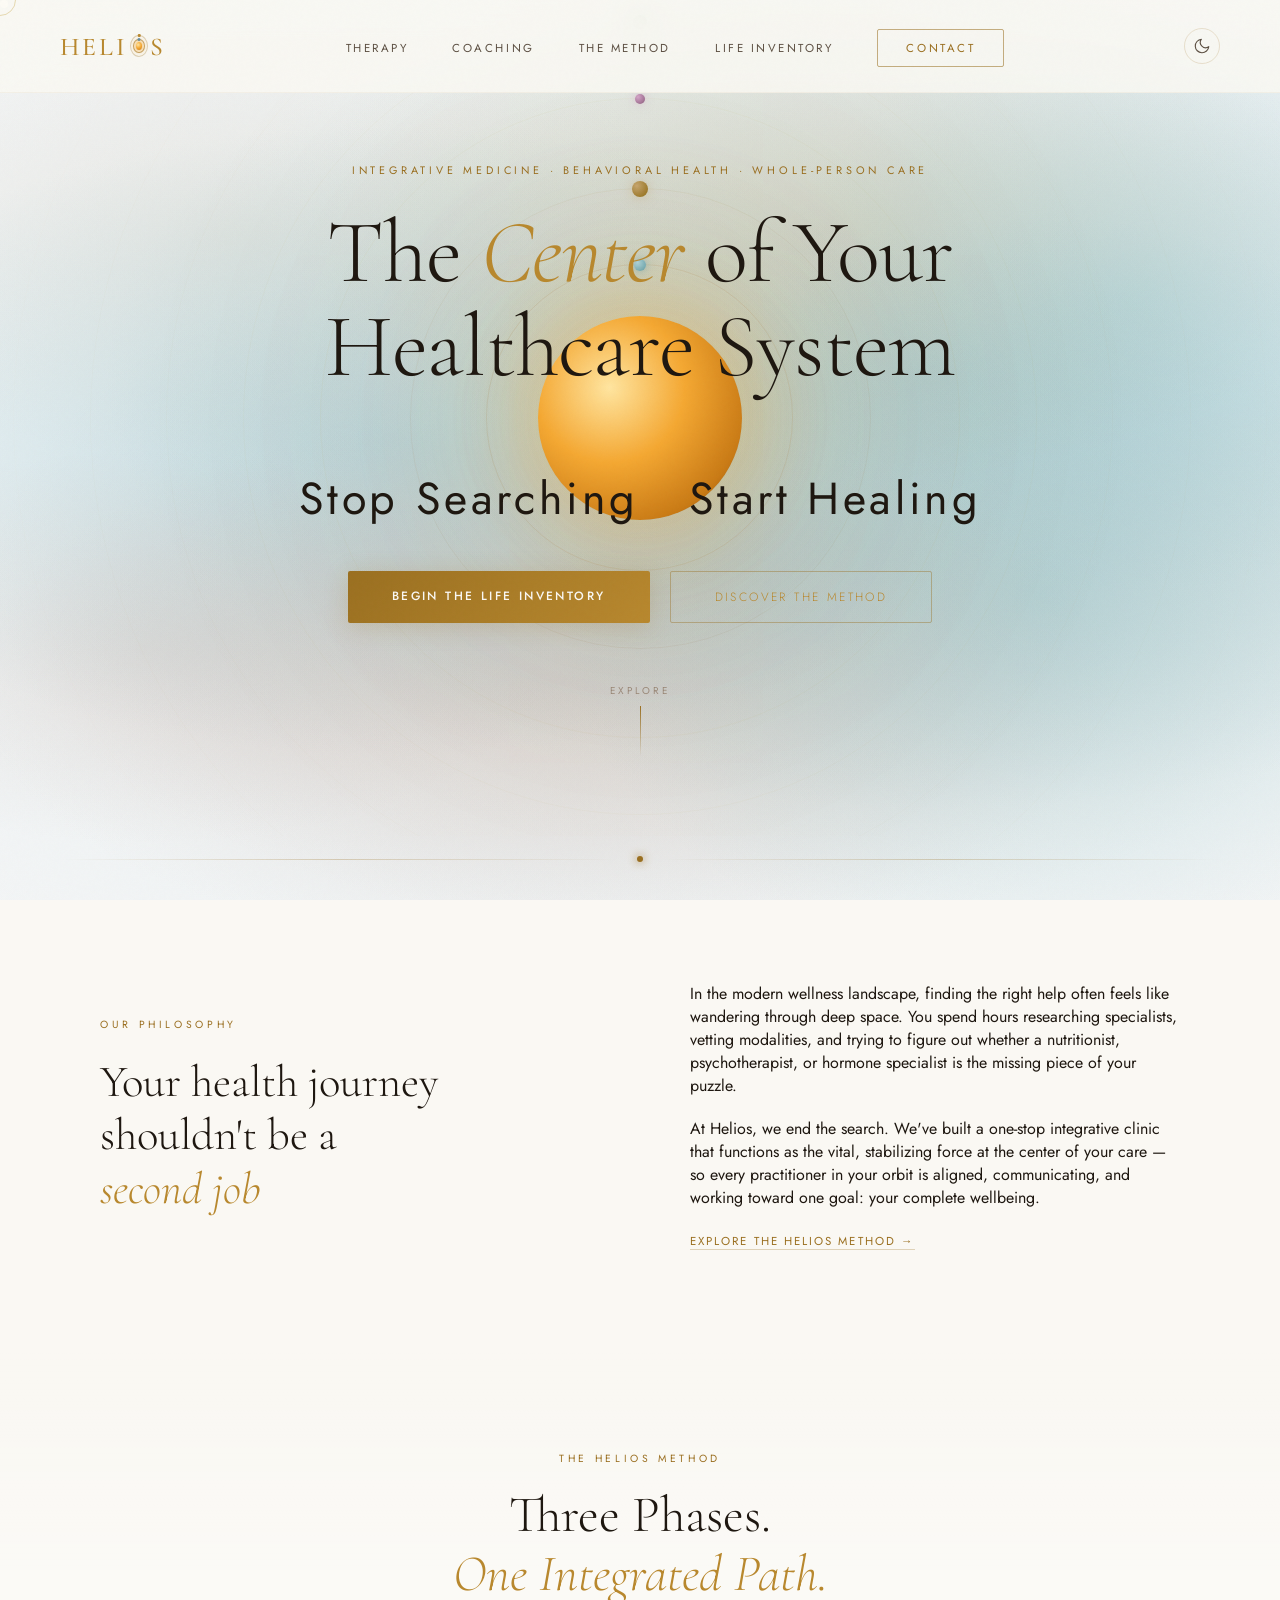
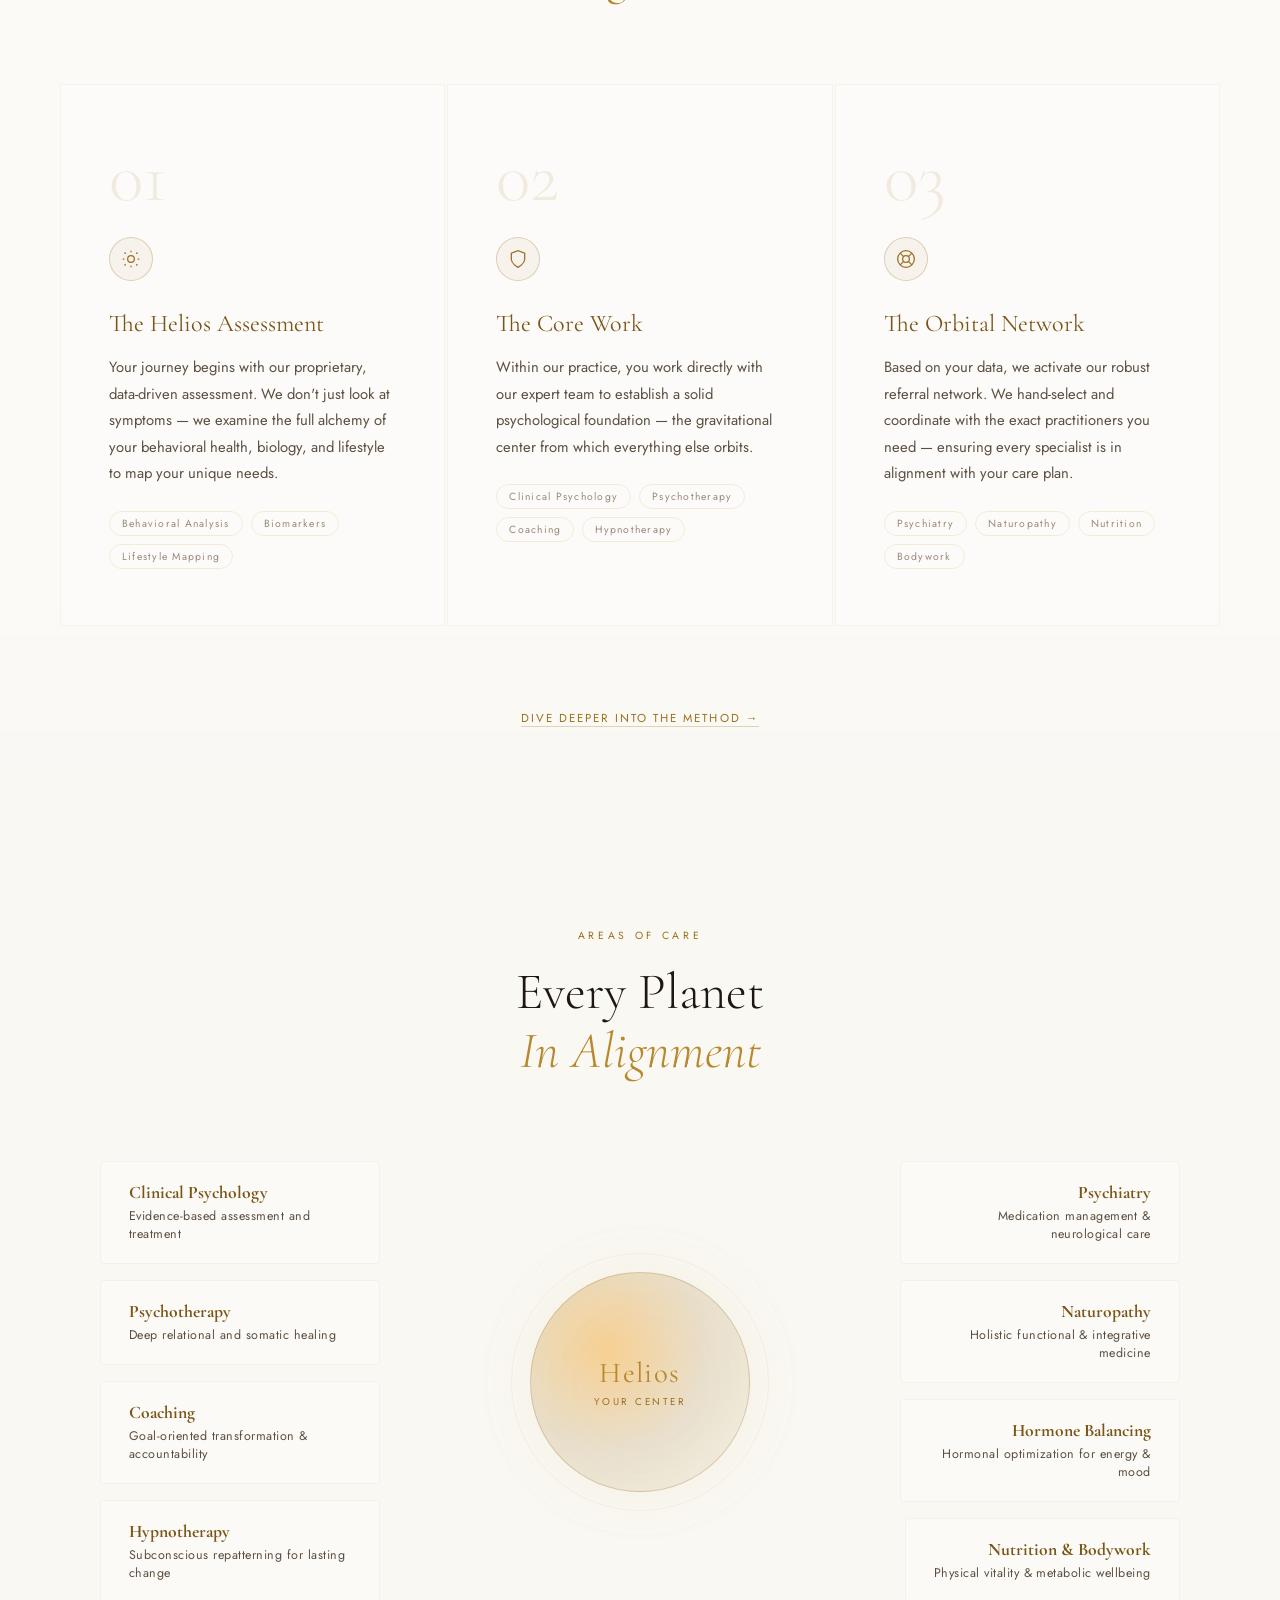
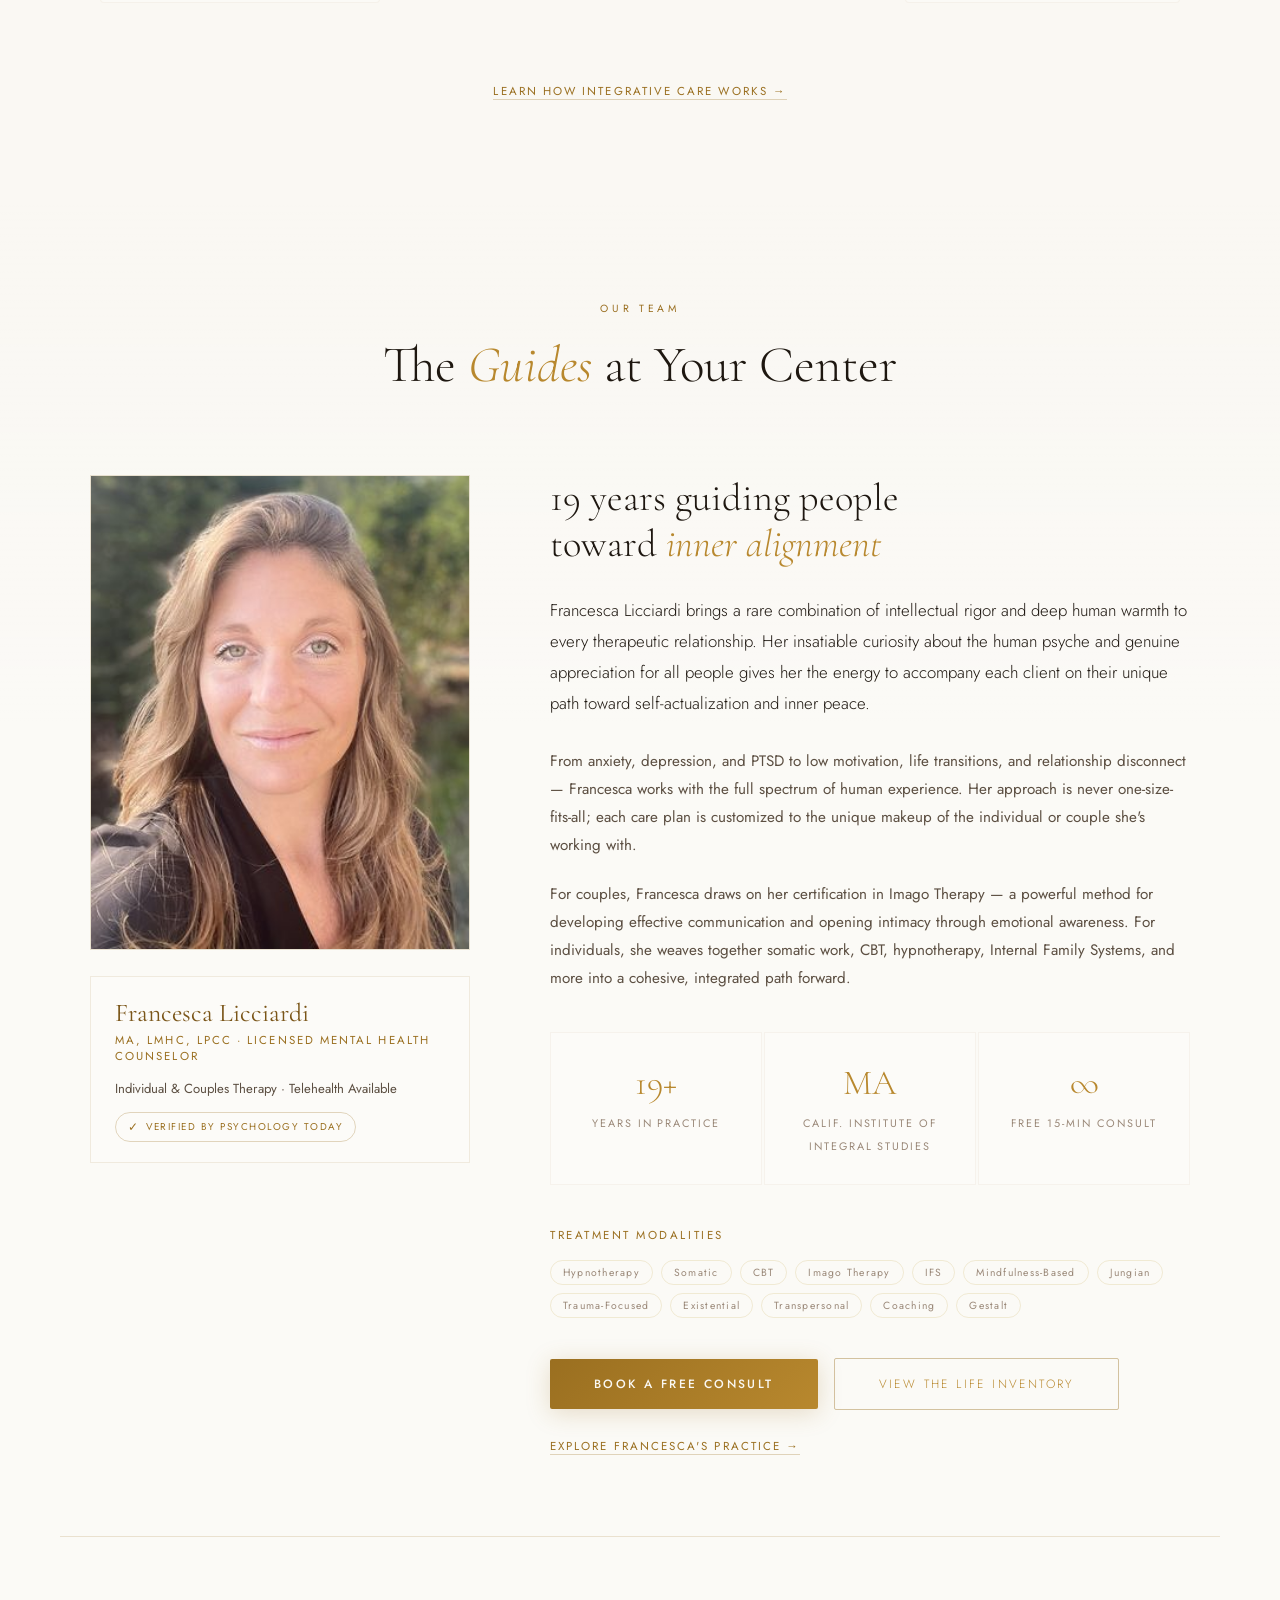
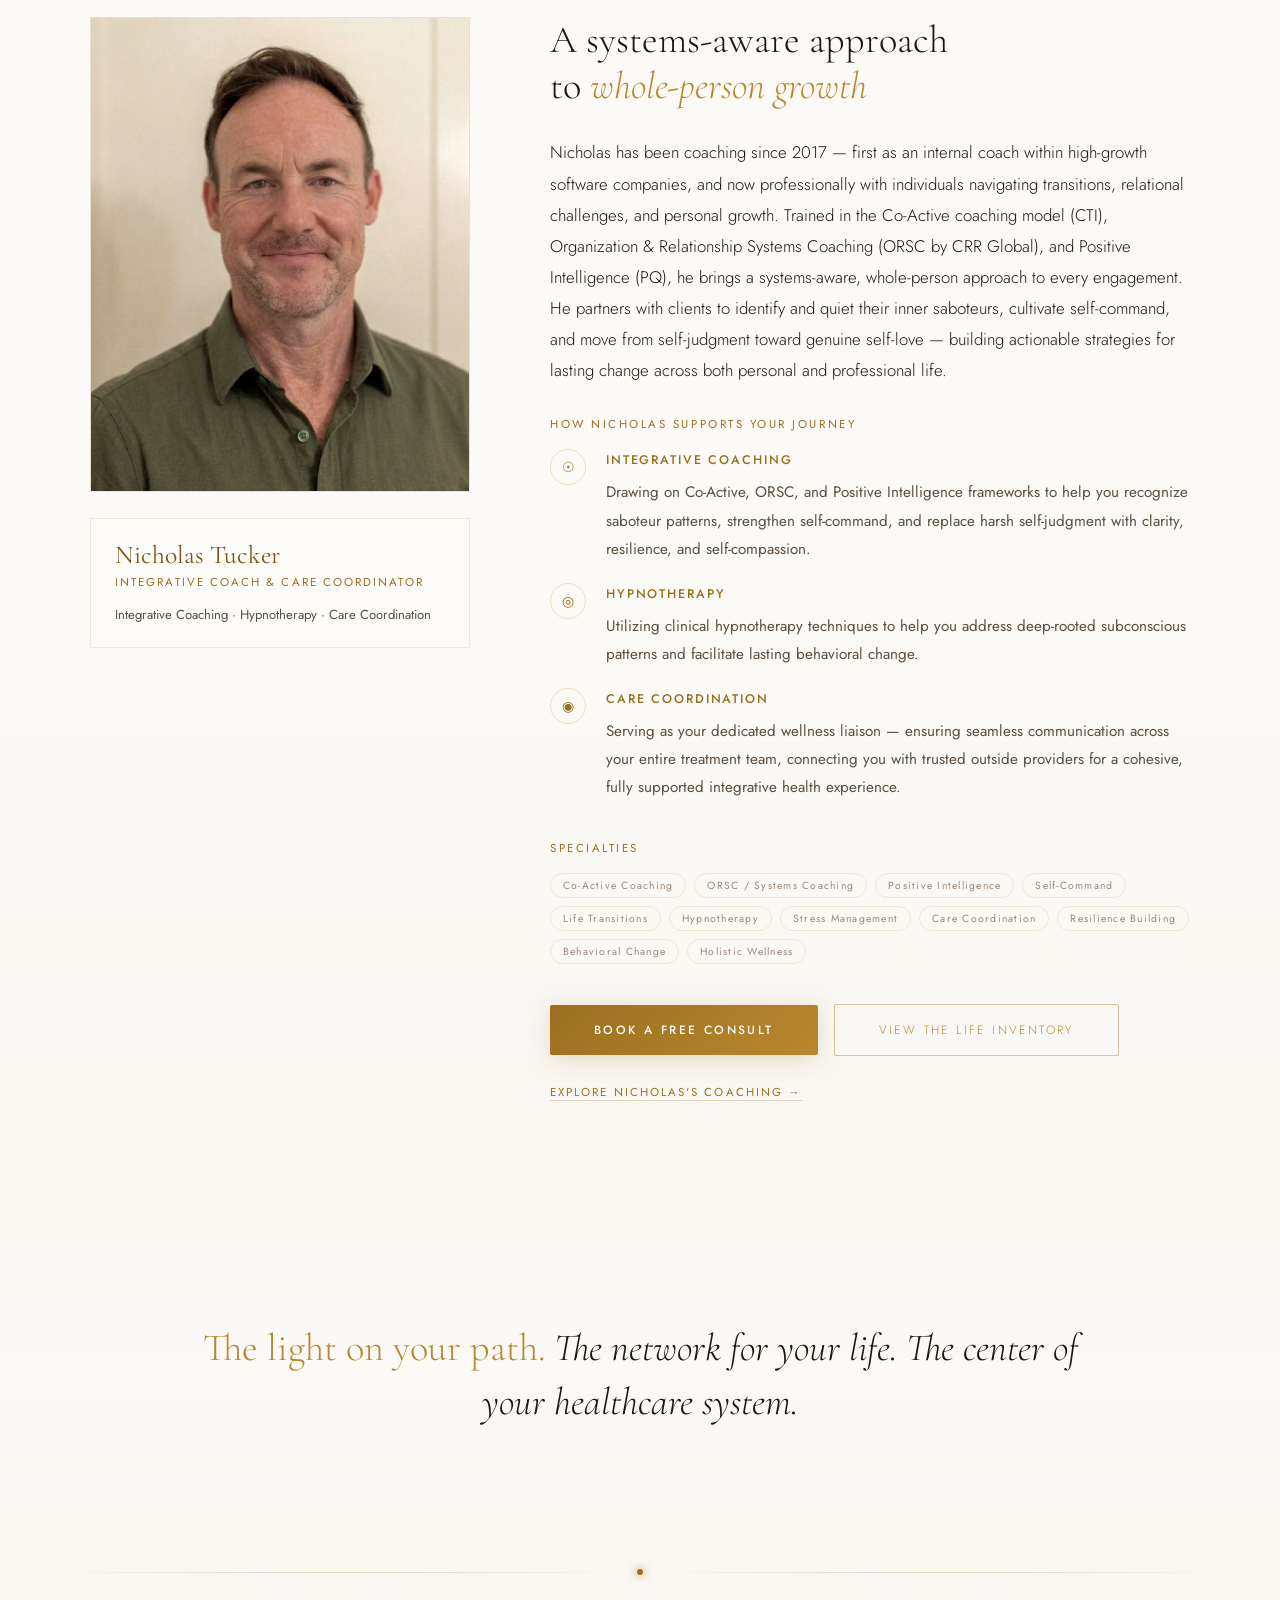
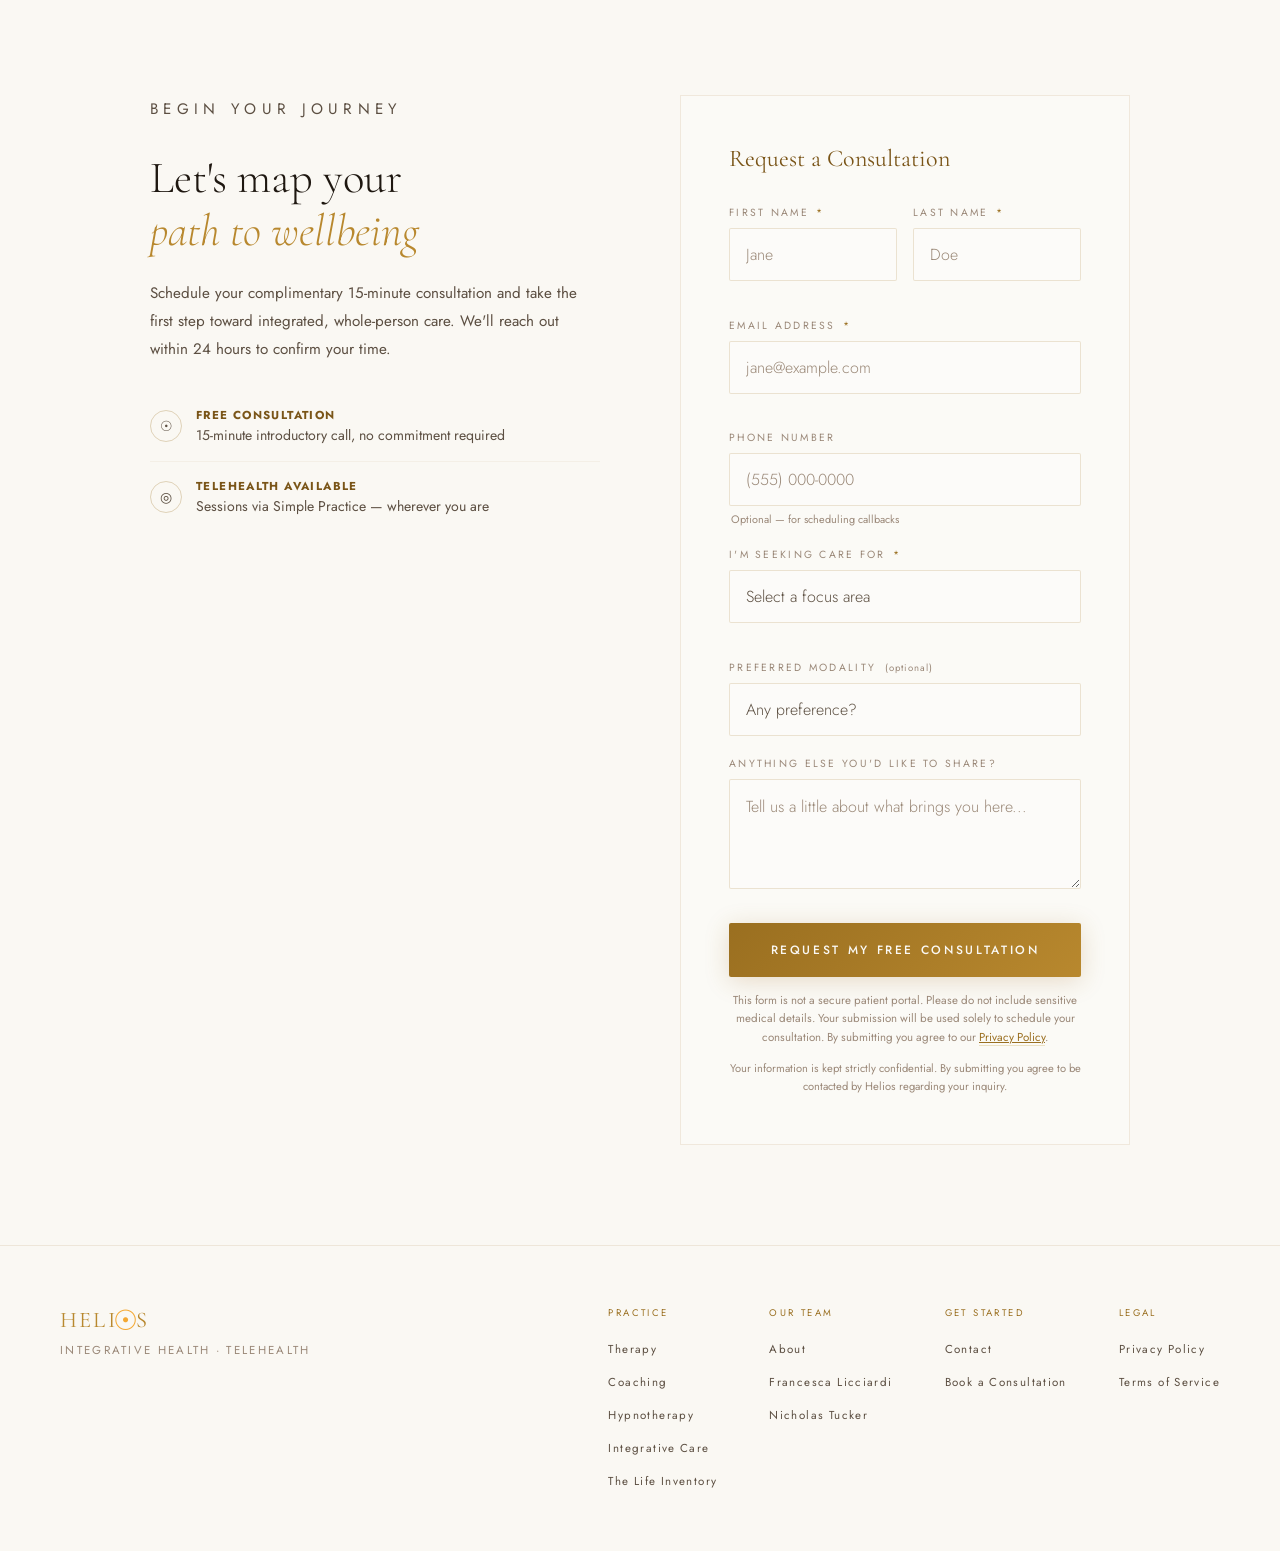
==== commit 1b88c021: "feat: rename product to Life Inventory + assessment page revision Site-wide product rename from Life" ====
--- a/index.html
+++ b/index.html
@@ -81,7 +81,7 @@
     <li><a href="/therapy">Therapy</a></li>
     <li><a href="/coaching">Coaching</a></li>
     <li><a href="#method">The Method</a></li>
-    <li><a href="/assessment">Assessment</a></li>
+    <li><a href="/assessment">Life Inventory</a></li>
     <li><a href="/contact" class="nav-cta">Contact</a></li>
   </ul>
   <button class="theme-toggle" id="themeToggle" aria-label="Switch to dark theme" title="Toggle theme">
@@ -99,7 +99,7 @@
   <a href="/therapy" onclick="toggleMenu()">Therapy</a>
   <a href="/coaching" onclick="toggleMenu()">Coaching</a>
   <a href="#method" onclick="toggleMenu()">The Method</a>
-  <a href="/assessment" onclick="toggleMenu()">Assessment</a>
+  <a href="/assessment" onclick="toggleMenu()">Life Inventory</a>
   <a href="/contact" onclick="toggleMenu()">Contact</a>
   <div class="mobile-divider"></div>
   <button class="theme-toggle theme-toggle--mobile" id="themeToggleMobile" aria-label="Switch to dark theme">
@@ -127,7 +127,7 @@
   </div>
   <p class="hero-sub">Stop Searching &nbsp; Start Healing</p>
   <div class="hero-actions">
-    <a href="/assessment" class="btn-primary">Begin Your Assessment</a>
+    <a href="/assessment" class="btn-primary">Begin the Life Inventory</a>
     <a href="#method" class="btn-ghost">Discover the Method</a>
   </div>
   <div class="scroll-indicator">
@@ -285,7 +285,7 @@
 
         <div style="margin-top:40px;display:flex;gap:16px;flex-wrap:wrap;align-items:center">
           <a href="/contact" class="btn-primary">Book a Free Consult</a>
-          <a href="/assessment" class="btn-ghost">View The Assessment</a>
+          <a href="/assessment" class="btn-ghost">View the Life Inventory</a>
         </div>
         <a href="/therapy" class="section-more">Explore Francesca's practice →</a>
       </div>
@@ -355,7 +355,7 @@
 
         <div style="margin-top:40px;display:flex;gap:16px;flex-wrap:wrap;align-items:center">
           <a href="/contact" class="btn-primary">Book a Free Consult</a>
-          <a href="/assessment" class="btn-ghost">View The Assessment</a>
+          <a href="/assessment" class="btn-ghost">View the Life Inventory</a>
         </div>
         <a href="/coaching" class="section-more">Explore Nicholas's coaching →</a>
       </div>
@@ -484,7 +484,7 @@
         <li><a href="/coaching">Coaching</a></li>
         <li><a href="/therapy/hypnotherapy">Hypnotherapy</a></li>
         <li><a href="/integrative-care">Integrative Care</a></li>
-        <li><a href="/assessment">The Assessment</a></li>
+        <li><a href="/assessment">The Life Inventory</a></li>
       </ul>
     </div>
     <div class="footer-col">
--- a/styles.css
+++ b/styles.css
@@ -58,6 +58,11 @@
   --shadow-btn-hover: 0 8px 40px rgba(201,168,76,0.45);
 }
 
+/* ---- LIGHT THEME COMPONENT OVERRIDES ---- */
+[data-theme="light"] .sun-core {
+  box-shadow: 0 0 60px 28px rgba(244,168,50,0.22), 0 0 140px 70px rgba(244,168,50,0.10), 0 0 300px 140px rgba(244,168,50,0.04);
+}
+
 /* ---- RESET ---- */
 *, *::before, *::after { box-sizing: border-box; margin: 0; padding: 0; }
 html { scroll-behavior: smooth; }
@@ -83,14 +88,15 @@
   position:fixed;top:0;left:0;right:0;z-index:200;
   padding:28px 60px;
   display:flex;align-items:center;justify-content:space-between;
-  background:linear-gradient(to bottom,rgba(8,9,15,0.92) 0%,transparent 100%);
-  backdrop-filter:blur(2px);
+  background: var(--glass-nav);
+  backdrop-filter:blur(16px);
+  border-bottom: 1px solid var(--border-faint);
   transition: padding 0.35s ease, background 0.35s ease;
 }
 nav:not(.footer-nav):not(.breadcrumb).scrolled {
   padding: 16px 60px;
-  background: rgba(8,9,15,0.97);
-  backdrop-filter: blur(12px);
+  background: var(--glass-nav);
+  backdrop-filter: blur(16px);
   box-shadow: 0 1px 0 var(--border-faint);
 }
 .nav-logo { font-family:'Cormorant Garamond',serif;font-size:1.6rem;font-weight:500;letter-spacing:0.12em;color:var(--gold-light);text-decoration:none; }
@@ -109,9 +115,9 @@
 @media (prefers-reduced-motion:reduce) { .helios-wordmark__sun,.helios-wordmark__orbit--1,.helios-wordmark__orbit--2 { animation:none; } }
 .nav-links { display:flex;gap:44px;list-style:none; }
 .nav-links a { text-decoration:none;color:var(--text-dim);font-size:0.72rem;letter-spacing:0.22em;text-transform:uppercase;transition:color 0.3s; }
-.nav-links a:hover { color:var(--gold-light); }
-.nav-cta { padding:10px 28px;border:1px solid rgba(201,168,76,0.5);border-radius:2px;color:var(--gold)!important;transition:all 0.3s!important; }
-.nav-cta:hover { background:var(--border-subtle)!important;border-color:var(--gold)!important;color:var(--gold-light)!important; }
+.nav-links a:hover { color:var(--gold); }
+.nav-cta { padding:10px 28px;border:1px solid var(--border-strong);border-radius:2px;color:var(--gold)!important;transition:all 0.3s!important; }
+.nav-cta:hover { background:var(--border-faint)!important;border-color:var(--gold)!important;color:var(--gold)!important; }
 
 /* ---- HAMBURGER ---- */
 .hamburger {
@@ -131,7 +137,7 @@
 /* ---- MOBILE OVERLAY ---- */
 .mobile-overlay {
   position:fixed;inset:0;z-index:150;
-  background:rgb(8,9,15);
+  background:var(--bg);
   display:flex;flex-direction:column;align-items:center;justify-content:center;gap:36px;
   opacity:0;pointer-events:none;
   transition:opacity 0.4s ease;
@@ -182,8 +188,8 @@
 .hero h1 em{font-style:italic;color:var(--gold-light)}
 .hero-sub{position:relative;z-index:2;margin-top:72px;font-size:clamp(1.5rem,3.5vw,2.9rem);font-weight:400;color:var(--text);letter-spacing:0.08em;opacity:0;animation:fade-up 1s 0.75s forwards}
 .hero-actions{position:relative;z-index:2;margin-top:40px;display:flex;gap:20px;justify-content:center;flex-wrap:wrap;opacity:0;animation:fade-up 1s 1s forwards}
-.btn-primary{padding:16px 44px;background:linear-gradient(135deg,#C9A84C,#E8C97A);color:var(--bg);font-family:'Jost',sans-serif;font-weight:500;font-size:0.75rem;letter-spacing:0.2em;text-transform:uppercase;text-decoration:none;border-radius:2px;transition:all 0.3s;box-shadow:0 4px 30px rgba(201,168,76,0.3)}
-.btn-primary:hover{transform:translateY(-2px);box-shadow:0 8px 40px rgba(201,168,76,0.45)}
+.btn-primary{padding:16px 44px;background:linear-gradient(135deg,var(--gold),var(--gold-light));color:var(--bg);font-family:'Jost',sans-serif;font-weight:500;font-size:0.75rem;letter-spacing:0.2em;text-transform:uppercase;text-decoration:none;border-radius:2px;transition:all 0.3s;box-shadow:var(--shadow-btn)}
+.btn-primary:hover{transform:translateY(-2px);box-shadow:var(--shadow-btn-hover)}
 .btn-ghost{padding:16px 44px;border:1px solid var(--border-prominent);color:var(--gold-light);font-family:'Jost',sans-serif;font-weight:300;font-size:0.75rem;letter-spacing:0.2em;text-transform:uppercase;text-decoration:none;border-radius:2px;transition:all 0.3s}
 .btn-ghost:hover{background:var(--border-faint);border-color:var(--gold)}
 .scroll-indicator{position:relative;margin-top:60px;display:flex;flex-direction:column;align-items:center;gap:8px;opacity:0;animation:fade-up 1s 1.4s forwards}
@@ -209,7 +215,7 @@
 .pricing-link:hover{color:var(--gold-light);border-color:var(--gold-light);}
 
 /* ---- METHOD ---- */
-.method{position:relative;z-index:1;padding:100px 60px;background:linear-gradient(to bottom,transparent,rgba(26,28,48,0.6) 20%,rgba(26,28,48,0.6) 80%,transparent)}
+.method{position:relative;z-index:1;padding:100px 60px;background:linear-gradient(to bottom,transparent,var(--glass-card) 20%,var(--glass-card) 80%,transparent)}
 .section-header{text-align:center;margin-bottom:80px}
 .section-label{font-size:0.65rem;letter-spacing:0.35em;text-transform:uppercase;color:var(--gold);margin-bottom:20px}
 .section-header h2{font-family:'Cormorant Garamond',serif;font-size:clamp(2.2rem,4vw,3.4rem);font-weight:300;line-height:1.15}
@@ -217,11 +223,11 @@
 .method-steps{display:grid;grid-template-columns:repeat(3,1fr);gap:2px;max-width:1200px;margin:0 auto}
 .step{padding:56px 48px;background:var(--glass-card);border:1px solid var(--border-faint);position:relative;transition:border-color 0.4s,background 0.4s;overflow:hidden}
 .step::before{content:'';position:absolute;top:0;left:0;right:0;height:2px;background:linear-gradient(90deg,transparent,var(--gold),transparent);opacity:0;transition:opacity 0.4s}
-.step:hover{border-color:rgba(201,168,76,0.2);background:var(--glass-card-hover)}
+.step:hover{border-color:var(--border-subtle);background:var(--glass-card-hover)}
 .step:hover::before{opacity:1}
-.step-number{font-family:'Cormorant Garamond',serif;font-size:4.5rem;font-weight:300;color:var(--border-faint);line-height:1;margin-bottom:24px;transition:color 0.4s}
-.step:hover .step-number{color:var(--border-default)}
-.step-icon{width:44px;height:44px;border-radius:50%;border:1px solid rgba(201,168,76,0.3);display:flex;align-items:center;justify-content:center;margin-bottom:28px;background:rgba(201,168,76,0.05)}
+.step-number{font-family:'Cormorant Garamond',serif;font-size:4.5rem;font-weight:300;color:var(--border-subtle);line-height:1;margin-bottom:24px;transition:color 0.4s}
+.step:hover .step-number{color:var(--border-mid)}
+.step-icon{width:44px;height:44px;border-radius:50%;border:1px solid var(--border-mid);display:flex;align-items:center;justify-content:center;margin-bottom:28px;background:var(--border-faint)}
 .step h3{font-family:'Cormorant Garamond',serif;font-size:1.5rem;font-weight:400;margin-bottom:16px;color:var(--gold-pale)}
 .step p{font-size:0.925rem;line-height:1.8;color:var(--text-dim);font-weight:400}
 .step-tags{margin-top:24px;display:flex;flex-wrap:wrap;gap:8px}
@@ -233,8 +239,8 @@
 .orbit-grid{display:grid;grid-template-columns:1fr 320px 1fr;gap:40px;align-items:center;margin-top:60px}
 .spec-column{display:flex;flex-direction:column;gap:16px}
 .spec-column.right{align-items:flex-end;text-align:right}
-.spec-item{padding:20px 28px;border:1px solid rgba(201,168,76,0.1);border-radius:4px;background:rgba(13,14,24,0.5);transition:all 0.3s;max-width:280px}
-.spec-item:hover{border-color:rgba(201,168,76,0.3);background:rgba(20,21,36,0.8);transform:translateX(-4px)}
+.spec-item{padding:20px 28px;border:1px solid var(--border-faint);border-radius:4px;background:var(--glass-card);transition:all 0.3s;max-width:280px}
+.spec-item:hover{border-color:var(--border-mid);background:var(--glass-card-hover);transform:translateX(-4px)}
 .spec-column.right .spec-item:hover{transform:translateX(4px)}
 .spec-item h4{font-family:'Cormorant Garamond',serif;font-size:1.1rem;color:var(--gold-pale);margin-bottom:4px}
 .spec-item p{font-size:0.78rem;color:var(--text-dim);letter-spacing:0.04em}
@@ -270,8 +276,8 @@
 .team-photo-caption {
   margin-top:20px;
   padding:20px 24px;
-  border:1px solid rgba(201,168,76,0.1);
-  background:rgba(13,14,24,0.6);
+  border:1px solid var(--border-subtle);
+  background:var(--glass-card);
 }
 .team-photo-caption h3 {
   font-family:'Cormorant Garamond',serif;
@@ -306,7 +312,7 @@
   display:grid;grid-template-columns:repeat(3,1fr);gap:2px;margin:40px 0;
 }
 .stat-box {
-  padding:28px 24px;background:rgba(13,14,24,0.6);border:1px solid rgba(201,168,76,0.1);
+  padding:28px 24px;background:var(--glass-card);border:1px solid var(--border-faint);
   text-align:center;
 }
 .stat-box .stat-n {
@@ -320,8 +326,8 @@
 .modalities-grid { display:flex;flex-wrap:wrap;gap:8px;margin-top:8px; }
 
 /* ---- QUOTE ---- */
-.quote-section{position:relative;z-index:1;padding:120px 60px;text-align:center;background:linear-gradient(to bottom,transparent,rgba(13,14,24,0.8),transparent)}
-.quote-mark{font-family:'Cormorant Garamond',serif;font-size:8rem;color:rgba(201,168,76,0.1);line-height:0.5;margin-bottom:40px}
+.quote-section{position:relative;z-index:1;padding:120px 60px;text-align:center;background:linear-gradient(to bottom,transparent,var(--glass-card),transparent)}
+.quote-mark{font-family:'Cormorant Garamond',serif;font-size:8rem;color:var(--border-faint);line-height:0.5;margin-bottom:40px}
 blockquote{font-family:'Cormorant Garamond',serif;font-size:clamp(1.5rem,3vw,2.4rem);font-weight:300;font-style:italic;line-height:1.4;max-width:900px;margin:0 auto;color:var(--text)}
 blockquote em{color:var(--gold-light);font-style:normal}
 blockquote cite{display:block;margin-top:32px;font-family:'Jost',sans-serif;font-style:normal;font-size:0.68rem;letter-spacing:0.3em;text-transform:uppercase;color:var(--gold)}
@@ -341,7 +347,7 @@
 .contact-left p {font-size:0.95rem;line-height:1.85;color:var(--text-dim);margin-bottom:28px;}
 .contact-detail {
   display:flex;align-items:center;gap:14px;
-  padding:16px 0;border-bottom:1px solid rgba(201,168,76,0.1);
+  padding:16px 0;border-bottom:1px solid var(--border-faint);
   font-size:0.88rem;color:var(--text-dim);
 }
 .contact-detail:last-of-type{border-bottom:none}
@@ -354,7 +360,7 @@
 .contact-detail strong{color:var(--gold-pale);display:block;font-size:0.72rem;letter-spacing:0.12em;text-transform:uppercase;margin-bottom:2px}
 .booking-form {
   background:var(--glass-card);
-  border:1px solid rgba(201,168,76,0.1);
+  border:1px solid var(--border-subtle);
   padding:48px;
 }
 .form-title { font-family:'Cormorant Garamond',serif;font-size:1.5rem;color:var(--gold-pale);margin-bottom:32px; }
@@ -365,7 +371,7 @@
 .form-group select,
 .form-group textarea {
   width:100%;padding:14px 16px;
-  background:rgba(8,9,15,0.6);
+  background:var(--glass-card);
   border:1px solid var(--border-default);
   color:var(--text);font-family:'Jost',sans-serif;
   font-size:1rem;font-weight:300;
@@ -375,20 +381,22 @@
 }
 .form-group input:focus,
 .form-group select:focus,
-.form-group textarea:focus { outline:none;border-color:rgba(201,168,76,0.5);background:rgba(13,14,24,0.8); }
+.form-group textarea:focus { outline:none;border-color:var(--border-strong);background:var(--glass-card-hover); }
+.form-group input::placeholder,
+.form-group textarea::placeholder { color:var(--muted); }
 .form-group select { cursor:pointer;color:var(--text-dim); }
 .form-group select option { background:var(--bg-mid);color:var(--text); }
 .form-group textarea { resize:vertical;min-height:110px;line-height:1.6; }
 .form-submit {
   width:100%;padding:18px;
-  background:linear-gradient(135deg,#C9A84C,#E8C97A);
+  background:linear-gradient(135deg,var(--gold),var(--gold-light));
   color:var(--bg);font-family:'Jost',sans-serif;font-weight:500;
   font-size:0.75rem;letter-spacing:0.22em;text-transform:uppercase;
   border:none;border-radius:2px;cursor:pointer;
-  transition:all 0.3s;box-shadow:0 4px 30px var(--border-mid);
+  transition:all 0.3s;box-shadow:var(--shadow-btn);
   margin-top:8px;
 }
-.form-submit:hover{transform:translateY(-2px);box-shadow:0 8px 40px rgba(201,168,76,0.4)}
+.form-submit:hover{transform:translateY(-2px);box-shadow:var(--shadow-btn-hover)}
 .form-disclaimer { margin-top:14px;font-size:0.7rem;color:var(--muted);text-align:center;line-height:1.6; }
 .form-honeypot { position:absolute;overflow:hidden;clip:rect(0,0,0,0);height:1px;width:1px;margin:-1px;padding:0;border:0; }
 .form-net-error { display:none;margin-top:14px;font-size:0.78rem;color:#e07070;text-align:center;line-height:1.6; }
@@ -411,7 +419,8 @@
 footer {
   position:relative;z-index:1;
   padding:60px;
-  border-top:1px solid rgba(201,168,76,0.1);
+  border-top:1px solid var(--border-subtle);
+  background: transparent;
   display:flex;align-items:flex-start;justify-content:space-between;gap:60px;
 }
 .footer-logo{font-family:'Cormorant Garamond',serif;font-size:1.4rem;font-weight:400;color:var(--gold-light);letter-spacing:0.1em}
@@ -552,7 +561,7 @@
 }
 .content-section.bg-dark {
   max-width: 100%;
-  background: linear-gradient(to bottom, transparent, rgba(13,14,24,0.6) 15%, rgba(13,14,24,0.6) 85%, transparent);
+  background: linear-gradient(to bottom, transparent, var(--glass-card) 15%, var(--glass-card) 85%, transparent);
 }
 .content-section.bg-dark .content-inner {
   max-width: 1100px; margin: 0 auto; padding: 0 60px;
@@ -602,13 +611,13 @@
   background: var(--glass-card); border: 1px solid var(--border-faint);
   transition: border-color 0.4s, background 0.4s;
 }
-.modality-card:hover { border-color: rgba(201,168,76,0.2); background: var(--glass-card-hover); }
+.modality-card:hover { border-color: var(--border-subtle); background: var(--glass-card-hover); }
 .modality-card h3 {
   font-family: 'Cormorant Garamond', serif;
   font-size: 1.3rem; font-weight: 400; color: var(--gold-pale); margin-bottom: 12px;
 }
 .modality-card p { font-size: 0.875rem; line-height: 1.75; color: var(--text-dim); margin: 0; }
-.modality-card a { color: var(--gold); border-bottom: 1px solid rgba(201,168,76,0.3); text-decoration: none; transition: color 0.2s; }
+.modality-card a { color: var(--gold); border-bottom: 1px solid var(--border-mid); text-decoration: none; transition: color 0.2s; }
 .modality-card a:hover { color: var(--gold-light); }
 
 /* ---- FAQ ---- */
@@ -616,7 +625,7 @@
   position: relative; z-index: 1;
   padding: 80px 60px; max-width: 900px; margin: 0 auto;
 }
-.faq-item { border-bottom: 1px solid rgba(201,168,76,0.1); }
+.faq-item { border-bottom: 1px solid var(--border-faint); }
 .faq-item:first-of-type { border-top: 1px solid var(--border-faint); }
 .faq-question {
   display: flex; justify-content: space-between; align-items: center;
@@ -628,12 +637,12 @@
 .faq-question:hover { color: var(--gold-light); }
 .faq-icon {
   flex-shrink: 0; width: 22px; height: 22px;
-  border: 1px solid rgba(201,168,76,0.3); border-radius: 50%;
+  border: 1px solid var(--border-mid); border-radius: 50%;
   display: flex; align-items: center; justify-content: center;
   color: var(--gold); font-size: 0.9rem; transition: transform 0.3s, background 0.3s;
   font-style: normal;
 }
-.faq-item.open .faq-icon { transform: rotate(45deg); background: rgba(201,168,76,0.1); }
+.faq-item.open .faq-icon { transform: rotate(45deg); background: var(--border-faint); }
 .faq-answer {
   display: none; padding: 0 0 24px;
   font-size: 0.925rem; line-height: 1.85; color: var(--text-dim);
@@ -653,11 +662,11 @@
 }
 .related-card {
   padding: 32px 28px;
-  background: rgba(13,14,24,0.5); border: 1px solid var(--border-faint);
+  background: var(--glass-card); border: 1px solid var(--border-faint);
   text-decoration: none; display: block;
   transition: border-color 0.3s, background 0.3s;
 }
-.related-card:hover { border-color: rgba(201,168,76,0.2); background: rgba(20,21,36,0.8); }
+.related-card:hover { border-color: var(--border-subtle); background: var(--glass-card-hover); }
 .related-card .eyebrow { font-size: 0.6rem; letter-spacing: 0.25em; text-transform: uppercase; color: var(--gold); margin-bottom: 8px; display: block; }
 .related-card h4 { font-family: 'Cormorant Garamond', serif; font-size: 1.15rem; font-weight: 400; color: var(--gold-pale); margin-bottom: 8px; }
 .related-card p { font-size: 0.8rem; line-height: 1.7; color: var(--text-dim); }
@@ -690,8 +699,8 @@
   filter: grayscale(20%) contrast(1.05); border: 1px solid var(--border-default);
 }
 .person-photo-caption {
-  padding: 20px 24px; border: 1px solid rgba(201,168,76,0.1);
-  background: rgba(13,14,24,0.6); border-top: none;
+  padding: 20px 24px; border: 1px solid var(--border-subtle);
+  background: var(--glass-card); border-top: none;
 }
 .person-photo-caption h3 { font-family: 'Cormorant Garamond', serif; font-size: 1.4rem; font-weight: 400; color: var(--gold-pale); margin-bottom: 4px; }
 .person-photo-caption .cred { font-size: 0.68rem; letter-spacing: 0.18em; text-transform: uppercase; color: var(--gold); margin-bottom: 10px; display: block; }
@@ -722,20 +731,20 @@
 
 /* ---- INFO BOX ---- */
 .info-box {
-  padding: 24px 28px; border-left: 2px solid rgba(201,168,76,0.4);
-  background: rgba(13,14,24,0.4); margin: 24px 0;
+  padding: 24px 28px; border-left: 2px solid var(--border-prominent);
+  background: var(--glass-card); margin: 24px 0;
 }
 .info-box h4 { font-family: 'Cormorant Garamond', serif; font-size: 1.1rem; color: var(--gold-pale); margin-bottom: 8px; }
 .info-box p { font-size: 0.875rem; line-height: 1.75; color: var(--text-dim); margin: 0; }
 
 /* ---- SCOPE NOTICE (clinical scope statements) ---- */
 .scope-notice {
-  padding: 24px 28px; border: 1px solid rgba(201,168,76,0.2); border-radius: 2px;
-  background: rgba(201,168,76,0.03); margin: 32px 0;
+  padding: 24px 28px; border: 1px solid var(--border-mid); border-radius: 2px;
+  background: var(--border-faint); margin: 32px 0;
 }
 .scope-notice p { font-size: 0.875rem; line-height: 1.8; color: var(--text-dim); margin: 0; }
 .scope-notice strong { color: var(--gold-pale); }
-.scope-notice a { color: var(--gold); text-decoration: none; border-bottom: 1px solid rgba(201,168,76,0.3); }
+.scope-notice a { color: var(--gold); text-decoration: none; border-bottom: 1px solid var(--border-mid); }
 
 /* ---- STATS STRIP ---- */
 .stats-strip {
@@ -748,7 +757,7 @@
   display: inline-flex; align-items: center; gap: 8px;
   font-size: 0.72rem; letter-spacing: 0.18em; text-transform: uppercase;
   color: var(--gold); text-decoration: none;
-  border-bottom: 1px solid rgba(201,168,76,0.3);
+  border-bottom: 1px solid var(--border-mid);
   transition: color 0.2s, border-color 0.2s;
   margin-top: 28px;
 }
@@ -809,6 +818,10 @@
   /* Service pages */
   .breadcrumb{padding:88px 24px 0}
   .page-hero{padding:90px 24px 60px}
+  .page-eyebrow{font-size:0.6rem;letter-spacing:0.18em}
+  .page-hero h1{font-size:clamp(1.9rem,6vw,2.4rem)}
+  .page-hero-actions{flex-direction:column;align-items:stretch;gap:12px}
+  .page-hero-actions .btn-primary,.page-hero-actions .btn-ghost{text-align:center;box-sizing:border-box;padding:14px 20px;font-size:0.75rem;letter-spacing:0.1em}
   .content-section{padding:60px 28px}
   .content-section.bg-dark .content-inner{padding:0 28px}
   .content-two-col{grid-template-columns:1fr;gap:40px}
@@ -816,8 +829,11 @@
   .faq-section{padding:60px 28px}
   .related-section{padding:40px 28px 60px}
   .cta-section{padding:60px 28px}
-  .person-section{grid-template-columns:1fr;gap:40px;padding:60px 28px}
-  .person-photo{position:static}
+  .person-section{grid-template-columns:1fr;gap:32px;padding:0}
+  .person-photo{position:static;text-align:center}
+  .person-photo img{max-width:280px;margin:0 auto;display:block}
+  .person-photo-caption{text-align:center}
+  .content-h2{font-size:clamp(1.5rem,5.5vw,1.8rem);word-wrap:break-word;overflow-wrap:break-word}
   .person-layout{grid-template-columns:1fr;gap:40px}
   .person-layout-reverse{direction:ltr}
   .person-photo-col{position:static}
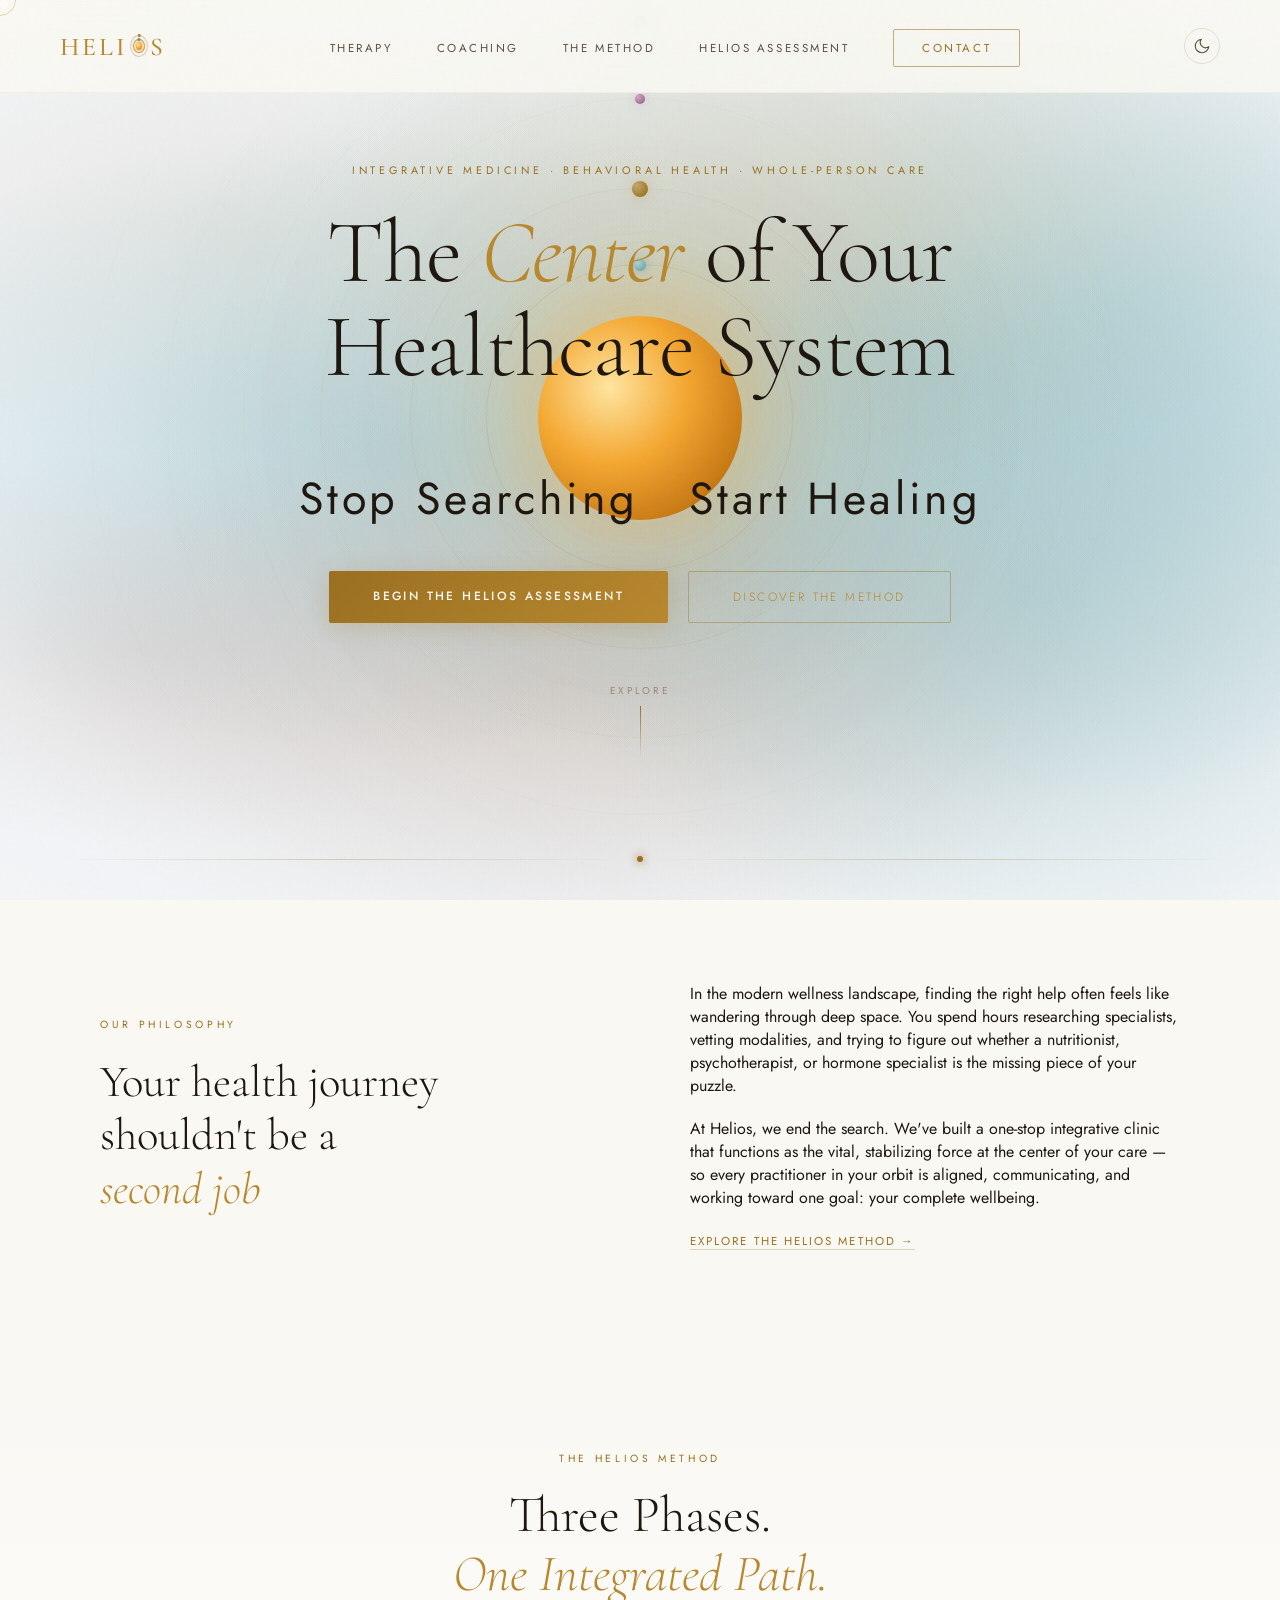
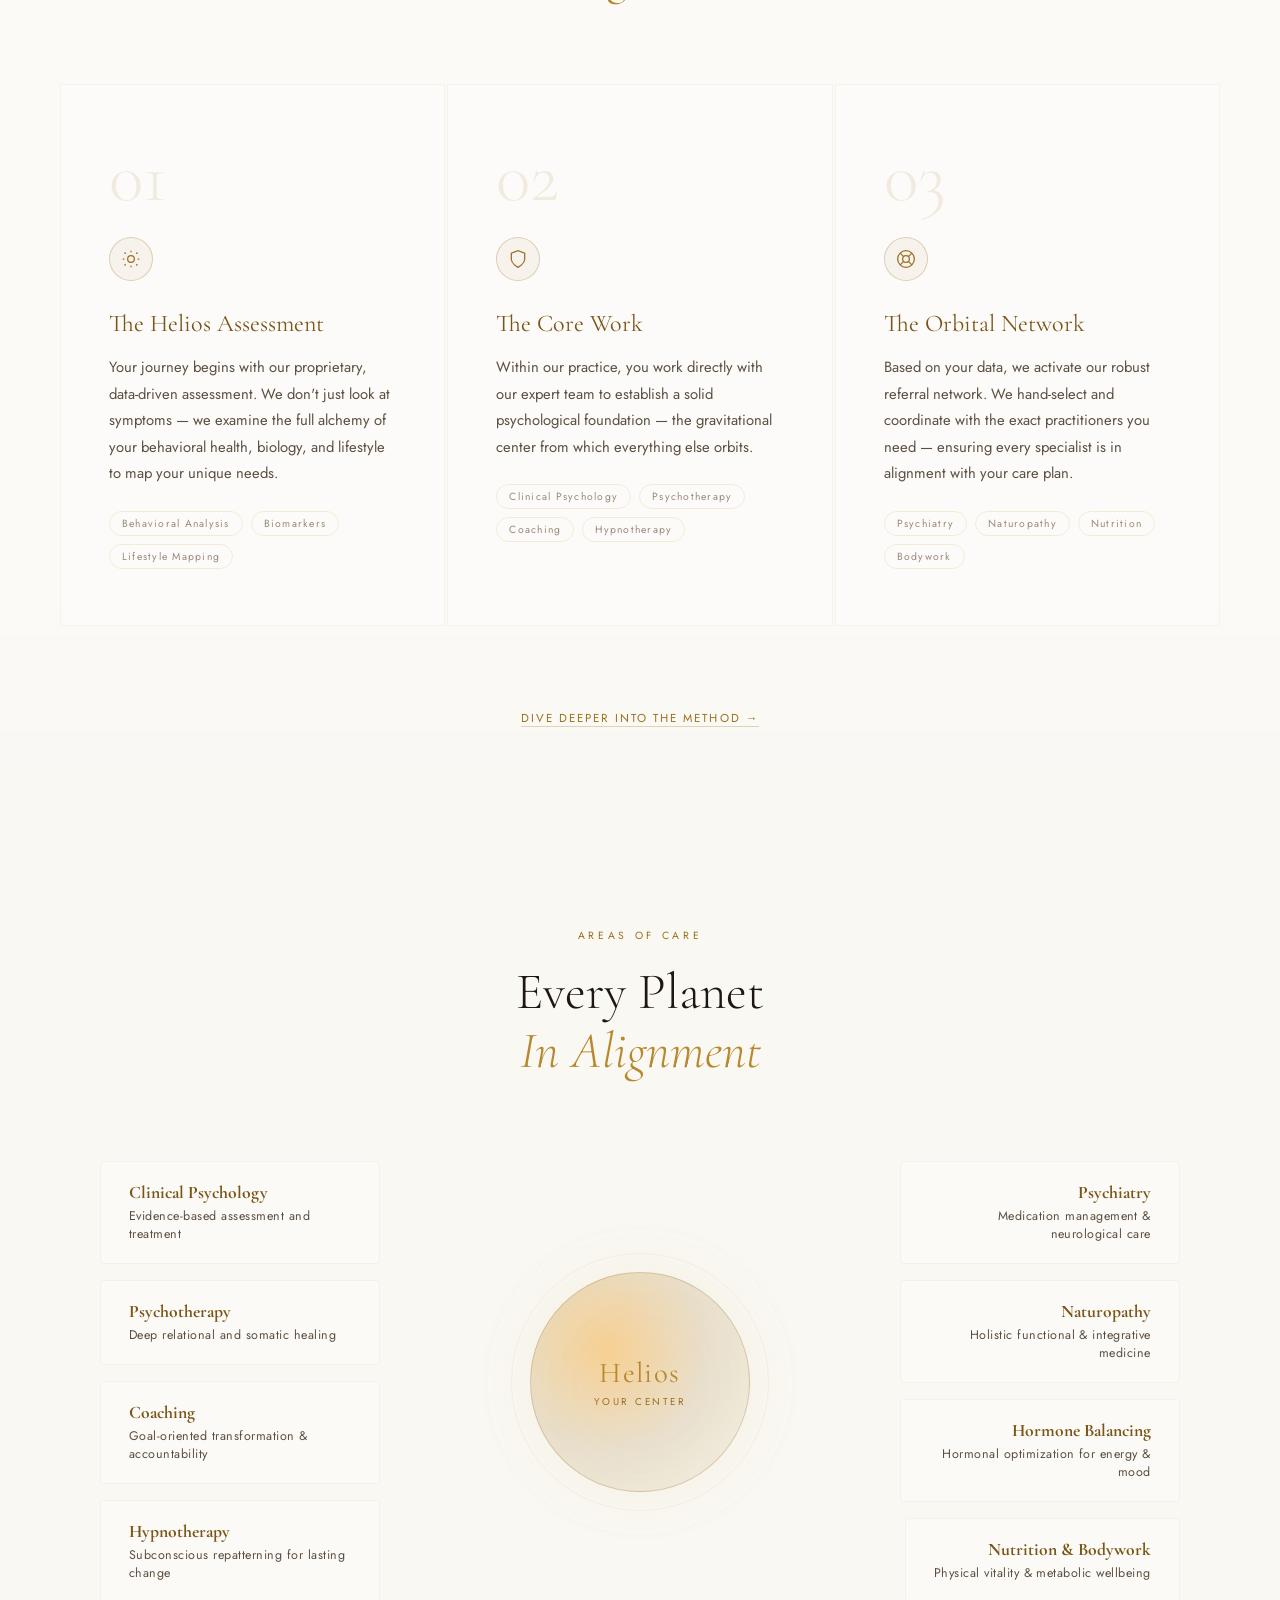
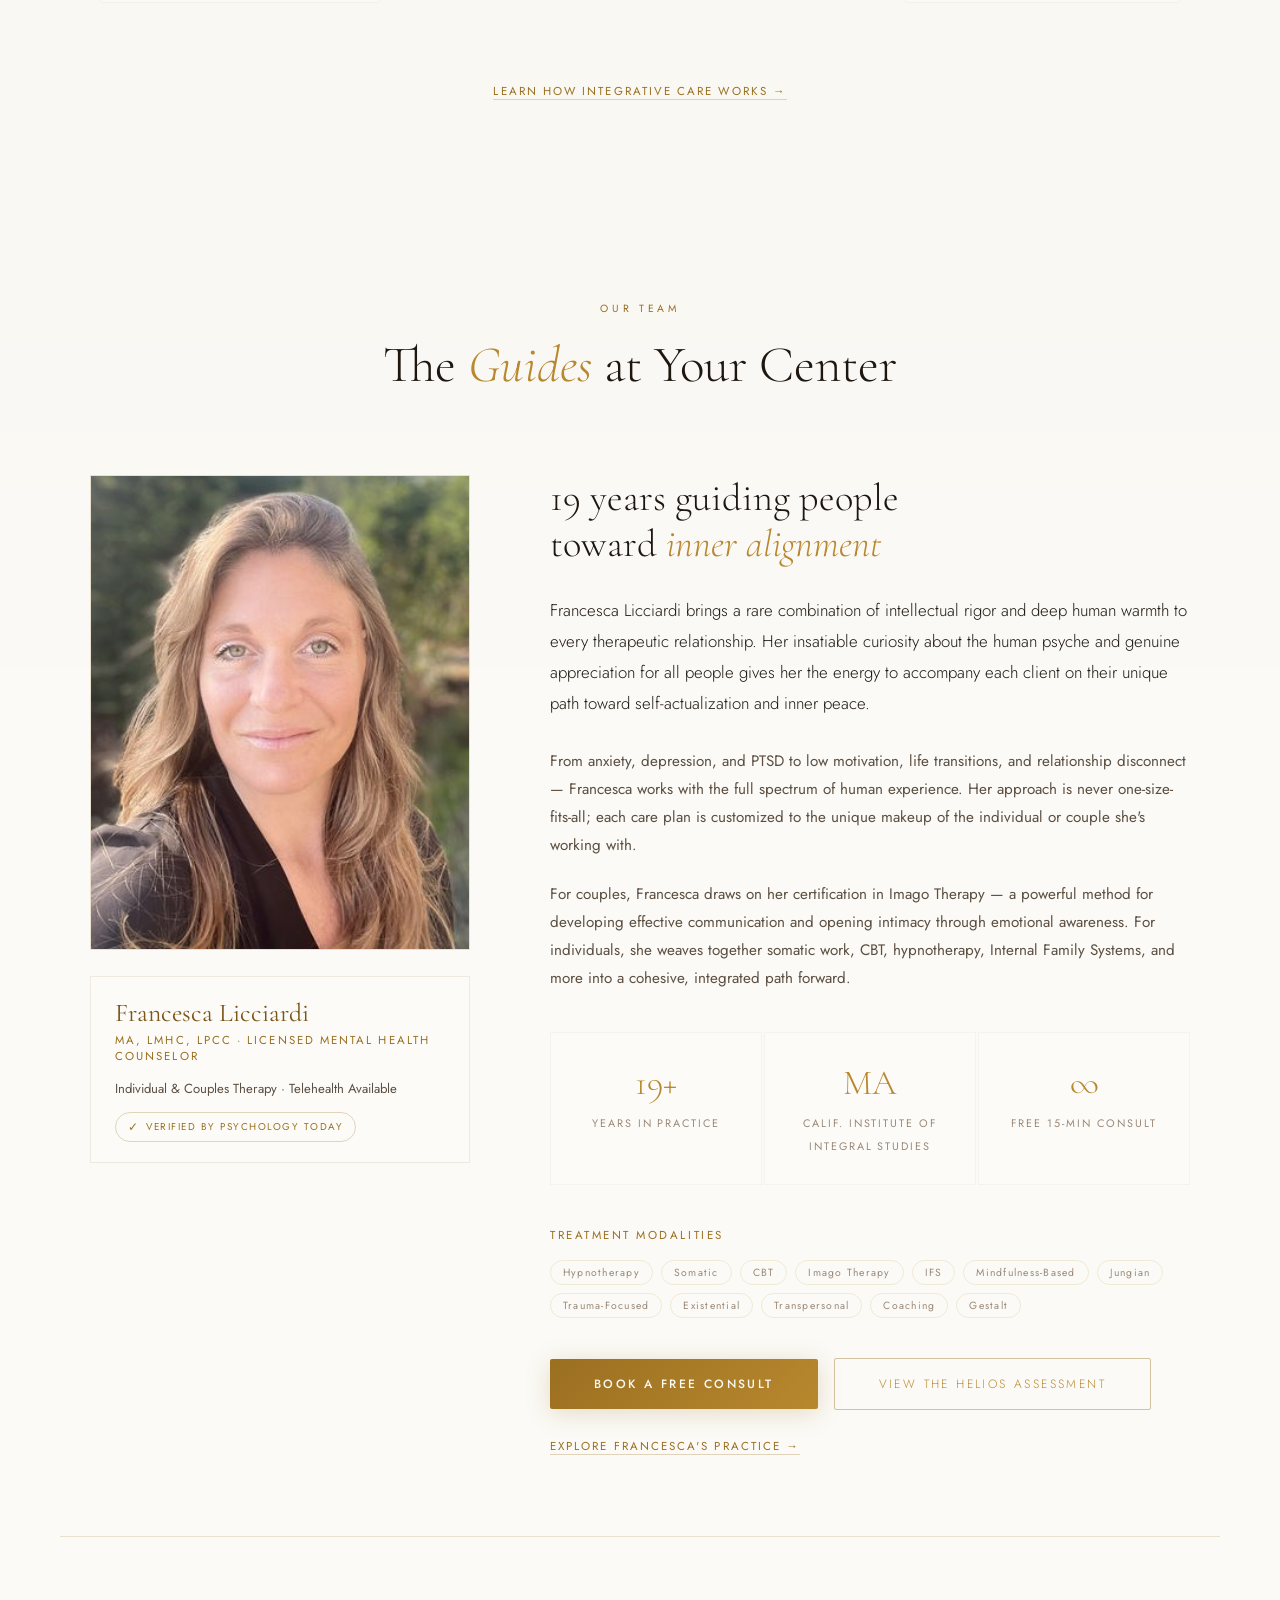
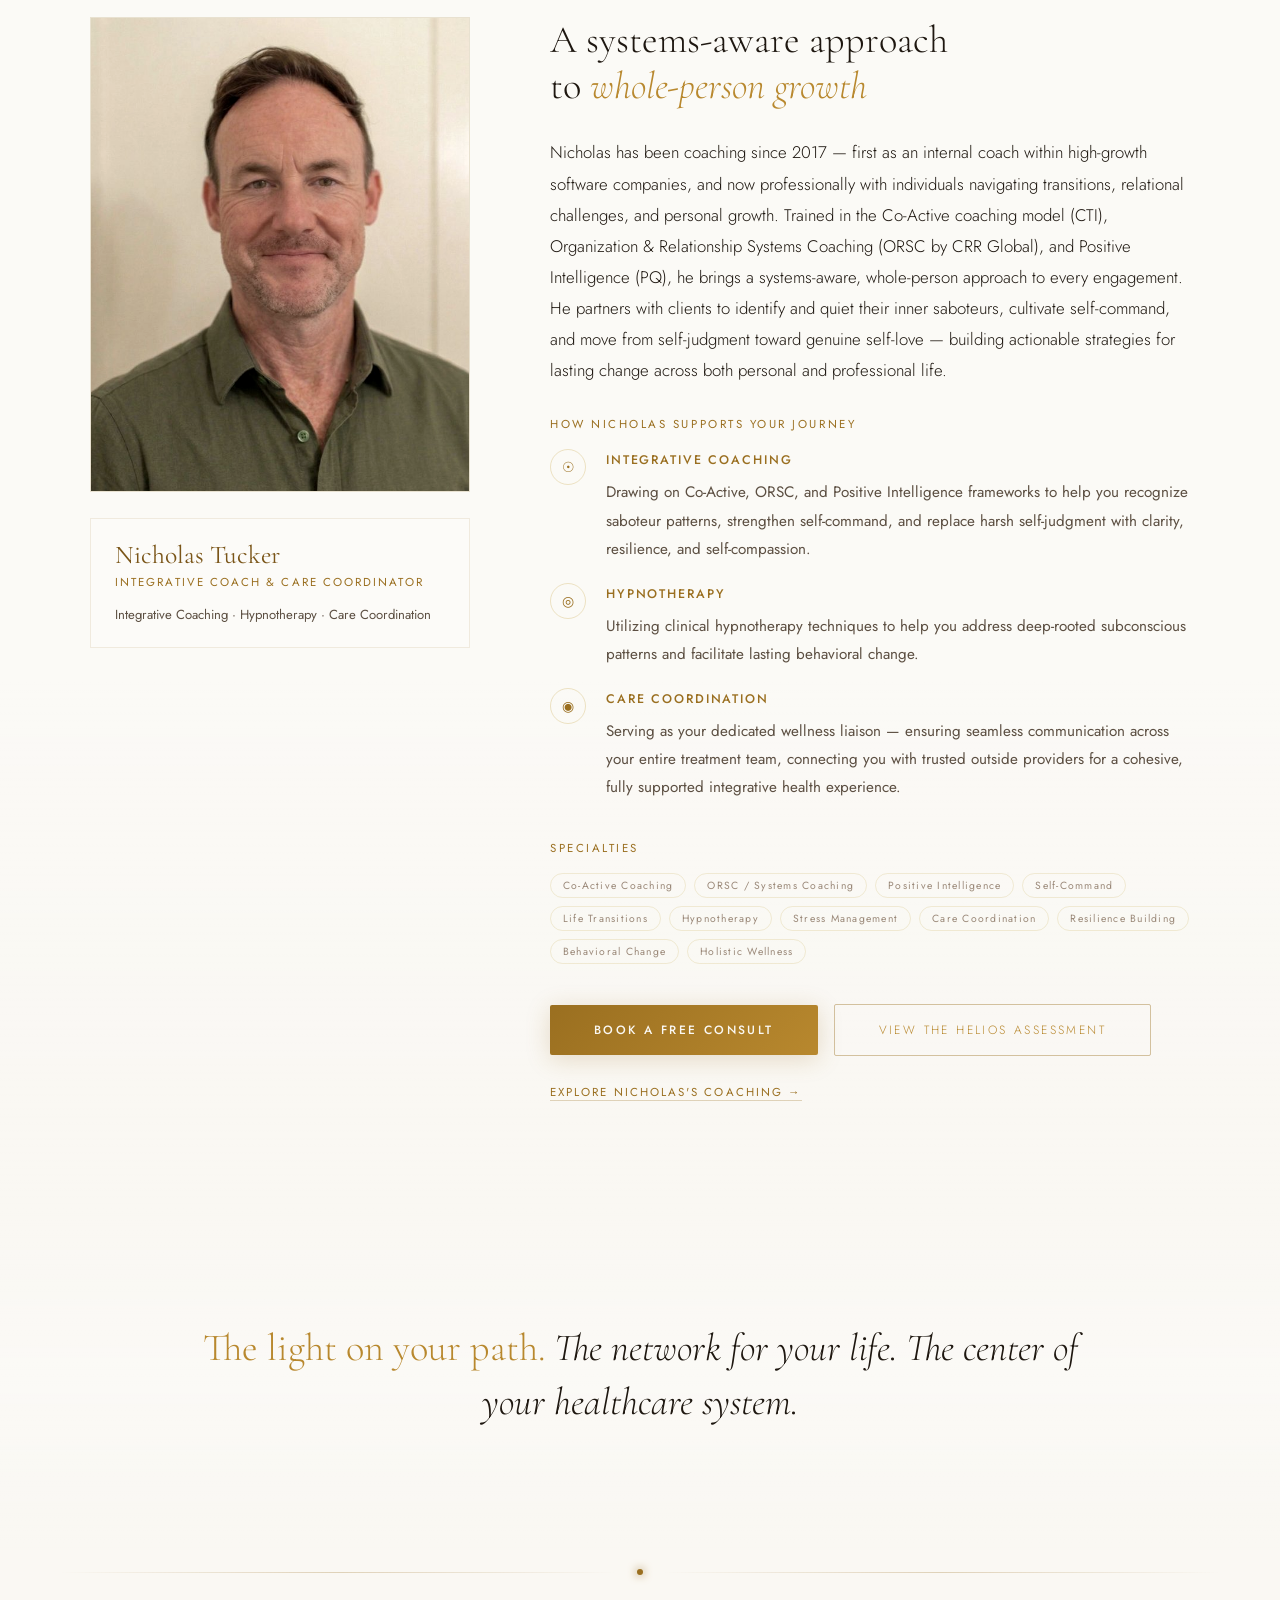
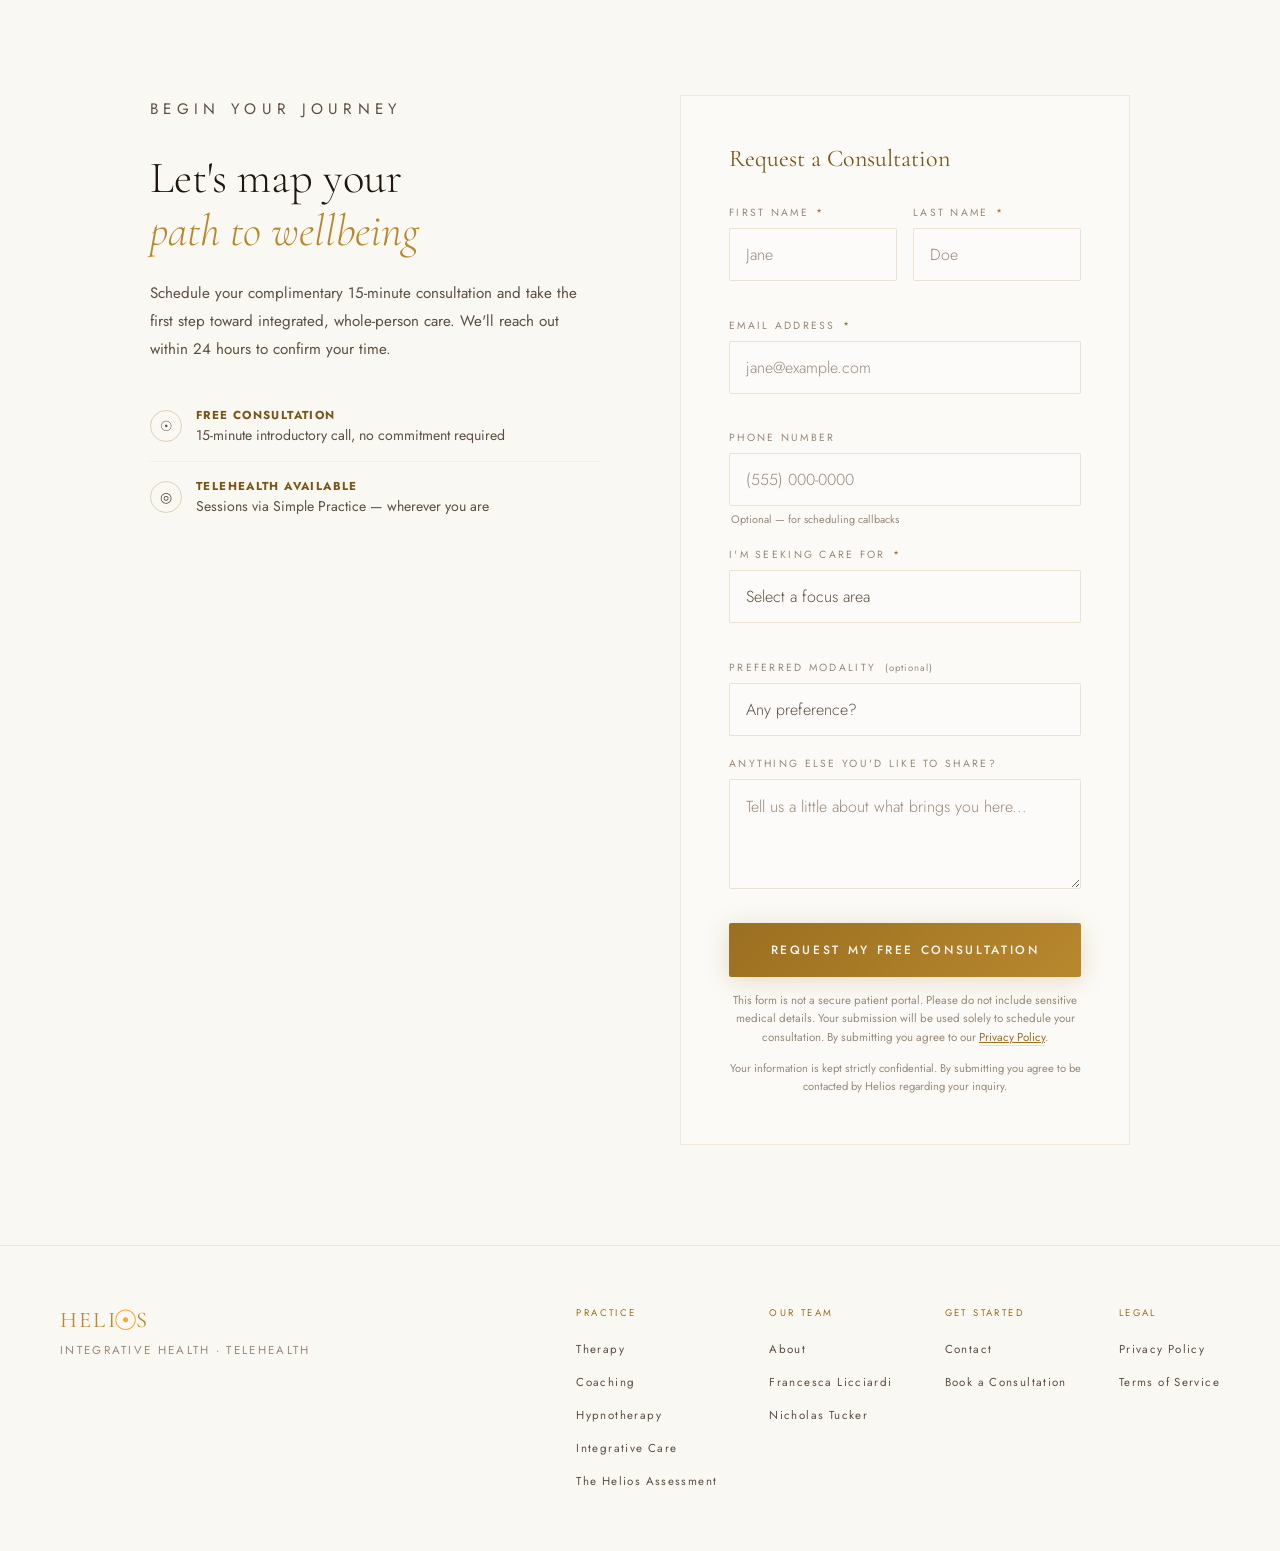
==== commit 5df72e18: "feat: rename product from Life Inventory to Helios Assessment Reverses the v2.1.0 rename in favor of" ====
--- a/index.html
+++ b/index.html
@@ -81,7 +81,7 @@
     <li><a href="/therapy">Therapy</a></li>
     <li><a href="/coaching">Coaching</a></li>
     <li><a href="#method">The Method</a></li>
-    <li><a href="/assessment">Life Inventory</a></li>
+    <li><a href="/assessment">Helios Assessment</a></li>
     <li><a href="/contact" class="nav-cta">Contact</a></li>
   </ul>
   <button class="theme-toggle" id="themeToggle" aria-label="Switch to dark theme" title="Toggle theme">
@@ -99,7 +99,7 @@
   <a href="/therapy" onclick="toggleMenu()">Therapy</a>
   <a href="/coaching" onclick="toggleMenu()">Coaching</a>
   <a href="#method" onclick="toggleMenu()">The Method</a>
-  <a href="/assessment" onclick="toggleMenu()">Life Inventory</a>
+  <a href="/assessment" onclick="toggleMenu()">Helios Assessment</a>
   <a href="/contact" onclick="toggleMenu()">Contact</a>
   <div class="mobile-divider"></div>
   <button class="theme-toggle theme-toggle--mobile" id="themeToggleMobile" aria-label="Switch to dark theme">
@@ -127,7 +127,7 @@
   </div>
   <p class="hero-sub">Stop Searching &nbsp; Start Healing</p>
   <div class="hero-actions">
-    <a href="/assessment" class="btn-primary">Begin the Life Inventory</a>
+    <a href="/assessment" class="btn-primary">Begin the Helios Assessment</a>
     <a href="#method" class="btn-ghost">Discover the Method</a>
   </div>
   <div class="scroll-indicator">
@@ -285,7 +285,7 @@
 
         <div style="margin-top:40px;display:flex;gap:16px;flex-wrap:wrap;align-items:center">
           <a href="/contact" class="btn-primary">Book a Free Consult</a>
-          <a href="/assessment" class="btn-ghost">View the Life Inventory</a>
+          <a href="/assessment" class="btn-ghost">View the Helios Assessment</a>
         </div>
         <a href="/therapy" class="section-more">Explore Francesca's practice →</a>
       </div>
@@ -355,7 +355,7 @@
 
         <div style="margin-top:40px;display:flex;gap:16px;flex-wrap:wrap;align-items:center">
           <a href="/contact" class="btn-primary">Book a Free Consult</a>
-          <a href="/assessment" class="btn-ghost">View the Life Inventory</a>
+          <a href="/assessment" class="btn-ghost">View the Helios Assessment</a>
         </div>
         <a href="/coaching" class="section-more">Explore Nicholas's coaching →</a>
       </div>
@@ -484,7 +484,7 @@
         <li><a href="/coaching">Coaching</a></li>
         <li><a href="/therapy/hypnotherapy">Hypnotherapy</a></li>
         <li><a href="/integrative-care">Integrative Care</a></li>
-        <li><a href="/assessment">The Life Inventory</a></li>
+        <li><a href="/assessment">The Helios Assessment</a></li>
       </ul>
     </div>
     <div class="footer-col">
